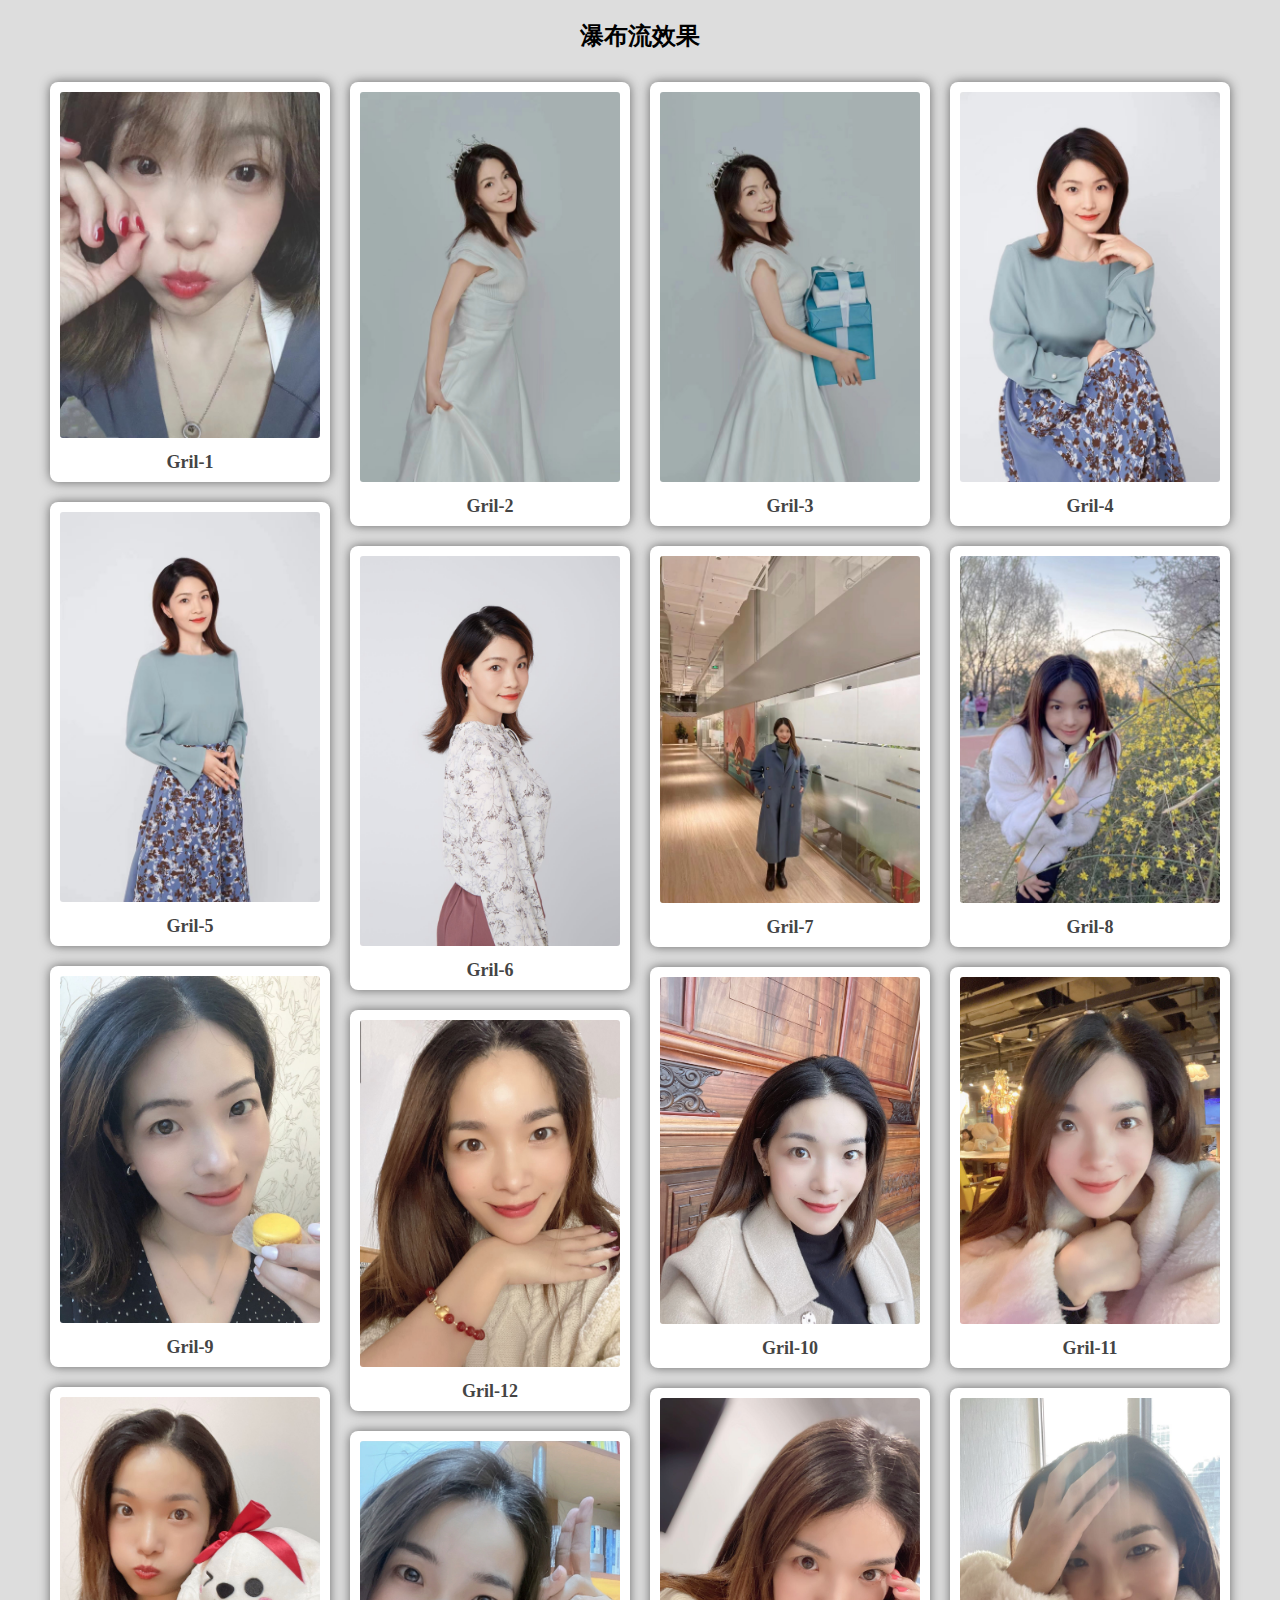
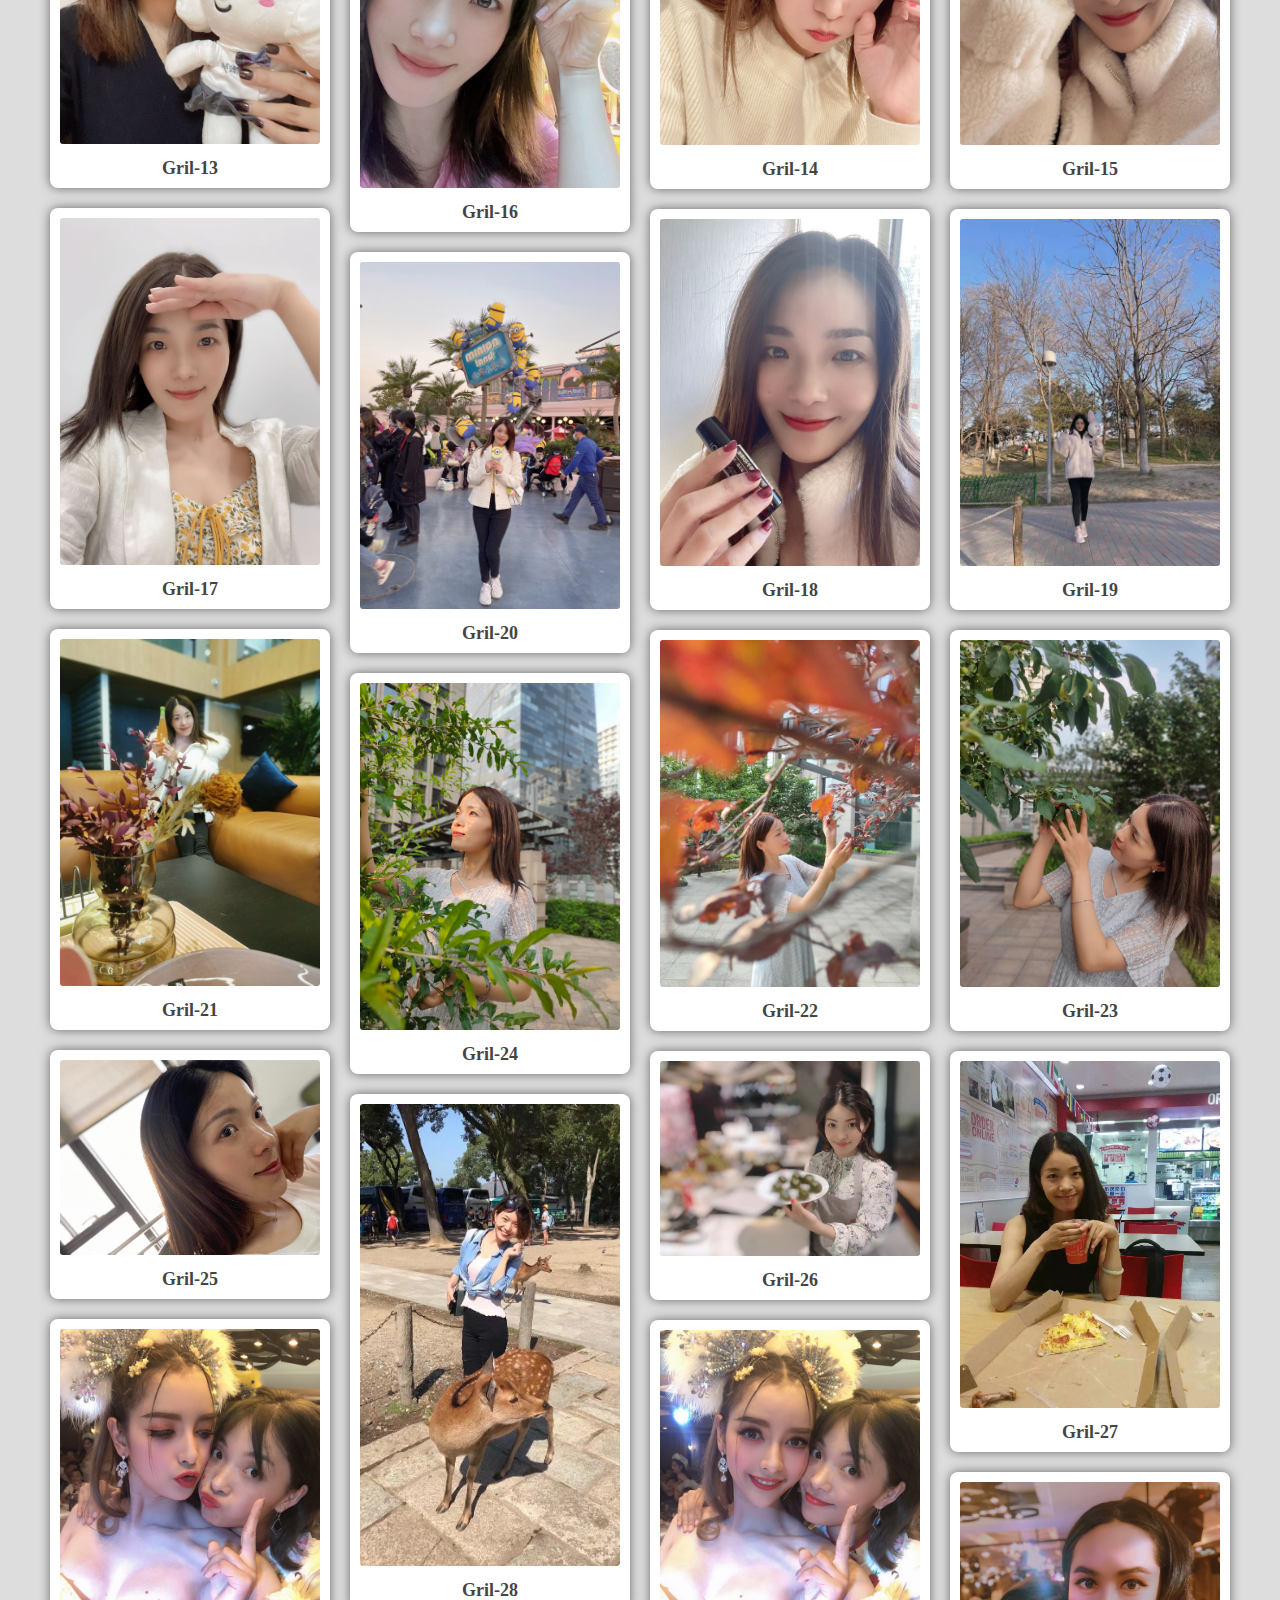
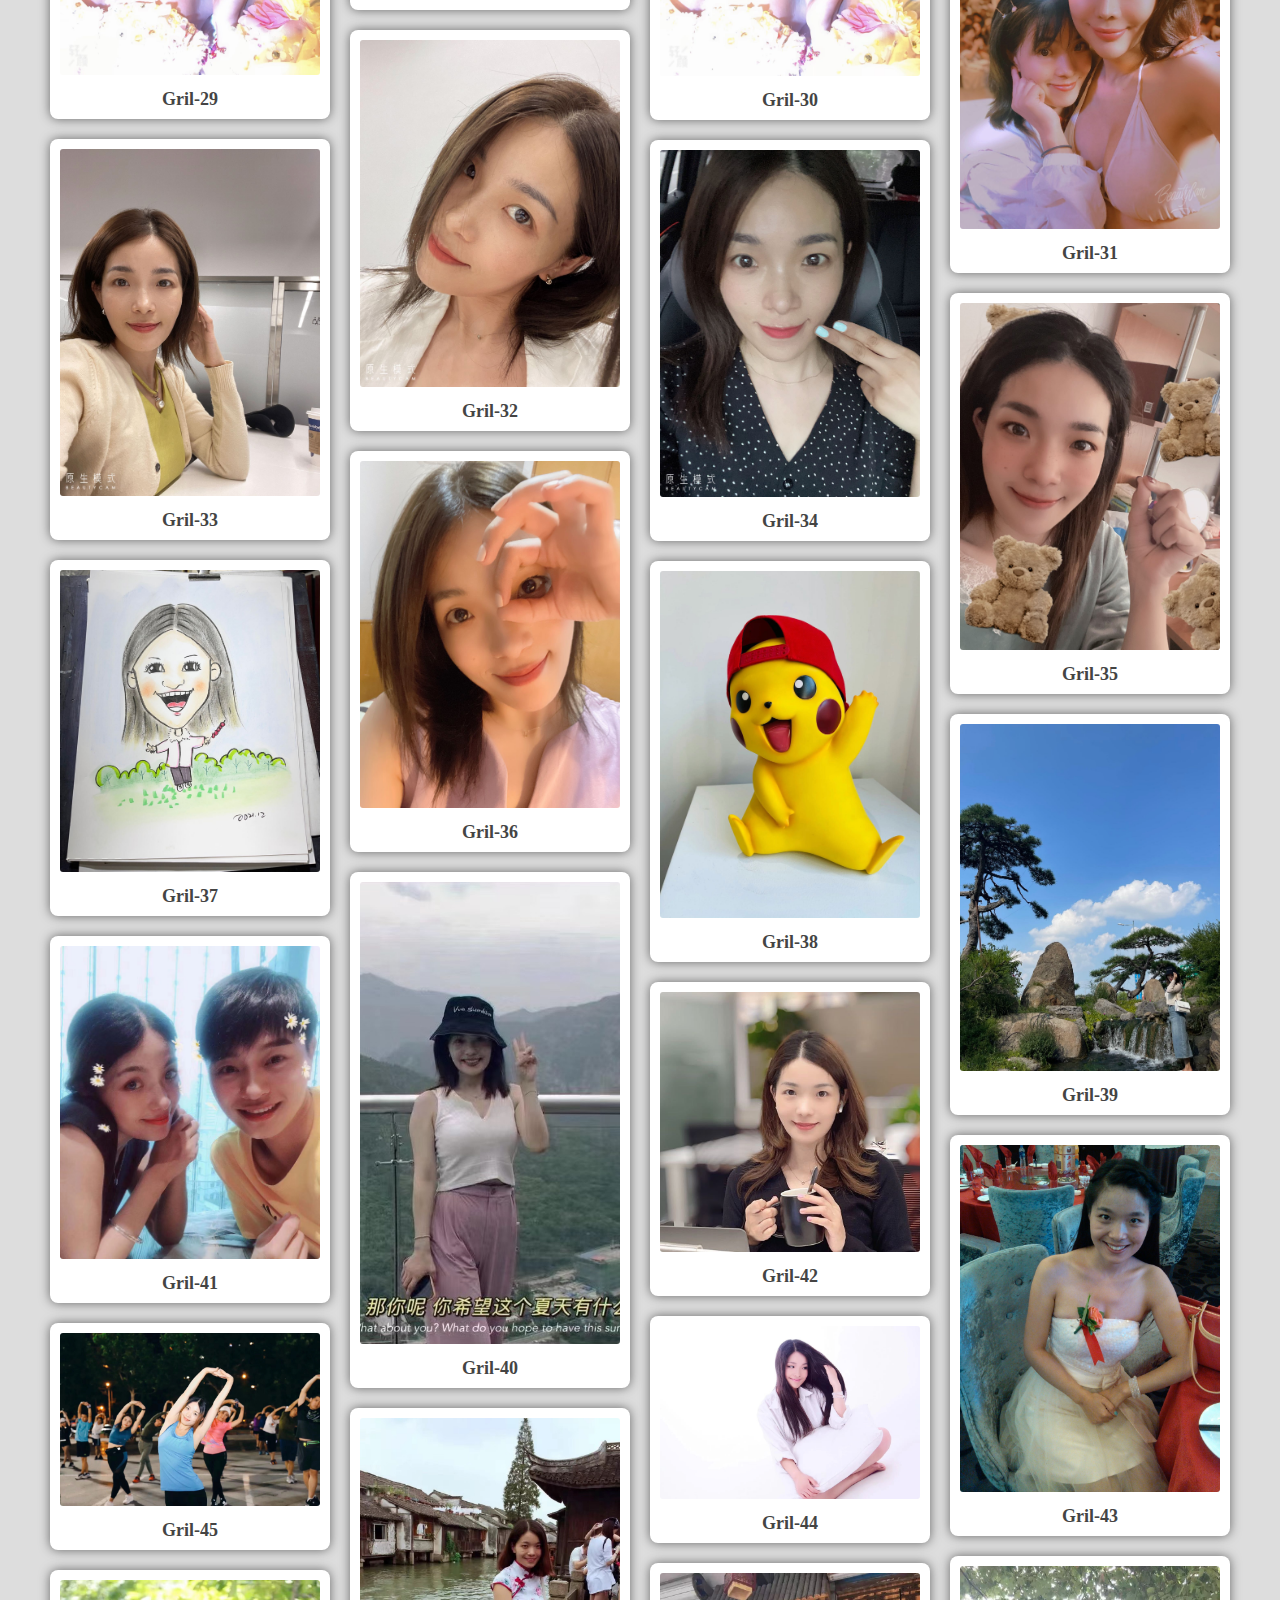
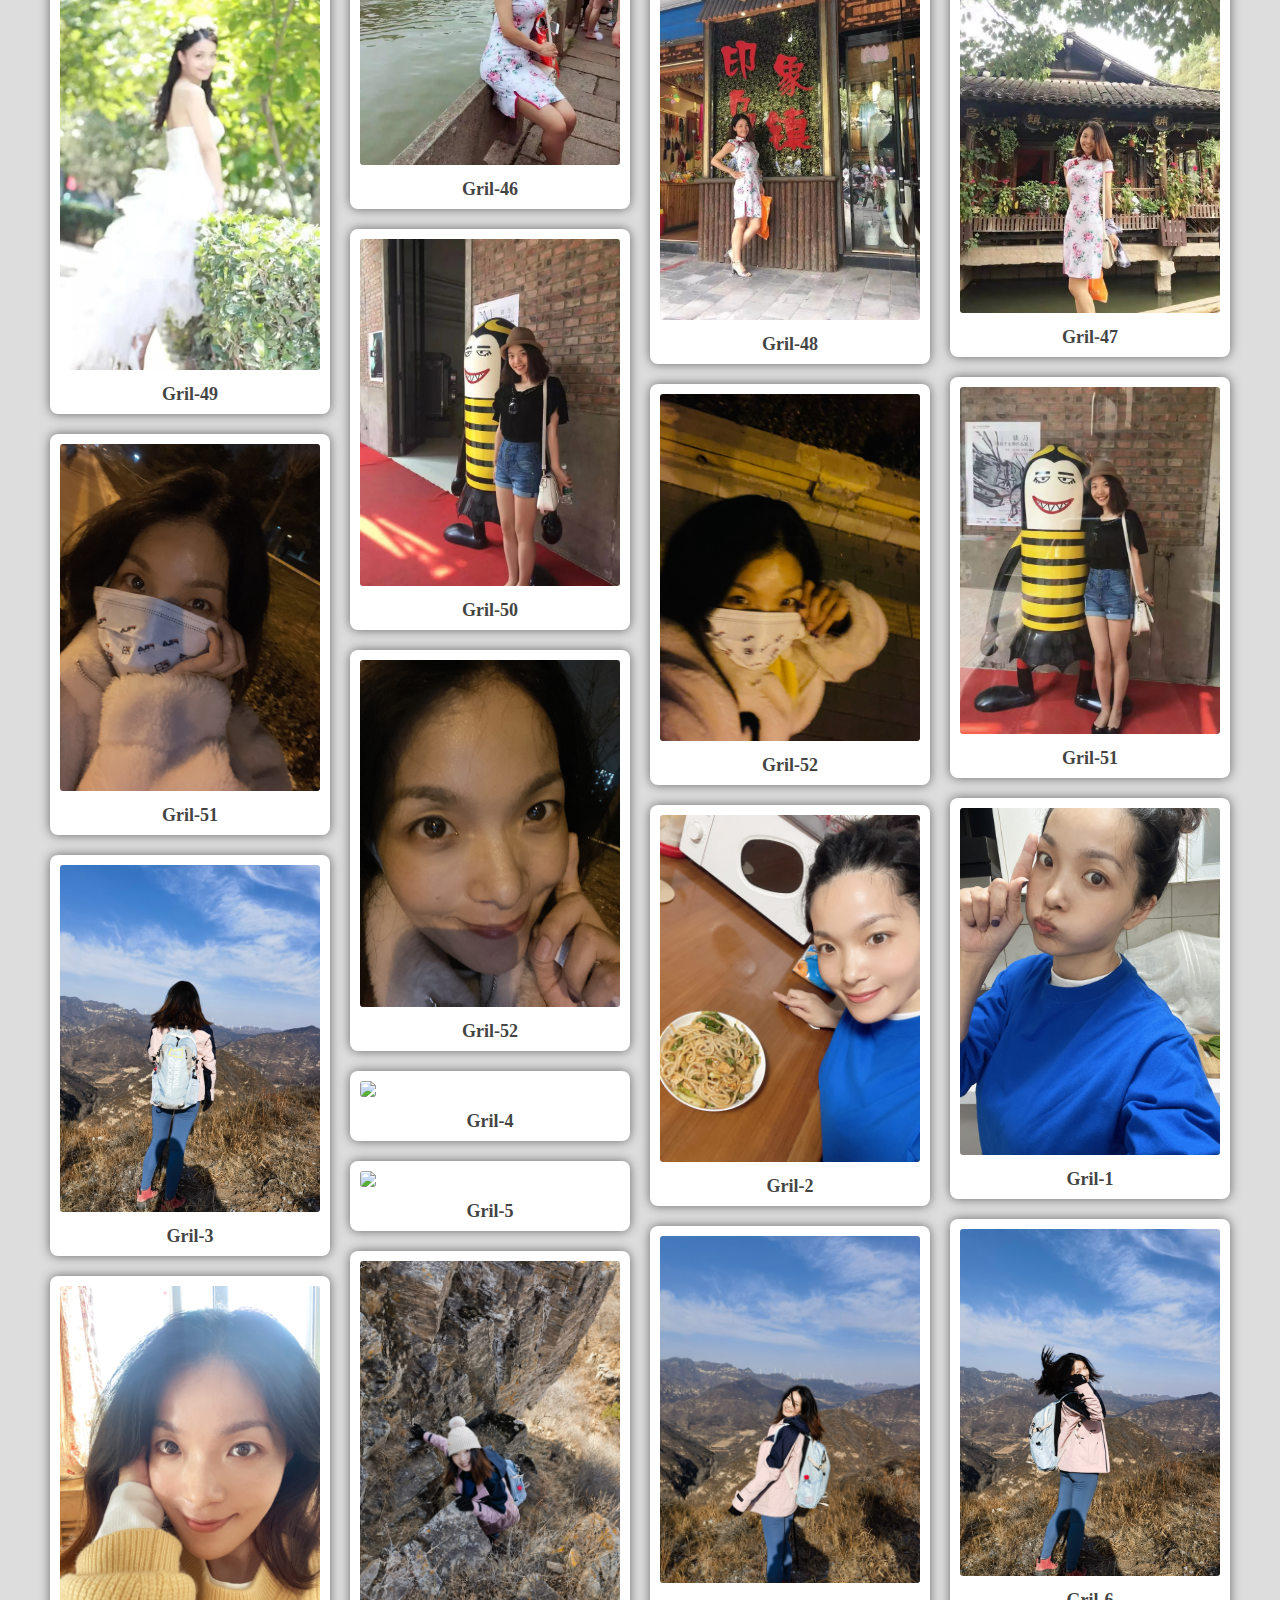
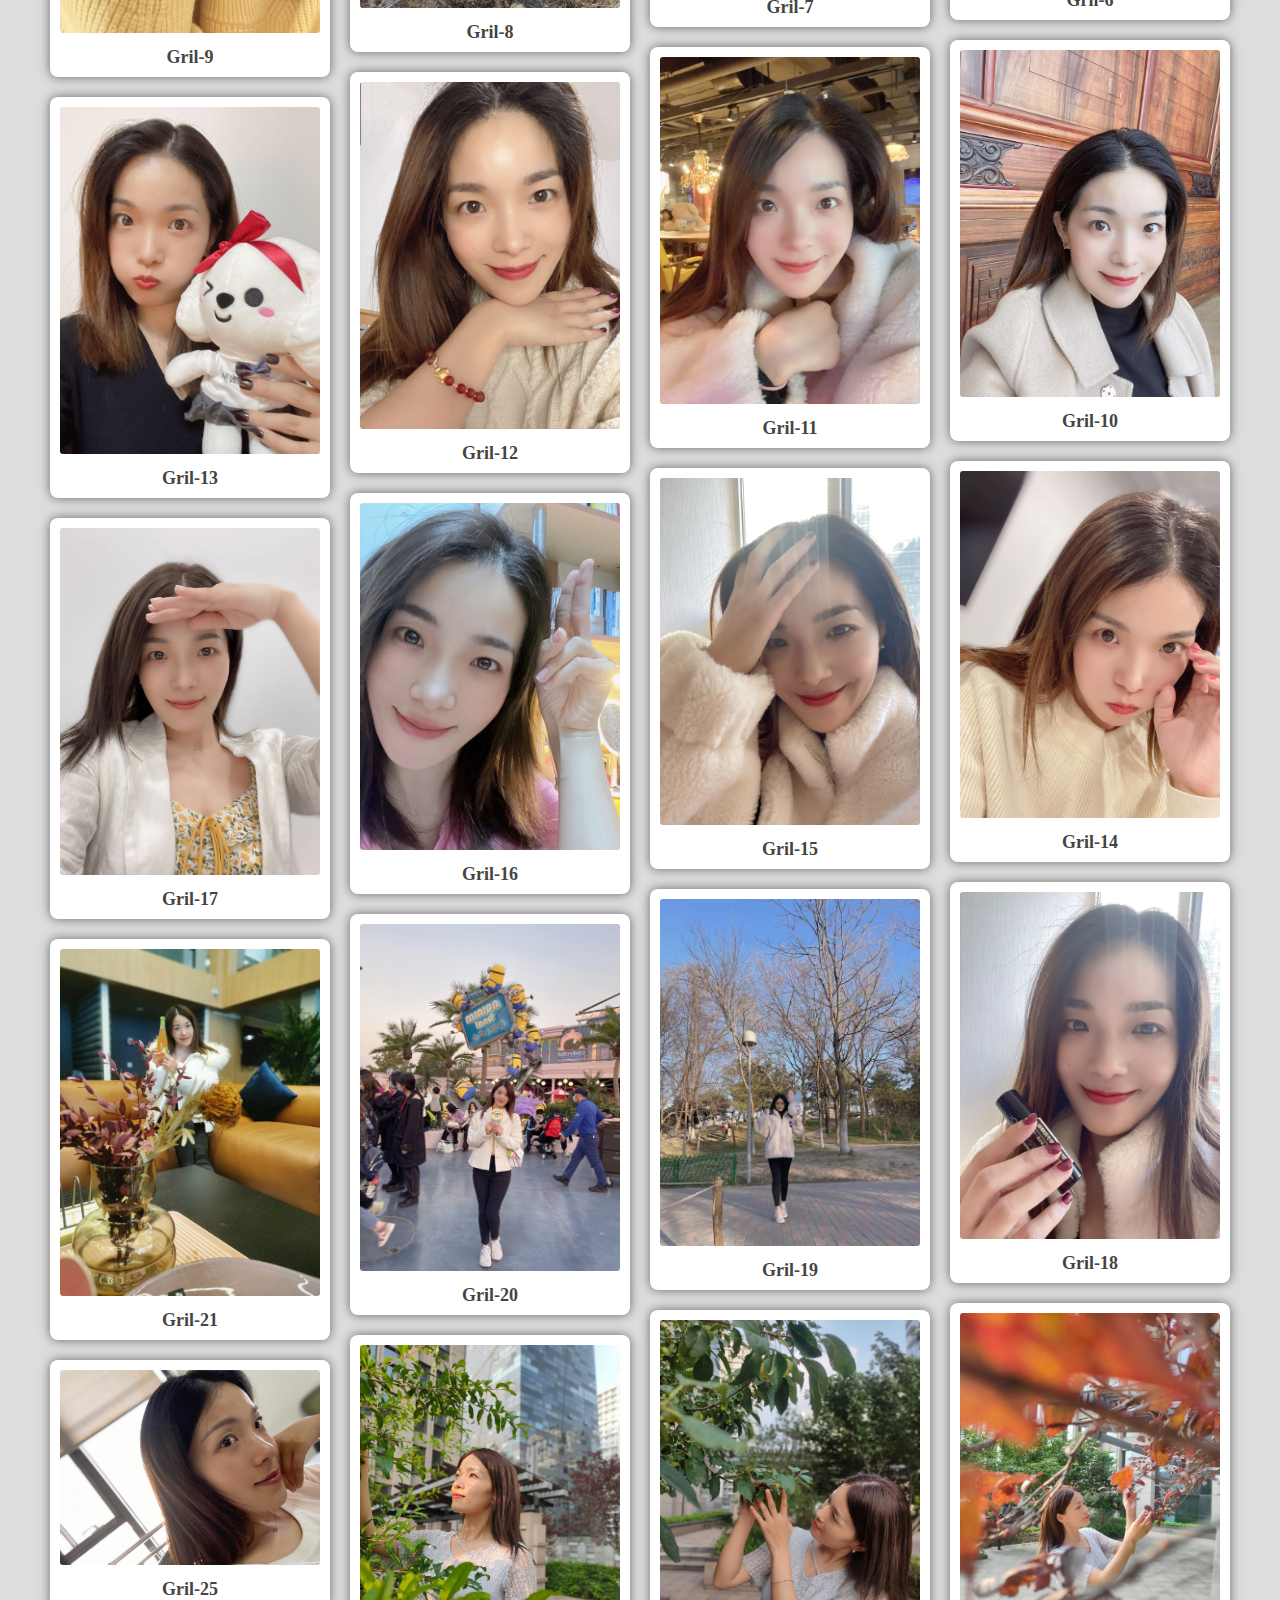
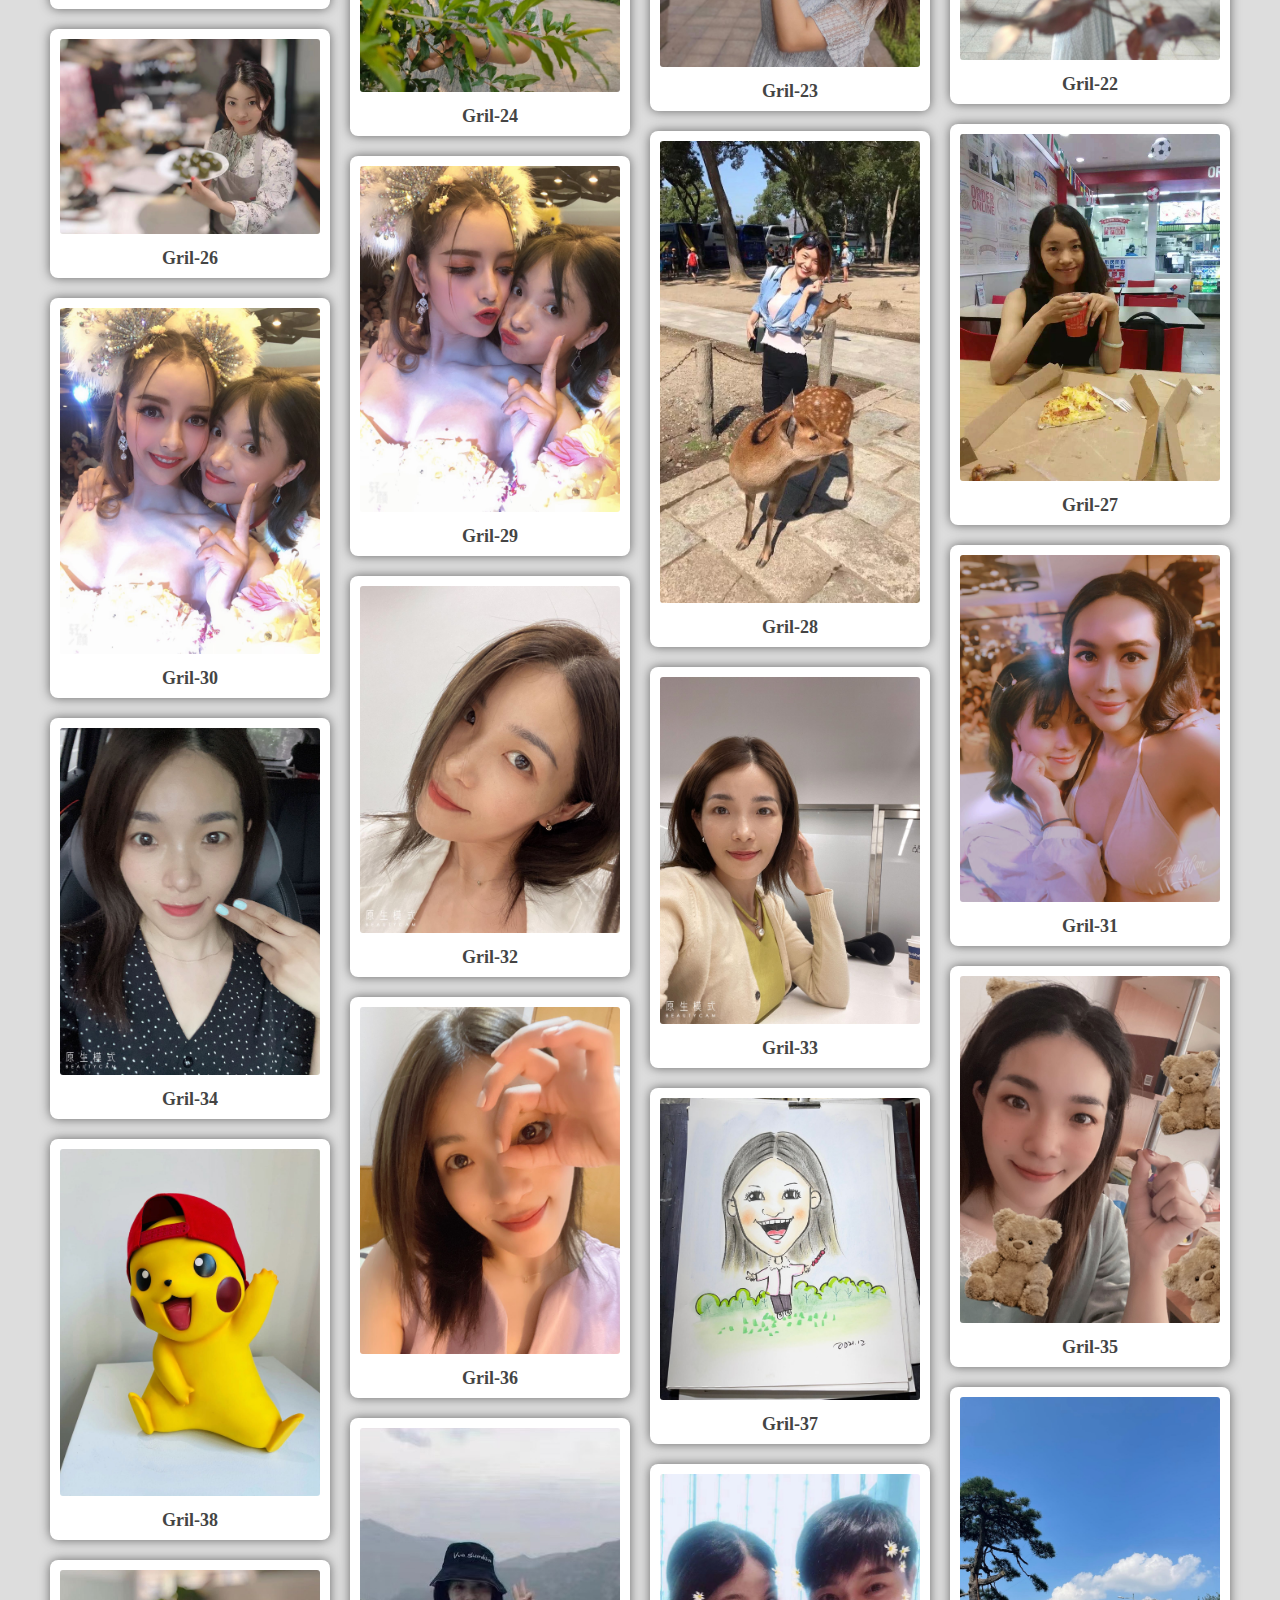
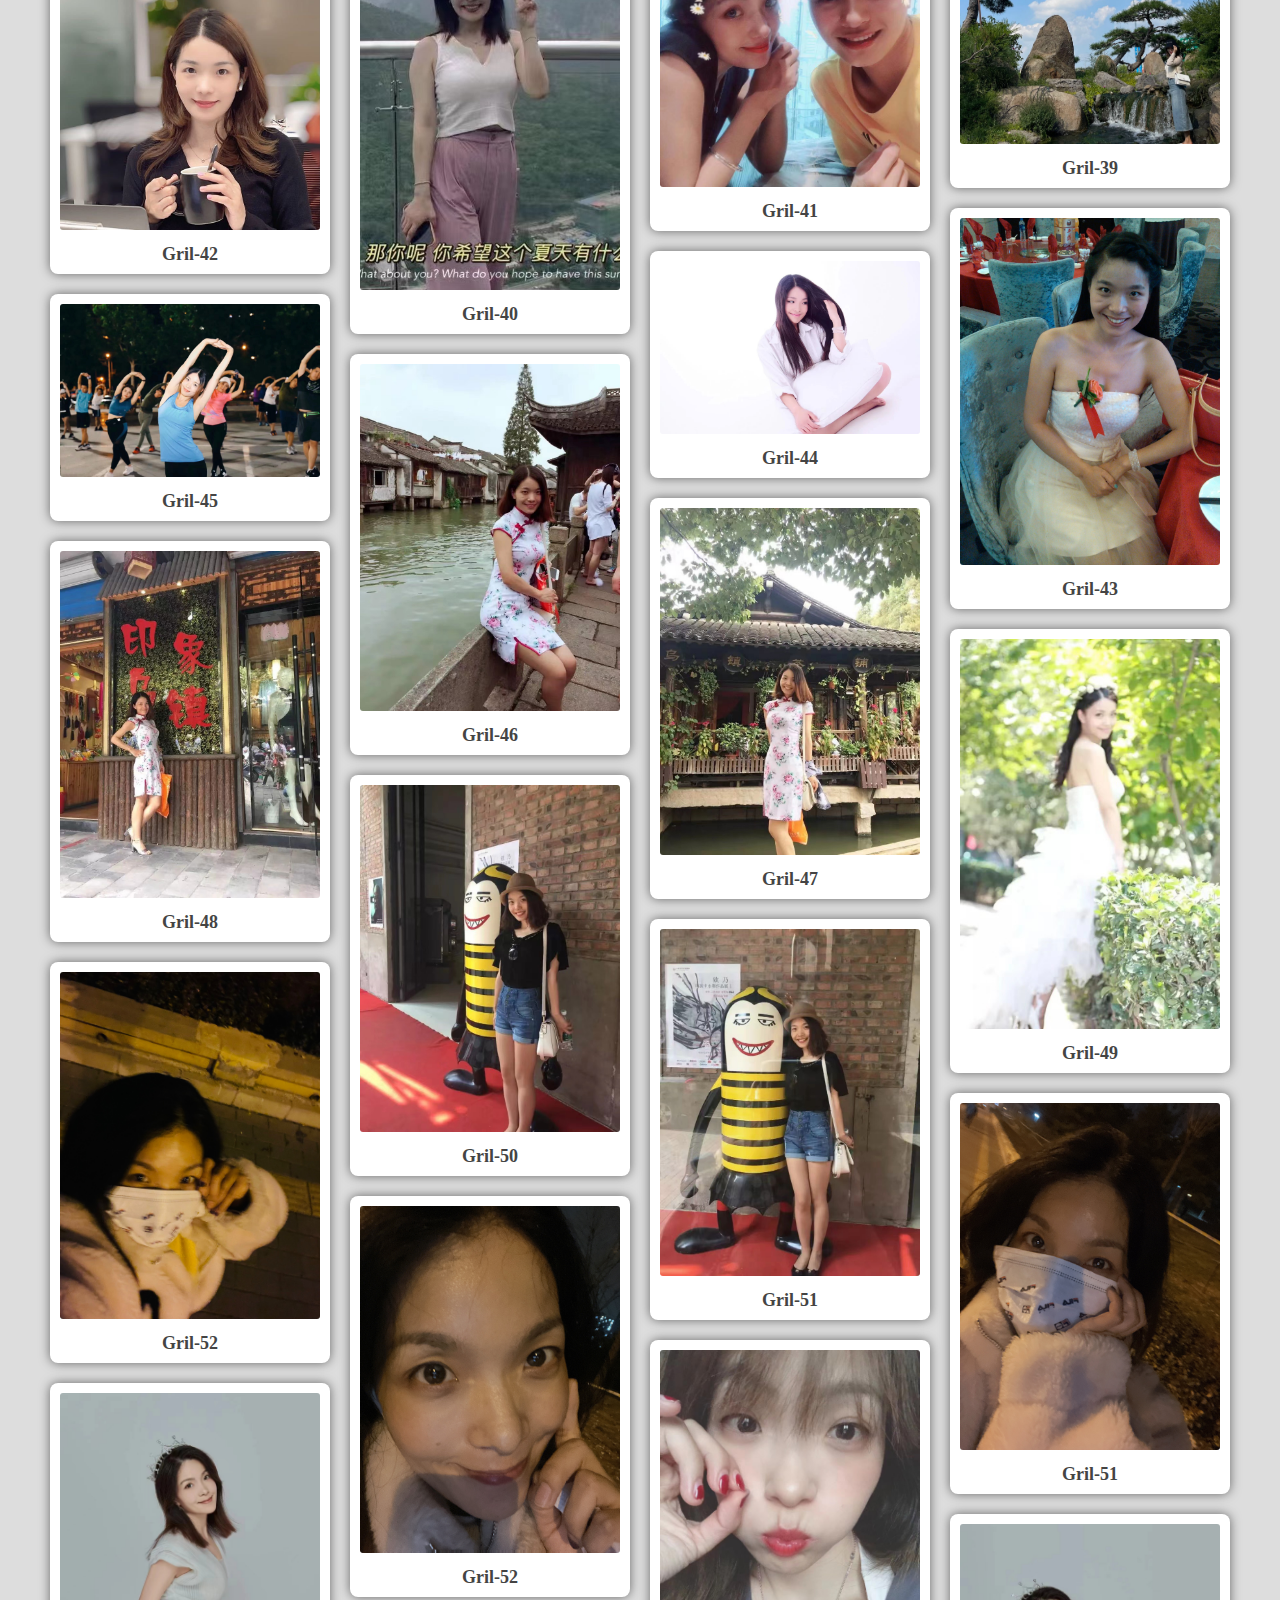
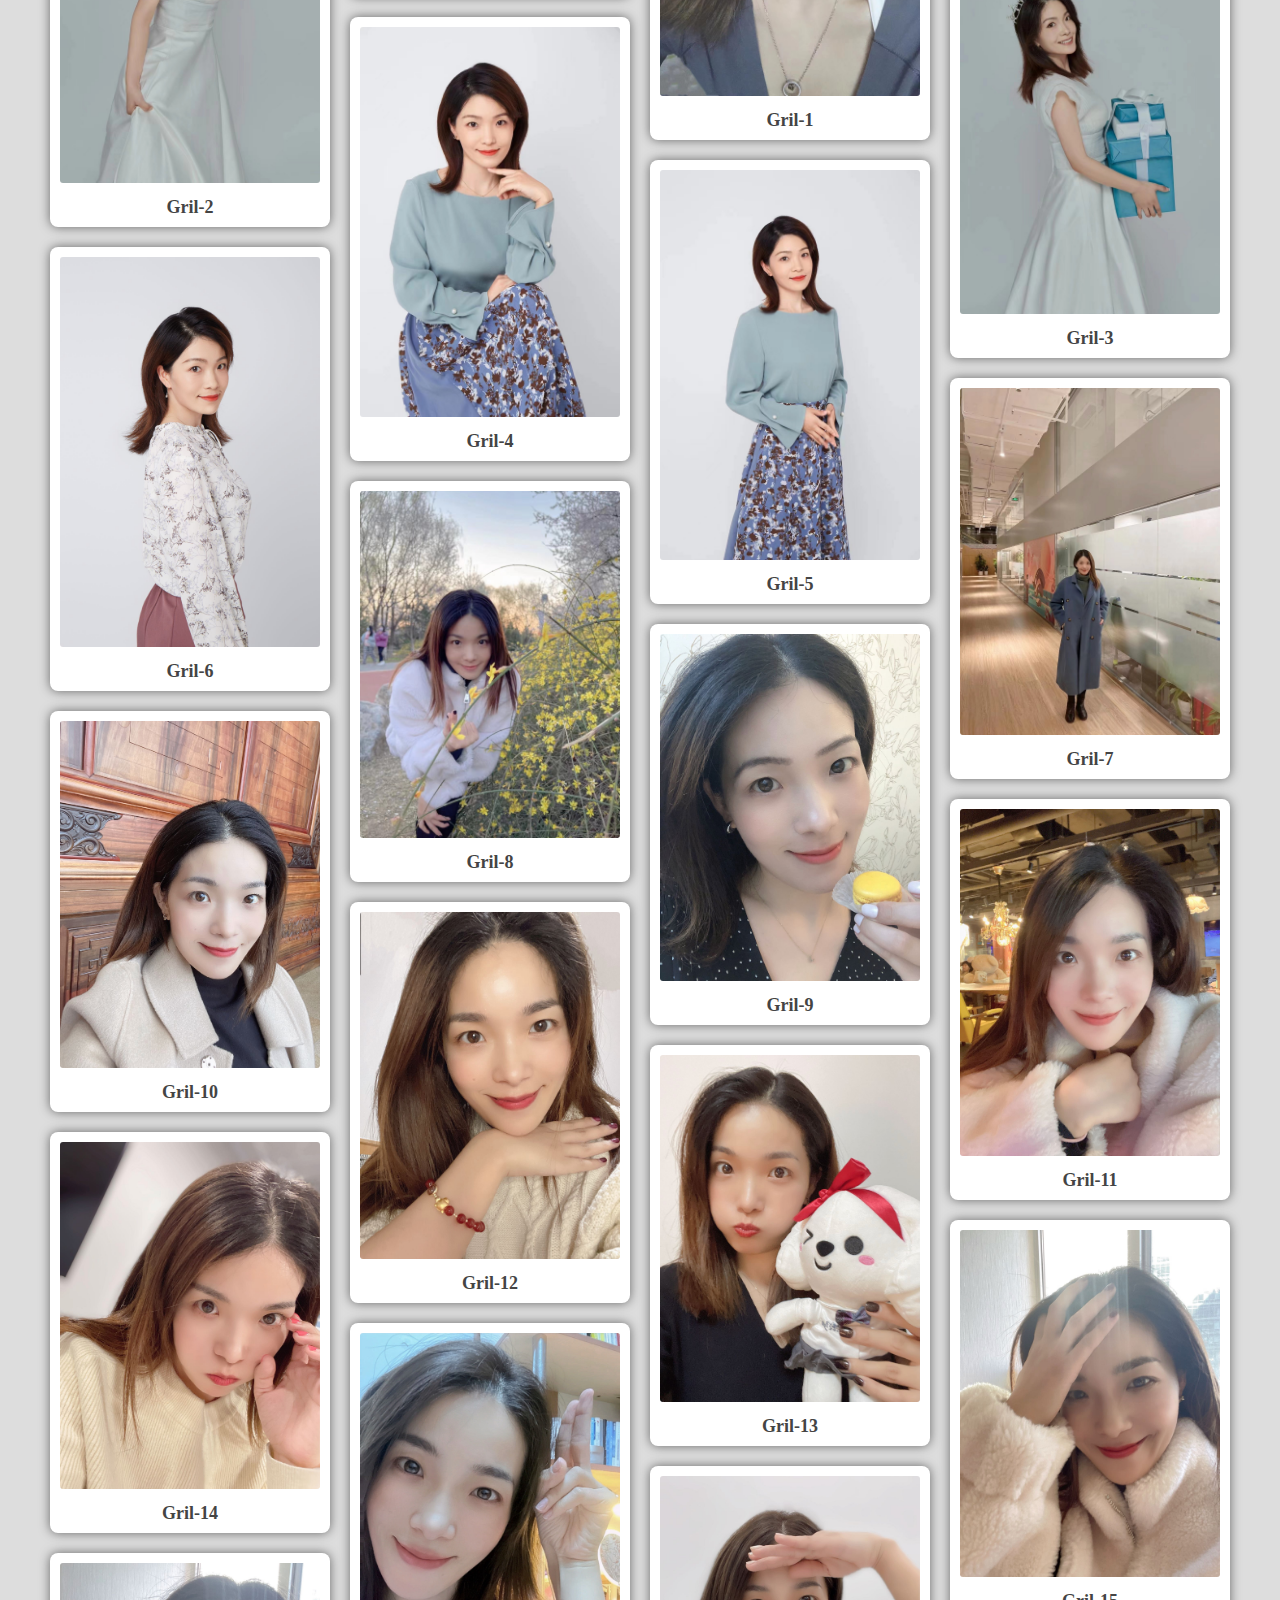
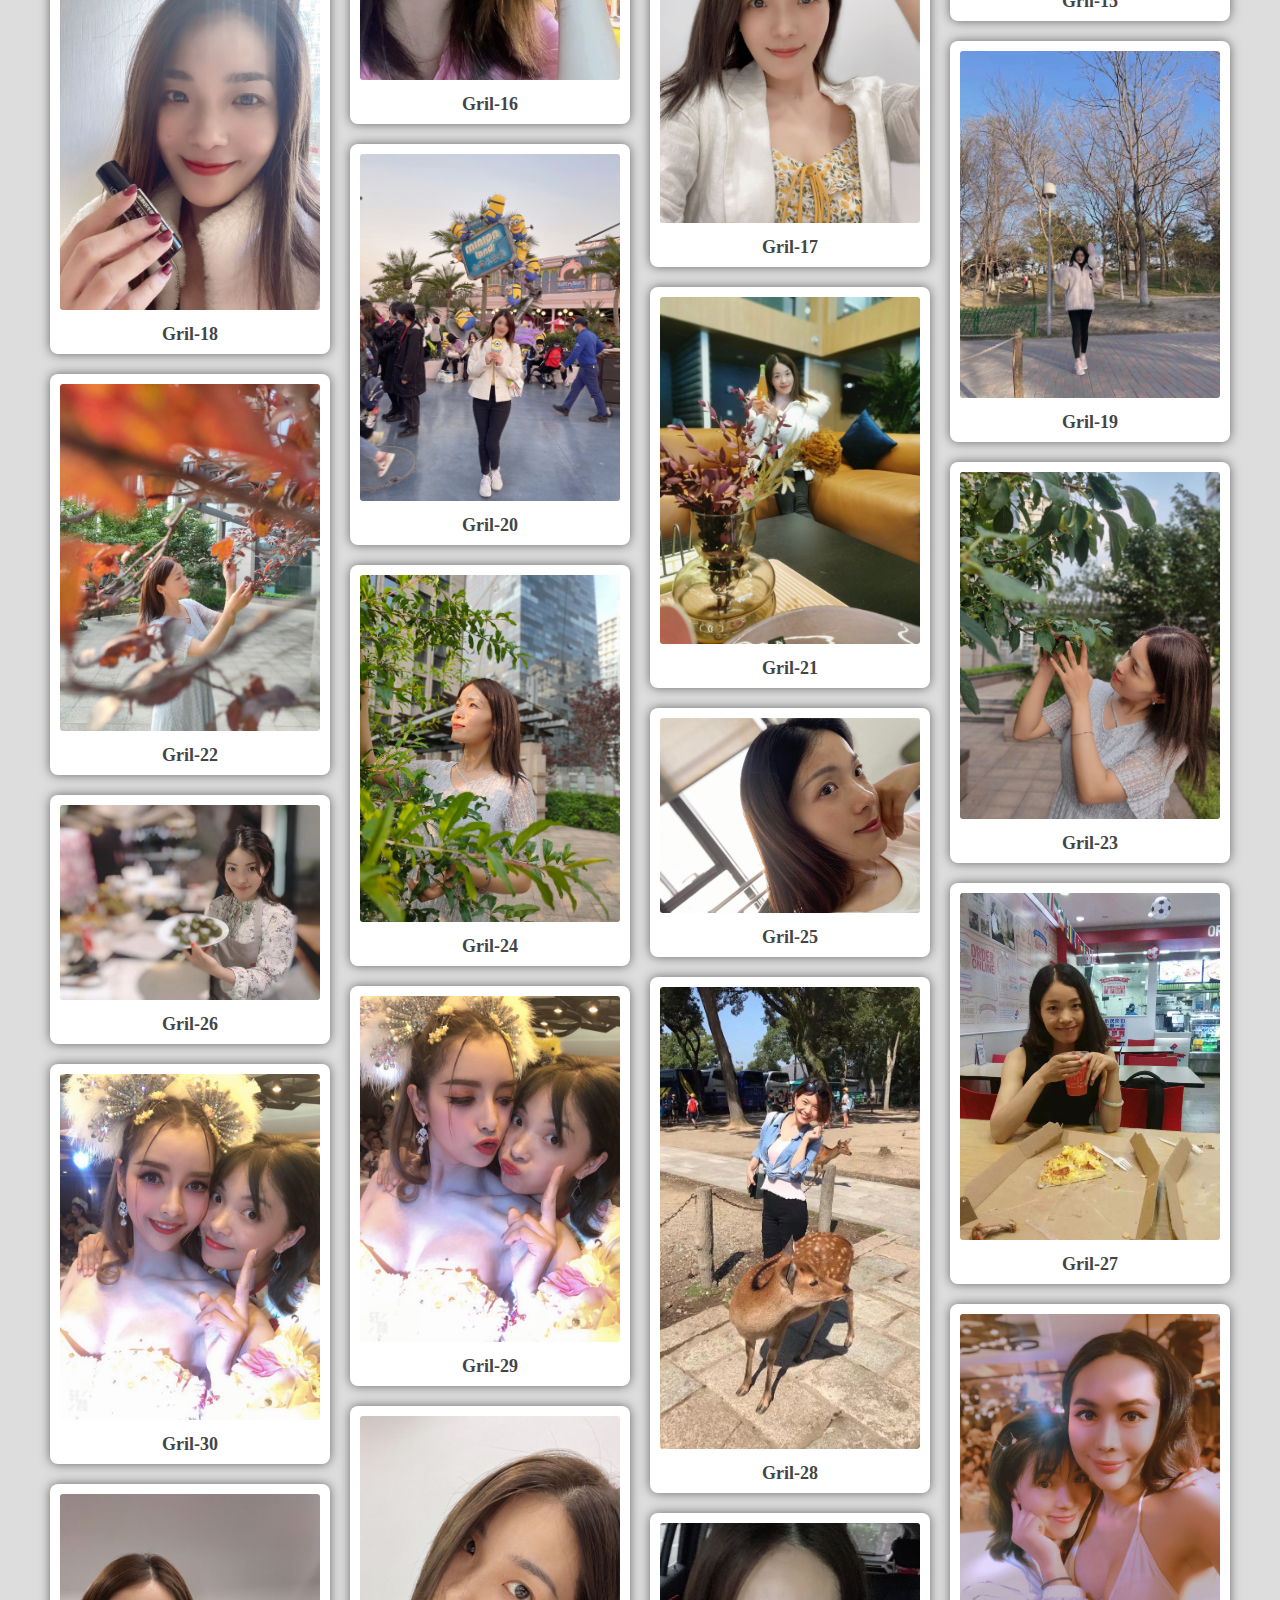
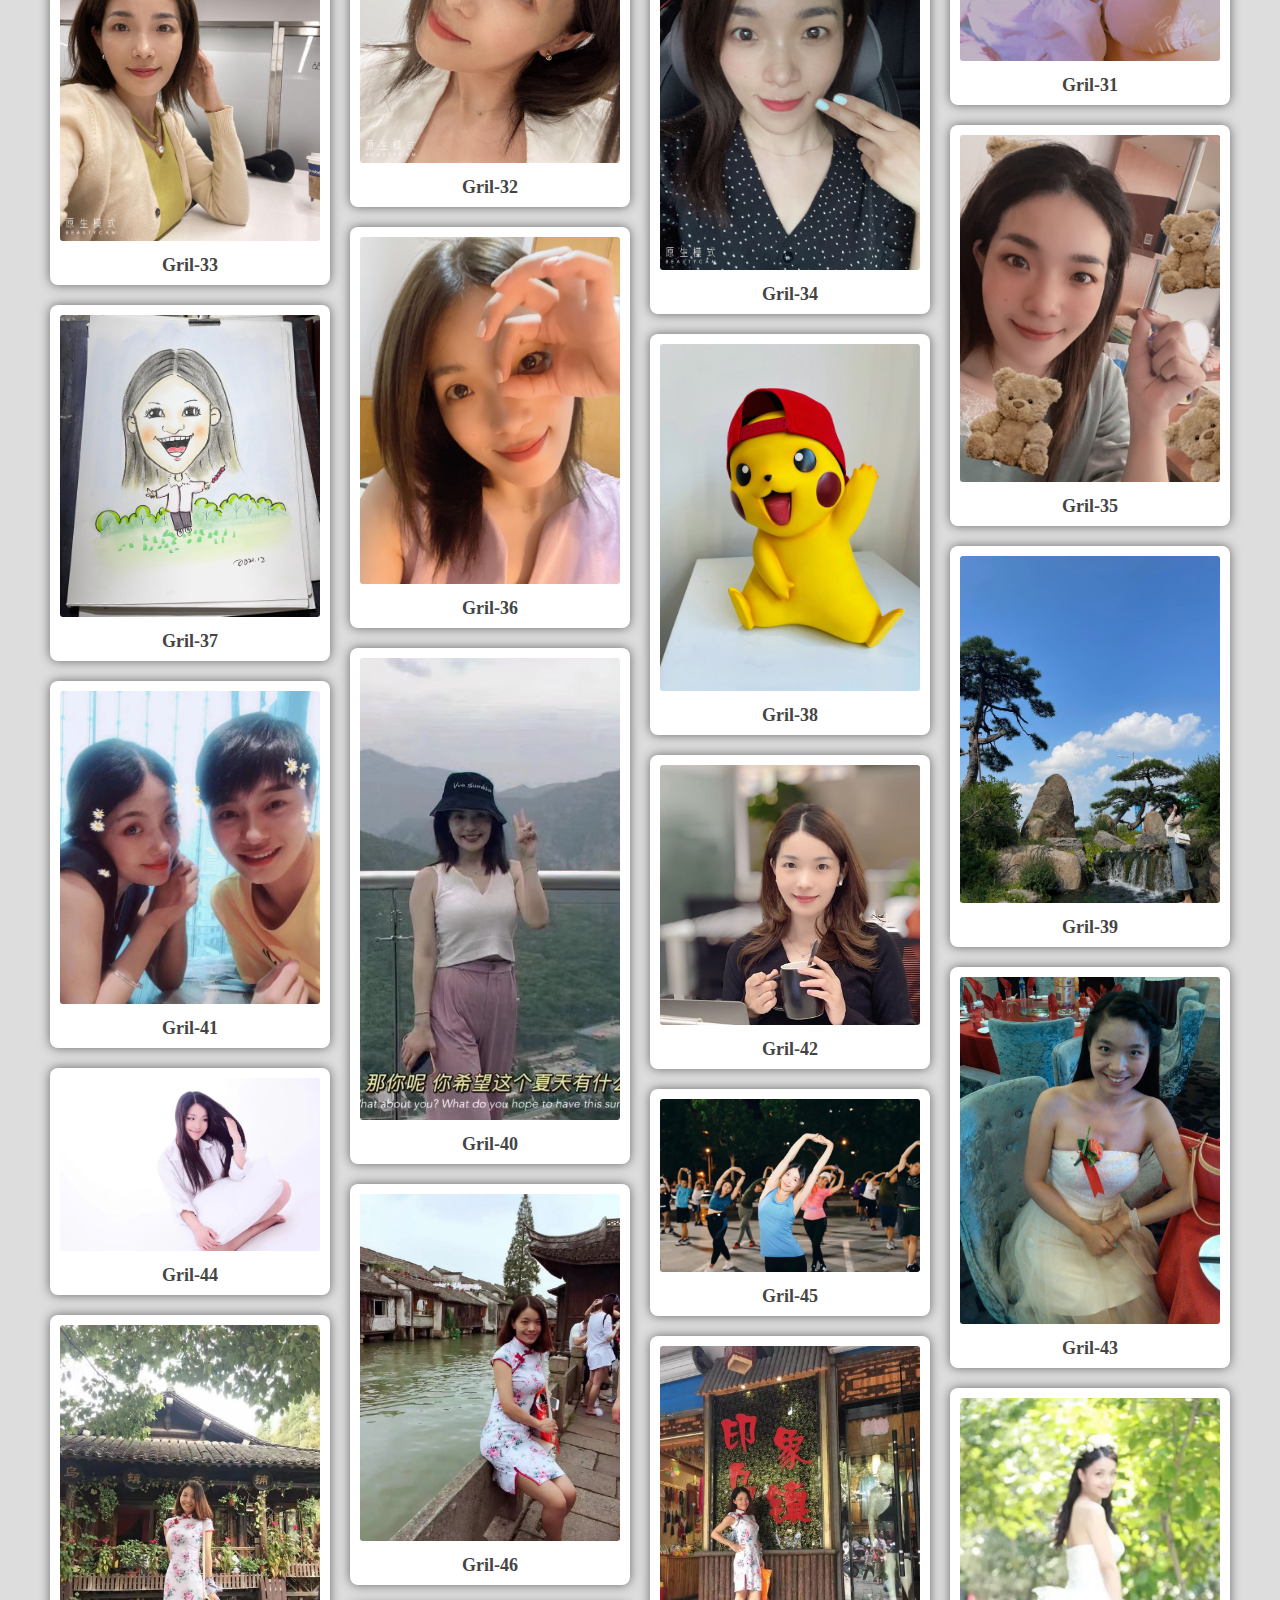
==== index.html @ dc388da3 "Commit" ====
﻿<!DOCTYPE html>
<html xmlns="http://www.w3.org/1999/xhtml">
	<head>
		<meta http-equiv="Content-Type" content="text/html; charset=utf-8" />
		<title>jQuery懒加载图片的瀑布流插件</title>
		<style type="text/css">
			/* 标签重定义 */
            body{padding:0;margin:0;background:#ddd url(images/bg.jpeg) repeat;}
            img{border:none;}
            a{text-decoration:none;color:#444;}
            a:hover{color:#999;}
            #title{width:600px;margin:20px auto;text-align:center;}
            /* 定义关键帧 */
            @-webkit-keyframes shade{
                from{opacity:1;}
                15%{opacity:0.4;}
                to{opacity:1;}
            }
            @-moz-keyframes shade{
                from{opacity:1;}
                15%{opacity:0.4;}
                to{opacity:1;}
            }
            @-ms-keyframes shade{
                from{opacity:1;}
                15%{opacity:0.4;}
                to{opacity:1;}
            }
            @-o-keyframes shade{
                from{opacity:1;}
                15%{opacity:0.4;}
                to{opacity:1;}
            }
            @keyframes shade{
                from{opacity:1;}
                15%{opacity:0.4;}
                to{opacity:1;}
            }
            /* wrap */
            #wrap{width:auto;height:auto;margin:0 auto;position:relative;}
            #wrap .box{width:280px;height:auto;padding:10px;border:none;float:left;}
            #wrap .box .info{width:280px;height:auto;border-radius:8px;box-shadow:0 0 11px #666;background:#fff;}
            #wrap .box .info .pic{width:260px;height:auto;margin:0 auto;padding-top:10px;}
            #wrap .box .info .pic:hover{
                -webkit-animation:shade 3s ease-in-out 1;
                -moz-animation:shade 3s ease-in-out 1;
                -ms-animation:shade 3s ease-in-out 1;
                -o-animation:shade 3s ease-in-out 1;
                animation:shade 3s ease-in-out 1;
            }
            #wrap .box .info .pic img{width:260px;border-radius:3px;}
            #wrap .box .info .title{width:260px;height:40px;margin:0 auto;line-height:40px;text-align:center;color:#666;font-size:18px;font-weight:bold;overflow:hidden;}
		</style>
		<script type="text/javascript" src="js/jquery.js"></script>
		<script type="text/javascript">
			window.onload = function() {
                //运行瀑布流主函数
                PBL('wrap', 'box');
                //模拟数据(本人比较强迫症，为了好看初始给了52张图，10张其实都可以)
                var data = [
                {'src': '1.jpeg', 'title': 'Gril-1'},
                {'src': '2.jpeg', 'title': 'Gril-2'},
                {'src': '3.jpeg', 'title': 'Gril-3'}, 
                {'src': '4.jpeg', 'title': 'Gril-4'},
                {'src': '5.jpeg', 'title': 'Gril-5'},
                {'src': '6.jpeg', 'title': 'Gril-6'}, 
                {'src': '7.jpeg', 'title': 'Gril-7'},
                {'src': '8.jpeg', 'title': 'Gril-8'},
                {'src': '9.jpeg', 'title': 'Gril-9'},
                {'src': '10.jpeg', 'title': 'Gril-10'},
                {'src': '11.jpeg', 'title': 'Gril-11'},
                {'src': '12.jpeg', 'title': 'Gril-12'},
                {'src': '13.jpeg', 'title': 'Gril-13'},
                {'src': '14.jpeg', 'title': 'Gril-14'},
                {'src': '15.jpeg', 'title': 'Gril-15'},
                {'src': '16.jpeg', 'title': 'Gril-16'},
                {'src': '17.jpeg', 'title': 'Gril-17'},
                {'src': '18.jpeg', 'title': 'Gril-18'},
                {'src': '19.jpeg', 'title': 'Gril-19'},
                {'src': '20.jpeg', 'title': 'Gril-20'},
                {'src': '21.jpeg', 'title': 'Gril-21'},
                {'src': '22.jpeg', 'title': 'Gril-22'},
                {'src': '23.jpeg', 'title': 'Gril-23'},
                {'src': '24.jpeg', 'title': 'Gril-24'},
                {'src': '25.jpeg', 'title': 'Gril-25'},
                {'src': '26.jpeg', 'title': 'Gril-26'},
                {'src': '27.jpeg', 'title': 'Gril-27'},
                {'src': '28.jpeg', 'title': 'Gril-28'},
                {'src': '29.jpeg', 'title': 'Gril-29'},
                {'src': '30.jpeg', 'title': 'Gril-30'},
                {'src': '31.jpeg', 'title': 'Gril-31'},
                {'src': '32.jpeg', 'title': 'Gril-32'},
                {'src': '33.jpeg', 'title': 'Gril-33'},
                {'src': '34.jpeg', 'title': 'Gril-34'},
                {'src': '35.jpeg', 'title': 'Gril-35'},
                {'src': '36.jpeg', 'title': 'Gril-36'},
                {'src': '37.jpeg', 'title': 'Gril-37'},
                {'src': '38.jpeg', 'title': 'Gril-38'},
                {'src': '39.jpeg', 'title': 'Gril-39'},
                {'src': '40.jpeg', 'title': 'Gril-40'},
                {'src': '41.jpeg', 'title': 'Gril-41'},
                {'src': '42.jpeg', 'title': 'Gril-42'},
                {'src': '43.jpeg', 'title': 'Gril-43'},
                {'src': '44.jpeg', 'title': 'Gril-44'},
                {'src': '45.jpeg', 'title': 'Gril-45'},
                {'src': '46.jpeg', 'title': 'Gril-46'},
                {'src': '47.jpeg', 'title': 'Gril-47'},
                {'src': '48.jpeg', 'title': 'Gril-48'},
                {'src': '49.jpeg', 'title': 'Gril-49'},
                {'src': '50.jpeg', 'title': 'Gril-50'},
                {'src': '51.jpeg', 'title': 'Gril-51'},
                {'src': '52.jpeg', 'title': 'Gril-52'}
                ];


                //设置滚动加载
                window.onscroll = function() {
                    //校验数据请求
                    if (getCheck()) {
                        var wrap = document.getElementById('wrap');
                        for (i in data) {
                            //创建box
                            var box = document.createElement('div');
                            box.className = 'box';
                            wrap.appendChild(box);
                            //创建info
                            var info = document.createElement('div');
                            info.className = 'info';
                            box.appendChild(info);
                            //创建pic
                            var pic = document.createElement('div');
                            pic.className = 'pic';
                            info.appendChild(pic);
                            //创建img
                            var img = document.createElement('img');
                            img.src = 'images/' + data[i].src;
                            img.style.height = 'auto';
                            pic.appendChild(img);
                            //创建title
                            var title = document.createElement('div');
                            title.className = 'title';
                            info.appendChild(title);
                            //创建a标记
                            var a = document.createElement('a');
                            a.innerHTML = data[i].title;
                            title.appendChild(a);
                        }
                        PBL('wrap', 'box');
                    }
                }
            }
            /**
             * 瀑布流主函数
             * @param  wrap	[Str] 外层元素的ID
             * @param  box 	[Str] 每一个box的类名
             */
            function PBL(wrap, box) {
                //	1.获得外层以及每一个box
                var wrap = document.getElementById(wrap);
                var boxs = getClass(wrap, box);
                //	2.获得屏幕可显示的列数
                var boxW = boxs[0].offsetWidth;
                var colsNum = Math.floor(document.documentElement.clientWidth / boxW);
                wrap.style.width = boxW * colsNum + 'px';//为外层赋值宽度
                //	3.循环出所有的box并按照瀑布流排列
                var everyH = [];//定义一个数组存储每一列的高度
                for (var i = 0; i < boxs.length; i++) {
                    if (i < colsNum) {
                        everyH[i] = boxs[i].offsetHeight;
                    } else {
                        var minH = Math.min.apply(null, everyH);//获得最小的列的高度
                        var minIndex = getIndex(minH, everyH); //获得最小列的索引
                        getStyle(boxs[i], minH, boxs[minIndex].offsetLeft, i);
                        everyH[minIndex] += boxs[i].offsetHeight;//更新最小列的高度
                    }
                }
            }
            /**
             * 获取类元素
             * @param  warp		[Obj] 外层
             * @param  className	[Str] 类名
             */
            function getClass(wrap, className) {
                var obj = wrap.getElementsByTagName('*');
                var arr = [];
                for (var i = 0; i < obj.length; i++) {
                    if (obj[i].className == className) {
                        arr.push(obj[i]);
                    }
                }
                return arr;
            }
            /**
             * 获取最小列的索引
             * @param  minH	 [Num] 最小高度
             * @param  everyH [Arr] 所有列高度的数组
             */
            function getIndex(minH, everyH) {
                for (index in everyH) {
                    if (everyH[index] == minH)
                        return index;
                }
            }
            /**
             * 数据请求检验
             */
            function getCheck() {
                var documentH = document.documentElement.clientHeight;
                var scrollH = document.documentElement.scrollTop || document.body.scrollTop;
                return documentH + scrollH >= getLastH() ? true : false;
            }
            /**
             * 获得最后一个box所在列的高度
             */
            function getLastH() {
                var wrap = document.getElementById('wrap');
                var boxs = getClass(wrap, 'box');
                return boxs[boxs.length - 1].offsetTop + boxs[boxs.length - 1].offsetHeight;
            }
            /**
             * 设置加载样式
             * @param  box 	[obj] 设置的Box
             * @param  top 	[Num] box的top值
             * @param  left 	[Num] box的left值
             * @param  index [Num] box的第几个
             */
            var getStartNum = 0;//设置请求加载的条数的位置
            function getStyle(box, top, left, index) {
                if (getStartNum >= index)
                    return;
                $(box).css({
                    'position': 'absolute',
                    'top': top,
                    "left": left,
                    "opacity": "0"
                });
                $(box).stop().animate({
                    "opacity": "1"
                }, 999);
                getStartNum = index;//更新请求数据的条数位置
            }
		</script>
	</head>
	<body>
		<section id="title">
			<h2>瀑布流效果</h2>
		</section>
		<div id="wrap">
			<div class="box">
				<div class="info">
					<div class="pic"><img src="images/盘子钱-00101.jpeg"></div>
					<div class="title"><a href="#">Gril-1</a></div>
				</div>
			</div>
			<div class="box">
				<div class="info">
					<div class="pic"><img src="images/盘子钱-00102.jpeg"></div>
					<div class="title"><a href="#">Gril-2</a></div>
				</div>
			</div>
			<div class="box">
				<div class="info">
					<div class="pic"><img src="images/盘子钱-00103.jpeg"></div>
					<div class="title"><a href="#">Gril-3</a></div>
				</div>
			</div>
			<div class="box">
				<div class="info">
					<div class="pic"><img src="images/盘子钱-00104.jpeg"></div>
					<div class="title"><a href="#">Gril-4</a></div>
				</div>
			</div>
			<div class="box">
				<div class="info">
					<div class="pic"><img src="images/盘子钱-00105.jpeg"></div>
					<div class="title"><a href="#">Gril-5</a></div>
				</div>
			</div>
			<div class="box">
				<div class="info">
					<div class="pic"><img src="images/盘子钱-00106.jpeg"></div>
					<div class="title"><a href="#">Gril-6</a></div>
				</div>
			</div>
			<div class="box">
				<div class="info">
					<div class="pic"><img src="images/盘子钱-00107.jpeg"></div>
					<div class="title"><a href="#">Gril-7</a></div>
				</div>
			</div>
			<div class="box">
				<div class="info">
					<div class="pic"><img src="images/盘子钱-00108.jpeg"></div>
					<div class="title"><a href="#">Gril-8</a></div>
				</div>
			</div>
			<div class="box">
				<div class="info">
					<div class="pic"><img src="images/盘子钱-00109.jpeg"></div>
					<div class="title"><a href="#">Gril-9</a></div>
				</div>
			</div>
			<div class="box">
				<div class="info">
					<div class="pic"><img src="images/盘子钱-00201.jpeg"></div>
					<div class="title"><a href="#">Gril-10</a></div>
				</div>
			</div>
			<div class="box">
				<div class="info">
					<div class="pic"><img src="images/盘子钱-00202.jpeg"></div>
					<div class="title"><a href="#">Gril-11</a></div>
				</div>
			</div>
			<div class="box">
				<div class="info">
					<div class="pic"><img src="images/盘子钱-00203.jpeg"></div>
					<div class="title"><a href="#">Gril-12</a></div>
				</div>
			</div>
			<div class="box">
				<div class="info">
					<div class="pic"><img src="images/盘子钱-00204.jpeg"></div>
					<div class="title"><a href="#">Gril-13</a></div>
				</div>
			</div>
			<div class="box">
				<div class="info">
					<div class="pic"><img src="images/盘子钱-00205.jpeg"></div>
					<div class="title"><a href="#">Gril-14</a></div>
				</div>
			</div>
			<div class="box">
				<div class="info">
					<div class="pic"><img src="images/盘子钱-00206.jpeg"></div>
					<div class="title"><a href="#">Gril-15</a></div>
				</div>
			</div>
			<div class="box">
				<div class="info">
					<div class="pic"><img src="images/盘子钱-00207.jpeg"></div>
					<div class="title"><a href="#">Gril-16</a></div>
				</div>
			</div>
			<div class="box">
				<div class="info">
					<div class="pic"><img src="images/盘子钱-00208.jpeg"></div>
					<div class="title"><a href="#">Gril-17</a></div>
				</div>
			</div>
			<div class="box">
				<div class="info">
					<div class="pic"><img src="images/盘子钱-00209.jpeg"></div>
					<div class="title"><a href="#">Gril-18</a></div>
				</div>
			</div>
			<div class="box">
				<div class="info">
					<div class="pic"><img src="images/盘子钱-00301.jpeg"></div>
					<div class="title"><a href="#">Gril-19</a></div>
				</div>
			</div>
			<div class="box">
				<div class="info">
					<div class="pic"><img src="images/盘子钱-00302.jpeg"></div>
					<div class="title"><a href="#">Gril-20</a></div>
				</div>
			</div>
			<div class="box">
				<div class="info">
					<div class="pic"><img src="images/盘子钱-00303.jpeg"></div>
					<div class="title"><a href="#">Gril-21</a></div>
				</div>
			</div>
			<div class="box">
				<div class="info">
					<div class="pic"><img src="images/盘子钱-00304.jpeg"></div>
					<div class="title"><a href="#">Gril-22</a></div>
				</div>
			</div>
			<div class="box">
				<div class="info">
					<div class="pic"><img src="images/盘子钱-00305.jpeg"></div>
					<div class="title"><a href="#">Gril-23</a></div>
				</div>
			</div>
			<div class="box">
				<div class="info">
					<div class="pic"><img src="images/盘子钱-00306.jpeg"></div>
					<div class="title"><a href="#">Gril-24</a></div>
				</div>
			</div>
			<div class="box">
				<div class="info">
					<div class="pic"><img src="images/盘子钱-00307.jpeg"></div>
					<div class="title"><a href="#">Gril-25</a></div>
				</div>
			</div>
			<div class="box">
				<div class="info">
					<div class="pic"><img src="images/盘子钱-00308.jpeg"></div>
					<div class="title"><a href="#">Gril-26</a></div>
				</div>
			</div>
			<div class="box">
				<div class="info">
					<div class="pic"><img src="images/盘子钱-00309.jpeg"></div>
					<div class="title"><a href="#">Gril-27</a></div>
				</div>
			</div>
			<div class="box">
				<div class="info">
					<div class="pic"><img src="images/盘子钱-00401.jpeg"></div>
					<div class="title"><a href="#">Gril-28</a></div>
				</div>
			</div>
			<div class="box">
				<div class="info">
					<div class="pic"><img src="images/盘子钱-00402.jpeg"></div>
					<div class="title"><a href="#">Gril-29</a></div>
				</div>
			</div>
			<div class="box">
				<div class="info">
					<div class="pic"><img src="images/盘子钱-00403.jpeg"></div>
					<div class="title"><a href="#">Gril-30</a></div>
				</div>
			</div>
			<div class="box">
				<div class="info">
					<div class="pic"><img src="images/盘子钱-00404.jpeg"></div>
					<div class="title"><a href="#">Gril-31</a></div>
				</div>
			</div>
			<div class="box">
				<div class="info">
					<div class="pic"><img src="images/盘子钱-00405.jpeg"></div>
					<div class="title"><a href="#">Gril-32</a></div>
				</div>
			</div>
			<div class="box">
				<div class="info">
					<div class="pic"><img src="images/盘子钱-00406.jpeg"></div>
					<div class="title"><a href="#">Gril-33</a></div>
				</div>
			</div>
			<div class="box">
				<div class="info">
					<div class="pic"><img src="images/盘子钱-00407.jpeg"></div>
					<div class="title"><a href="#">Gril-34</a></div>
				</div>
			</div>
			<div class="box">
				<div class="info">
					<div class="pic"><img src="images/盘子钱-00408.jpeg"></div>
					<div class="title"><a href="#">Gril-35</a></div>
				</div>
			</div>
			<div class="box">
				<div class="info">
					<div class="pic"><img src="images/盘子钱-00409.jpeg"></div>
					<div class="title"><a href="#">Gril-36</a></div>
				</div>
			</div>
			<div class="box">
				<div class="info">
					<div class="pic"><img src="images/盘子钱-00501.jpeg"></div>
					<div class="title"><a href="#">Gril-37</a></div>
				</div>
			</div>
			<div class="box">
				<div class="info">
					<div class="pic"><img src="images/盘子钱-00502.jpeg"></div>
					<div class="title"><a href="#">Gril-38</a></div>
				</div>
			</div>
			<div class="box">
				<div class="info">
					<div class="pic"><img src="images/盘子钱-00503.jpeg"></div>
					<div class="title"><a href="#">Gril-39</a></div>
				</div>
			</div>
			<div class="box">
				<div class="info">
					<div class="pic"><img src="images/盘子钱-00504.jpeg"></div>
					<div class="title"><a href="#">Gril-40</a></div>
				</div>
			</div>
			<div class="box">
				<div class="info">
					<div class="pic"><img src="images/盘子钱-00505.jpeg"></div>
					<div class="title"><a href="#">Gril-41</a></div>
				</div>
			</div>
			<div class="box">
				<div class="info">
					<div class="pic"><img src="images/盘子钱-00506.jpeg"></div>
					<div class="title"><a href="#">Gril-42</a></div>
				</div>
			</div>
			<div class="box">
				<div class="info">
					<div class="pic"><img src="images/盘子钱-00507.jpeg"></div>
					<div class="title"><a href="#">Gril-43</a></div>
				</div>
			</div>
			<div class="box">
				<div class="info">
					<div class="pic"><img src="images/盘子钱-00508.jpeg"></div>
					<div class="title"><a href="#">Gril-44</a></div>
				</div>
			</div>
			<div class="box">
				<div class="info">
					<div class="pic"><img src="images/盘子钱-00509.jpeg"></div>
					<div class="title"><a href="#">Gril-45</a></div>
				</div>
			</div>
			<div class="box">
				<div class="info">
					<div class="pic"><img src="images/盘子钱-00601.jpeg"></div>
					<div class="title"><a href="#">Gril-46</a></div>
				</div>
			</div>
			<div class="box">
				<div class="info">
					<div class="pic"><img src="images/盘子钱-00602.jpeg"></div>
					<div class="title"><a href="#">Gril-47</a></div>
				</div>
			</div>
			<div class="box">
				<div class="info">
					<div class="pic"><img src="images/盘子钱-00603.jpeg"></div>
					<div class="title"><a href="#">Gril-48</a></div>
				</div>
			</div>
			<div class="box">
				<div class="info">
					<div class="pic"><img src="images/盘子钱-00604.jpeg"></div>
					<div class="title"><a href="#">Gril-49</a></div>
				</div>
			</div>
			<div class="box">
				<div class="info">
					<div class="pic"><img src="images/盘子钱-00605.jpeg"></div>
					<div class="title"><a href="#">Gril-50</a></div>
				</div>
			</div>
			<div class="box">
				<div class="info">
					<div class="pic"><img src="images/盘子钱-00606.jpeg"></div>
					<div class="title"><a href="#">Gril-51</a></div>
				</div>
			</div>
			<div class="box">
				<div class="info">
					<div class="pic"><img src="images/盘子钱-00607.jpeg"></div>
					<div class="title"><a href="#">Gril-52</a></div>
				</div>
			</div>
			<div class="box">
				<div class="info">
					<div class="pic"><img src="images/盘子钱-00608.jpeg"></div>
					<div class="title"><a href="#">Gril-51</a></div>
				</div>
			</div>
			<div class="box">
				<div class="info">
					<div class="pic"><img src="images/盘子钱-00609.jpeg"></div>
					<div class="title"><a href="#">Gril-52</a></div>
				</div>
			</div>
			<div class="box">
				<div class="info">
					<div class="pic"><img src="images/盘子钱-00701.jpeg"></div>
					<div class="title"><a href="#">Gril-1</a></div>
				</div>
			</div>
			<div class="box">
				<div class="info">
					<div class="pic"><img src="images/盘子钱-00702.jpeg"></div>
					<div class="title"><a href="#">Gril-2</a></div>
				</div>
			</div>
			<div class="box">
				<div class="info">
					<div class="pic"><img src="images/盘子钱-00703.jpeg"></div>
					<div class="title"><a href="#">Gril-3</a></div>
				</div>
			</div>
			<div class="box">
				<div class="info">
					<div class="pic"><img src="images/盘子钱-00704.jpeg"></div>
					<div class="title"><a href="#">Gril-4</a></div>
				</div>
			</div>
			<div class="box">
				<div class="info">
					<div class="pic"><img src="images/盘子钱-00705.jpeg"></div>
					<div class="title"><a href="#">Gril-5</a></div>
				</div>
			</div>
			<div class="box">
				<div class="info">
					<div class="pic"><img src="images/盘子钱-00706.jpeg"></div>
					<div class="title"><a href="#">Gril-6</a></div>
				</div>
			</div>
			<div class="box">
				<div class="info">
					<div class="pic"><img src="images/盘子钱-00707.jpeg"></div>
					<div class="title"><a href="#">Gril-7</a></div>
				</div>
			</div>
			<div class="box">
				<div class="info">
					<div class="pic"><img src="images/盘子钱-00708.jpeg"></div>
					<div class="title"><a href="#">Gril-8</a></div>
				</div>
			</div>
			<div class="box">
				<div class="info">
					<div class="pic"><img src="images/盘子钱-00709.jpeg"></div>
					<div class="title"><a href="#">Gril-9</a></div>
				</div>
			</div>
			<div class="box">
				<div class="info">
					<div class="pic"><img src="images/盘子钱-00201.jpeg"></div>
					<div class="title"><a href="#">Gril-10</a></div>
				</div>
			</div>
			<div class="box">
				<div class="info">
					<div class="pic"><img src="images/盘子钱-00202.jpeg"></div>
					<div class="title"><a href="#">Gril-11</a></div>
				</div>
			</div>
			<div class="box">
				<div class="info">
					<div class="pic"><img src="images/盘子钱-00203.jpeg"></div>
					<div class="title"><a href="#">Gril-12</a></div>
				</div>
			</div>
			<div class="box">
				<div class="info">
					<div class="pic"><img src="images/盘子钱-00204.jpeg"></div>
					<div class="title"><a href="#">Gril-13</a></div>
				</div>
			</div>
			<div class="box">
				<div class="info">
					<div class="pic"><img src="images/盘子钱-00205.jpeg"></div>
					<div class="title"><a href="#">Gril-14</a></div>
				</div>
			</div>
			<div class="box">
				<div class="info">
					<div class="pic"><img src="images/盘子钱-00206.jpeg"></div>
					<div class="title"><a href="#">Gril-15</a></div>
				</div>
			</div>
			<div class="box">
				<div class="info">
					<div class="pic"><img src="images/盘子钱-00207.jpeg"></div>
					<div class="title"><a href="#">Gril-16</a></div>
				</div>
			</div>
			<div class="box">
				<div class="info">
					<div class="pic"><img src="images/盘子钱-00208.jpeg"></div>
					<div class="title"><a href="#">Gril-17</a></div>
				</div>
			</div>
			<div class="box">
				<div class="info">
					<div class="pic"><img src="images/盘子钱-00209.jpeg"></div>
					<div class="title"><a href="#">Gril-18</a></div>
				</div>
			</div>
			<div class="box">
				<div class="info">
					<div class="pic"><img src="images/盘子钱-00301.jpeg"></div>
					<div class="title"><a href="#">Gril-19</a></div>
				</div>
			</div>
			<div class="box">
				<div class="info">
					<div class="pic"><img src="images/盘子钱-00302.jpeg"></div>
					<div class="title"><a href="#">Gril-20</a></div>
				</div>
			</div>
			<div class="box">
				<div class="info">
					<div class="pic"><img src="images/盘子钱-00303.jpeg"></div>
					<div class="title"><a href="#">Gril-21</a></div>
				</div>
			</div>
			<div class="box">
				<div class="info">
					<div class="pic"><img src="images/盘子钱-00304.jpeg"></div>
					<div class="title"><a href="#">Gril-22</a></div>
				</div>
			</div>
			<div class="box">
				<div class="info">
					<div class="pic"><img src="images/盘子钱-00305.jpeg"></div>
					<div class="title"><a href="#">Gril-23</a></div>
				</div>
			</div>
			<div class="box">
				<div class="info">
					<div class="pic"><img src="images/盘子钱-00306.jpeg"></div>
					<div class="title"><a href="#">Gril-24</a></div>
				</div>
			</div>
			<div class="box">
				<div class="info">
					<div class="pic"><img src="images/盘子钱-00307.jpeg"></div>
					<div class="title"><a href="#">Gril-25</a></div>
				</div>
			</div>
			<div class="box">
				<div class="info">
					<div class="pic"><img src="images/盘子钱-00308.jpeg"></div>
					<div class="title"><a href="#">Gril-26</a></div>
				</div>
			</div>
			<div class="box">
				<div class="info">
					<div class="pic"><img src="images/盘子钱-00309.jpeg"></div>
					<div class="title"><a href="#">Gril-27</a></div>
				</div>
			</div>
			<div class="box">
				<div class="info">
					<div class="pic"><img src="images/盘子钱-00401.jpeg"></div>
					<div class="title"><a href="#">Gril-28</a></div>
				</div>
			</div>
			<div class="box">
				<div class="info">
					<div class="pic"><img src="images/盘子钱-00402.jpeg"></div>
					<div class="title"><a href="#">Gril-29</a></div>
				</div>
			</div>
			<div class="box">
				<div class="info">
					<div class="pic"><img src="images/盘子钱-00403.jpeg"></div>
					<div class="title"><a href="#">Gril-30</a></div>
				</div>
			</div>
			<div class="box">
				<div class="info">
					<div class="pic"><img src="images/盘子钱-00404.jpeg"></div>
					<div class="title"><a href="#">Gril-31</a></div>
				</div>
			</div>
			<div class="box">
				<div class="info">
					<div class="pic"><img src="images/盘子钱-00405.jpeg"></div>
					<div class="title"><a href="#">Gril-32</a></div>
				</div>
			</div>
			<div class="box">
				<div class="info">
					<div class="pic"><img src="images/盘子钱-00406.jpeg"></div>
					<div class="title"><a href="#">Gril-33</a></div>
				</div>
			</div>
			<div class="box">
				<div class="info">
					<div class="pic"><img src="images/盘子钱-00407.jpeg"></div>
					<div class="title"><a href="#">Gril-34</a></div>
				</div>
			</div>
			<div class="box">
				<div class="info">
					<div class="pic"><img src="images/盘子钱-00408.jpeg"></div>
					<div class="title"><a href="#">Gril-35</a></div>
				</div>
			</div>
			<div class="box">
				<div class="info">
					<div class="pic"><img src="images/盘子钱-00409.jpeg"></div>
					<div class="title"><a href="#">Gril-36</a></div>
				</div>
			</div>
			<div class="box">
				<div class="info">
					<div class="pic"><img src="images/盘子钱-00501.jpeg"></div>
					<div class="title"><a href="#">Gril-37</a></div>
				</div>
			</div>
			<div class="box">
				<div class="info">
					<div class="pic"><img src="images/盘子钱-00502.jpeg"></div>
					<div class="title"><a href="#">Gril-38</a></div>
				</div>
			</div>
			<div class="box">
				<div class="info">
					<div class="pic"><img src="images/盘子钱-00503.jpeg"></div>
					<div class="title"><a href="#">Gril-39</a></div>
				</div>
			</div>
			<div class="box">
				<div class="info">
					<div class="pic"><img src="images/盘子钱-00504.jpeg"></div>
					<div class="title"><a href="#">Gril-40</a></div>
				</div>
			</div>
			<div class="box">
				<div class="info">
					<div class="pic"><img src="images/盘子钱-00505.jpeg"></div>
					<div class="title"><a href="#">Gril-41</a></div>
				</div>
			</div>
			<div class="box">
				<div class="info">
					<div class="pic"><img src="images/盘子钱-00506.jpeg"></div>
					<div class="title"><a href="#">Gril-42</a></div>
				</div>
			</div>
			<div class="box">
				<div class="info">
					<div class="pic"><img src="images/盘子钱-00507.jpeg"></div>
					<div class="title"><a href="#">Gril-43</a></div>
				</div>
			</div>
			<div class="box">
				<div class="info">
					<div class="pic"><img src="images/盘子钱-00508.jpeg"></div>
					<div class="title"><a href="#">Gril-44</a></div>
				</div>
			</div>
			<div class="box">
				<div class="info">
					<div class="pic"><img src="images/盘子钱-00509.jpeg"></div>
					<div class="title"><a href="#">Gril-45</a></div>
				</div>
			</div>
			<div class="box">
				<div class="info">
					<div class="pic"><img src="images/盘子钱-00601.jpeg"></div>
					<div class="title"><a href="#">Gril-46</a></div>
				</div>
			</div>
			<div class="box">
				<div class="info">
					<div class="pic"><img src="images/盘子钱-00602.jpeg"></div>
					<div class="title"><a href="#">Gril-47</a></div>
				</div>
			</div>
			<div class="box">
				<div class="info">
					<div class="pic"><img src="images/盘子钱-00603.jpeg"></div>
					<div class="title"><a href="#">Gril-48</a></div>
				</div>
			</div>
			<div class="box">
				<div class="info">
					<div class="pic"><img src="images/盘子钱-00604.jpeg"></div>
					<div class="title"><a href="#">Gril-49</a></div>
				</div>
			</div>
			<div class="box">
				<div class="info">
					<div class="pic"><img src="images/盘子钱-00605.jpeg"></div>
					<div class="title"><a href="#">Gril-50</a></div>
				</div>
			</div>
			<div class="box">
				<div class="info">
					<div class="pic"><img src="images/盘子钱-00606.jpeg"></div>
					<div class="title"><a href="#">Gril-51</a></div>
				</div>
			</div>
			<div class="box">
				<div class="info">
					<div class="pic"><img src="images/盘子钱-00607.jpeg"></div>
					<div class="title"><a href="#">Gril-52</a></div>
				</div>
			</div>
			<div class="box">
				<div class="info">
					<div class="pic"><img src="images/盘子钱-00608.jpeg"></div>
					<div class="title"><a href="#">Gril-51</a></div>
				</div>
			</div>
			<div class="box">
				<div class="info">
					<div class="pic"><img src="images/盘子钱-00609.jpeg"></div>
					<div class="title"><a href="#">Gril-52</a></div>
				</div>
			</div>
			<div class="box">
				<div class="info">
					<div class="pic"><img src="images/盘子钱-00101.jpeg"></div>
					<div class="title"><a href="#">Gril-1</a></div>
				</div>
			</div>
			<div class="box">
				<div class="info">
					<div class="pic"><img src="images/盘子钱-00102.jpeg"></div>
					<div class="title"><a href="#">Gril-2</a></div>
				</div>
			</div>
			<div class="box">
				<div class="info">
					<div class="pic"><img src="images/盘子钱-00103.jpeg"></div>
					<div class="title"><a href="#">Gril-3</a></div>
				</div>
			</div>
			<div class="box">
				<div class="info">
					<div class="pic"><img src="images/盘子钱-00104.jpeg"></div>
					<div class="title"><a href="#">Gril-4</a></div>
				</div>
			</div>
			<div class="box">
				<div class="info">
					<div class="pic"><img src="images/盘子钱-00105.jpeg"></div>
					<div class="title"><a href="#">Gril-5</a></div>
				</div>
			</div>
			<div class="box">
				<div class="info">
					<div class="pic"><img src="images/盘子钱-00106.jpeg"></div>
					<div class="title"><a href="#">Gril-6</a></div>
				</div>
			</div>
			<div class="box">
				<div class="info">
					<div class="pic"><img src="images/盘子钱-00107.jpeg"></div>
					<div class="title"><a href="#">Gril-7</a></div>
				</div>
			</div>
			<div class="box">
				<div class="info">
					<div class="pic"><img src="images/盘子钱-00108.jpeg"></div>
					<div class="title"><a href="#">Gril-8</a></div>
				</div>
			</div>
			<div class="box">
				<div class="info">
					<div class="pic"><img src="images/盘子钱-00109.jpeg"></div>
					<div class="title"><a href="#">Gril-9</a></div>
				</div>
			</div>
			<div class="box">
				<div class="info">
					<div class="pic"><img src="images/盘子钱-00201.jpeg"></div>
					<div class="title"><a href="#">Gril-10</a></div>
				</div>
			</div>
			<div class="box">
				<div class="info">
					<div class="pic"><img src="images/盘子钱-00202.jpeg"></div>
					<div class="title"><a href="#">Gril-11</a></div>
				</div>
			</div>
			<div class="box">
				<div class="info">
					<div class="pic"><img src="images/盘子钱-00203.jpeg"></div>
					<div class="title"><a href="#">Gril-12</a></div>
				</div>
			</div>
			<div class="box">
				<div class="info">
					<div class="pic"><img src="images/盘子钱-00204.jpeg"></div>
					<div class="title"><a href="#">Gril-13</a></div>
				</div>
			</div>
			<div class="box">
				<div class="info">
					<div class="pic"><img src="images/盘子钱-00205.jpeg"></div>
					<div class="title"><a href="#">Gril-14</a></div>
				</div>
			</div>
			<div class="box">
				<div class="info">
					<div class="pic"><img src="images/盘子钱-00206.jpeg"></div>
					<div class="title"><a href="#">Gril-15</a></div>
				</div>
			</div>
			<div class="box">
				<div class="info">
					<div class="pic"><img src="images/盘子钱-00207.jpeg"></div>
					<div class="title"><a href="#">Gril-16</a></div>
				</div>
			</div>
			<div class="box">
				<div class="info">
					<div class="pic"><img src="images/盘子钱-00208.jpeg"></div>
					<div class="title"><a href="#">Gril-17</a></div>
				</div>
			</div>
			<div class="box">
				<div class="info">
					<div class="pic"><img src="images/盘子钱-00209.jpeg"></div>
					<div class="title"><a href="#">Gril-18</a></div>
				</div>
			</div>
			<div class="box">
				<div class="info">
					<div class="pic"><img src="images/盘子钱-00301.jpeg"></div>
					<div class="title"><a href="#">Gril-19</a></div>
				</div>
			</div>
			<div class="box">
				<div class="info">
					<div class="pic"><img src="images/盘子钱-00302.jpeg"></div>
					<div class="title"><a href="#">Gril-20</a></div>
				</div>
			</div>
			<div class="box">
				<div class="info">
					<div class="pic"><img src="images/盘子钱-00303.jpeg"></div>
					<div class="title"><a href="#">Gril-21</a></div>
				</div>
			</div>
			<div class="box">
				<div class="info">
					<div class="pic"><img src="images/盘子钱-00304.jpeg"></div>
					<div class="title"><a href="#">Gril-22</a></div>
				</div>
			</div>
			<div class="box">
				<div class="info">
					<div class="pic"><img src="images/盘子钱-00305.jpeg"></div>
					<div class="title"><a href="#">Gril-23</a></div>
				</div>
			</div>
			<div class="box">
				<div class="info">
					<div class="pic"><img src="images/盘子钱-00306.jpeg"></div>
					<div class="title"><a href="#">Gril-24</a></div>
				</div>
			</div>
			<div class="box">
				<div class="info">
					<div class="pic"><img src="images/盘子钱-00307.jpeg"></div>
					<div class="title"><a href="#">Gril-25</a></div>
				</div>
			</div>
			<div class="box">
				<div class="info">
					<div class="pic"><img src="images/盘子钱-00308.jpeg"></div>
					<div class="title"><a href="#">Gril-26</a></div>
				</div>
			</div>
			<div class="box">
				<div class="info">
					<div class="pic"><img src="images/盘子钱-00309.jpeg"></div>
					<div class="title"><a href="#">Gril-27</a></div>
				</div>
			</div>
			<div class="box">
				<div class="info">
					<div class="pic"><img src="images/盘子钱-00401.jpeg"></div>
					<div class="title"><a href="#">Gril-28</a></div>
				</div>
			</div>
			<div class="box">
				<div class="info">
					<div class="pic"><img src="images/盘子钱-00402.jpeg"></div>
					<div class="title"><a href="#">Gril-29</a></div>
				</div>
			</div>
			<div class="box">
				<div class="info">
					<div class="pic"><img src="images/盘子钱-00403.jpeg"></div>
					<div class="title"><a href="#">Gril-30</a></div>
				</div>
			</div>
			<div class="box">
				<div class="info">
					<div class="pic"><img src="images/盘子钱-00404.jpeg"></div>
					<div class="title"><a href="#">Gril-31</a></div>
				</div>
			</div>
			<div class="box">
				<div class="info">
					<div class="pic"><img src="images/盘子钱-00405.jpeg"></div>
					<div class="title"><a href="#">Gril-32</a></div>
				</div>
			</div>
			<div class="box">
				<div class="info">
					<div class="pic"><img src="images/盘子钱-00406.jpeg"></div>
					<div class="title"><a href="#">Gril-33</a></div>
				</div>
			</div>
			<div class="box">
				<div class="info">
					<div class="pic"><img src="images/盘子钱-00407.jpeg"></div>
					<div class="title"><a href="#">Gril-34</a></div>
				</div>
			</div>
			<div class="box">
				<div class="info">
					<div class="pic"><img src="images/盘子钱-00408.jpeg"></div>
					<div class="title"><a href="#">Gril-35</a></div>
				</div>
			</div>
			<div class="box">
				<div class="info">
					<div class="pic"><img src="images/盘子钱-00409.jpeg"></div>
					<div class="title"><a href="#">Gril-36</a></div>
				</div>
			</div>
			<div class="box">
				<div class="info">
					<div class="pic"><img src="images/盘子钱-00501.jpeg"></div>
					<div class="title"><a href="#">Gril-37</a></div>
				</div>
			</div>
			<div class="box">
				<div class="info">
					<div class="pic"><img src="images/盘子钱-00502.jpeg"></div>
					<div class="title"><a href="#">Gril-38</a></div>
				</div>
			</div>
			<div class="box">
				<div class="info">
					<div class="pic"><img src="images/盘子钱-00503.jpeg"></div>
					<div class="title"><a href="#">Gril-39</a></div>
				</div>
			</div>
			<div class="box">
				<div class="info">
					<div class="pic"><img src="images/盘子钱-00504.jpeg"></div>
					<div class="title"><a href="#">Gril-40</a></div>
				</div>
			</div>
			<div class="box">
				<div class="info">
					<div class="pic"><img src="images/盘子钱-00505.jpeg"></div>
					<div class="title"><a href="#">Gril-41</a></div>
				</div>
			</div>
			<div class="box">
				<div class="info">
					<div class="pic"><img src="images/盘子钱-00506.jpeg"></div>
					<div class="title"><a href="#">Gril-42</a></div>
				</div>
			</div>
			<div class="box">
				<div class="info">
					<div class="pic"><img src="images/盘子钱-00507.jpeg"></div>
					<div class="title"><a href="#">Gril-43</a></div>
				</div>
			</div>
			<div class="box">
				<div class="info">
					<div class="pic"><img src="images/盘子钱-00508.jpeg"></div>
					<div class="title"><a href="#">Gril-44</a></div>
				</div>
			</div>
			<div class="box">
				<div class="info">
					<div class="pic"><img src="images/盘子钱-00509.jpeg"></div>
					<div class="title"><a href="#">Gril-45</a></div>
				</div>
			</div>
			<div class="box">
				<div class="info">
					<div class="pic"><img src="images/盘子钱-00601.jpeg"></div>
					<div class="title"><a href="#">Gril-46</a></div>
				</div>
			</div>
			<div class="box">
				<div class="info">
					<div class="pic"><img src="images/盘子钱-00602.jpeg"></div>
					<div class="title"><a href="#">Gril-47</a></div>
				</div>
			</div>
			<div class="box">
				<div class="info">
					<div class="pic"><img src="images/盘子钱-00603.jpeg"></div>
					<div class="title"><a href="#">Gril-48</a></div>
				</div>
			</div>
			<div class="box">
				<div class="info">
					<div class="pic"><img src="images/盘子钱-00604.jpeg"></div>
					<div class="title"><a href="#">Gril-49</a></div>
				</div>
			</div>
			<div class="box">
				<div class="info">
					<div class="pic"><img src="images/盘子钱-00605.jpeg"></div>
					<div class="title"><a href="#">Gril-50</a></div>
				</div>
			</div>
			<div class="box">
				<div class="info">
					<div class="pic"><img src="images/盘子钱-00606.jpeg"></div>
					<div class="title"><a href="#">Gril-51</a></div>
				</div>
			</div>
			<div class="box">
				<div class="info">
					<div class="pic"><img src="images/盘子钱-00607.jpeg"></div>
					<div class="title"><a href="#">Gril-52</a></div>
				</div>
			</div>
			<div class="box">
				<div class="info">
					<div class="pic"><img src="images/盘子钱-00608.jpeg"></div>
					<div class="title"><a href="#">Gril-51</a></div>
				</div>
			</div>
			<div class="box">
				<div class="info">
					<div class="pic"><img src="images/盘子钱-00609.jpeg"></div>
					<div class="title"><a href="#">Gril-52</a></div>
				</div>
			</div>
			<div class="box">
				<div class="info">
					<div class="pic"><img src="images/盘子钱-00101.jpeg"></div>
					<div class="title"><a href="#">Gril-1</a></div>
				</div>
			</div>
			<div class="box">
				<div class="info">
					<div class="pic"><img src="images/盘子钱-00102.jpeg"></div>
					<div class="title"><a href="#">Gril-2</a></div>
				</div>
			</div>
			<div class="box">
				<div class="info">
					<div class="pic"><img src="images/盘子钱-00103.jpeg"></div>
					<div class="title"><a href="#">Gril-3</a></div>
				</div>
			</div>
			<div class="box">
				<div class="info">
					<div class="pic"><img src="images/盘子钱-00104.jpeg"></div>
					<div class="title"><a href="#">Gril-4</a></div>
				</div>
			</div>
			<div class="box">
				<div class="info">
					<div class="pic"><img src="images/盘子钱-00105.jpeg"></div>
					<div class="title"><a href="#">Gril-5</a></div>
				</div>
			</div>
			<div class="box">
				<div class="info">
					<div class="pic"><img src="images/盘子钱-00106.jpeg"></div>
					<div class="title"><a href="#">Gril-6</a></div>
				</div>
			</div>
			<div class="box">
				<div class="info">
					<div class="pic"><img src="images/盘子钱-00107.jpeg"></div>
					<div class="title"><a href="#">Gril-7</a></div>
				</div>
			</div>
			<div class="box">
				<div class="info">
					<div class="pic"><img src="images/盘子钱-00108.jpeg"></div>
					<div class="title"><a href="#">Gril-8</a></div>
				</div>
			</div>
			<div class="box">
				<div class="info">
					<div class="pic"><img src="images/盘子钱-00109.jpeg"></div>
					<div class="title"><a href="#">Gril-9</a></div>
				</div>
			</div>
			<div class="box">
				<div class="info">
					<div class="pic"><img src="images/盘子钱-00201.jpeg"></div>
					<div class="title"><a href="#">Gril-10</a></div>
				</div>
			</div>
			<div class="box">
				<div class="info">
					<div class="pic"><img src="images/盘子钱-00202.jpeg"></div>
					<div class="title"><a href="#">Gril-11</a></div>
				</div>
			</div>
			<div class="box">
				<div class="info">
					<div class="pic"><img src="images/盘子钱-00203.jpeg"></div>
					<div class="title"><a href="#">Gril-12</a></div>
				</div>
			</div>
			<div class="box">
				<div class="info">
					<div class="pic"><img src="images/盘子钱-00204.jpeg"></div>
					<div class="title"><a href="#">Gril-13</a></div>
				</div>
			</div>
			<div class="box">
				<div class="info">
					<div class="pic"><img src="images/盘子钱-00205.jpeg"></div>
					<div class="title"><a href="#">Gril-14</a></div>
				</div>
			</div>
			<div class="box">
				<div class="info">
					<div class="pic"><img src="images/盘子钱-00206.jpeg"></div>
					<div class="title"><a href="#">Gril-15</a></div>
				</div>
			</div>
			<div class="box">
				<div class="info">
					<div class="pic"><img src="images/盘子钱-00207.jpeg"></div>
					<div class="title"><a href="#">Gril-16</a></div>
				</div>
			</div>
			<div class="box">
				<div class="info">
					<div class="pic"><img src="images/盘子钱-00208.jpeg"></div>
					<div class="title"><a href="#">Gril-17</a></div>
				</div>
			</div>
			<div class="box">
				<div class="info">
					<div class="pic"><img src="images/盘子钱-00209.jpeg"></div>
					<div class="title"><a href="#">Gril-18</a></div>
				</div>
			</div>
			<div class="box">
				<div class="info">
					<div class="pic"><img src="images/盘子钱-00301.jpeg"></div>
					<div class="title"><a href="#">Gril-19</a></div>
				</div>
			</div>
			<div class="box">
				<div class="info">
					<div class="pic"><img src="images/盘子钱-00302.jpeg"></div>
					<div class="title"><a href="#">Gril-20</a></div>
				</div>
			</div>
			<div class="box">
				<div class="info">
					<div class="pic"><img src="images/盘子钱-00303.jpeg"></div>
					<div class="title"><a href="#">Gril-21</a></div>
				</div>
			</div>
			<div class="box">
				<div class="info">
					<div class="pic"><img src="images/盘子钱-00304.jpeg"></div>
					<div class="title"><a href="#">Gril-22</a></div>
				</div>
			</div>
			<div class="box">
				<div class="info">
					<div class="pic"><img src="images/盘子钱-00305.jpeg"></div>
					<div class="title"><a href="#">Gril-23</a></div>
				</div>
			</div>
			<div class="box">
				<div class="info">
					<div class="pic"><img src="images/盘子钱-00306.jpeg"></div>
					<div class="title"><a href="#">Gril-24</a></div>
				</div>
			</div>
			<div class="box">
				<div class="info">
					<div class="pic"><img src="images/盘子钱-00307.jpeg"></div>
					<div class="title"><a href="#">Gril-25</a></div>
				</div>
			</div>
			<div class="box">
				<div class="info">
					<div class="pic"><img src="images/盘子钱-00308.jpeg"></div>
					<div class="title"><a href="#">Gril-26</a></div>
				</div>
			</div>
			<div class="box">
				<div class="info">
					<div class="pic"><img src="images/盘子钱-00309.jpeg"></div>
					<div class="title"><a href="#">Gril-27</a></div>
				</div>
			</div>
			<div class="box">
				<div class="info">
					<div class="pic"><img src="images/盘子钱-00401.jpeg"></div>
					<div class="title"><a href="#">Gril-28</a></div>
				</div>
			</div>
			<div class="box">
				<div class="info">
					<div class="pic"><img src="images/盘子钱-00402.jpeg"></div>
					<div class="title"><a href="#">Gril-29</a></div>
				</div>
			</div>
			<div class="box">
				<div class="info">
					<div class="pic"><img src="images/盘子钱-00403.jpeg"></div>
					<div class="title"><a href="#">Gril-30</a></div>
				</div>
			</div>
			<div class="box">
				<div class="info">
					<div class="pic"><img src="images/盘子钱-00404.jpeg"></div>
					<div class="title"><a href="#">Gril-31</a></div>
				</div>
			</div>
			<div class="box">
				<div class="info">
					<div class="pic"><img src="images/盘子钱-00405.jpeg"></div>
					<div class="title"><a href="#">Gril-32</a></div>
				</div>
			</div>
			<div class="box">
				<div class="info">
					<div class="pic"><img src="images/盘子钱-00406.jpeg"></div>
					<div class="title"><a href="#">Gril-33</a></div>
				</div>
			</div>
			<div class="box">
				<div class="info">
					<div class="pic"><img src="images/盘子钱-00407.jpeg"></div>
					<div class="title"><a href="#">Gril-34</a></div>
				</div>
			</div>
			<div class="box">
				<div class="info">
					<div class="pic"><img src="images/盘子钱-00408.jpeg"></div>
					<div class="title"><a href="#">Gril-35</a></div>
				</div>
			</div>
			<div class="box">
				<div class="info">
					<div class="pic"><img src="images/盘子钱-00409.jpeg"></div>
					<div class="title"><a href="#">Gril-36</a></div>
				</div>
			</div>
			<div class="box">
				<div class="info">
					<div class="pic"><img src="images/盘子钱-00501.jpeg"></div>
					<div class="title"><a href="#">Gril-37</a></div>
				</div>
			</div>
			<div class="box">
				<div class="info">
					<div class="pic"><img src="images/盘子钱-00502.jpeg"></div>
					<div class="title"><a href="#">Gril-38</a></div>
				</div>
			</div>
			<div class="box">
				<div class="info">
					<div class="pic"><img src="images/盘子钱-00503.jpeg"></div>
					<div class="title"><a href="#">Gril-39</a></div>
				</div>
			</div>
			<div class="box">
				<div class="info">
					<div class="pic"><img src="images/盘子钱-00504.jpeg"></div>
					<div class="title"><a href="#">Gril-40</a></div>
				</div>
			</div>
			<div class="box">
				<div class="info">
					<div class="pic"><img src="images/盘子钱-00505.jpeg"></div>
					<div class="title"><a href="#">Gril-41</a></div>
				</div>
			</div>
			<div class="box">
				<div class="info">
					<div class="pic"><img src="images/盘子钱-00506.jpeg"></div>
					<div class="title"><a href="#">Gril-42</a></div>
				</div>
			</div>
			<div class="box">
				<div class="info">
					<div class="pic"><img src="images/盘子钱-00507.jpeg"></div>
					<div class="title"><a href="#">Gril-43</a></div>
				</div>
			</div>
			<div class="box">
				<div class="info">
					<div class="pic"><img src="images/盘子钱-00508.jpeg"></div>
					<div class="title"><a href="#">Gril-44</a></div>
				</div>
			</div>
			<div class="box">
				<div class="info">
					<div class="pic"><img src="images/盘子钱-00509.jpeg"></div>
					<div class="title"><a href="#">Gril-45</a></div>
				</div>
			</div>
			<div class="box">
				<div class="info">
					<div class="pic"><img src="images/盘子钱-00601.jpeg"></div>
					<div class="title"><a href="#">Gril-46</a></div>
				</div>
			</div>
			<div class="box">
				<div class="info">
					<div class="pic"><img src="images/盘子钱-00602.jpeg"></div>
					<div class="title"><a href="#">Gril-47</a></div>
				</div>
			</div>
			<div class="box">
				<div class="info">
					<div class="pic"><img src="images/盘子钱-00603.jpeg"></div>
					<div class="title"><a href="#">Gril-48</a></div>
				</div>
			</div>
			<div class="box">
				<div class="info">
					<div class="pic"><img src="images/盘子钱-00604.jpeg"></div>
					<div class="title"><a href="#">Gril-49</a></div>
				</div>
			</div>
			<div class="box">
				<div class="info">
					<div class="pic"><img src="images/盘子钱-00605.jpeg"></div>
					<div class="title"><a href="#">Gril-50</a></div>
				</div>
			</div>
			<div class="box">
				<div class="info">
					<div class="pic"><img src="images/盘子钱-00606.jpeg"></div>
					<div class="title"><a href="#">Gril-51</a></div>
				</div>
			</div>
			<div class="box">
				<div class="info">
					<div class="pic"><img src="images/盘子钱-00607.jpeg"></div>
					<div class="title"><a href="#">Gril-52</a></div>
				</div>
			</div>
			<div class="box">
				<div class="info">
					<div class="pic"><img src="images/盘子钱-00608.jpeg"></div>
					<div class="title"><a href="#">Gril-51</a></div>
				</div>
			</div>
			<div class="box">
				<div class="info">
					<div class="pic"><img src="images/盘子钱-00609.jpeg"></div>
					<div class="title"><a href="#">Gril-52</a></div>
				</div>
			</div>
		</div>
	</body>
</html>
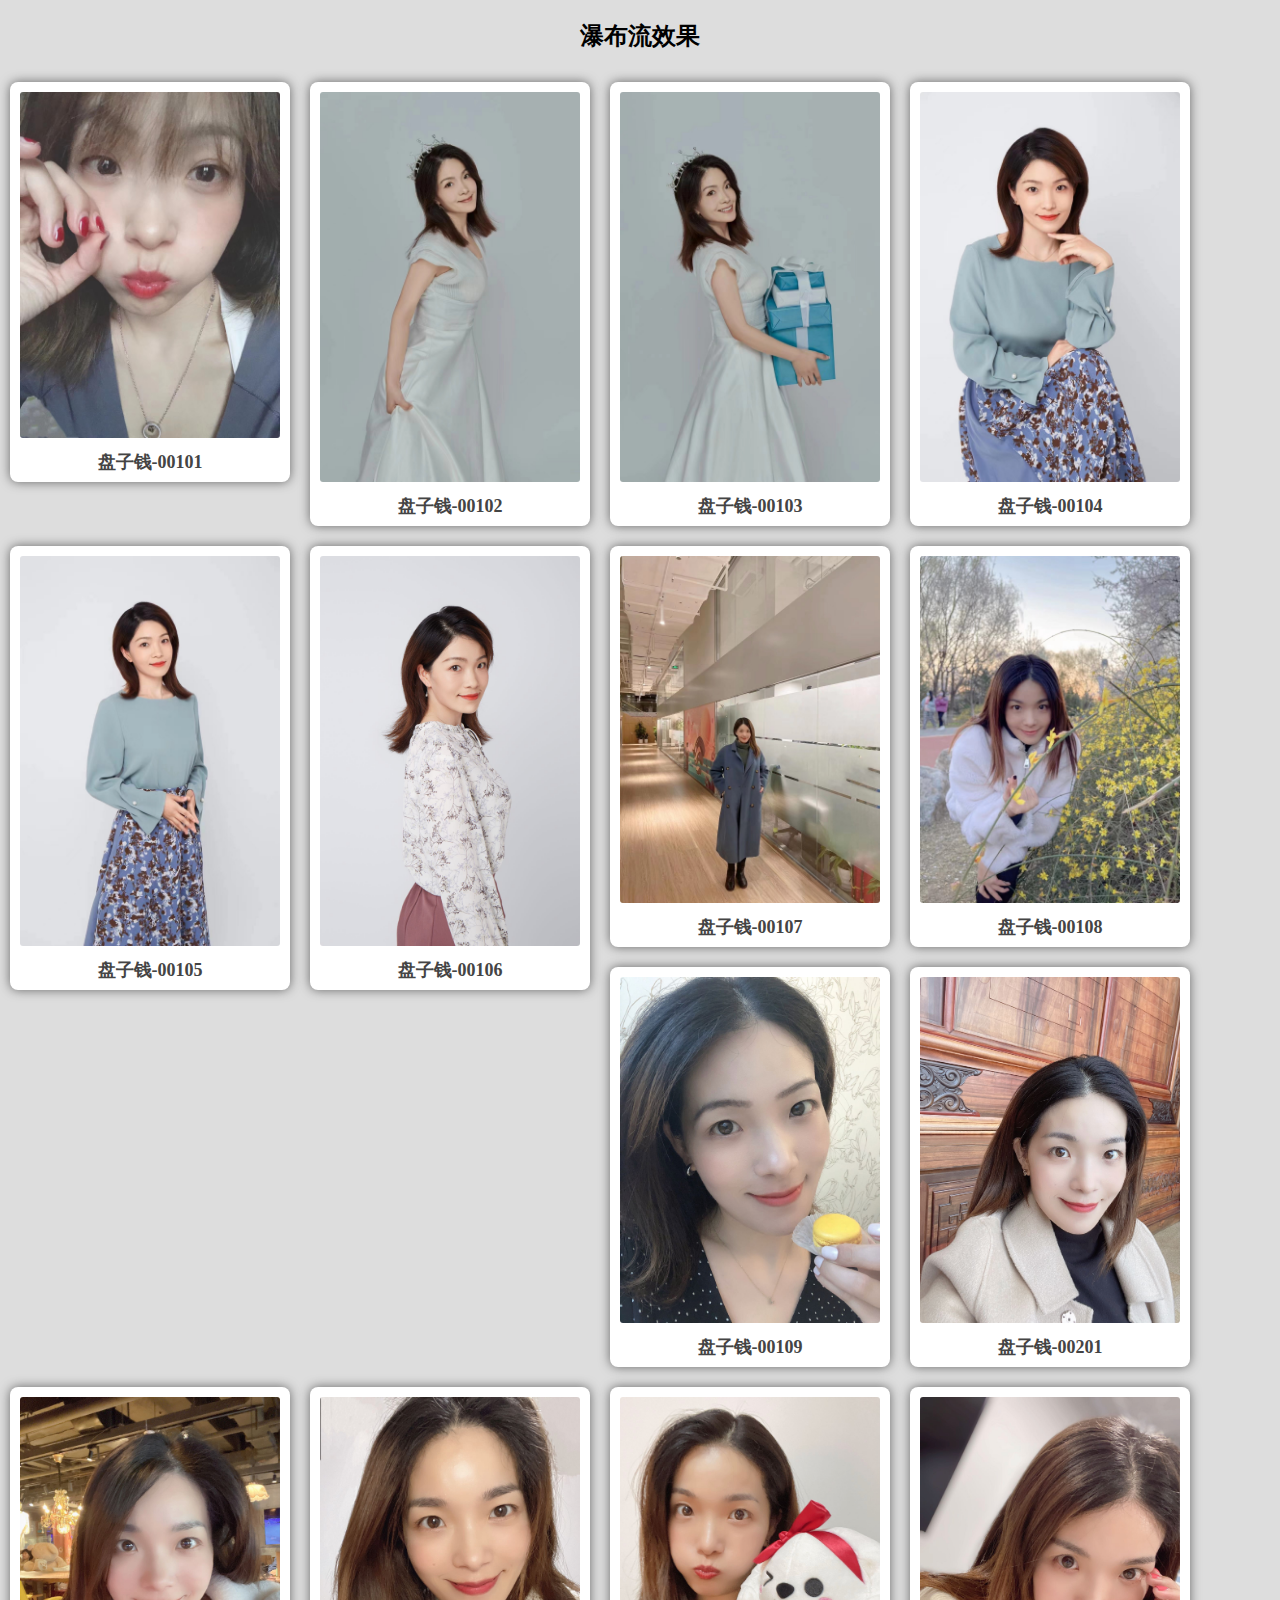
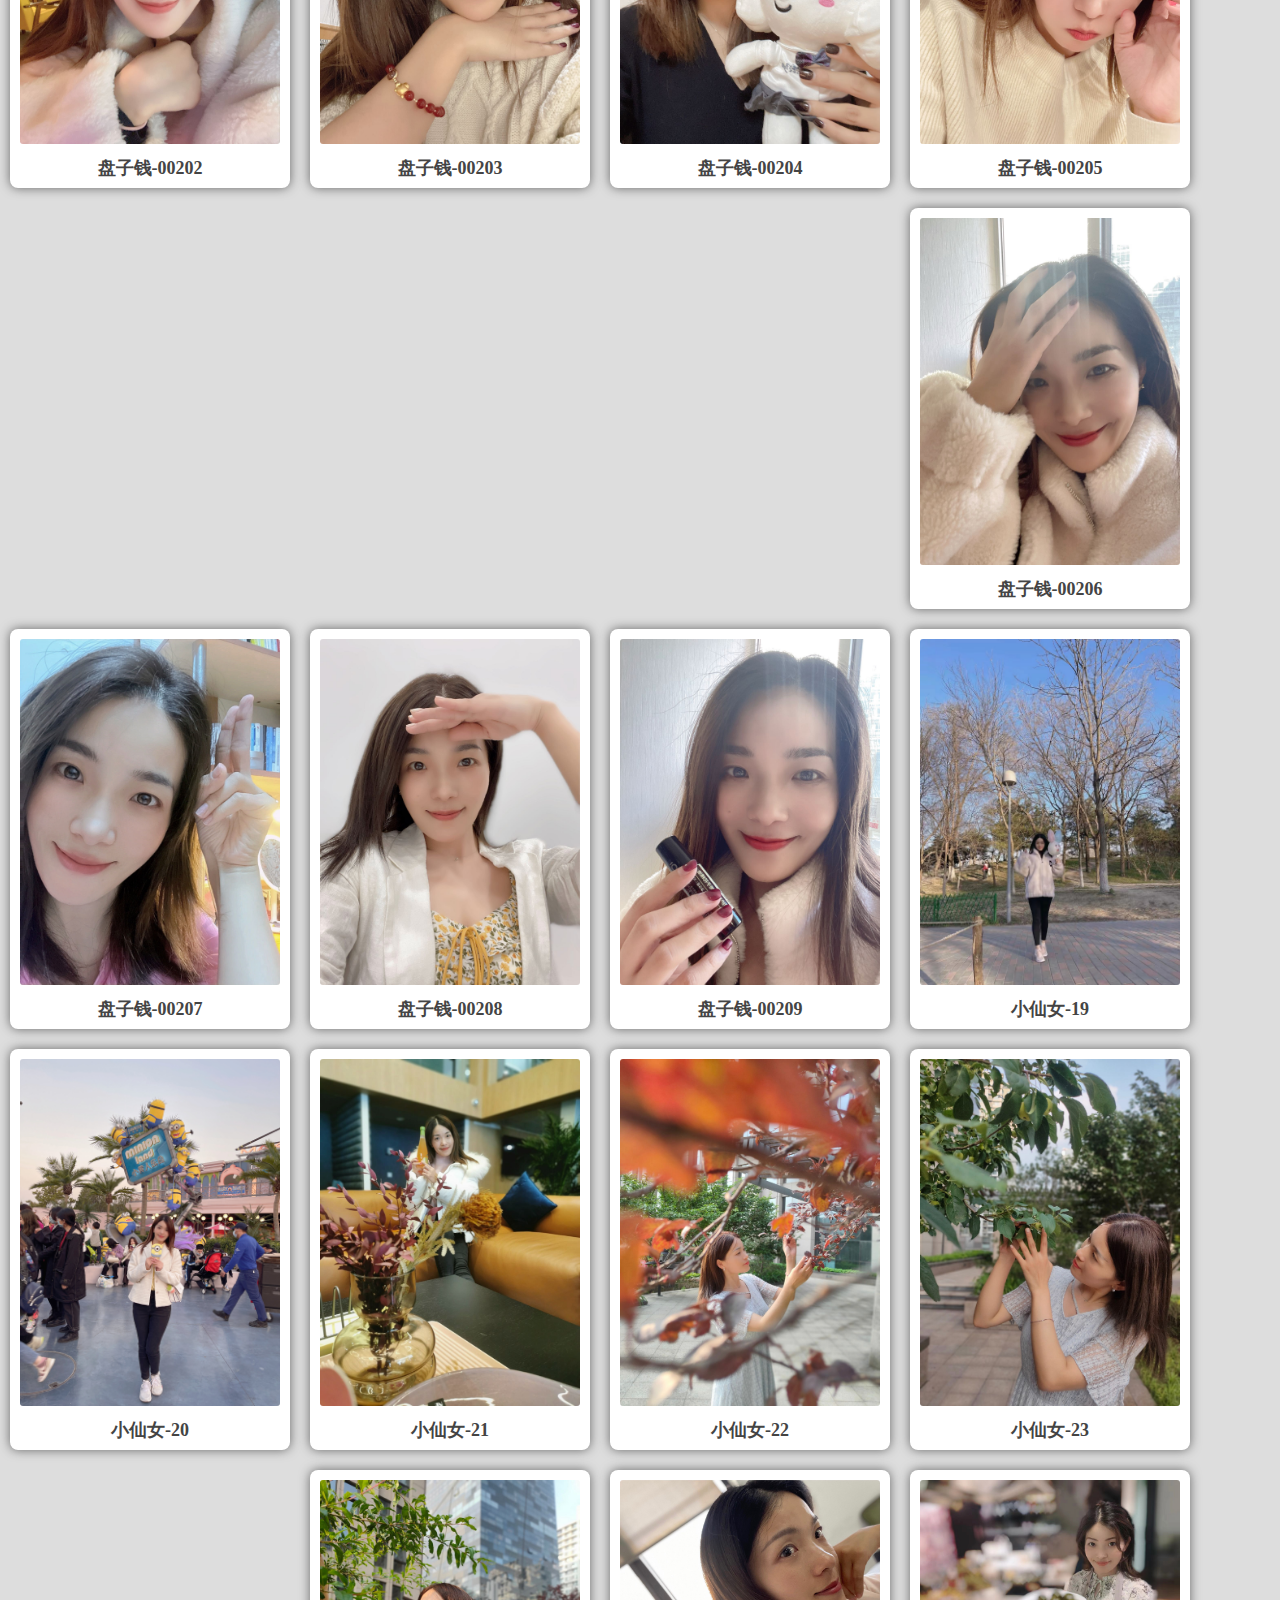
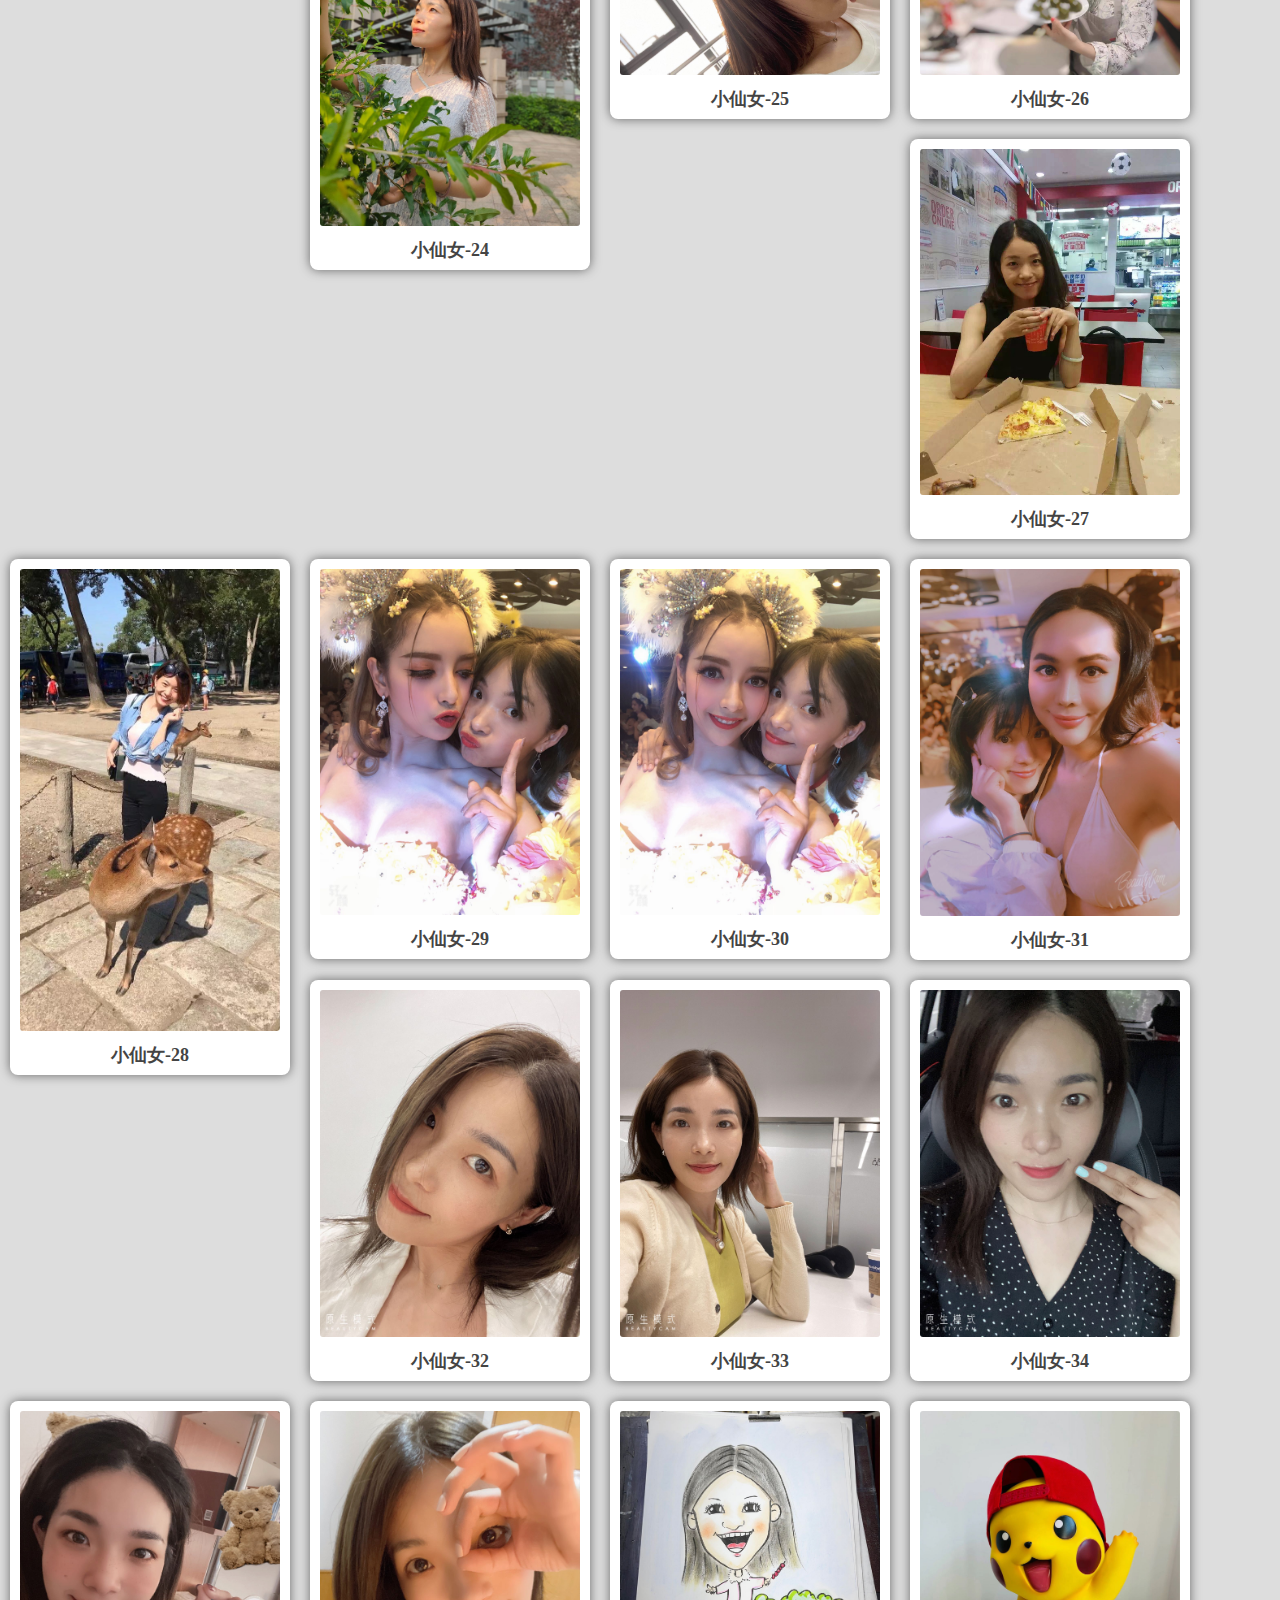
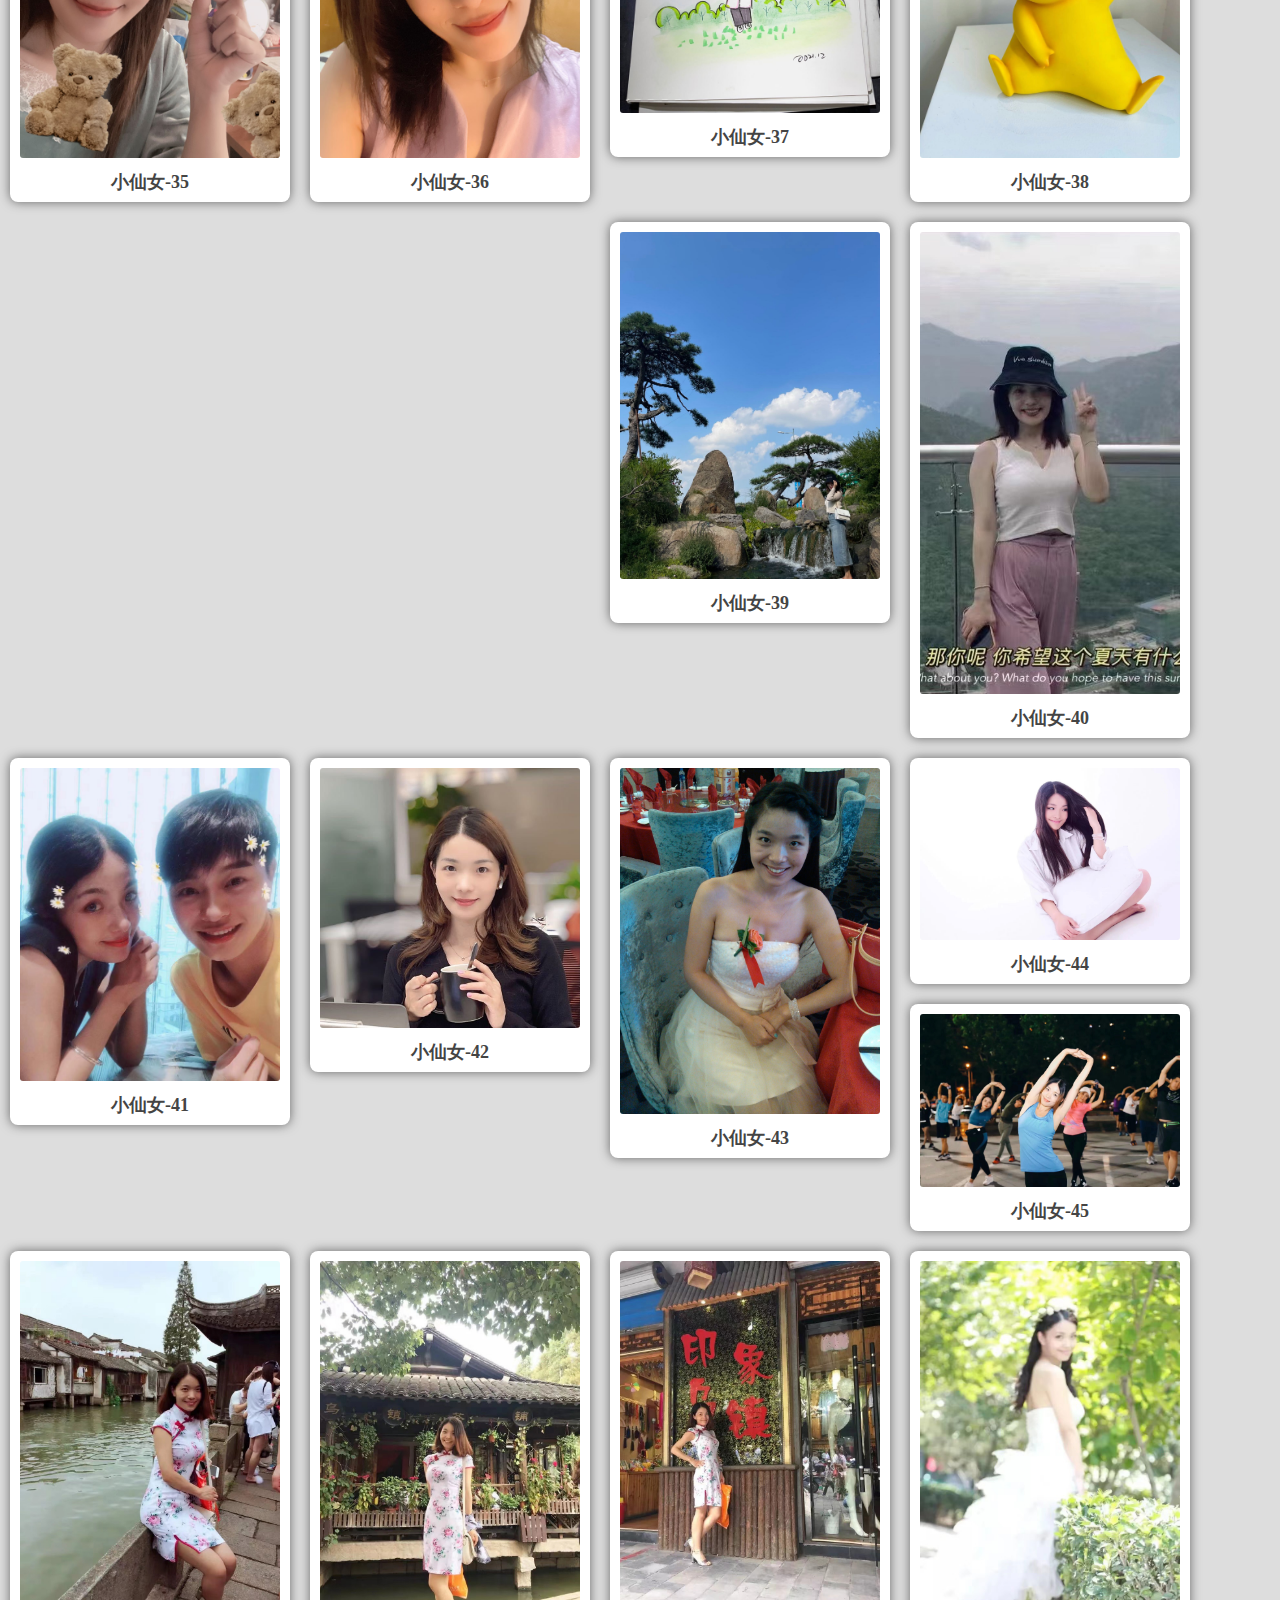
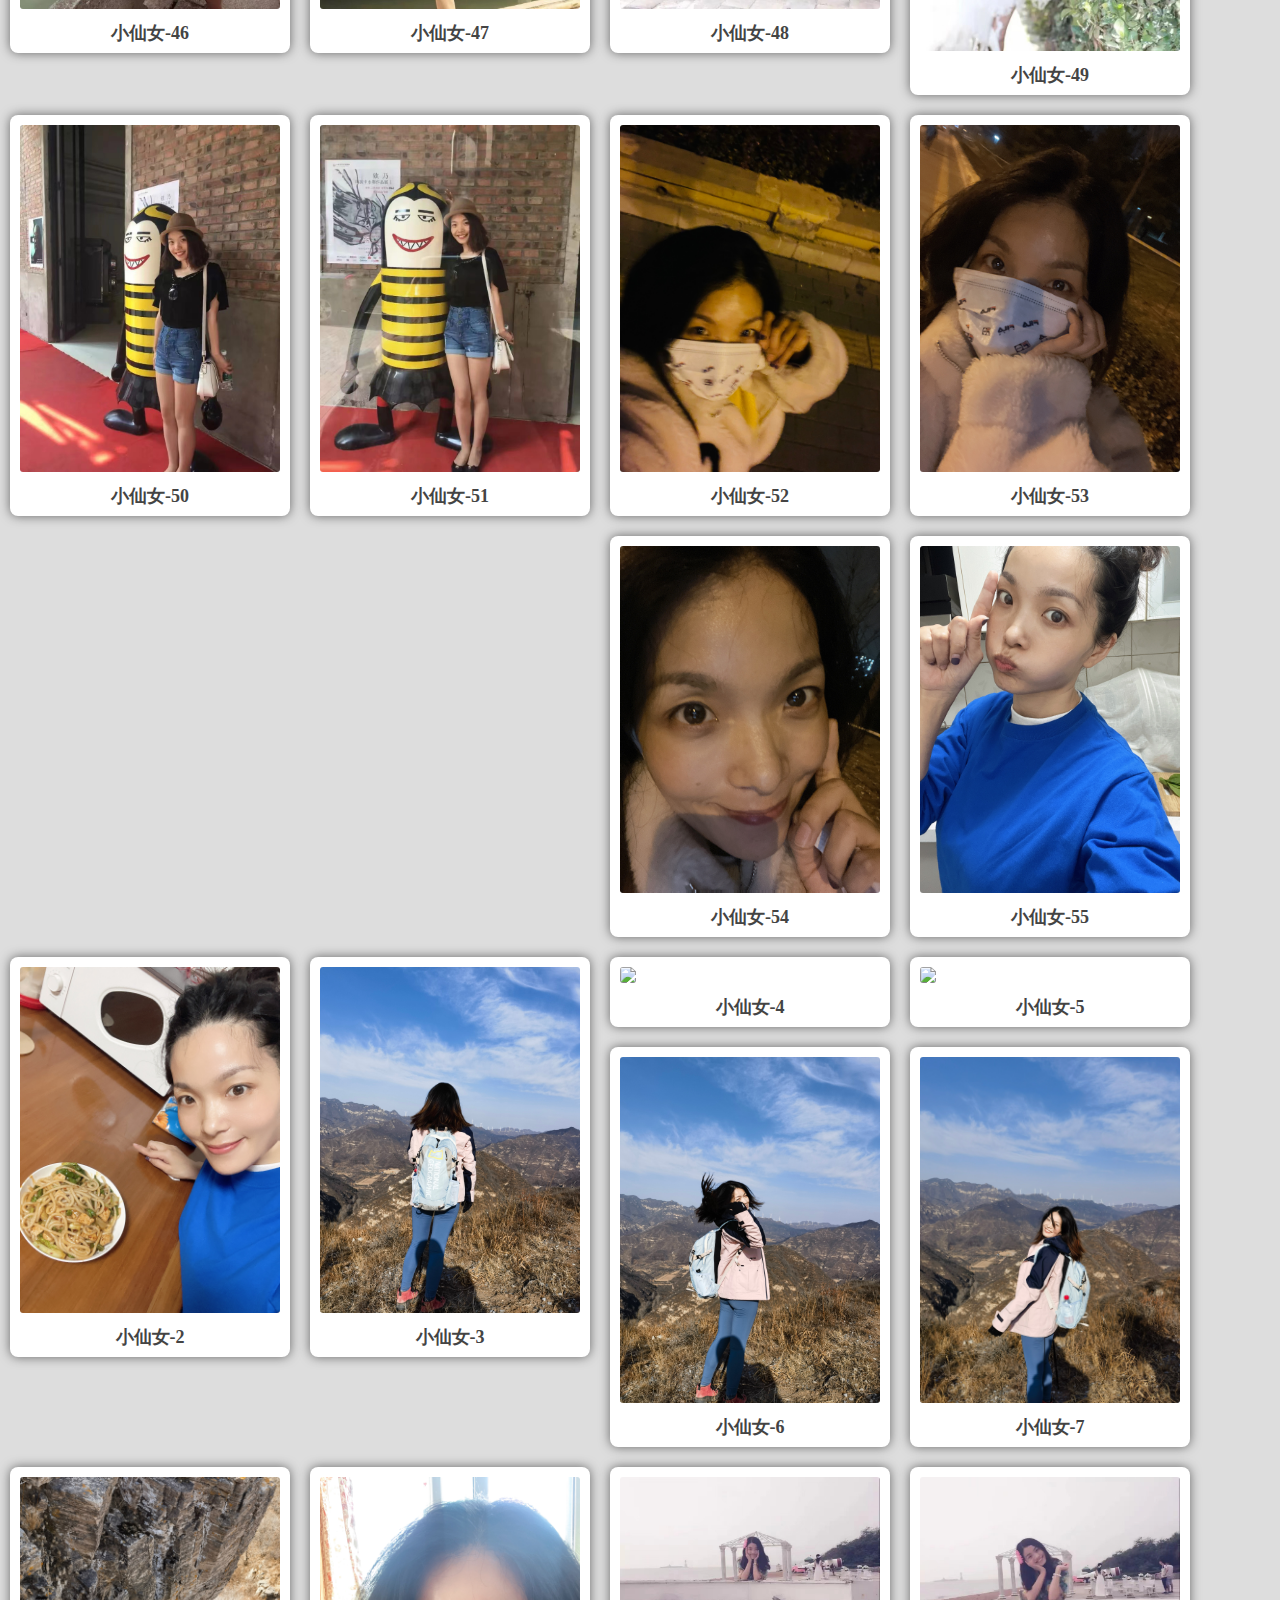
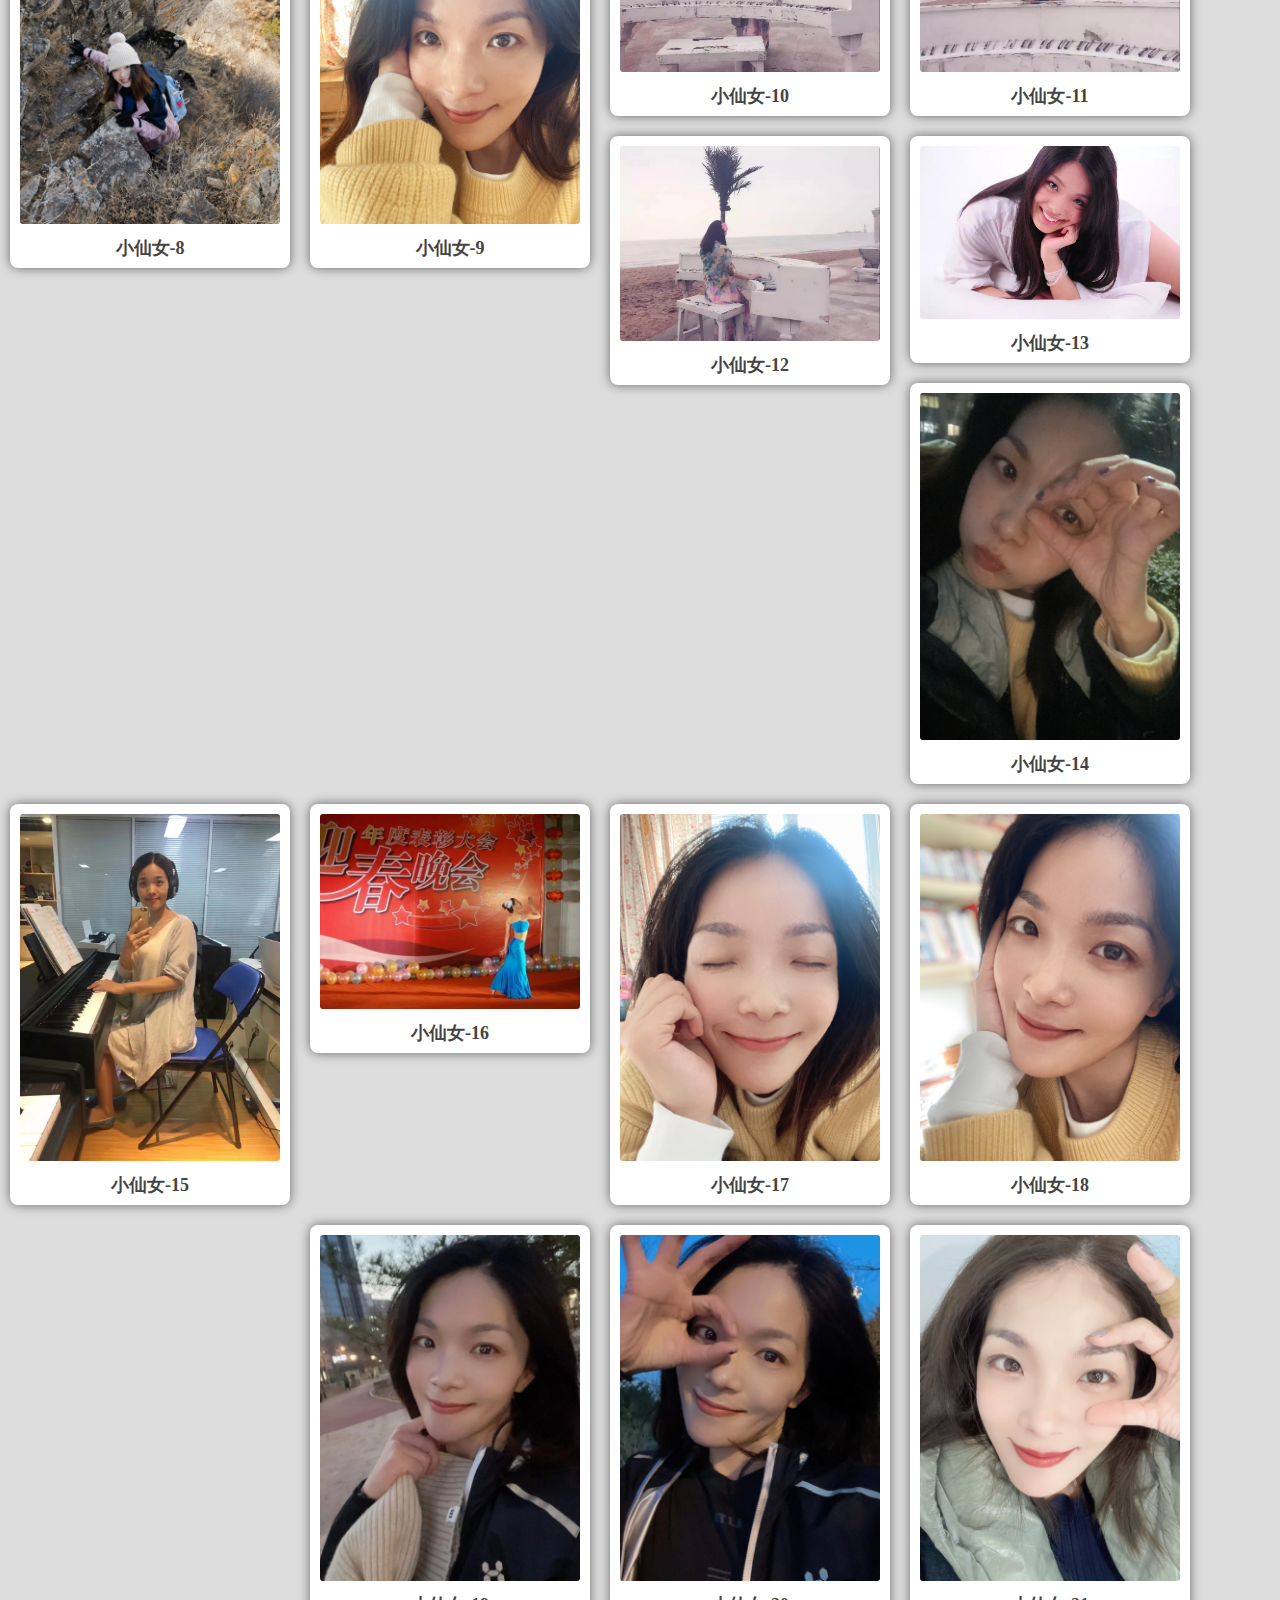
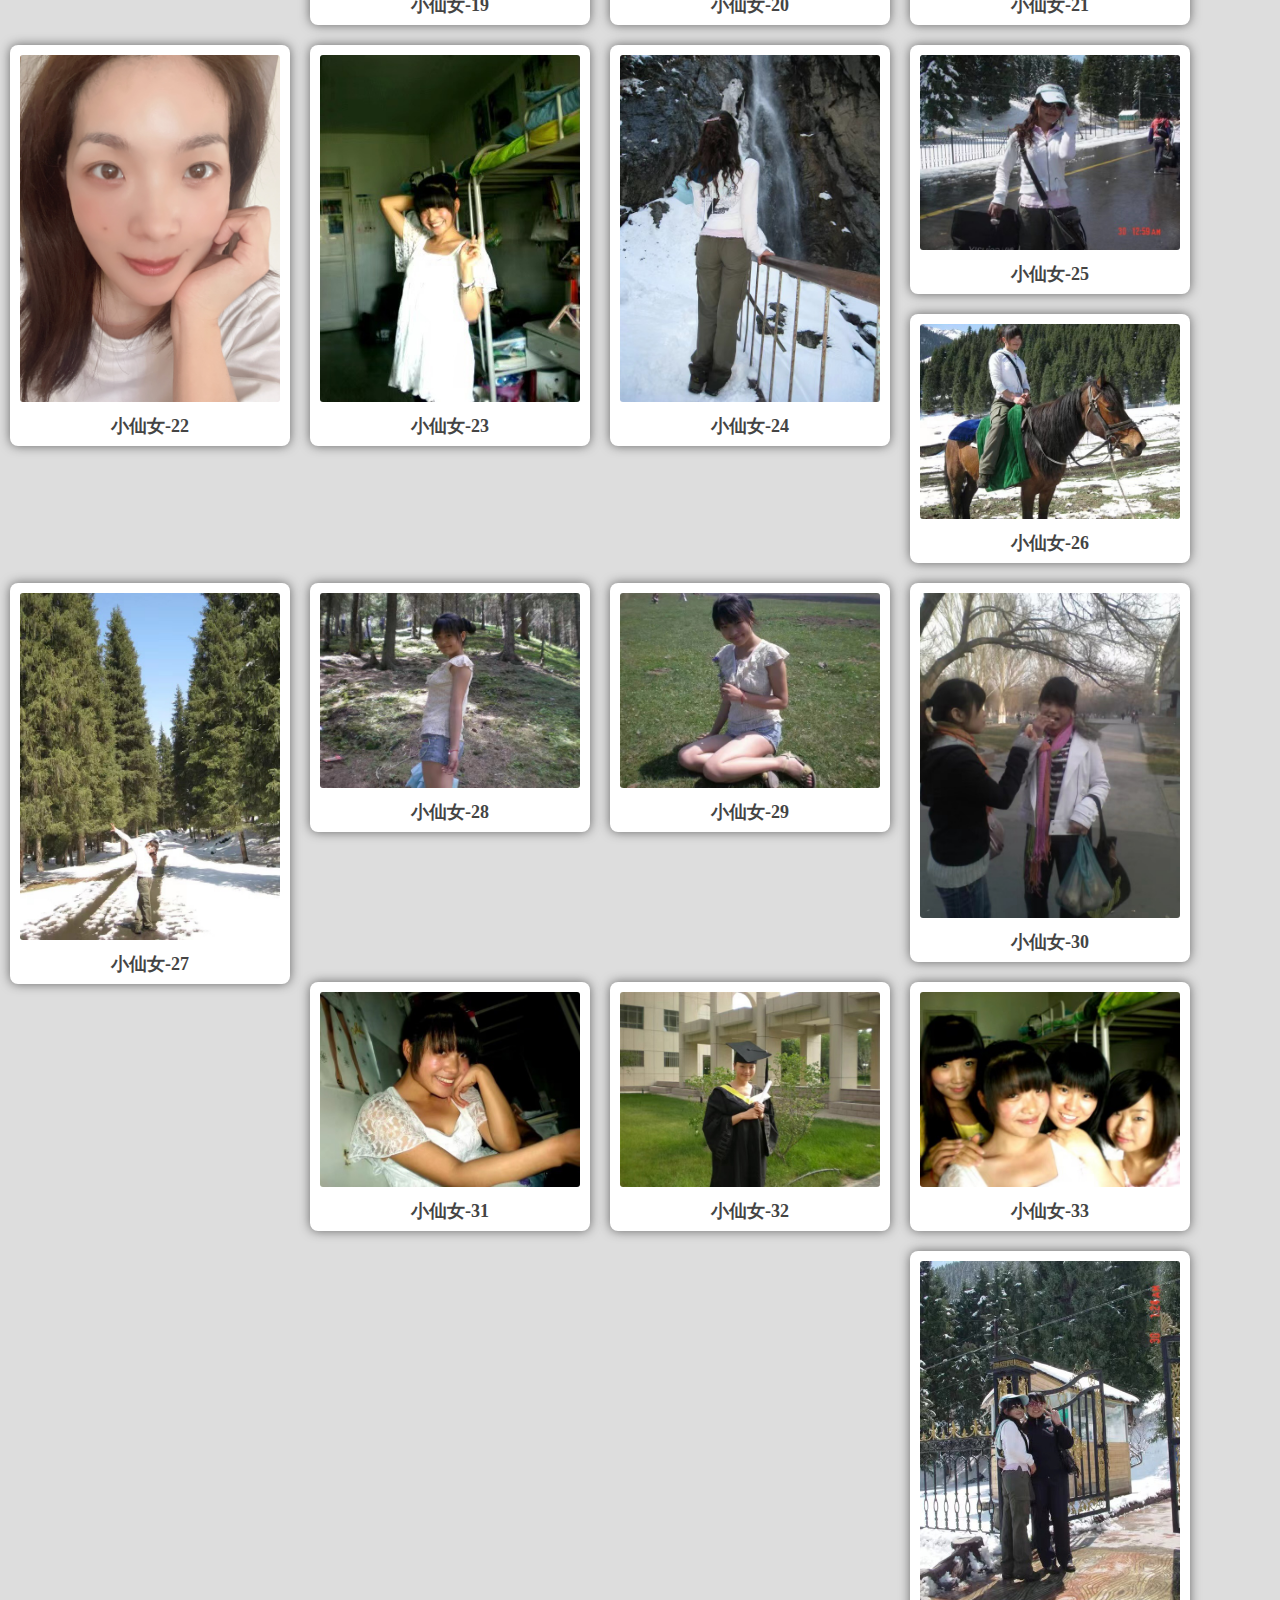
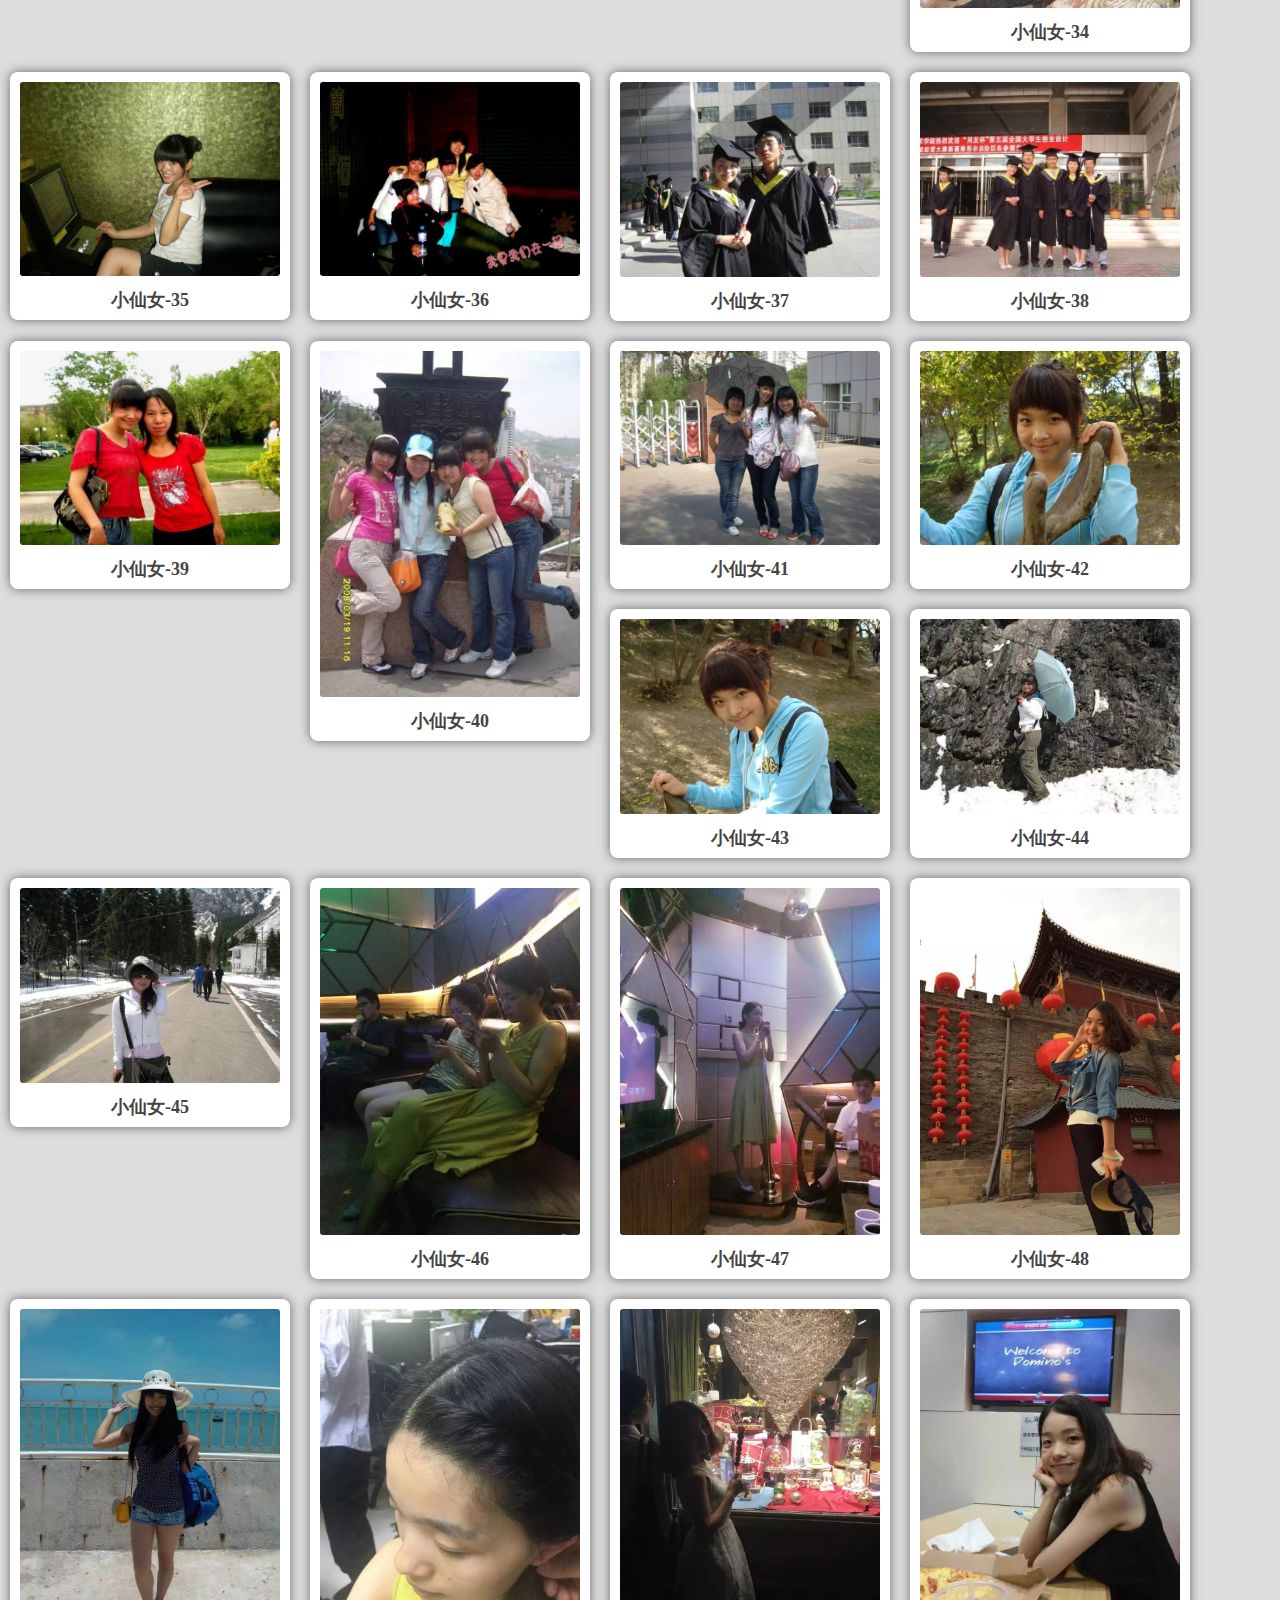
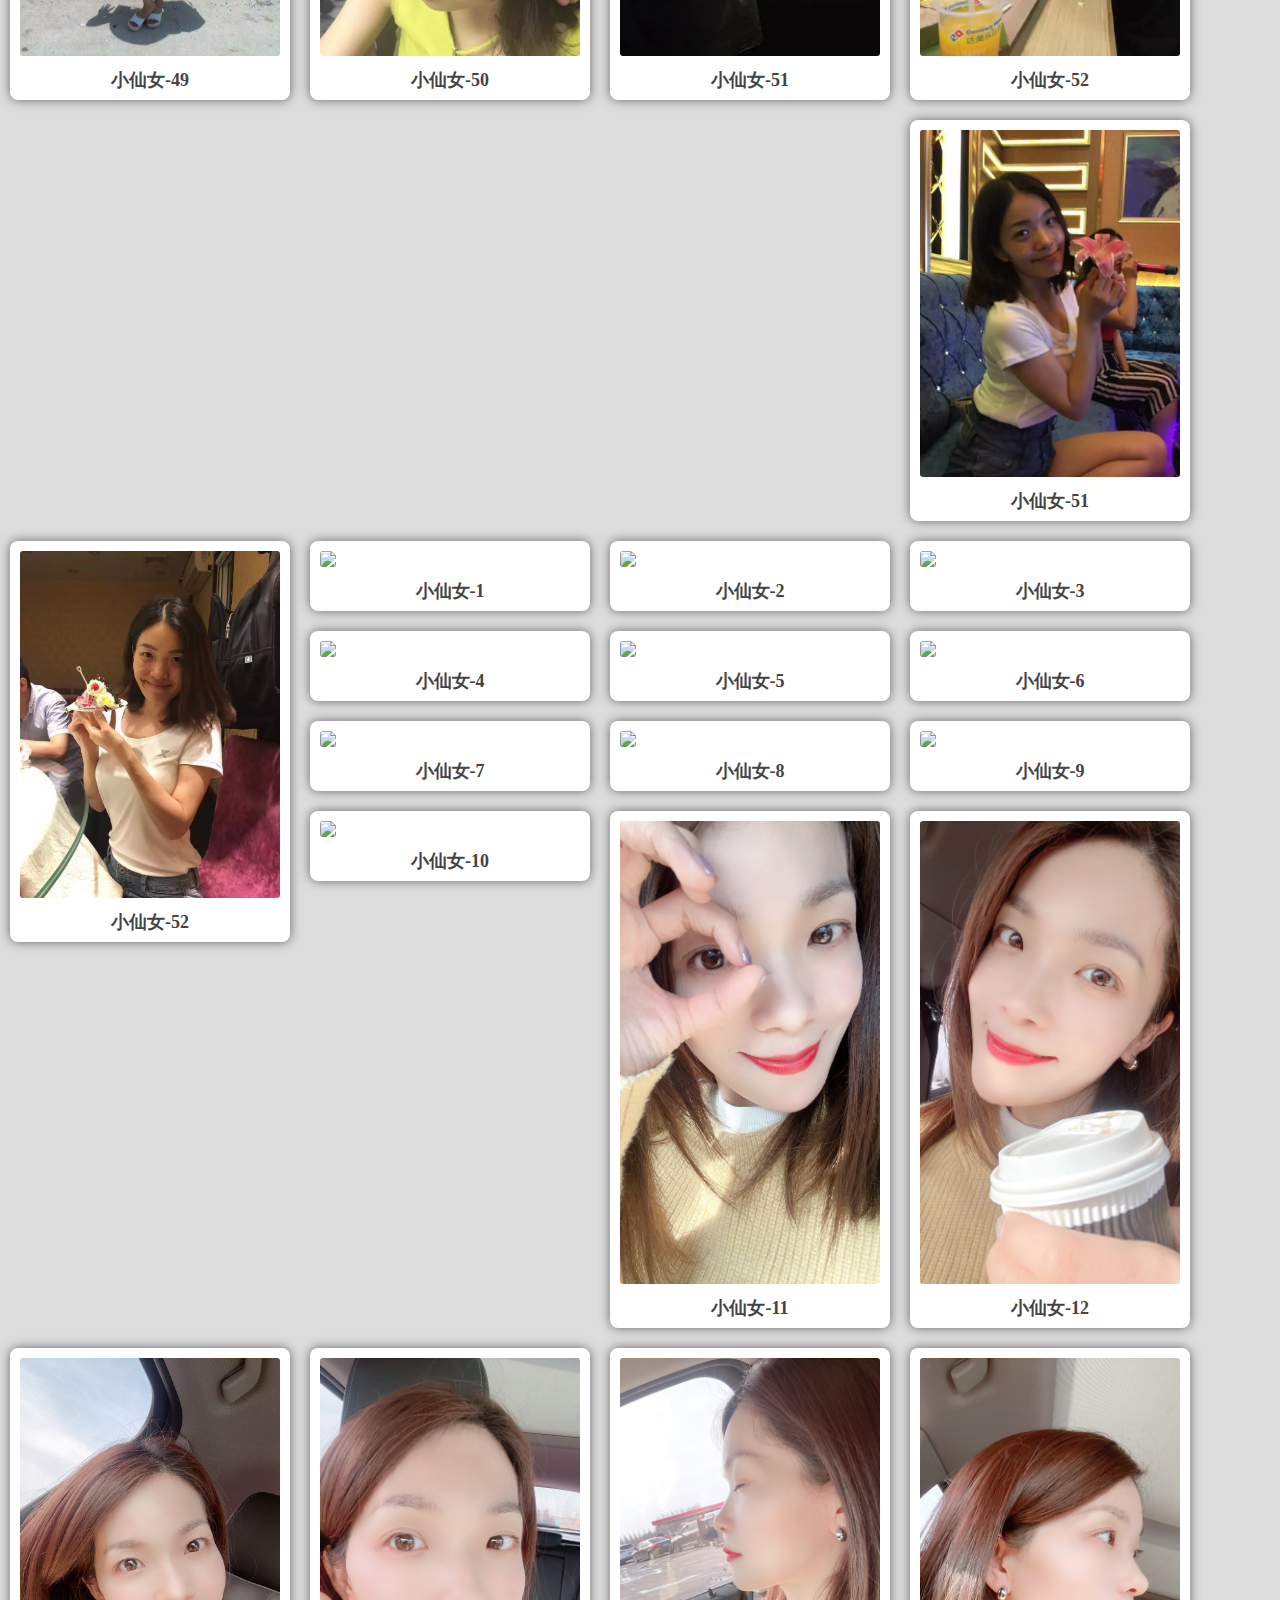
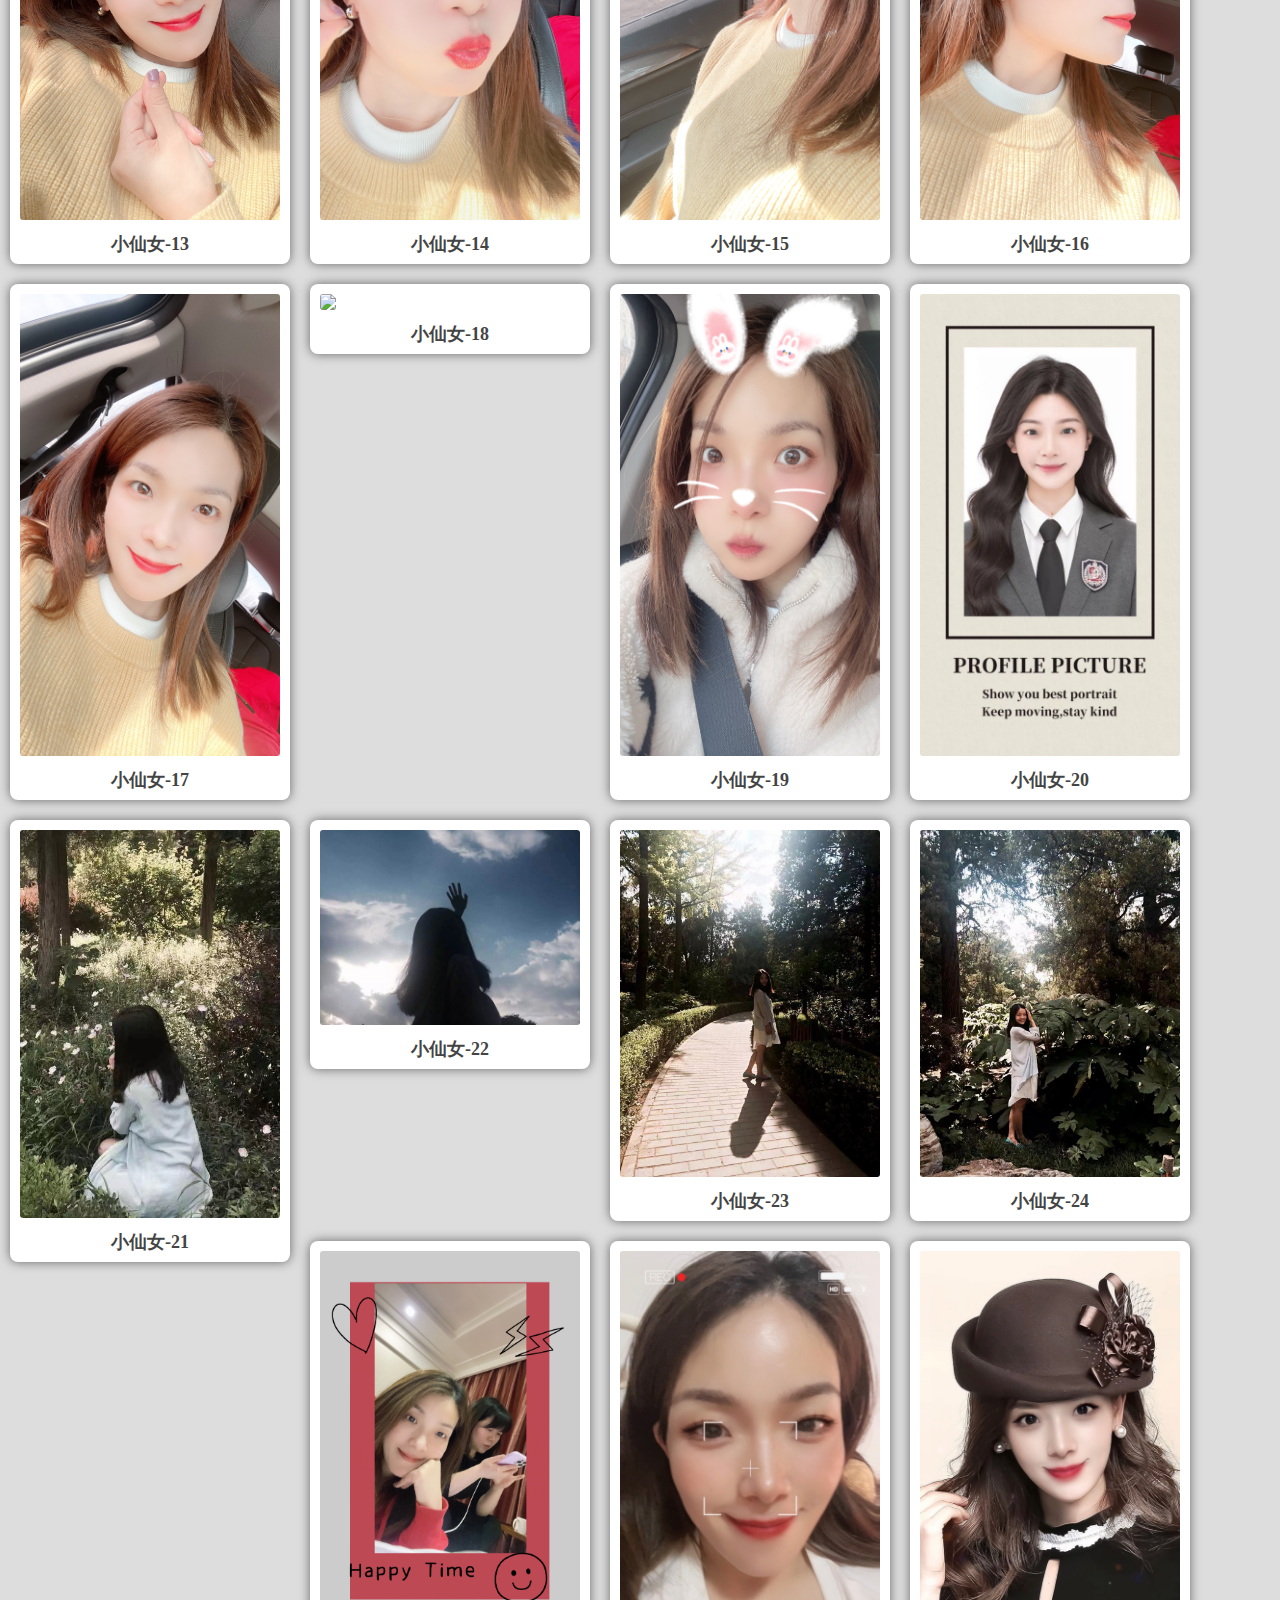
==== commit 70df138d: "Commit" ====
--- a/index.html
+++ b/index.html
@@ -58,58 +58,155 @@
                 PBL('wrap', 'box');
                 //模拟数据(本人比较强迫症，为了好看初始给了52张图，10张其实都可以)
                 var data = [
-                {'src': '1.jpeg', 'title': 'Gril-1'},
-                {'src': '2.jpeg', 'title': 'Gril-2'},
-                {'src': '3.jpeg', 'title': 'Gril-3'}, 
-                {'src': '4.jpeg', 'title': 'Gril-4'},
-                {'src': '5.jpeg', 'title': 'Gril-5'},
-                {'src': '6.jpeg', 'title': 'Gril-6'}, 
-                {'src': '7.jpeg', 'title': 'Gril-7'},
-                {'src': '8.jpeg', 'title': 'Gril-8'},
-                {'src': '9.jpeg', 'title': 'Gril-9'},
-                {'src': '10.jpeg', 'title': 'Gril-10'},
-                {'src': '11.jpeg', 'title': 'Gril-11'},
-                {'src': '12.jpeg', 'title': 'Gril-12'},
-                {'src': '13.jpeg', 'title': 'Gril-13'},
-                {'src': '14.jpeg', 'title': 'Gril-14'},
-                {'src': '15.jpeg', 'title': 'Gril-15'},
-                {'src': '16.jpeg', 'title': 'Gril-16'},
-                {'src': '17.jpeg', 'title': 'Gril-17'},
-                {'src': '18.jpeg', 'title': 'Gril-18'},
-                {'src': '19.jpeg', 'title': 'Gril-19'},
-                {'src': '20.jpeg', 'title': 'Gril-20'},
-                {'src': '21.jpeg', 'title': 'Gril-21'},
-                {'src': '22.jpeg', 'title': 'Gril-22'},
-                {'src': '23.jpeg', 'title': 'Gril-23'},
-                {'src': '24.jpeg', 'title': 'Gril-24'},
-                {'src': '25.jpeg', 'title': 'Gril-25'},
-                {'src': '26.jpeg', 'title': 'Gril-26'},
-                {'src': '27.jpeg', 'title': 'Gril-27'},
-                {'src': '28.jpeg', 'title': 'Gril-28'},
-                {'src': '29.jpeg', 'title': 'Gril-29'},
-                {'src': '30.jpeg', 'title': 'Gril-30'},
-                {'src': '31.jpeg', 'title': 'Gril-31'},
-                {'src': '32.jpeg', 'title': 'Gril-32'},
-                {'src': '33.jpeg', 'title': 'Gril-33'},
-                {'src': '34.jpeg', 'title': 'Gril-34'},
-                {'src': '35.jpeg', 'title': 'Gril-35'},
-                {'src': '36.jpeg', 'title': 'Gril-36'},
-                {'src': '37.jpeg', 'title': 'Gril-37'},
-                {'src': '38.jpeg', 'title': 'Gril-38'},
-                {'src': '39.jpeg', 'title': 'Gril-39'},
-                {'src': '40.jpeg', 'title': 'Gril-40'},
-                {'src': '41.jpeg', 'title': 'Gril-41'},
-                {'src': '42.jpeg', 'title': 'Gril-42'},
-                {'src': '43.jpeg', 'title': 'Gril-43'},
-                {'src': '44.jpeg', 'title': 'Gril-44'},
-                {'src': '45.jpeg', 'title': 'Gril-45'},
-                {'src': '46.jpeg', 'title': 'Gril-46'},
-                {'src': '47.jpeg', 'title': 'Gril-47'},
-                {'src': '48.jpeg', 'title': 'Gril-48'},
-                {'src': '49.jpeg', 'title': 'Gril-49'},
-                {'src': '50.jpeg', 'title': 'Gril-50'},
-                {'src': '51.jpeg', 'title': 'Gril-51'},
-                {'src': '52.jpeg', 'title': 'Gril-52'}
+                {'src': '盘子钱-00101.jpeg', 'title': '盘子钱-00101'},
+                {'src': '盘子钱-00102.jpeg', 'title': '盘子钱-00102'},
+                {'src': '盘子钱-00103.jpeg', 'title': '盘子钱-00103'}, 
+                {'src': '盘子钱-00104.jpeg', 'title': '盘子钱-00104'},
+                {'src': '盘子钱-00105.jpeg', 'title': '盘子钱-00105'},
+                {'src': '盘子钱-00106.jpeg', 'title': '盘子钱-00106'}, 
+                {'src': '盘子钱-00107.jpeg', 'title': '盘子钱-00107'},
+                {'src': '盘子钱-00108.jpeg', 'title': '盘子钱-00108'},
+                {'src': '盘子钱-00109.jpeg', 'title': '盘子钱-00109'},
+                {'src': '盘子钱-00201.jpeg', 'title': '盘子钱-00201'},
+                {'src': '盘子钱-00202.jpeg', 'title': '盘子钱-00202'},
+                {'src': '盘子钱-00203.jpeg', 'title': '盘子钱-00203'},
+                {'src': '盘子钱-00204.jpeg', 'title': '盘子钱-00204'},
+                {'src': '盘子钱-00205.jpeg', 'title': '盘子钱-00205'},
+                {'src': '盘子钱-00206.jpeg', 'title': '盘子钱-00206'},
+                {'src': '盘子钱-00207.jpeg', 'title': '盘子钱-00207'},
+                {'src': '盘子钱-00208.jpeg', 'title': '盘子钱-00208'},
+                {'src': '盘子钱-00209.jpeg', 'title': '盘子钱-00209'},
+                {'src': '20.jpeg', 'title': '小仙女-20'},
+                {'src': '21.jpeg', 'title': '小仙女-21'},
+                {'src': '22.jpeg', 'title': '小仙女-22'},
+                {'src': '23.jpeg', 'title': '小仙女-23'},
+                {'src': '24.jpeg', 'title': '小仙女-24'},
+                {'src': '25.jpeg', 'title': '小仙女-25'},
+                {'src': '26.jpeg', 'title': '小仙女-26'},
+                {'src': '27.jpeg', 'title': '小仙女-27'},
+                {'src': '28.jpeg', 'title': '小仙女-28'},
+                {'src': '29.jpeg', 'title': '小仙女-29'},
+                {'src': '30.jpeg', 'title': '小仙女-30'},
+                {'src': '31.jpeg', 'title': '小仙女-31'},
+                {'src': '32.jpeg', 'title': '小仙女-32'},
+                {'src': '33.jpeg', 'title': '小仙女-33'},
+                {'src': '34.jpeg', 'title': '小仙女-34'},
+                {'src': '35.jpeg', 'title': '小仙女-35'},
+                {'src': '36.jpeg', 'title': '小仙女-36'},
+                {'src': '37.jpeg', 'title': '小仙女-37'},
+                {'src': '38.jpeg', 'title': '小仙女-38'},
+                {'src': '39.jpeg', 'title': '小仙女-39'},
+                {'src': '40.jpeg', 'title': '小仙女-40'},
+                {'src': '41.jpeg', 'title': '小仙女-41'},
+                {'src': '42.jpeg', 'title': '小仙女-42'},
+                {'src': '43.jpeg', 'title': '小仙女-43'},
+                {'src': '44.jpeg', 'title': '小仙女-44'},
+                {'src': '45.jpeg', 'title': '小仙女-45'},
+                {'src': '46.jpeg', 'title': '小仙女-46'},
+                {'src': '47.jpeg', 'title': '小仙女-47'},
+                {'src': '48.jpeg', 'title': '小仙女-48'},
+                {'src': '49.jpeg', 'title': '小仙女-49'},
+                {'src': '50.jpeg', 'title': '小仙女-50'},
+                {'src': '51.jpeg', 'title': '小仙女-51'},
+                {'src': '52.jpeg', 'title': '小仙女-52'}
+                {'src': '53.jpeg', 'title': '小仙女-53'}
+                {'src': '54.jpeg', 'title': '小仙女-54'},
+                {'src': '55.jpeg', 'title': '小仙女-55'},
+                {'src': '56.jpeg', 'title': '小仙女-56'}, 
+                {'src': '57.jpeg', 'title': '小仙女-57'},
+                {'src': '58.jpeg', 'title': '小仙女-58'},
+                {'src': '59.jpeg', 'title': '小仙女-59'},
+                {'src': '60.jpeg', 'title': '小仙女-60'},
+                {'src': '61.jpeg', 'title': '小仙女-11'},
+                {'src': '62.jpeg', 'title': '小仙女-12'},
+                {'src': '63.jpeg', 'title': '小仙女-13'},
+                {'src': '64.jpeg', 'title': '小仙女-14'},
+                {'src': '65.jpeg', 'title': '小仙女-15'},
+                {'src': '66.jpeg', 'title': '小仙女-16'},
+                {'src': '67.jpeg', 'title': '小仙女-17'},
+                {'src': '68.jpeg', 'title': '小仙女-18'},
+                {'src': '69.jpeg', 'title': '小仙女-19'},
+                {'src': '70.jpeg', 'title': '小仙女-1'},
+               	{'src': '71.jpeg', 'title': '小仙女-1'},
+                {'src': '72.jpeg', 'title': '小仙女-2'},
+                {'src': '73.jpeg', 'title': '小仙女-3'}, 
+                {'src': '74.jpeg', 'title': '小仙女-4'},
+                {'src': '75.jpeg', 'title': '小仙女-5'},
+                {'src': '76.jpeg', 'title': '小仙女-6'}, 
+                {'src': '77.jpeg', 'title': '小仙女-7'},
+                {'src': '78.jpeg', 'title': '小仙女-8'},
+                {'src': '79.jpeg', 'title': '小仙女-9'},
+                {'src': '80.jpeg', 'title': '小仙女-1'},
+                {'src': '81.jpeg', 'title': '小仙女-1'},
+                {'src': '82.jpeg', 'title': '小仙女-2'},
+                {'src': '83.jpeg', 'title': '小仙女-3'}, 
+                {'src': '84.jpeg', 'title': '小仙女-4'},
+                {'src': '85.jpeg', 'title': '小仙女-5'},
+                {'src': '86.jpeg', 'title': '小仙女-6'}, 
+                {'src': '87.jpeg', 'title': '小仙女-7'},
+                {'src': '88.jpeg', 'title': '小仙女-8'},
+                {'src': '89.jpeg', 'title': '小仙女-9'},
+                {'src': '90.jpeg', 'title': '小仙女-1'},
+                {'src': '91.jpeg', 'title': '小仙女-1'},
+                {'src': '92.jpeg', 'title': '小仙女-2'},
+                {'src': '93.jpeg', 'title': '小仙女-3'}, 
+                {'src': '94.jpeg', 'title': '小仙女-4'},
+                {'src': '95.jpeg', 'title': '小仙女-5'},
+                {'src': '96.jpeg', 'title': '小仙女-6'}, 
+                {'src': '97.jpeg', 'title': '小仙女-7'},
+                {'src': '98.jpeg', 'title': '小仙女-8'},
+                {'src': '99.jpeg', 'title': '小仙女-9'},
+                {'src': '100.jpeg', 'title': '小仙女-1'},
+                {'src': '101.jpeg', 'title': '小仙女-2'},
+                {'src': '102.jpeg', 'title': '小仙女-3'}, 
+                {'src': '103.jpeg', 'title': '小仙女-4'},
+                {'src': '104.jpeg', 'title': '小仙女-4'},
+                {'src': '105.jpeg', 'title': '小仙女-5'},
+                {'src': '106.jpeg', 'title': '小仙女-6'}, 
+                {'src': '107.jpeg', 'title': '小仙女-7'},
+                {'src': '108.jpeg', 'title': '小仙女-8'},
+                {'src': '109.jpeg', 'title': '小仙女-9'},
+                {'src': '110.jpeg', 'title': '小仙女-1'},
+                {'src': '111.jpeg', 'title': '小仙女-1'},
+                {'src': '112.jpeg', 'title': '小仙女-2'},
+                {'src': '113.jpeg', 'title': '小仙女-3'}, 
+                {'src': '114.jpeg', 'title': '小仙女-4'},
+                {'src': '115.jpeg', 'title': '小仙女-5'},
+                {'src': '116.jpeg', 'title': '小仙女-6'}, 
+                {'src': '117.jpeg', 'title': '小仙女-7'},
+                {'src': '118.jpeg', 'title': '小仙女-8'},
+                {'src': '119.jpeg', 'title': '小仙女-9'},
+                {'src': '120.jpeg', 'title': '小仙女-1'},
+                {'src': '121.jpeg', 'title': '小仙女-1'},
+                {'src': '122.jpeg', 'title': '小仙女-2'},
+                {'src': '123.jpeg', 'title': '小仙女-3'}, 
+                {'src': '124.jpeg', 'title': '小仙女-4'},
+                {'src': '125.jpeg', 'title': '小仙女-5'},
+                {'src': '126.jpeg', 'title': '小仙女-6'}, 
+                {'src': '127.jpeg', 'title': '小仙女-7'},
+                {'src': '128.jpeg', 'title': '小仙女-8'},
+                {'src': '129.jpeg', 'title': '小仙女-9'},
+                {'src': '130.jpeg', 'title': '小仙女-1'},
+                {'src': '131.jpeg', 'title': '小仙女-1'},
+                {'src': '132.jpeg', 'title': '小仙女-2'},
+                {'src': '133.jpeg', 'title': '小仙女-3'}, 
+                {'src': '134.jpeg', 'title': '小仙女-4'},
+                {'src': '135.jpeg', 'title': '小仙女-5'},
+                {'src': '136.jpeg', 'title': '小仙女-6'}, 
+                {'src': '137.jpeg', 'title': '小仙女-7'},
+                {'src': '138.jpeg', 'title': '小仙女-8'},
+                {'src': '139.jpeg', 'title': '小仙女-9'},
+                {'src': '140.jpeg', 'title': '小仙女-1'},
+                {'src': '141.jpeg', 'title': '小仙女-1'},
+                {'src': '142.jpeg', 'title': '小仙女-2'},
+                {'src': '143.jpeg', 'title': '小仙女-3'}, 
+                {'src': '144.jpeg', 'title': '小仙女-4'},
+                {'src': '145.jpeg', 'title': '小仙女-5'},
+                {'src': '146.jpeg', 'title': '小仙女-6'}, 
+                {'src': '147.jpeg', 'title': '小仙女-7'},
+                {'src': '148.jpeg', 'title': '小仙女-8'},
+                {'src': '149.jpeg', 'title': '小仙女-9'},
+                {'src': '150.jpeg', 'title': '小仙女-9'}
                 ];
 
 
@@ -249,1297 +346,1405 @@
 			<div class="box">
 				<div class="info">
 					<div class="pic"><img src="images/盘子钱-00101.jpeg"></div>
-					<div class="title"><a href="#">Gril-1</a></div>
+					<div class="title"><a href="#">盘子钱-00101</a></div>
 				</div>
 			</div>
 			<div class="box">
 				<div class="info">
 					<div class="pic"><img src="images/盘子钱-00102.jpeg"></div>
-					<div class="title"><a href="#">Gril-2</a></div>
+					<div class="title"><a href="#">盘子钱-00102</a></div>
 				</div>
 			</div>
 			<div class="box">
 				<div class="info">
 					<div class="pic"><img src="images/盘子钱-00103.jpeg"></div>
-					<div class="title"><a href="#">Gril-3</a></div>
+					<div class="title"><a href="#">盘子钱-00103</a></div>
 				</div>
 			</div>
 			<div class="box">
 				<div class="info">
 					<div class="pic"><img src="images/盘子钱-00104.jpeg"></div>
-					<div class="title"><a href="#">Gril-4</a></div>
+					<div class="title"><a href="#">盘子钱-00104</a></div>
 				</div>
 			</div>
 			<div class="box">
 				<div class="info">
 					<div class="pic"><img src="images/盘子钱-00105.jpeg"></div>
-					<div class="title"><a href="#">Gril-5</a></div>
+					<div class="title"><a href="#">盘子钱-00105</a></div>
 				</div>
 			</div>
 			<div class="box">
 				<div class="info">
 					<div class="pic"><img src="images/盘子钱-00106.jpeg"></div>
-					<div class="title"><a href="#">Gril-6</a></div>
+					<div class="title"><a href="#">盘子钱-00106</a></div>
 				</div>
 			</div>
 			<div class="box">
 				<div class="info">
 					<div class="pic"><img src="images/盘子钱-00107.jpeg"></div>
-					<div class="title"><a href="#">Gril-7</a></div>
+					<div class="title"><a href="#">盘子钱-00107</a></div>
 				</div>
 			</div>
 			<div class="box">
 				<div class="info">
 					<div class="pic"><img src="images/盘子钱-00108.jpeg"></div>
-					<div class="title"><a href="#">Gril-8</a></div>
+					<div class="title"><a href="#">盘子钱-00108</a></div>
 				</div>
 			</div>
 			<div class="box">
 				<div class="info">
 					<div class="pic"><img src="images/盘子钱-00109.jpeg"></div>
-					<div class="title"><a href="#">Gril-9</a></div>
+					<div class="title"><a href="#">盘子钱-00109</a></div>
 				</div>
 			</div>
 			<div class="box">
 				<div class="info">
 					<div class="pic"><img src="images/盘子钱-00201.jpeg"></div>
-					<div class="title"><a href="#">Gril-10</a></div>
+					<div class="title"><a href="#">盘子钱-00201</a></div>
 				</div>
 			</div>
 			<div class="box">
 				<div class="info">
 					<div class="pic"><img src="images/盘子钱-00202.jpeg"></div>
-					<div class="title"><a href="#">Gril-11</a></div>
+					<div class="title"><a href="#">盘子钱-00202</a></div>
 				</div>
 			</div>
 			<div class="box">
 				<div class="info">
 					<div class="pic"><img src="images/盘子钱-00203.jpeg"></div>
-					<div class="title"><a href="#">Gril-12</a></div>
+					<div class="title"><a href="#">盘子钱-00203</a></div>
 				</div>
 			</div>
 			<div class="box">
 				<div class="info">
 					<div class="pic"><img src="images/盘子钱-00204.jpeg"></div>
-					<div class="title"><a href="#">Gril-13</a></div>
+					<div class="title"><a href="#">盘子钱-00204</a></div>
 				</div>
 			</div>
 			<div class="box">
 				<div class="info">
 					<div class="pic"><img src="images/盘子钱-00205.jpeg"></div>
-					<div class="title"><a href="#">Gril-14</a></div>
+					<div class="title"><a href="#">盘子钱-00205</a></div>
 				</div>
 			</div>
 			<div class="box">
 				<div class="info">
 					<div class="pic"><img src="images/盘子钱-00206.jpeg"></div>
-					<div class="title"><a href="#">Gril-15</a></div>
+					<div class="title"><a href="#">盘子钱-00206</a></div>
 				</div>
 			</div>
 			<div class="box">
 				<div class="info">
 					<div class="pic"><img src="images/盘子钱-00207.jpeg"></div>
-					<div class="title"><a href="#">Gril-16</a></div>
+					<div class="title"><a href="#">盘子钱-00207</a></div>
 				</div>
 			</div>
 			<div class="box">
 				<div class="info">
 					<div class="pic"><img src="images/盘子钱-00208.jpeg"></div>
-					<div class="title"><a href="#">Gril-17</a></div>
+					<div class="title"><a href="#">盘子钱-00208</a></div>
 				</div>
 			</div>
 			<div class="box">
 				<div class="info">
 					<div class="pic"><img src="images/盘子钱-00209.jpeg"></div>
-					<div class="title"><a href="#">Gril-18</a></div>
+					<div class="title"><a href="#">盘子钱-00209</a></div>
 				</div>
 			</div>
 			<div class="box">
 				<div class="info">
 					<div class="pic"><img src="images/盘子钱-00301.jpeg"></div>
-					<div class="title"><a href="#">Gril-19</a></div>
+					<div class="title"><a href="#">小仙女-19</a></div>
 				</div>
 			</div>
 			<div class="box">
 				<div class="info">
 					<div class="pic"><img src="images/盘子钱-00302.jpeg"></div>
-					<div class="title"><a href="#">Gril-20</a></div>
+					<div class="title"><a href="#">小仙女-20</a></div>
 				</div>
 			</div>
 			<div class="box">
 				<div class="info">
 					<div class="pic"><img src="images/盘子钱-00303.jpeg"></div>
-					<div class="title"><a href="#">Gril-21</a></div>
+					<div class="title"><a href="#">小仙女-21</a></div>
 				</div>
 			</div>
 			<div class="box">
 				<div class="info">
 					<div class="pic"><img src="images/盘子钱-00304.jpeg"></div>
-					<div class="title"><a href="#">Gril-22</a></div>
+					<div class="title"><a href="#">小仙女-22</a></div>
 				</div>
 			</div>
 			<div class="box">
 				<div class="info">
 					<div class="pic"><img src="images/盘子钱-00305.jpeg"></div>
-					<div class="title"><a href="#">Gril-23</a></div>
+					<div class="title"><a href="#">小仙女-23</a></div>
 				</div>
 			</div>
 			<div class="box">
 				<div class="info">
 					<div class="pic"><img src="images/盘子钱-00306.jpeg"></div>
-					<div class="title"><a href="#">Gril-24</a></div>
+					<div class="title"><a href="#">小仙女-24</a></div>
 				</div>
 			</div>
 			<div class="box">
 				<div class="info">
 					<div class="pic"><img src="images/盘子钱-00307.jpeg"></div>
-					<div class="title"><a href="#">Gril-25</a></div>
+					<div class="title"><a href="#">小仙女-25</a></div>
 				</div>
 			</div>
 			<div class="box">
 				<div class="info">
 					<div class="pic"><img src="images/盘子钱-00308.jpeg"></div>
-					<div class="title"><a href="#">Gril-26</a></div>
+					<div class="title"><a href="#">小仙女-26</a></div>
 				</div>
 			</div>
 			<div class="box">
 				<div class="info">
 					<div class="pic"><img src="images/盘子钱-00309.jpeg"></div>
-					<div class="title"><a href="#">Gril-27</a></div>
+					<div class="title"><a href="#">小仙女-27</a></div>
 				</div>
 			</div>
 			<div class="box">
 				<div class="info">
 					<div class="pic"><img src="images/盘子钱-00401.jpeg"></div>
-					<div class="title"><a href="#">Gril-28</a></div>
+					<div class="title"><a href="#">小仙女-28</a></div>
 				</div>
 			</div>
 			<div class="box">
 				<div class="info">
 					<div class="pic"><img src="images/盘子钱-00402.jpeg"></div>
-					<div class="title"><a href="#">Gril-29</a></div>
+					<div class="title"><a href="#">小仙女-29</a></div>
 				</div>
 			</div>
 			<div class="box">
 				<div class="info">
 					<div class="pic"><img src="images/盘子钱-00403.jpeg"></div>
-					<div class="title"><a href="#">Gril-30</a></div>
+					<div class="title"><a href="#">小仙女-30</a></div>
 				</div>
 			</div>
 			<div class="box">
 				<div class="info">
 					<div class="pic"><img src="images/盘子钱-00404.jpeg"></div>
-					<div class="title"><a href="#">Gril-31</a></div>
+					<div class="title"><a href="#">小仙女-31</a></div>
 				</div>
 			</div>
 			<div class="box">
 				<div class="info">
 					<div class="pic"><img src="images/盘子钱-00405.jpeg"></div>
-					<div class="title"><a href="#">Gril-32</a></div>
+					<div class="title"><a href="#">小仙女-32</a></div>
 				</div>
 			</div>
 			<div class="box">
 				<div class="info">
 					<div class="pic"><img src="images/盘子钱-00406.jpeg"></div>
-					<div class="title"><a href="#">Gril-33</a></div>
+					<div class="title"><a href="#">小仙女-33</a></div>
 				</div>
 			</div>
 			<div class="box">
 				<div class="info">
 					<div class="pic"><img src="images/盘子钱-00407.jpeg"></div>
-					<div class="title"><a href="#">Gril-34</a></div>
+					<div class="title"><a href="#">小仙女-34</a></div>
 				</div>
 			</div>
 			<div class="box">
 				<div class="info">
 					<div class="pic"><img src="images/盘子钱-00408.jpeg"></div>
-					<div class="title"><a href="#">Gril-35</a></div>
+					<div class="title"><a href="#">小仙女-35</a></div>
 				</div>
 			</div>
 			<div class="box">
 				<div class="info">
 					<div class="pic"><img src="images/盘子钱-00409.jpeg"></div>
-					<div class="title"><a href="#">Gril-36</a></div>
+					<div class="title"><a href="#">小仙女-36</a></div>
 				</div>
 			</div>
 			<div class="box">
 				<div class="info">
 					<div class="pic"><img src="images/盘子钱-00501.jpeg"></div>
-					<div class="title"><a href="#">Gril-37</a></div>
+					<div class="title"><a href="#">小仙女-37</a></div>
 				</div>
 			</div>
 			<div class="box">
 				<div class="info">
 					<div class="pic"><img src="images/盘子钱-00502.jpeg"></div>
-					<div class="title"><a href="#">Gril-38</a></div>
+					<div class="title"><a href="#">小仙女-38</a></div>
 				</div>
 			</div>
 			<div class="box">
 				<div class="info">
 					<div class="pic"><img src="images/盘子钱-00503.jpeg"></div>
-					<div class="title"><a href="#">Gril-39</a></div>
+					<div class="title"><a href="#">小仙女-39</a></div>
 				</div>
 			</div>
 			<div class="box">
 				<div class="info">
 					<div class="pic"><img src="images/盘子钱-00504.jpeg"></div>
-					<div class="title"><a href="#">Gril-40</a></div>
+					<div class="title"><a href="#">小仙女-40</a></div>
 				</div>
 			</div>
 			<div class="box">
 				<div class="info">
 					<div class="pic"><img src="images/盘子钱-00505.jpeg"></div>
-					<div class="title"><a href="#">Gril-41</a></div>
+					<div class="title"><a href="#">小仙女-41</a></div>
 				</div>
 			</div>
 			<div class="box">
 				<div class="info">
 					<div class="pic"><img src="images/盘子钱-00506.jpeg"></div>
-					<div class="title"><a href="#">Gril-42</a></div>
+					<div class="title"><a href="#">小仙女-42</a></div>
 				</div>
 			</div>
 			<div class="box">
 				<div class="info">
 					<div class="pic"><img src="images/盘子钱-00507.jpeg"></div>
-					<div class="title"><a href="#">Gril-43</a></div>
+					<div class="title"><a href="#">小仙女-43</a></div>
 				</div>
 			</div>
 			<div class="box">
 				<div class="info">
 					<div class="pic"><img src="images/盘子钱-00508.jpeg"></div>
-					<div class="title"><a href="#">Gril-44</a></div>
+					<div class="title"><a href="#">小仙女-44</a></div>
 				</div>
 			</div>
 			<div class="box">
 				<div class="info">
 					<div class="pic"><img src="images/盘子钱-00509.jpeg"></div>
-					<div class="title"><a href="#">Gril-45</a></div>
+					<div class="title"><a href="#">小仙女-45</a></div>
 				</div>
 			</div>
 			<div class="box">
 				<div class="info">
 					<div class="pic"><img src="images/盘子钱-00601.jpeg"></div>
-					<div class="title"><a href="#">Gril-46</a></div>
+					<div class="title"><a href="#">小仙女-46</a></div>
 				</div>
 			</div>
 			<div class="box">
 				<div class="info">
 					<div class="pic"><img src="images/盘子钱-00602.jpeg"></div>
-					<div class="title"><a href="#">Gril-47</a></div>
+					<div class="title"><a href="#">小仙女-47</a></div>
 				</div>
 			</div>
 			<div class="box">
 				<div class="info">
 					<div class="pic"><img src="images/盘子钱-00603.jpeg"></div>
-					<div class="title"><a href="#">Gril-48</a></div>
+					<div class="title"><a href="#">小仙女-48</a></div>
 				</div>
 			</div>
 			<div class="box">
 				<div class="info">
 					<div class="pic"><img src="images/盘子钱-00604.jpeg"></div>
-					<div class="title"><a href="#">Gril-49</a></div>
+					<div class="title"><a href="#">小仙女-49</a></div>
 				</div>
 			</div>
 			<div class="box">
 				<div class="info">
 					<div class="pic"><img src="images/盘子钱-00605.jpeg"></div>
-					<div class="title"><a href="#">Gril-50</a></div>
+					<div class="title"><a href="#">小仙女-50</a></div>
 				</div>
 			</div>
 			<div class="box">
 				<div class="info">
 					<div class="pic"><img src="images/盘子钱-00606.jpeg"></div>
-					<div class="title"><a href="#">Gril-51</a></div>
+					<div class="title"><a href="#">小仙女-51</a></div>
 				</div>
 			</div>
 			<div class="box">
 				<div class="info">
 					<div class="pic"><img src="images/盘子钱-00607.jpeg"></div>
-					<div class="title"><a href="#">Gril-52</a></div>
+					<div class="title"><a href="#">小仙女-52</a></div>
 				</div>
 			</div>
 			<div class="box">
 				<div class="info">
 					<div class="pic"><img src="images/盘子钱-00608.jpeg"></div>
-					<div class="title"><a href="#">Gril-51</a></div>
+					<div class="title"><a href="#">小仙女-53</a></div>
 				</div>
 			</div>
 			<div class="box">
 				<div class="info">
 					<div class="pic"><img src="images/盘子钱-00609.jpeg"></div>
-					<div class="title"><a href="#">Gril-52</a></div>
+					<div class="title"><a href="#">小仙女-54</a></div>
 				</div>
 			</div>
 			<div class="box">
 				<div class="info">
 					<div class="pic"><img src="images/盘子钱-00701.jpeg"></div>
-					<div class="title"><a href="#">Gril-1</a></div>
+					<div class="title"><a href="#">小仙女-55</a></div>
 				</div>
 			</div>
 			<div class="box">
 				<div class="info">
 					<div class="pic"><img src="images/盘子钱-00702.jpeg"></div>
-					<div class="title"><a href="#">Gril-2</a></div>
+					<div class="title"><a href="#">小仙女-2</a></div>
 				</div>
 			</div>
 			<div class="box">
 				<div class="info">
 					<div class="pic"><img src="images/盘子钱-00703.jpeg"></div>
-					<div class="title"><a href="#">Gril-3</a></div>
+					<div class="title"><a href="#">小仙女-3</a></div>
 				</div>
 			</div>
 			<div class="box">
 				<div class="info">
 					<div class="pic"><img src="images/盘子钱-00704.jpeg"></div>
-					<div class="title"><a href="#">Gril-4</a></div>
+					<div class="title"><a href="#">小仙女-4</a></div>
 				</div>
 			</div>
 			<div class="box">
 				<div class="info">
 					<div class="pic"><img src="images/盘子钱-00705.jpeg"></div>
-					<div class="title"><a href="#">Gril-5</a></div>
+					<div class="title"><a href="#">小仙女-5</a></div>
 				</div>
 			</div>
 			<div class="box">
 				<div class="info">
 					<div class="pic"><img src="images/盘子钱-00706.jpeg"></div>
-					<div class="title"><a href="#">Gril-6</a></div>
+					<div class="title"><a href="#">小仙女-6</a></div>
 				</div>
 			</div>
 			<div class="box">
 				<div class="info">
 					<div class="pic"><img src="images/盘子钱-00707.jpeg"></div>
-					<div class="title"><a href="#">Gril-7</a></div>
+					<div class="title"><a href="#">小仙女-7</a></div>
 				</div>
 			</div>
 			<div class="box">
 				<div class="info">
 					<div class="pic"><img src="images/盘子钱-00708.jpeg"></div>
-					<div class="title"><a href="#">Gril-8</a></div>
+					<div class="title"><a href="#">小仙女-8</a></div>
 				</div>
 			</div>
 			<div class="box">
 				<div class="info">
 					<div class="pic"><img src="images/盘子钱-00709.jpeg"></div>
-					<div class="title"><a href="#">Gril-9</a></div>
-				</div>
-			</div>
-			<div class="box">
-				<div class="info">
-					<div class="pic"><img src="images/盘子钱-00201.jpeg"></div>
-					<div class="title"><a href="#">Gril-10</a></div>
-				</div>
-			</div>
-			<div class="box">
-				<div class="info">
-					<div class="pic"><img src="images/盘子钱-00202.jpeg"></div>
-					<div class="title"><a href="#">Gril-11</a></div>
-				</div>
-			</div>
-			<div class="box">
-				<div class="info">
-					<div class="pic"><img src="images/盘子钱-00203.jpeg"></div>
-					<div class="title"><a href="#">Gril-12</a></div>
-				</div>
-			</div>
-			<div class="box">
-				<div class="info">
-					<div class="pic"><img src="images/盘子钱-00204.jpeg"></div>
-					<div class="title"><a href="#">Gril-13</a></div>
-				</div>
-			</div>
-			<div class="box">
-				<div class="info">
-					<div class="pic"><img src="images/盘子钱-00205.jpeg"></div>
-					<div class="title"><a href="#">Gril-14</a></div>
-				</div>
-			</div>
-			<div class="box">
-				<div class="info">
-					<div class="pic"><img src="images/盘子钱-00206.jpeg"></div>
-					<div class="title"><a href="#">Gril-15</a></div>
-				</div>
-			</div>
-			<div class="box">
-				<div class="info">
-					<div class="pic"><img src="images/盘子钱-00207.jpeg"></div>
-					<div class="title"><a href="#">Gril-16</a></div>
-				</div>
-			</div>
-			<div class="box">
-				<div class="info">
-					<div class="pic"><img src="images/盘子钱-00208.jpeg"></div>
-					<div class="title"><a href="#">Gril-17</a></div>
-				</div>
-			</div>
-			<div class="box">
-				<div class="info">
-					<div class="pic"><img src="images/盘子钱-00209.jpeg"></div>
-					<div class="title"><a href="#">Gril-18</a></div>
-				</div>
-			</div>
-			<div class="box">
-				<div class="info">
-					<div class="pic"><img src="images/盘子钱-00301.jpeg"></div>
-					<div class="title"><a href="#">Gril-19</a></div>
-				</div>
-			</div>
-			<div class="box">
-				<div class="info">
-					<div class="pic"><img src="images/盘子钱-00302.jpeg"></div>
-					<div class="title"><a href="#">Gril-20</a></div>
-				</div>
-			</div>
-			<div class="box">
-				<div class="info">
-					<div class="pic"><img src="images/盘子钱-00303.jpeg"></div>
-					<div class="title"><a href="#">Gril-21</a></div>
-				</div>
-			</div>
-			<div class="box">
-				<div class="info">
-					<div class="pic"><img src="images/盘子钱-00304.jpeg"></div>
-					<div class="title"><a href="#">Gril-22</a></div>
-				</div>
-			</div>
-			<div class="box">
-				<div class="info">
-					<div class="pic"><img src="images/盘子钱-00305.jpeg"></div>
-					<div class="title"><a href="#">Gril-23</a></div>
-				</div>
-			</div>
-			<div class="box">
-				<div class="info">
-					<div class="pic"><img src="images/盘子钱-00306.jpeg"></div>
-					<div class="title"><a href="#">Gril-24</a></div>
-				</div>
-			</div>
-			<div class="box">
-				<div class="info">
-					<div class="pic"><img src="images/盘子钱-00307.jpeg"></div>
-					<div class="title"><a href="#">Gril-25</a></div>
-				</div>
-			</div>
-			<div class="box">
-				<div class="info">
-					<div class="pic"><img src="images/盘子钱-00308.jpeg"></div>
-					<div class="title"><a href="#">Gril-26</a></div>
-				</div>
-			</div>
-			<div class="box">
-				<div class="info">
-					<div class="pic"><img src="images/盘子钱-00309.jpeg"></div>
-					<div class="title"><a href="#">Gril-27</a></div>
-				</div>
-			</div>
-			<div class="box">
-				<div class="info">
-					<div class="pic"><img src="images/盘子钱-00401.jpeg"></div>
-					<div class="title"><a href="#">Gril-28</a></div>
-				</div>
-			</div>
-			<div class="box">
-				<div class="info">
-					<div class="pic"><img src="images/盘子钱-00402.jpeg"></div>
-					<div class="title"><a href="#">Gril-29</a></div>
-				</div>
-			</div>
-			<div class="box">
-				<div class="info">
-					<div class="pic"><img src="images/盘子钱-00403.jpeg"></div>
-					<div class="title"><a href="#">Gril-30</a></div>
-				</div>
-			</div>
-			<div class="box">
-				<div class="info">
-					<div class="pic"><img src="images/盘子钱-00404.jpeg"></div>
-					<div class="title"><a href="#">Gril-31</a></div>
-				</div>
-			</div>
-			<div class="box">
-				<div class="info">
-					<div class="pic"><img src="images/盘子钱-00405.jpeg"></div>
-					<div class="title"><a href="#">Gril-32</a></div>
-				</div>
-			</div>
-			<div class="box">
-				<div class="info">
-					<div class="pic"><img src="images/盘子钱-00406.jpeg"></div>
-					<div class="title"><a href="#">Gril-33</a></div>
-				</div>
-			</div>
-			<div class="box">
-				<div class="info">
-					<div class="pic"><img src="images/盘子钱-00407.jpeg"></div>
-					<div class="title"><a href="#">Gril-34</a></div>
-				</div>
-			</div>
-			<div class="box">
-				<div class="info">
-					<div class="pic"><img src="images/盘子钱-00408.jpeg"></div>
-					<div class="title"><a href="#">Gril-35</a></div>
-				</div>
-			</div>
-			<div class="box">
-				<div class="info">
-					<div class="pic"><img src="images/盘子钱-00409.jpeg"></div>
-					<div class="title"><a href="#">Gril-36</a></div>
-				</div>
-			</div>
-			<div class="box">
-				<div class="info">
-					<div class="pic"><img src="images/盘子钱-00501.jpeg"></div>
-					<div class="title"><a href="#">Gril-37</a></div>
-				</div>
-			</div>
-			<div class="box">
-				<div class="info">
-					<div class="pic"><img src="images/盘子钱-00502.jpeg"></div>
-					<div class="title"><a href="#">Gril-38</a></div>
-				</div>
-			</div>
-			<div class="box">
-				<div class="info">
-					<div class="pic"><img src="images/盘子钱-00503.jpeg"></div>
-					<div class="title"><a href="#">Gril-39</a></div>
-				</div>
-			</div>
-			<div class="box">
-				<div class="info">
-					<div class="pic"><img src="images/盘子钱-00504.jpeg"></div>
-					<div class="title"><a href="#">Gril-40</a></div>
-				</div>
-			</div>
-			<div class="box">
-				<div class="info">
-					<div class="pic"><img src="images/盘子钱-00505.jpeg"></div>
-					<div class="title"><a href="#">Gril-41</a></div>
-				</div>
-			</div>
-			<div class="box">
-				<div class="info">
-					<div class="pic"><img src="images/盘子钱-00506.jpeg"></div>
-					<div class="title"><a href="#">Gril-42</a></div>
-				</div>
-			</div>
-			<div class="box">
-				<div class="info">
-					<div class="pic"><img src="images/盘子钱-00507.jpeg"></div>
-					<div class="title"><a href="#">Gril-43</a></div>
-				</div>
-			</div>
-			<div class="box">
-				<div class="info">
-					<div class="pic"><img src="images/盘子钱-00508.jpeg"></div>
-					<div class="title"><a href="#">Gril-44</a></div>
-				</div>
-			</div>
-			<div class="box">
-				<div class="info">
-					<div class="pic"><img src="images/盘子钱-00509.jpeg"></div>
-					<div class="title"><a href="#">Gril-45</a></div>
-				</div>
-			</div>
-			<div class="box">
-				<div class="info">
-					<div class="pic"><img src="images/盘子钱-00601.jpeg"></div>
-					<div class="title"><a href="#">Gril-46</a></div>
-				</div>
-			</div>
-			<div class="box">
-				<div class="info">
-					<div class="pic"><img src="images/盘子钱-00602.jpeg"></div>
-					<div class="title"><a href="#">Gril-47</a></div>
-				</div>
-			</div>
-			<div class="box">
-				<div class="info">
-					<div class="pic"><img src="images/盘子钱-00603.jpeg"></div>
-					<div class="title"><a href="#">Gril-48</a></div>
-				</div>
-			</div>
-			<div class="box">
-				<div class="info">
-					<div class="pic"><img src="images/盘子钱-00604.jpeg"></div>
-					<div class="title"><a href="#">Gril-49</a></div>
-				</div>
-			</div>
-			<div class="box">
-				<div class="info">
-					<div class="pic"><img src="images/盘子钱-00605.jpeg"></div>
-					<div class="title"><a href="#">Gril-50</a></div>
-				</div>
-			</div>
-			<div class="box">
-				<div class="info">
-					<div class="pic"><img src="images/盘子钱-00606.jpeg"></div>
-					<div class="title"><a href="#">Gril-51</a></div>
-				</div>
-			</div>
-			<div class="box">
-				<div class="info">
-					<div class="pic"><img src="images/盘子钱-00607.jpeg"></div>
-					<div class="title"><a href="#">Gril-52</a></div>
-				</div>
-			</div>
-			<div class="box">
-				<div class="info">
-					<div class="pic"><img src="images/盘子钱-00608.jpeg"></div>
-					<div class="title"><a href="#">Gril-51</a></div>
-				</div>
-			</div>
-			<div class="box">
-				<div class="info">
-					<div class="pic"><img src="images/盘子钱-00609.jpeg"></div>
-					<div class="title"><a href="#">Gril-52</a></div>
-				</div>
-			</div>
-			<div class="box">
-				<div class="info">
-					<div class="pic"><img src="images/盘子钱-00101.jpeg"></div>
-					<div class="title"><a href="#">Gril-1</a></div>
-				</div>
-			</div>
-			<div class="box">
-				<div class="info">
-					<div class="pic"><img src="images/盘子钱-00102.jpeg"></div>
-					<div class="title"><a href="#">Gril-2</a></div>
-				</div>
-			</div>
-			<div class="box">
-				<div class="info">
-					<div class="pic"><img src="images/盘子钱-00103.jpeg"></div>
-					<div class="title"><a href="#">Gril-3</a></div>
-				</div>
-			</div>
-			<div class="box">
-				<div class="info">
-					<div class="pic"><img src="images/盘子钱-00104.jpeg"></div>
-					<div class="title"><a href="#">Gril-4</a></div>
-				</div>
-			</div>
-			<div class="box">
-				<div class="info">
-					<div class="pic"><img src="images/盘子钱-00105.jpeg"></div>
-					<div class="title"><a href="#">Gril-5</a></div>
-				</div>
-			</div>
-			<div class="box">
-				<div class="info">
-					<div class="pic"><img src="images/盘子钱-00106.jpeg"></div>
-					<div class="title"><a href="#">Gril-6</a></div>
-				</div>
-			</div>
-			<div class="box">
-				<div class="info">
-					<div class="pic"><img src="images/盘子钱-00107.jpeg"></div>
-					<div class="title"><a href="#">Gril-7</a></div>
-				</div>
-			</div>
-			<div class="box">
-				<div class="info">
-					<div class="pic"><img src="images/盘子钱-00108.jpeg"></div>
-					<div class="title"><a href="#">Gril-8</a></div>
-				</div>
-			</div>
-			<div class="box">
-				<div class="info">
-					<div class="pic"><img src="images/盘子钱-00109.jpeg"></div>
-					<div class="title"><a href="#">Gril-9</a></div>
-				</div>
-			</div>
-			<div class="box">
-				<div class="info">
-					<div class="pic"><img src="images/盘子钱-00201.jpeg"></div>
-					<div class="title"><a href="#">Gril-10</a></div>
-				</div>
-			</div>
-			<div class="box">
-				<div class="info">
-					<div class="pic"><img src="images/盘子钱-00202.jpeg"></div>
-					<div class="title"><a href="#">Gril-11</a></div>
-				</div>
-			</div>
-			<div class="box">
-				<div class="info">
-					<div class="pic"><img src="images/盘子钱-00203.jpeg"></div>
-					<div class="title"><a href="#">Gril-12</a></div>
-				</div>
-			</div>
-			<div class="box">
-				<div class="info">
-					<div class="pic"><img src="images/盘子钱-00204.jpeg"></div>
-					<div class="title"><a href="#">Gril-13</a></div>
-				</div>
-			</div>
-			<div class="box">
-				<div class="info">
-					<div class="pic"><img src="images/盘子钱-00205.jpeg"></div>
-					<div class="title"><a href="#">Gril-14</a></div>
-				</div>
-			</div>
-			<div class="box">
-				<div class="info">
-					<div class="pic"><img src="images/盘子钱-00206.jpeg"></div>
-					<div class="title"><a href="#">Gril-15</a></div>
-				</div>
-			</div>
-			<div class="box">
-				<div class="info">
-					<div class="pic"><img src="images/盘子钱-00207.jpeg"></div>
-					<div class="title"><a href="#">Gril-16</a></div>
-				</div>
-			</div>
-			<div class="box">
-				<div class="info">
-					<div class="pic"><img src="images/盘子钱-00208.jpeg"></div>
-					<div class="title"><a href="#">Gril-17</a></div>
-				</div>
-			</div>
-			<div class="box">
-				<div class="info">
-					<div class="pic"><img src="images/盘子钱-00209.jpeg"></div>
-					<div class="title"><a href="#">Gril-18</a></div>
-				</div>
-			</div>
-			<div class="box">
-				<div class="info">
-					<div class="pic"><img src="images/盘子钱-00301.jpeg"></div>
-					<div class="title"><a href="#">Gril-19</a></div>
-				</div>
-			</div>
-			<div class="box">
-				<div class="info">
-					<div class="pic"><img src="images/盘子钱-00302.jpeg"></div>
-					<div class="title"><a href="#">Gril-20</a></div>
-				</div>
-			</div>
-			<div class="box">
-				<div class="info">
-					<div class="pic"><img src="images/盘子钱-00303.jpeg"></div>
-					<div class="title"><a href="#">Gril-21</a></div>
-				</div>
-			</div>
-			<div class="box">
-				<div class="info">
-					<div class="pic"><img src="images/盘子钱-00304.jpeg"></div>
-					<div class="title"><a href="#">Gril-22</a></div>
-				</div>
-			</div>
-			<div class="box">
-				<div class="info">
-					<div class="pic"><img src="images/盘子钱-00305.jpeg"></div>
-					<div class="title"><a href="#">Gril-23</a></div>
-				</div>
-			</div>
-			<div class="box">
-				<div class="info">
-					<div class="pic"><img src="images/盘子钱-00306.jpeg"></div>
-					<div class="title"><a href="#">Gril-24</a></div>
-				</div>
-			</div>
-			<div class="box">
-				<div class="info">
-					<div class="pic"><img src="images/盘子钱-00307.jpeg"></div>
-					<div class="title"><a href="#">Gril-25</a></div>
-				</div>
-			</div>
-			<div class="box">
-				<div class="info">
-					<div class="pic"><img src="images/盘子钱-00308.jpeg"></div>
-					<div class="title"><a href="#">Gril-26</a></div>
-				</div>
-			</div>
-			<div class="box">
-				<div class="info">
-					<div class="pic"><img src="images/盘子钱-00309.jpeg"></div>
-					<div class="title"><a href="#">Gril-27</a></div>
-				</div>
-			</div>
-			<div class="box">
-				<div class="info">
-					<div class="pic"><img src="images/盘子钱-00401.jpeg"></div>
-					<div class="title"><a href="#">Gril-28</a></div>
-				</div>
-			</div>
-			<div class="box">
-				<div class="info">
-					<div class="pic"><img src="images/盘子钱-00402.jpeg"></div>
-					<div class="title"><a href="#">Gril-29</a></div>
-				</div>
-			</div>
-			<div class="box">
-				<div class="info">
-					<div class="pic"><img src="images/盘子钱-00403.jpeg"></div>
-					<div class="title"><a href="#">Gril-30</a></div>
-				</div>
-			</div>
-			<div class="box">
-				<div class="info">
-					<div class="pic"><img src="images/盘子钱-00404.jpeg"></div>
-					<div class="title"><a href="#">Gril-31</a></div>
-				</div>
-			</div>
-			<div class="box">
-				<div class="info">
-					<div class="pic"><img src="images/盘子钱-00405.jpeg"></div>
-					<div class="title"><a href="#">Gril-32</a></div>
-				</div>
-			</div>
-			<div class="box">
-				<div class="info">
-					<div class="pic"><img src="images/盘子钱-00406.jpeg"></div>
-					<div class="title"><a href="#">Gril-33</a></div>
-				</div>
-			</div>
-			<div class="box">
-				<div class="info">
-					<div class="pic"><img src="images/盘子钱-00407.jpeg"></div>
-					<div class="title"><a href="#">Gril-34</a></div>
-				</div>
-			</div>
-			<div class="box">
-				<div class="info">
-					<div class="pic"><img src="images/盘子钱-00408.jpeg"></div>
-					<div class="title"><a href="#">Gril-35</a></div>
-				</div>
-			</div>
-			<div class="box">
-				<div class="info">
-					<div class="pic"><img src="images/盘子钱-00409.jpeg"></div>
-					<div class="title"><a href="#">Gril-36</a></div>
-				</div>
-			</div>
-			<div class="box">
-				<div class="info">
-					<div class="pic"><img src="images/盘子钱-00501.jpeg"></div>
-					<div class="title"><a href="#">Gril-37</a></div>
-				</div>
-			</div>
-			<div class="box">
-				<div class="info">
-					<div class="pic"><img src="images/盘子钱-00502.jpeg"></div>
-					<div class="title"><a href="#">Gril-38</a></div>
-				</div>
-			</div>
-			<div class="box">
-				<div class="info">
-					<div class="pic"><img src="images/盘子钱-00503.jpeg"></div>
-					<div class="title"><a href="#">Gril-39</a></div>
-				</div>
-			</div>
-			<div class="box">
-				<div class="info">
-					<div class="pic"><img src="images/盘子钱-00504.jpeg"></div>
-					<div class="title"><a href="#">Gril-40</a></div>
-				</div>
-			</div>
-			<div class="box">
-				<div class="info">
-					<div class="pic"><img src="images/盘子钱-00505.jpeg"></div>
-					<div class="title"><a href="#">Gril-41</a></div>
-				</div>
-			</div>
-			<div class="box">
-				<div class="info">
-					<div class="pic"><img src="images/盘子钱-00506.jpeg"></div>
-					<div class="title"><a href="#">Gril-42</a></div>
-				</div>
-			</div>
-			<div class="box">
-				<div class="info">
-					<div class="pic"><img src="images/盘子钱-00507.jpeg"></div>
-					<div class="title"><a href="#">Gril-43</a></div>
-				</div>
-			</div>
-			<div class="box">
-				<div class="info">
-					<div class="pic"><img src="images/盘子钱-00508.jpeg"></div>
-					<div class="title"><a href="#">Gril-44</a></div>
-				</div>
-			</div>
-			<div class="box">
-				<div class="info">
-					<div class="pic"><img src="images/盘子钱-00509.jpeg"></div>
-					<div class="title"><a href="#">Gril-45</a></div>
-				</div>
-			</div>
-			<div class="box">
-				<div class="info">
-					<div class="pic"><img src="images/盘子钱-00601.jpeg"></div>
-					<div class="title"><a href="#">Gril-46</a></div>
-				</div>
-			</div>
-			<div class="box">
-				<div class="info">
-					<div class="pic"><img src="images/盘子钱-00602.jpeg"></div>
-					<div class="title"><a href="#">Gril-47</a></div>
-				</div>
-			</div>
-			<div class="box">
-				<div class="info">
-					<div class="pic"><img src="images/盘子钱-00603.jpeg"></div>
-					<div class="title"><a href="#">Gril-48</a></div>
-				</div>
-			</div>
-			<div class="box">
-				<div class="info">
-					<div class="pic"><img src="images/盘子钱-00604.jpeg"></div>
-					<div class="title"><a href="#">Gril-49</a></div>
-				</div>
-			</div>
-			<div class="box">
-				<div class="info">
-					<div class="pic"><img src="images/盘子钱-00605.jpeg"></div>
-					<div class="title"><a href="#">Gril-50</a></div>
-				</div>
-			</div>
-			<div class="box">
-				<div class="info">
-					<div class="pic"><img src="images/盘子钱-00606.jpeg"></div>
-					<div class="title"><a href="#">Gril-51</a></div>
-				</div>
-			</div>
-			<div class="box">
-				<div class="info">
-					<div class="pic"><img src="images/盘子钱-00607.jpeg"></div>
-					<div class="title"><a href="#">Gril-52</a></div>
-				</div>
-			</div>
-			<div class="box">
-				<div class="info">
-					<div class="pic"><img src="images/盘子钱-00608.jpeg"></div>
-					<div class="title"><a href="#">Gril-51</a></div>
-				</div>
-			</div>
-			<div class="box">
-				<div class="info">
-					<div class="pic"><img src="images/盘子钱-00609.jpeg"></div>
-					<div class="title"><a href="#">Gril-52</a></div>
-				</div>
-			</div>
-			<div class="box">
-				<div class="info">
-					<div class="pic"><img src="images/盘子钱-00101.jpeg"></div>
-					<div class="title"><a href="#">Gril-1</a></div>
-				</div>
-			</div>
-			<div class="box">
-				<div class="info">
-					<div class="pic"><img src="images/盘子钱-00102.jpeg"></div>
-					<div class="title"><a href="#">Gril-2</a></div>
-				</div>
-			</div>
-			<div class="box">
-				<div class="info">
-					<div class="pic"><img src="images/盘子钱-00103.jpeg"></div>
-					<div class="title"><a href="#">Gril-3</a></div>
-				</div>
-			</div>
-			<div class="box">
-				<div class="info">
-					<div class="pic"><img src="images/盘子钱-00104.jpeg"></div>
-					<div class="title"><a href="#">Gril-4</a></div>
-				</div>
-			</div>
-			<div class="box">
-				<div class="info">
-					<div class="pic"><img src="images/盘子钱-00105.jpeg"></div>
-					<div class="title"><a href="#">Gril-5</a></div>
-				</div>
-			</div>
-			<div class="box">
-				<div class="info">
-					<div class="pic"><img src="images/盘子钱-00106.jpeg"></div>
-					<div class="title"><a href="#">Gril-6</a></div>
-				</div>
-			</div>
-			<div class="box">
-				<div class="info">
-					<div class="pic"><img src="images/盘子钱-00107.jpeg"></div>
-					<div class="title"><a href="#">Gril-7</a></div>
-				</div>
-			</div>
-			<div class="box">
-				<div class="info">
-					<div class="pic"><img src="images/盘子钱-00108.jpeg"></div>
-					<div class="title"><a href="#">Gril-8</a></div>
-				</div>
-			</div>
-			<div class="box">
-				<div class="info">
-					<div class="pic"><img src="images/盘子钱-00109.jpeg"></div>
-					<div class="title"><a href="#">Gril-9</a></div>
-				</div>
-			</div>
-			<div class="box">
-				<div class="info">
-					<div class="pic"><img src="images/盘子钱-00201.jpeg"></div>
-					<div class="title"><a href="#">Gril-10</a></div>
-				</div>
-			</div>
-			<div class="box">
-				<div class="info">
-					<div class="pic"><img src="images/盘子钱-00202.jpeg"></div>
-					<div class="title"><a href="#">Gril-11</a></div>
-				</div>
-			</div>
-			<div class="box">
-				<div class="info">
-					<div class="pic"><img src="images/盘子钱-00203.jpeg"></div>
-					<div class="title"><a href="#">Gril-12</a></div>
-				</div>
-			</div>
-			<div class="box">
-				<div class="info">
-					<div class="pic"><img src="images/盘子钱-00204.jpeg"></div>
-					<div class="title"><a href="#">Gril-13</a></div>
-				</div>
-			</div>
-			<div class="box">
-				<div class="info">
-					<div class="pic"><img src="images/盘子钱-00205.jpeg"></div>
-					<div class="title"><a href="#">Gril-14</a></div>
-				</div>
-			</div>
-			<div class="box">
-				<div class="info">
-					<div class="pic"><img src="images/盘子钱-00206.jpeg"></div>
-					<div class="title"><a href="#">Gril-15</a></div>
-				</div>
-			</div>
-			<div class="box">
-				<div class="info">
-					<div class="pic"><img src="images/盘子钱-00207.jpeg"></div>
-					<div class="title"><a href="#">Gril-16</a></div>
-				</div>
-			</div>
-			<div class="box">
-				<div class="info">
-					<div class="pic"><img src="images/盘子钱-00208.jpeg"></div>
-					<div class="title"><a href="#">Gril-17</a></div>
-				</div>
-			</div>
-			<div class="box">
-				<div class="info">
-					<div class="pic"><img src="images/盘子钱-00209.jpeg"></div>
-					<div class="title"><a href="#">Gril-18</a></div>
-				</div>
-			</div>
-			<div class="box">
-				<div class="info">
-					<div class="pic"><img src="images/盘子钱-00301.jpeg"></div>
-					<div class="title"><a href="#">Gril-19</a></div>
-				</div>
-			</div>
-			<div class="box">
-				<div class="info">
-					<div class="pic"><img src="images/盘子钱-00302.jpeg"></div>
-					<div class="title"><a href="#">Gril-20</a></div>
-				</div>
-			</div>
-			<div class="box">
-				<div class="info">
-					<div class="pic"><img src="images/盘子钱-00303.jpeg"></div>
-					<div class="title"><a href="#">Gril-21</a></div>
-				</div>
-			</div>
-			<div class="box">
-				<div class="info">
-					<div class="pic"><img src="images/盘子钱-00304.jpeg"></div>
-					<div class="title"><a href="#">Gril-22</a></div>
-				</div>
-			</div>
-			<div class="box">
-				<div class="info">
-					<div class="pic"><img src="images/盘子钱-00305.jpeg"></div>
-					<div class="title"><a href="#">Gril-23</a></div>
-				</div>
-			</div>
-			<div class="box">
-				<div class="info">
-					<div class="pic"><img src="images/盘子钱-00306.jpeg"></div>
-					<div class="title"><a href="#">Gril-24</a></div>
-				</div>
-			</div>
-			<div class="box">
-				<div class="info">
-					<div class="pic"><img src="images/盘子钱-00307.jpeg"></div>
-					<div class="title"><a href="#">Gril-25</a></div>
-				</div>
-			</div>
-			<div class="box">
-				<div class="info">
-					<div class="pic"><img src="images/盘子钱-00308.jpeg"></div>
-					<div class="title"><a href="#">Gril-26</a></div>
-				</div>
-			</div>
-			<div class="box">
-				<div class="info">
-					<div class="pic"><img src="images/盘子钱-00309.jpeg"></div>
-					<div class="title"><a href="#">Gril-27</a></div>
-				</div>
-			</div>
-			<div class="box">
-				<div class="info">
-					<div class="pic"><img src="images/盘子钱-00401.jpeg"></div>
-					<div class="title"><a href="#">Gril-28</a></div>
-				</div>
-			</div>
-			<div class="box">
-				<div class="info">
-					<div class="pic"><img src="images/盘子钱-00402.jpeg"></div>
-					<div class="title"><a href="#">Gril-29</a></div>
-				</div>
-			</div>
-			<div class="box">
-				<div class="info">
-					<div class="pic"><img src="images/盘子钱-00403.jpeg"></div>
-					<div class="title"><a href="#">Gril-30</a></div>
-				</div>
-			</div>
-			<div class="box">
-				<div class="info">
-					<div class="pic"><img src="images/盘子钱-00404.jpeg"></div>
-					<div class="title"><a href="#">Gril-31</a></div>
-				</div>
-			</div>
-			<div class="box">
-				<div class="info">
-					<div class="pic"><img src="images/盘子钱-00405.jpeg"></div>
-					<div class="title"><a href="#">Gril-32</a></div>
-				</div>
-			</div>
-			<div class="box">
-				<div class="info">
-					<div class="pic"><img src="images/盘子钱-00406.jpeg"></div>
-					<div class="title"><a href="#">Gril-33</a></div>
-				</div>
-			</div>
-			<div class="box">
-				<div class="info">
-					<div class="pic"><img src="images/盘子钱-00407.jpeg"></div>
-					<div class="title"><a href="#">Gril-34</a></div>
-				</div>
-			</div>
-			<div class="box">
-				<div class="info">
-					<div class="pic"><img src="images/盘子钱-00408.jpeg"></div>
-					<div class="title"><a href="#">Gril-35</a></div>
-				</div>
-			</div>
-			<div class="box">
-				<div class="info">
-					<div class="pic"><img src="images/盘子钱-00409.jpeg"></div>
-					<div class="title"><a href="#">Gril-36</a></div>
-				</div>
-			</div>
-			<div class="box">
-				<div class="info">
-					<div class="pic"><img src="images/盘子钱-00501.jpeg"></div>
-					<div class="title"><a href="#">Gril-37</a></div>
-				</div>
-			</div>
-			<div class="box">
-				<div class="info">
-					<div class="pic"><img src="images/盘子钱-00502.jpeg"></div>
-					<div class="title"><a href="#">Gril-38</a></div>
-				</div>
-			</div>
-			<div class="box">
-				<div class="info">
-					<div class="pic"><img src="images/盘子钱-00503.jpeg"></div>
-					<div class="title"><a href="#">Gril-39</a></div>
-				</div>
-			</div>
-			<div class="box">
-				<div class="info">
-					<div class="pic"><img src="images/盘子钱-00504.jpeg"></div>
-					<div class="title"><a href="#">Gril-40</a></div>
-				</div>
-			</div>
-			<div class="box">
-				<div class="info">
-					<div class="pic"><img src="images/盘子钱-00505.jpeg"></div>
-					<div class="title"><a href="#">Gril-41</a></div>
-				</div>
-			</div>
-			<div class="box">
-				<div class="info">
-					<div class="pic"><img src="images/盘子钱-00506.jpeg"></div>
-					<div class="title"><a href="#">Gril-42</a></div>
-				</div>
-			</div>
-			<div class="box">
-				<div class="info">
-					<div class="pic"><img src="images/盘子钱-00507.jpeg"></div>
-					<div class="title"><a href="#">Gril-43</a></div>
-				</div>
-			</div>
-			<div class="box">
-				<div class="info">
-					<div class="pic"><img src="images/盘子钱-00508.jpeg"></div>
-					<div class="title"><a href="#">Gril-44</a></div>
-				</div>
-			</div>
-			<div class="box">
-				<div class="info">
-					<div class="pic"><img src="images/盘子钱-00509.jpeg"></div>
-					<div class="title"><a href="#">Gril-45</a></div>
-				</div>
-			</div>
-			<div class="box">
-				<div class="info">
-					<div class="pic"><img src="images/盘子钱-00601.jpeg"></div>
-					<div class="title"><a href="#">Gril-46</a></div>
-				</div>
-			</div>
-			<div class="box">
-				<div class="info">
-					<div class="pic"><img src="images/盘子钱-00602.jpeg"></div>
-					<div class="title"><a href="#">Gril-47</a></div>
-				</div>
-			</div>
-			<div class="box">
-				<div class="info">
-					<div class="pic"><img src="images/盘子钱-00603.jpeg"></div>
-					<div class="title"><a href="#">Gril-48</a></div>
-				</div>
-			</div>
-			<div class="box">
-				<div class="info">
-					<div class="pic"><img src="images/盘子钱-00604.jpeg"></div>
-					<div class="title"><a href="#">Gril-49</a></div>
-				</div>
-			</div>
-			<div class="box">
-				<div class="info">
-					<div class="pic"><img src="images/盘子钱-00605.jpeg"></div>
-					<div class="title"><a href="#">Gril-50</a></div>
-				</div>
-			</div>
-			<div class="box">
-				<div class="info">
-					<div class="pic"><img src="images/盘子钱-00606.jpeg"></div>
-					<div class="title"><a href="#">Gril-51</a></div>
-				</div>
-			</div>
-			<div class="box">
-				<div class="info">
-					<div class="pic"><img src="images/盘子钱-00607.jpeg"></div>
-					<div class="title"><a href="#">Gril-52</a></div>
-				</div>
-			</div>
-			<div class="box">
-				<div class="info">
-					<div class="pic"><img src="images/盘子钱-00608.jpeg"></div>
-					<div class="title"><a href="#">Gril-51</a></div>
-				</div>
-			</div>
-			<div class="box">
-				<div class="info">
-					<div class="pic"><img src="images/盘子钱-00609.jpeg"></div>
-					<div class="title"><a href="#">Gril-52</a></div>
+					<div class="title"><a href="#">小仙女-9</a></div>
+				</div>
+			</div>
+			<div class="box">
+				<div class="info">
+					<div class="pic"><img src="images/盘子钱-00801.jpeg"></div>
+					<div class="title"><a href="#">小仙女-10</a></div>
+				</div>
+			</div>
+			<div class="box">
+				<div class="info">
+					<div class="pic"><img src="images/盘子钱-00802.jpeg"></div>
+					<div class="title"><a href="#">小仙女-11</a></div>
+				</div>
+			</div>
+			<div class="box">
+				<div class="info">
+					<div class="pic"><img src="images/盘子钱-00803.jpeg"></div>
+					<div class="title"><a href="#">小仙女-12</a></div>
+				</div>
+			</div>
+			<div class="box">
+				<div class="info">
+					<div class="pic"><img src="images/盘子钱-00804.jpeg"></div>
+					<div class="title"><a href="#">小仙女-13</a></div>
+				</div>
+			</div>
+			<div class="box">
+				<div class="info">
+					<div class="pic"><img src="images/盘子钱-00805.jpeg"></div>
+					<div class="title"><a href="#">小仙女-14</a></div>
+				</div>
+			</div>
+			<div class="box">
+				<div class="info">
+					<div class="pic"><img src="images/盘子钱-00806.jpeg"></div>
+					<div class="title"><a href="#">小仙女-15</a></div>
+				</div>
+			</div>
+			<div class="box">
+				<div class="info">
+					<div class="pic"><img src="images/盘子钱-00807.jpeg"></div>
+					<div class="title"><a href="#">小仙女-16</a></div>
+				</div>
+			</div>
+			<div class="box">
+				<div class="info">
+					<div class="pic"><img src="images/盘子钱-00808.jpeg"></div>
+					<div class="title"><a href="#">小仙女-17</a></div>
+				</div>
+			</div>
+			<div class="box">
+				<div class="info">
+					<div class="pic"><img src="images/盘子钱-00809.jpeg"></div>
+					<div class="title"><a href="#">小仙女-18</a></div>
+				</div>
+			</div>
+			<div class="box">
+				<div class="info">
+					<div class="pic"><img src="images/盘子钱-00901.jpeg"></div>
+					<div class="title"><a href="#">小仙女-19</a></div>
+				</div>
+			</div>
+			<div class="box">
+				<div class="info">
+					<div class="pic"><img src="images/盘子钱-00902.jpeg"></div>
+					<div class="title"><a href="#">小仙女-20</a></div>
+				</div>
+			</div>
+			<div class="box">
+				<div class="info">
+					<div class="pic"><img src="images/盘子钱-00903.jpeg"></div>
+					<div class="title"><a href="#">小仙女-21</a></div>
+				</div>
+			</div>
+			<div class="box">
+				<div class="info">
+					<div class="pic"><img src="images/盘子钱-00904.jpeg"></div>
+					<div class="title"><a href="#">小仙女-22</a></div>
+				</div>
+			</div>
+			<div class="box">
+				<div class="info">
+					<div class="pic"><img src="images/盘子钱-00905.jpeg"></div>
+					<div class="title"><a href="#">小仙女-23</a></div>
+				</div>
+			</div>
+			<div class="box">
+				<div class="info">
+					<div class="pic"><img src="images/盘子钱-00906.jpeg"></div>
+					<div class="title"><a href="#">小仙女-24</a></div>
+				</div>
+			</div>
+			<div class="box">
+				<div class="info">
+					<div class="pic"><img src="images/盘子钱-00907.jpeg"></div>
+					<div class="title"><a href="#">小仙女-25</a></div>
+				</div>
+			</div>
+			<div class="box">
+				<div class="info">
+					<div class="pic"><img src="images/盘子钱-00908.jpeg"></div>
+					<div class="title"><a href="#">小仙女-26</a></div>
+				</div>
+			</div>
+			<div class="box">
+				<div class="info">
+					<div class="pic"><img src="images/盘子钱-00909.jpeg"></div>
+					<div class="title"><a href="#">小仙女-27</a></div>
+				</div>
+			</div>
+			<div class="box">
+				<div class="info">
+					<div class="pic"><img src="images/盘子钱-01001.jpeg"></div>
+					<div class="title"><a href="#">小仙女-28</a></div>
+				</div>
+			</div>
+			<div class="box">
+				<div class="info">
+					<div class="pic"><img src="images/盘子钱-01002.jpeg"></div>
+					<div class="title"><a href="#">小仙女-29</a></div>
+				</div>
+			</div>
+			<div class="box">
+				<div class="info">
+					<div class="pic"><img src="images/盘子钱-01003.jpeg"></div>
+					<div class="title"><a href="#">小仙女-30</a></div>
+				</div>
+			</div>
+			<div class="box">
+				<div class="info">
+					<div class="pic"><img src="images/盘子钱-01004.jpeg"></div>
+					<div class="title"><a href="#">小仙女-31</a></div>
+				</div>
+			</div>
+			<div class="box">
+				<div class="info">
+					<div class="pic"><img src="images/盘子钱-01005.jpeg"></div>
+					<div class="title"><a href="#">小仙女-32</a></div>
+				</div>
+			</div>
+			<div class="box">
+				<div class="info">
+					<div class="pic"><img src="images/盘子钱-01006.jpeg"></div>
+					<div class="title"><a href="#">小仙女-33</a></div>
+				</div>
+			</div>
+			<div class="box">
+				<div class="info">
+					<div class="pic"><img src="images/盘子钱-01007.jpeg"></div>
+					<div class="title"><a href="#">小仙女-34</a></div>
+				</div>
+			</div>
+			<div class="box">
+				<div class="info">
+					<div class="pic"><img src="images/盘子钱-01008.jpeg"></div>
+					<div class="title"><a href="#">小仙女-35</a></div>
+				</div>
+			</div>
+			<div class="box">
+				<div class="info">
+					<div class="pic"><img src="images/盘子钱-01009.jpeg"></div>
+					<div class="title"><a href="#">小仙女-36</a></div>
+				</div>
+			</div>
+			<div class="box">
+				<div class="info">
+					<div class="pic"><img src="images/盘子钱-01101.jpeg"></div>
+					<div class="title"><a href="#">小仙女-37</a></div>
+				</div>
+			</div>
+			<div class="box">
+				<div class="info">
+					<div class="pic"><img src="images/盘子钱-01102.jpeg"></div>
+					<div class="title"><a href="#">小仙女-38</a></div>
+				</div>
+			</div>
+			<div class="box">
+				<div class="info">
+					<div class="pic"><img src="images/盘子钱-01103.jpeg"></div>
+					<div class="title"><a href="#">小仙女-39</a></div>
+				</div>
+			</div>
+			<div class="box">
+				<div class="info">
+					<div class="pic"><img src="images/盘子钱-01104.jpeg"></div>
+					<div class="title"><a href="#">小仙女-40</a></div>
+				</div>
+			</div>
+			<div class="box">
+				<div class="info">
+					<div class="pic"><img src="images/盘子钱-01105.jpeg"></div>
+					<div class="title"><a href="#">小仙女-41</a></div>
+				</div>
+			</div>
+			<div class="box">
+				<div class="info">
+					<div class="pic"><img src="images/盘子钱-01106.jpeg"></div>
+					<div class="title"><a href="#">小仙女-42</a></div>
+				</div>
+			</div>
+			<div class="box">
+				<div class="info">
+					<div class="pic"><img src="images/盘子钱-01107.jpeg"></div>
+					<div class="title"><a href="#">小仙女-43</a></div>
+				</div>
+			</div>
+			<div class="box">
+				<div class="info">
+					<div class="pic"><img src="images/盘子钱-01108.jpeg"></div>
+					<div class="title"><a href="#">小仙女-44</a></div>
+				</div>
+			</div>
+			<div class="box">
+				<div class="info">
+					<div class="pic"><img src="images/盘子钱-01109.jpeg"></div>
+					<div class="title"><a href="#">小仙女-45</a></div>
+				</div>
+			</div>
+			<div class="box">
+				<div class="info">
+					<div class="pic"><img src="images/盘子钱-01201.jpeg"></div>
+					<div class="title"><a href="#">小仙女-46</a></div>
+				</div>
+			</div>
+			<div class="box">
+				<div class="info">
+					<div class="pic"><img src="images/盘子钱-01202.jpeg"></div>
+					<div class="title"><a href="#">小仙女-47</a></div>
+				</div>
+			</div>
+			<div class="box">
+				<div class="info">
+					<div class="pic"><img src="images/盘子钱-01203.jpeg"></div>
+					<div class="title"><a href="#">小仙女-48</a></div>
+				</div>
+			</div>
+			<div class="box">
+				<div class="info">
+					<div class="pic"><img src="images/盘子钱-01204.jpeg"></div>
+					<div class="title"><a href="#">小仙女-49</a></div>
+				</div>
+			</div>
+			<div class="box">
+				<div class="info">
+					<div class="pic"><img src="images/盘子钱-01205.jpeg"></div>
+					<div class="title"><a href="#">小仙女-50</a></div>
+				</div>
+			</div>
+			<div class="box">
+				<div class="info">
+					<div class="pic"><img src="images/盘子钱-01206.jpeg"></div>
+					<div class="title"><a href="#">小仙女-51</a></div>
+				</div>
+			</div>
+			<div class="box">
+				<div class="info">
+					<div class="pic"><img src="images/盘子钱-01207.jpeg"></div>
+					<div class="title"><a href="#">小仙女-52</a></div>
+				</div>
+			</div>
+			<div class="box">
+				<div class="info">
+					<div class="pic"><img src="images/盘子钱-01208.jpeg"></div>
+					<div class="title"><a href="#">小仙女-51</a></div>
+				</div>
+			</div>
+			<div class="box">
+				<div class="info">
+					<div class="pic"><img src="images/盘子钱-01209.jpeg"></div>
+					<div class="title"><a href="#">小仙女-52</a></div>
+				</div>
+			</div>
+			<div class="box">
+				<div class="info">
+					<div class="pic"><img src="images/盘子钱-01301.jpeg"></div>
+					<div class="title"><a href="#">小仙女-1</a></div>
+				</div>
+			</div>
+			<div class="box">
+				<div class="info">
+					<div class="pic"><img src="images/盘子钱-01302.jpeg"></div>
+					<div class="title"><a href="#">小仙女-2</a></div>
+				</div>
+			</div>
+			<div class="box">
+				<div class="info">
+					<div class="pic"><img src="images/盘子钱-01303.jpeg"></div>
+					<div class="title"><a href="#">小仙女-3</a></div>
+				</div>
+			</div>
+			<div class="box">
+				<div class="info">
+					<div class="pic"><img src="images/盘子钱-01304.jpeg"></div>
+					<div class="title"><a href="#">小仙女-4</a></div>
+				</div>
+			</div>
+			<div class="box">
+				<div class="info">
+					<div class="pic"><img src="images/盘子钱-01305.jpeg"></div>
+					<div class="title"><a href="#">小仙女-5</a></div>
+				</div>
+			</div>
+			<div class="box">
+				<div class="info">
+					<div class="pic"><img src="images/盘子钱-01306.jpeg"></div>
+					<div class="title"><a href="#">小仙女-6</a></div>
+				</div>
+			</div>
+			<div class="box">
+				<div class="info">
+					<div class="pic"><img src="images/盘子钱-01307.jpeg"></div>
+					<div class="title"><a href="#">小仙女-7</a></div>
+				</div>
+			</div>
+			<div class="box">
+				<div class="info">
+					<div class="pic"><img src="images/盘子钱-01308.jpeg"></div>
+					<div class="title"><a href="#">小仙女-8</a></div>
+				</div>
+			</div>
+			<div class="box">
+				<div class="info">
+					<div class="pic"><img src="images/盘子钱-01309.jpeg"></div>
+					<div class="title"><a href="#">小仙女-9</a></div>
+				</div>
+			</div>
+			<div class="box">
+				<div class="info">
+					<div class="pic"><img src="images/盘子钱-01401.jpeg"></div>
+					<div class="title"><a href="#">小仙女-10</a></div>
+				</div>
+			</div>
+			<div class="box">
+				<div class="info">
+					<div class="pic"><img src="images/盘子钱-01402.jpeg"></div>
+					<div class="title"><a href="#">小仙女-11</a></div>
+				</div>
+			</div>
+			<div class="box">
+				<div class="info">
+					<div class="pic"><img src="images/盘子钱-01403.jpeg"></div>
+					<div class="title"><a href="#">小仙女-12</a></div>
+				</div>
+			</div>
+			<div class="box">
+				<div class="info">
+					<div class="pic"><img src="images/盘子钱-01404.jpeg"></div>
+					<div class="title"><a href="#">小仙女-13</a></div>
+				</div>
+			</div>
+			<div class="box">
+				<div class="info">
+					<div class="pic"><img src="images/盘子钱-01405.jpeg"></div>
+					<div class="title"><a href="#">小仙女-14</a></div>
+				</div>
+			</div>
+			<div class="box">
+				<div class="info">
+					<div class="pic"><img src="images/盘子钱-01406.jpeg"></div>
+					<div class="title"><a href="#">小仙女-15</a></div>
+				</div>
+			</div>
+			<div class="box">
+				<div class="info">
+					<div class="pic"><img src="images/盘子钱-01407.jpeg"></div>
+					<div class="title"><a href="#">小仙女-16</a></div>
+				</div>
+			</div>
+			<div class="box">
+				<div class="info">
+					<div class="pic"><img src="images/盘子钱-01408.jpeg"></div>
+					<div class="title"><a href="#">小仙女-17</a></div>
+				</div>
+			</div>
+			<div class="box">
+				<div class="info">
+					<div class="pic"><img src="images/盘子钱-01409.jpeg"></div>
+					<div class="title"><a href="#">小仙女-18</a></div>
+				</div>
+			</div>
+			<div class="box">
+				<div class="info">
+					<div class="pic"><img src="images/盘子钱-01501.jpeg"></div>
+					<div class="title"><a href="#">小仙女-19</a></div>
+				</div>
+			</div>
+			<div class="box">
+				<div class="info">
+					<div class="pic"><img src="images/盘子钱-01502.jpeg"></div>
+					<div class="title"><a href="#">小仙女-20</a></div>
+				</div>
+			</div>
+			<div class="box">
+				<div class="info">
+					<div class="pic"><img src="images/盘子钱-01503.jpeg"></div>
+					<div class="title"><a href="#">小仙女-21</a></div>
+				</div>
+			</div>
+			<div class="box">
+				<div class="info">
+					<div class="pic"><img src="images/盘子钱-01504.jpeg"></div>
+					<div class="title"><a href="#">小仙女-22</a></div>
+				</div>
+			</div>
+			<div class="box">
+				<div class="info">
+					<div class="pic"><img src="images/盘子钱-01505.jpeg"></div>
+					<div class="title"><a href="#">小仙女-23</a></div>
+				</div>
+			</div>
+			<div class="box">
+				<div class="info">
+					<div class="pic"><img src="images/盘子钱-01506.jpeg"></div>
+					<div class="title"><a href="#">小仙女-24</a></div>
+				</div>
+			</div>
+			<div class="box">
+				<div class="info">
+					<div class="pic"><img src="images/盘子钱-01507.jpeg"></div>
+					<div class="title"><a href="#">小仙女-25</a></div>
+				</div>
+			</div>
+			<div class="box">
+				<div class="info">
+					<div class="pic"><img src="images/盘子钱-01508.jpeg"></div>
+					<div class="title"><a href="#">小仙女-26</a></div>
+				</div>
+			</div>
+			<div class="box">
+				<div class="info">
+					<div class="pic"><img src="images/盘子钱-01509.jpeg"></div>
+					<div class="title"><a href="#">小仙女-27</a></div>
+				</div>
+			</div>
+			<div class="box">
+				<div class="info">
+					<div class="pic"><img src="images/盘子钱-01601.jpeg"></div>
+					<div class="title"><a href="#">小仙女-28</a></div>
+				</div>
+			</div>
+			<div class="box">
+				<div class="info">
+					<div class="pic"><img src="images/盘子钱-01602.jpeg"></div>
+					<div class="title"><a href="#">小仙女-29</a></div>
+				</div>
+			</div>
+			<div class="box">
+				<div class="info">
+					<div class="pic"><img src="images/盘子钱-01603.jpeg"></div>
+					<div class="title"><a href="#">小仙女-30</a></div>
+				</div>
+			</div>
+			<div class="box">
+				<div class="info">
+					<div class="pic"><img src="images/盘子钱-01604.jpeg"></div>
+					<div class="title"><a href="#">小仙女-31</a></div>
+				</div>
+			</div>
+			<div class="box">
+				<div class="info">
+					<div class="pic"><img src="images/盘子钱-01605.jpeg"></div>
+					<div class="title"><a href="#">小仙女-32</a></div>
+				</div>
+			</div>
+			<div class="box">
+				<div class="info">
+					<div class="pic"><img src="images/盘子钱-01606.jpeg"></div>
+					<div class="title"><a href="#">小仙女-33</a></div>
+				</div>
+			</div>
+			<div class="box">
+				<div class="info">
+					<div class="pic"><img src="images/盘子钱-01607.jpeg"></div>
+					<div class="title"><a href="#">小仙女-34</a></div>
+				</div>
+			</div>
+			<div class="box">
+				<div class="info">
+					<div class="pic"><img src="images/盘子钱-01608.jpeg"></div>
+					<div class="title"><a href="#">小仙女-35</a></div>
+				</div>
+			</div>
+			<div class="box">
+				<div class="info">
+					<div class="pic"><img src="images/盘子钱-01609.jpeg"></div>
+					<div class="title"><a href="#">小仙女-36</a></div>
+				</div>
+			</div>
+			<div class="box">
+				<div class="info">
+					<div class="pic"><img src="images/盘子钱-01701.jpeg"></div>
+					<div class="title"><a href="#">小仙女-37</a></div>
+				</div>
+			</div>
+			<div class="box">
+				<div class="info">
+					<div class="pic"><img src="images/盘子钱-01702.jpeg"></div>
+					<div class="title"><a href="#">小仙女-38</a></div>
+				</div>
+			</div>
+			<div class="box">
+				<div class="info">
+					<div class="pic"><img src="images/盘子钱-01703.jpeg"></div>
+					<div class="title"><a href="#">小仙女-39</a></div>
+				</div>
+			</div>
+			<div class="box">
+				<div class="info">
+					<div class="pic"><img src="images/盘子钱-01704.jpeg"></div>
+					<div class="title"><a href="#">小仙女-40</a></div>
+				</div>
+			</div>
+			<div class="box">
+				<div class="info">
+					<div class="pic"><img src="images/盘子钱-01705.jpeg"></div>
+					<div class="title"><a href="#">小仙女-41</a></div>
+				</div>
+			</div>
+			<div class="box">
+				<div class="info">
+					<div class="pic"><img src="images/盘子钱-01706.jpeg"></div>
+					<div class="title"><a href="#">小仙女-42</a></div>
+				</div>
+			</div>
+			<div class="box">
+				<div class="info">
+					<div class="pic"><img src="images/盘子钱-01707.jpeg"></div>
+					<div class="title"><a href="#">小仙女-43</a></div>
+				</div>
+			</div>
+			<div class="box">
+				<div class="info">
+					<div class="pic"><img src="images/盘子钱-01708.jpeg"></div>
+					<div class="title"><a href="#">小仙女-44</a></div>
+				</div>
+			</div>
+			<div class="box">
+				<div class="info">
+					<div class="pic"><img src="images/盘子钱-01709.jpeg"></div>
+					<div class="title"><a href="#">小仙女-45</a></div>
+				</div>
+			</div>
+			<div class="box">
+				<div class="info">
+					<div class="pic"><img src="images/盘子钱-01801.jpeg"></div>
+					<div class="title"><a href="#">小仙女-46</a></div>
+				</div>
+			</div>
+			<div class="box">
+				<div class="info">
+					<div class="pic"><img src="images/盘子钱-01802.jpeg"></div>
+					<div class="title"><a href="#">小仙女-47</a></div>
+				</div>
+			</div>
+			<div class="box">
+				<div class="info">
+					<div class="pic"><img src="images/盘子钱-01803.jpeg"></div>
+					<div class="title"><a href="#">小仙女-48</a></div>
+				</div>
+			</div>
+			<div class="box">
+				<div class="info">
+					<div class="pic"><img src="images/盘子钱-01804.jpeg"></div>
+					<div class="title"><a href="#">小仙女-49</a></div>
+				</div>
+			</div>
+			<div class="box">
+				<div class="info">
+					<div class="pic"><img src="images/盘子钱-01805.jpeg"></div>
+					<div class="title"><a href="#">小仙女-50</a></div>
+				</div>
+			</div>
+			<div class="box">
+				<div class="info">
+					<div class="pic"><img src="images/盘子钱-01806.jpeg"></div>
+					<div class="title"><a href="#">小仙女-51</a></div>
+				</div>
+			</div>
+			<div class="box">
+				<div class="info">
+					<div class="pic"><img src="images/盘子钱-01807.jpeg"></div>
+					<div class="title"><a href="#">小仙女-52</a></div>
+				</div>
+			</div>
+			<div class="box">
+				<div class="info">
+					<div class="pic"><img src="images/盘子钱-01808.jpeg"></div>
+					<div class="title"><a href="#">小仙女-51</a></div>
+				</div>
+			</div>
+			<div class="box">
+				<div class="info">
+					<div class="pic"><img src="images/盘子钱-01809.jpeg"></div>
+					<div class="title"><a href="#">小仙女-52</a></div>
+				</div>
+			</div>
+			<div class="box">
+				<div class="info">
+					<div class="pic"><img src="images/盘子钱-01901.jpeg"></div>
+					<div class="title"><a href="#">小仙女-1</a></div>
+				</div>
+			</div>
+			<div class="box">
+				<div class="info">
+					<div class="pic"><img src="images/盘子钱-01902.jpeg"></div>
+					<div class="title"><a href="#">小仙女-2</a></div>
+				</div>
+			</div>
+			<div class="box">
+				<div class="info">
+					<div class="pic"><img src="images/盘子钱-01903.jpeg"></div>
+					<div class="title"><a href="#">小仙女-3</a></div>
+				</div>
+			</div>
+			<div class="box">
+				<div class="info">
+					<div class="pic"><img src="images/盘子钱-01904.jpeg"></div>
+					<div class="title"><a href="#">小仙女-4</a></div>
+				</div>
+			</div>
+			<div class="box">
+				<div class="info">
+					<div class="pic"><img src="images/盘子钱-01905.jpeg"></div>
+					<div class="title"><a href="#">小仙女-5</a></div>
+				</div>
+			</div>
+			<div class="box">
+				<div class="info">
+					<div class="pic"><img src="images/盘子钱-01906.jpeg"></div>
+					<div class="title"><a href="#">小仙女-6</a></div>
+				</div>
+			</div>
+			<div class="box">
+				<div class="info">
+					<div class="pic"><img src="images/盘子钱-01907.jpeg"></div>
+					<div class="title"><a href="#">小仙女-7</a></div>
+				</div>
+			</div>
+			<div class="box">
+				<div class="info">
+					<div class="pic"><img src="images/盘子钱-01908.jpeg"></div>
+					<div class="title"><a href="#">小仙女-8</a></div>
+				</div>
+			</div>
+			<div class="box">
+				<div class="info">
+					<div class="pic"><img src="images/盘子钱-01909.jpeg"></div>
+					<div class="title"><a href="#">小仙女-9</a></div>
+				</div>
+			</div>
+			<div class="box">
+				<div class="info">
+					<div class="pic"><img src="images/盘子钱-02001.jpeg"></div>
+					<div class="title"><a href="#">小仙女-10</a></div>
+				</div>
+			</div>
+			<div class="box">
+				<div class="info">
+					<div class="pic"><img src="images/盘子钱-02002.jpeg"></div>
+					<div class="title"><a href="#">小仙女-11</a></div>
+				</div>
+			</div>
+			<div class="box">
+				<div class="info">
+					<div class="pic"><img src="images/盘子钱-02003.jpeg"></div>
+					<div class="title"><a href="#">小仙女-12</a></div>
+				</div>
+			</div>
+			<div class="box">
+				<div class="info">
+					<div class="pic"><img src="images/盘子钱-02004.jpeg"></div>
+					<div class="title"><a href="#">小仙女-13</a></div>
+				</div>
+			</div>
+			<div class="box">
+				<div class="info">
+					<div class="pic"><img src="images/盘子钱-02005.jpeg"></div>
+					<div class="title"><a href="#">小仙女-14</a></div>
+				</div>
+			</div>
+			<div class="box">
+				<div class="info">
+					<div class="pic"><img src="images/盘子钱-02006.jpeg"></div>
+					<div class="title"><a href="#">小仙女-15</a></div>
+				</div>
+			</div>
+			<div class="box">
+				<div class="info">
+					<div class="pic"><img src="images/盘子钱-02007.jpeg"></div>
+					<div class="title"><a href="#">小仙女-16</a></div>
+				</div>
+			</div>
+			<div class="box">
+				<div class="info">
+					<div class="pic"><img src="images/盘子钱-02008.jpeg"></div>
+					<div class="title"><a href="#">小仙女-17</a></div>
+				</div>
+			</div>
+			<div class="box">
+				<div class="info">
+					<div class="pic"><img src="images/盘子钱-02009.jpeg"></div>
+					<div class="title"><a href="#">小仙女-18</a></div>
+				</div>
+			</div>
+			<div class="box">
+				<div class="info">
+					<div class="pic"><img src="images/盘子钱-02101.jpeg"></div>
+					<div class="title"><a href="#">小仙女-19</a></div>
+				</div>
+			</div>
+			<div class="box">
+				<div class="info">
+					<div class="pic"><img src="images/盘子钱-02102.jpeg"></div>
+					<div class="title"><a href="#">小仙女-20</a></div>
+				</div>
+			</div>
+			<div class="box">
+				<div class="info">
+					<div class="pic"><img src="images/盘子钱-02103.jpeg"></div>
+					<div class="title"><a href="#">小仙女-21</a></div>
+				</div>
+			</div>
+			<div class="box">
+				<div class="info">
+					<div class="pic"><img src="images/盘子钱-02104.jpeg"></div>
+					<div class="title"><a href="#">小仙女-22</a></div>
+				</div>
+			</div>
+			<div class="box">
+				<div class="info">
+					<div class="pic"><img src="images/盘子钱-02105.jpeg"></div>
+					<div class="title"><a href="#">小仙女-23</a></div>
+				</div>
+			</div>
+			<div class="box">
+				<div class="info">
+					<div class="pic"><img src="images/盘子钱-02106.jpeg"></div>
+					<div class="title"><a href="#">小仙女-24</a></div>
+				</div>
+			</div>
+			<div class="box">
+				<div class="info">
+					<div class="pic"><img src="images/盘子钱-02107.jpeg"></div>
+					<div class="title"><a href="#">小仙女-25</a></div>
+				</div>
+			</div>
+			<div class="box">
+				<div class="info">
+					<div class="pic"><img src="images/盘子钱-02108.jpeg"></div>
+					<div class="title"><a href="#">小仙女-26</a></div>
+				</div>
+			</div>
+			<div class="box">
+				<div class="info">
+					<div class="pic"><img src="images/盘子钱-02109.jpeg"></div>
+					<div class="title"><a href="#">小仙女-27</a></div>
+				</div>
+			</div>
+			<div class="box">
+				<div class="info">
+					<div class="pic"><img src="images/盘子钱-02201.jpeg"></div>
+					<div class="title"><a href="#">小仙女-28</a></div>
+				</div>
+			</div>
+			<div class="box">
+				<div class="info">
+					<div class="pic"><img src="images/盘子钱-02202.jpeg"></div>
+					<div class="title"><a href="#">小仙女-29</a></div>
+				</div>
+			</div>
+			<div class="box">
+				<div class="info">
+					<div class="pic"><img src="images/盘子钱-02203.jpeg"></div>
+					<div class="title"><a href="#">小仙女-30</a></div>
+				</div>
+			</div>
+			<div class="box">
+				<div class="info">
+					<div class="pic"><img src="images/盘子钱-02204.jpeg"></div>
+					<div class="title"><a href="#">小仙女-31</a></div>
+				</div>
+			</div>
+			<div class="box">
+				<div class="info">
+					<div class="pic"><img src="images/盘子钱-02205.jpeg"></div>
+					<div class="title"><a href="#">小仙女-32</a></div>
+				</div>
+			</div>
+			<div class="box">
+				<div class="info">
+					<div class="pic"><img src="images/盘子钱-02206.jpeg"></div>
+					<div class="title"><a href="#">小仙女-33</a></div>
+				</div>
+			</div>
+			<div class="box">
+				<div class="info">
+					<div class="pic"><img src="images/盘子钱-02207.jpeg"></div>
+					<div class="title"><a href="#">小仙女-34</a></div>
+				</div>
+			</div>
+			<div class="box">
+				<div class="info">
+					<div class="pic"><img src="images/盘子钱-02208.jpeg"></div>
+					<div class="title"><a href="#">小仙女-35</a></div>
+				</div>
+			</div>
+			<div class="box">
+				<div class="info">
+					<div class="pic"><img src="images/盘子钱-02209.jpeg"></div>
+					<div class="title"><a href="#">小仙女-36</a></div>
+				</div>
+			</div>
+			<div class="box">
+				<div class="info">
+					<div class="pic"><img src="images/盘子钱-02301.jpeg"></div>
+					<div class="title"><a href="#">小仙女-37</a></div>
+				</div>
+			</div>
+			<div class="box">
+				<div class="info">
+					<div class="pic"><img src="images/盘子钱-02302.jpeg"></div>
+					<div class="title"><a href="#">小仙女-38</a></div>
+				</div>
+			</div>
+			<div class="box">
+				<div class="info">
+					<div class="pic"><img src="images/盘子钱-02303.jpeg"></div>
+					<div class="title"><a href="#">小仙女-39</a></div>
+				</div>
+			</div>
+			<div class="box">
+				<div class="info">
+					<div class="pic"><img src="images/盘子钱-02304.jpeg"></div>
+					<div class="title"><a href="#">小仙女-40</a></div>
+				</div>
+			</div>
+			<div class="box">
+				<div class="info">
+					<div class="pic"><img src="images/盘子钱-02305.jpeg"></div>
+					<div class="title"><a href="#">小仙女-41</a></div>
+				</div>
+			</div>
+			<div class="box">
+				<div class="info">
+					<div class="pic"><img src="images/盘子钱-02306.jpeg"></div>
+					<div class="title"><a href="#">小仙女-42</a></div>
+				</div>
+			</div>
+			<div class="box">
+				<div class="info">
+					<div class="pic"><img src="images/盘子钱-02307.jpeg"></div>
+					<div class="title"><a href="#">小仙女-43</a></div>
+				</div>
+			</div>
+			<div class="box">
+				<div class="info">
+					<div class="pic"><img src="images/盘子钱-02308.jpeg"></div>
+					<div class="title"><a href="#">小仙女-44</a></div>
+				</div>
+			</div>
+			<div class="box">
+				<div class="info">
+					<div class="pic"><img src="images/盘子钱-02309.jpeg"></div>
+					<div class="title"><a href="#">小仙女-45</a></div>
+				</div>
+			</div>
+			<div class="box">
+				<div class="info">
+					<div class="pic"><img src="images/盘子钱-02401.jpeg"></div>
+					<div class="title"><a href="#">小仙女-46</a></div>
+				</div>
+			</div>
+			<div class="box">
+				<div class="info">
+					<div class="pic"><img src="images/盘子钱-02402.jpeg"></div>
+					<div class="title"><a href="#">小仙女-47</a></div>
+				</div>
+			</div>
+			<div class="box">
+				<div class="info">
+					<div class="pic"><img src="images/盘子钱-02403.jpeg"></div>
+					<div class="title"><a href="#">小仙女-48</a></div>
+				</div>
+			</div>
+			<div class="box">
+				<div class="info">
+					<div class="pic"><img src="images/盘子钱-02404.jpeg"></div>
+					<div class="title"><a href="#">小仙女-49</a></div>
+				</div>
+			</div>
+			<div class="box">
+				<div class="info">
+					<div class="pic"><img src="images/盘子钱-02405.jpeg"></div>
+					<div class="title"><a href="#">小仙女-50</a></div>
+				</div>
+			</div>
+			<div class="box">
+				<div class="info">
+					<div class="pic"><img src="images/盘子钱-02406.jpeg"></div>
+					<div class="title"><a href="#">小仙女-51</a></div>
+				</div>
+			</div>
+			<div class="box">
+				<div class="info">
+					<div class="pic"><img src="images/盘子钱-02407.jpeg"></div>
+					<div class="title"><a href="#">小仙女-52</a></div>
+				</div>
+			</div>
+			<div class="box">
+				<div class="info">
+					<div class="pic"><img src="images/盘子钱-02408.jpeg"></div>
+					<div class="title"><a href="#">小仙女-51</a></div>
+				</div>
+			</div>
+			<div class="box">
+				<div class="info">
+					<div class="pic"><img src="images/盘子钱-02409.jpeg"></div>
+					<div class="title"><a href="#">小仙女-52</a></div>
+				</div>
+			</div>
+			<div class="box">
+				<div class="info">
+					<div class="pic"><img src="images/盘子钱-02501.jpeg"></div>
+					<div class="title"><a href="#">小仙女-46</a></div>
+				</div>
+			</div>
+			<div class="box">
+				<div class="info">
+					<div class="pic"><img src="images/盘子钱-02502.jpeg"></div>
+					<div class="title"><a href="#">小仙女-47</a></div>
+				</div>
+			</div>
+			<div class="box">
+				<div class="info">
+					<div class="pic"><img src="images/盘子钱-02503.jpeg"></div>
+					<div class="title"><a href="#">小仙女-48</a></div>
+				</div>
+			</div>
+			<div class="box">
+				<div class="info">
+					<div class="pic"><img src="images/盘子钱-02504.jpeg"></div>
+					<div class="title"><a href="#">小仙女-49</a></div>
+				</div>
+			</div>
+			<div class="box">
+				<div class="info">
+					<div class="pic"><img src="images/盘子钱-02505.jpeg"></div>
+					<div class="title"><a href="#">小仙女-50</a></div>
+				</div>
+			</div>
+			<div class="box">
+				<div class="info">
+					<div class="pic"><img src="images/盘子钱-02506.jpeg"></div>
+					<div class="title"><a href="#">小仙女-51</a></div>
+				</div>
+			</div>
+			<div class="box">
+				<div class="info">
+					<div class="pic"><img src="images/盘子钱-02507.jpeg"></div>
+					<div class="title"><a href="#">小仙女-52</a></div>
+				</div>
+			</div>
+			<div class="box">
+				<div class="info">
+					<div class="pic"><img src="images/盘子钱-02508.jpeg"></div>
+					<div class="title"><a href="#">小仙女-51</a></div>
+				</div>
+			</div>
+			<div class="box">
+				<div class="info">
+					<div class="pic"><img src="images/盘子钱-02509.jpeg"></div>
+					<div class="title"><a href="#">小仙女-52</a></div>
+				</div>
+			</div>
+			<div class="box">
+				<div class="info">
+					<div class="pic"><img src="images/盘子钱-02601.jpeg"></div>
+					<div class="title"><a href="#">小仙女-46</a></div>
+				</div>
+			</div>
+			<div class="box">
+				<div class="info">
+					<div class="pic"><img src="images/盘子钱-02602.jpeg"></div>
+					<div class="title"><a href="#">小仙女-47</a></div>
+				</div>
+			</div>
+			<div class="box">
+				<div class="info">
+					<div class="pic"><img src="images/盘子钱-02603.jpeg"></div>
+					<div class="title"><a href="#">小仙女-48</a></div>
+				</div>
+			</div>
+			<div class="box">
+				<div class="info">
+					<div class="pic"><img src="images/盘子钱-02604.jpeg"></div>
+					<div class="title"><a href="#">小仙女-49</a></div>
+				</div>
+			</div>
+			<div class="box">
+				<div class="info">
+					<div class="pic"><img src="images/盘子钱-02605.jpeg"></div>
+					<div class="title"><a href="#">小仙女-50</a></div>
+				</div>
+			</div>
+			<div class="box">
+				<div class="info">
+					<div class="pic"><img src="images/盘子钱-02606.jpeg"></div>
+					<div class="title"><a href="#">小仙女-51</a></div>
+				</div>
+			</div>
+			<div class="box">
+				<div class="info">
+					<div class="pic"><img src="images/盘子钱-02607.jpeg"></div>
+					<div class="title"><a href="#">小仙女-52</a></div>
+				</div>
+			</div>
+			<div class="box">
+				<div class="info">
+					<div class="pic"><img src="images/盘子钱-02608.jpeg"></div>
+					<div class="title"><a href="#">小仙女-51</a></div>
+				</div>
+			</div>
+			<div class="box">
+				<div class="info">
+					<div class="pic"><img src="images/盘子钱-02609.jpeg"></div>
+					<div class="title"><a href="#">小仙女-52</a></div>
 				</div>
 			</div>
 		</div>
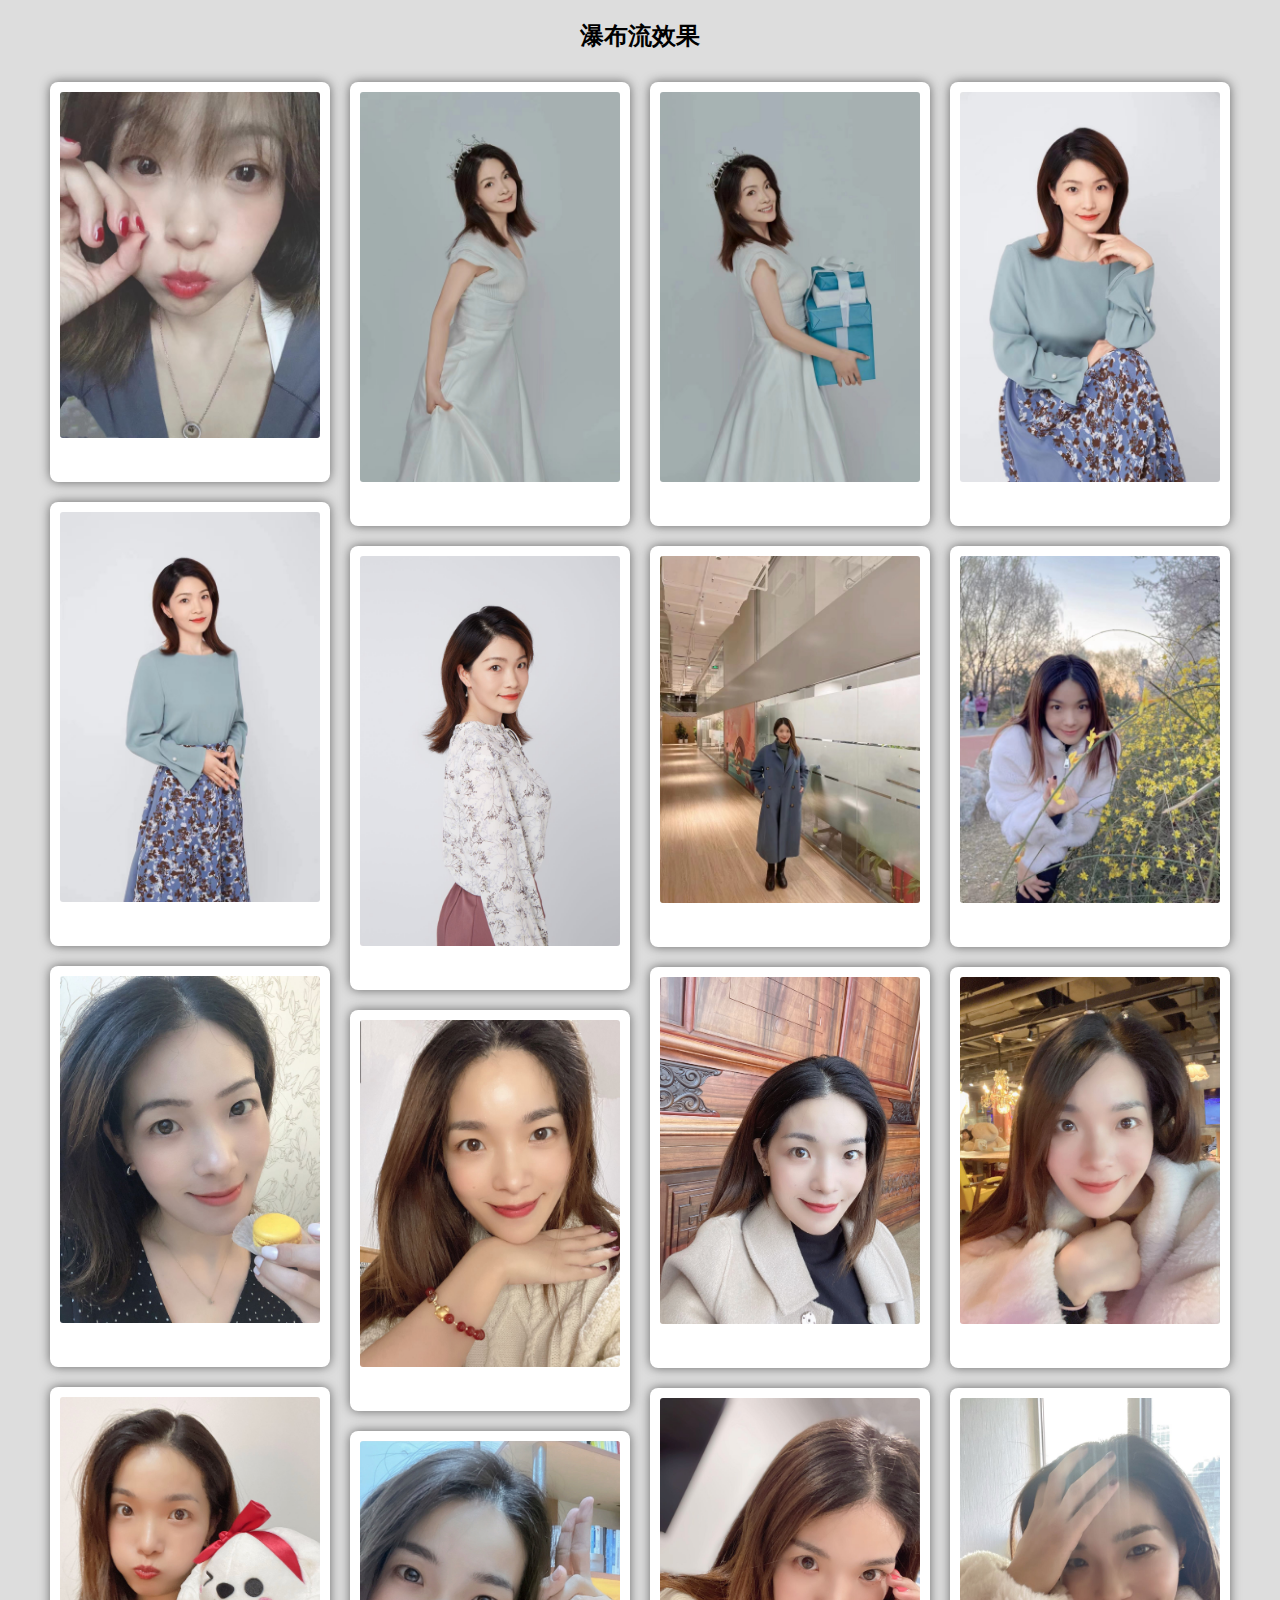
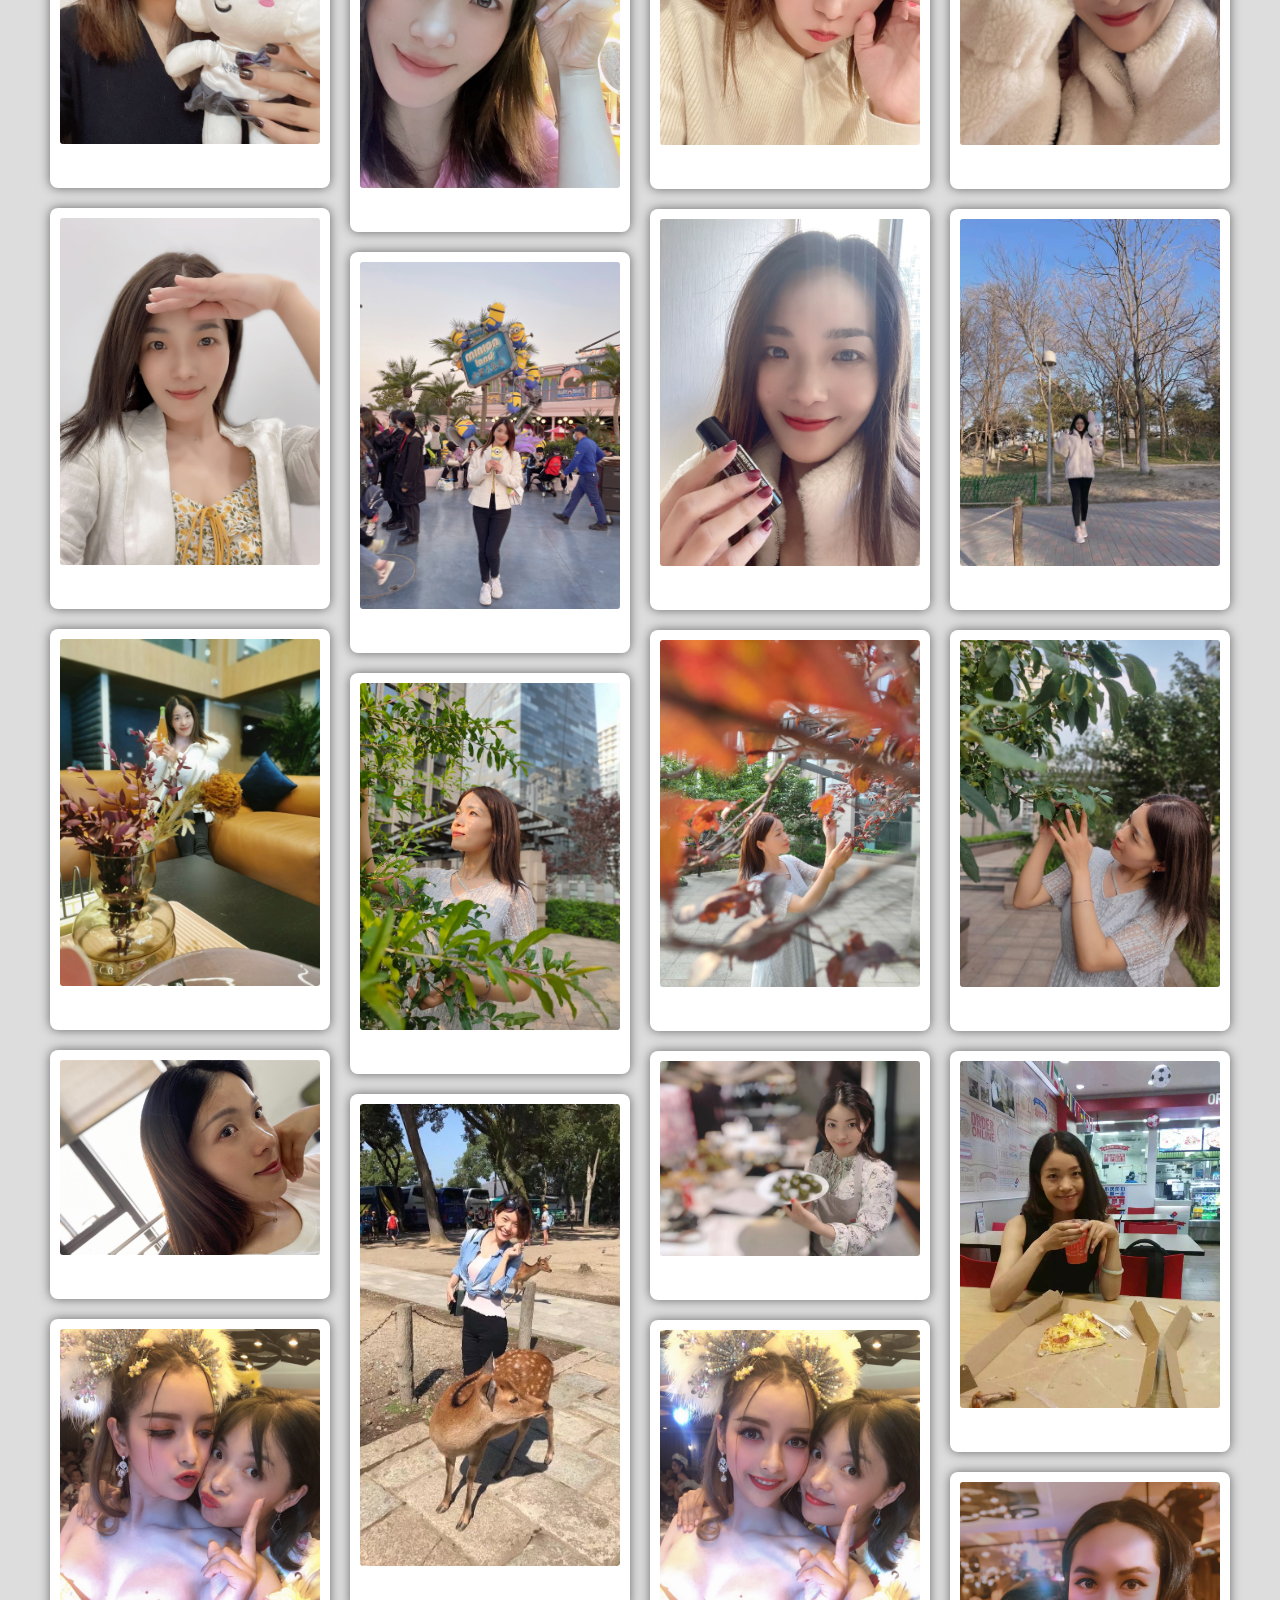
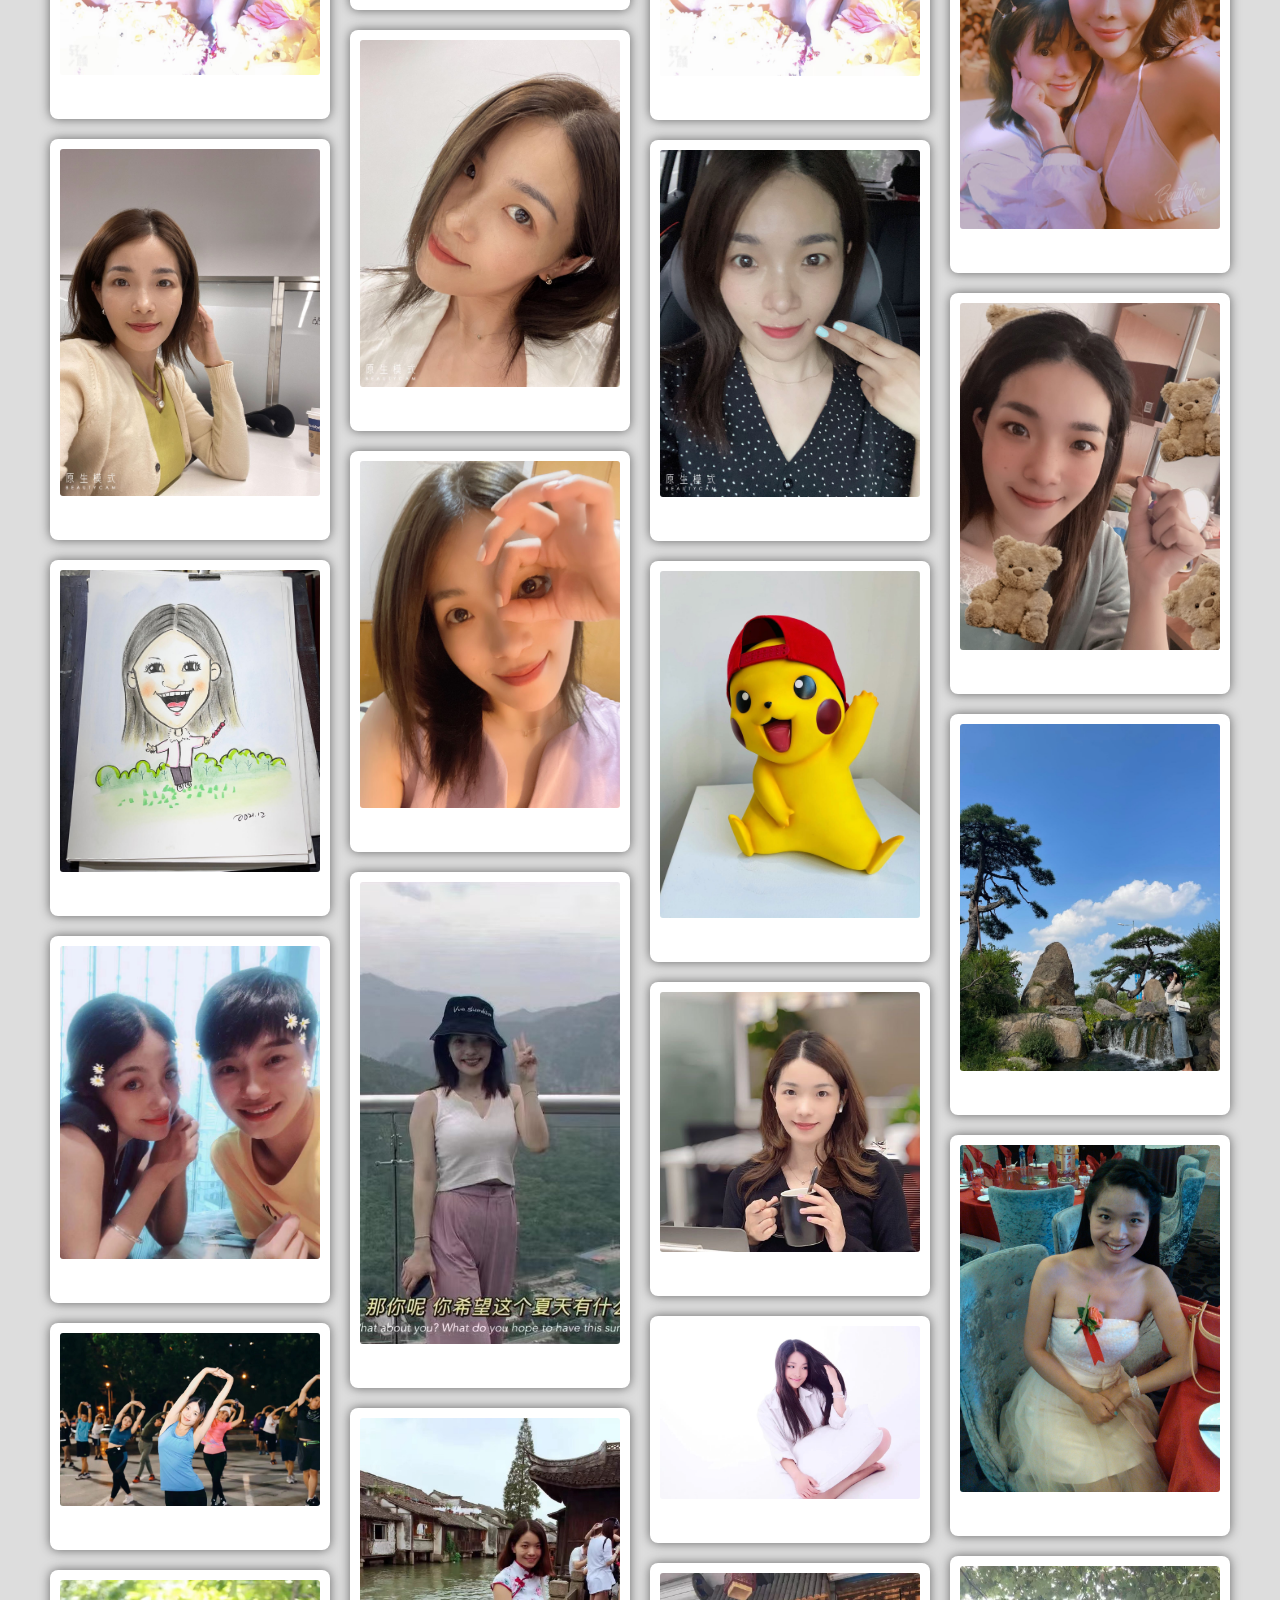
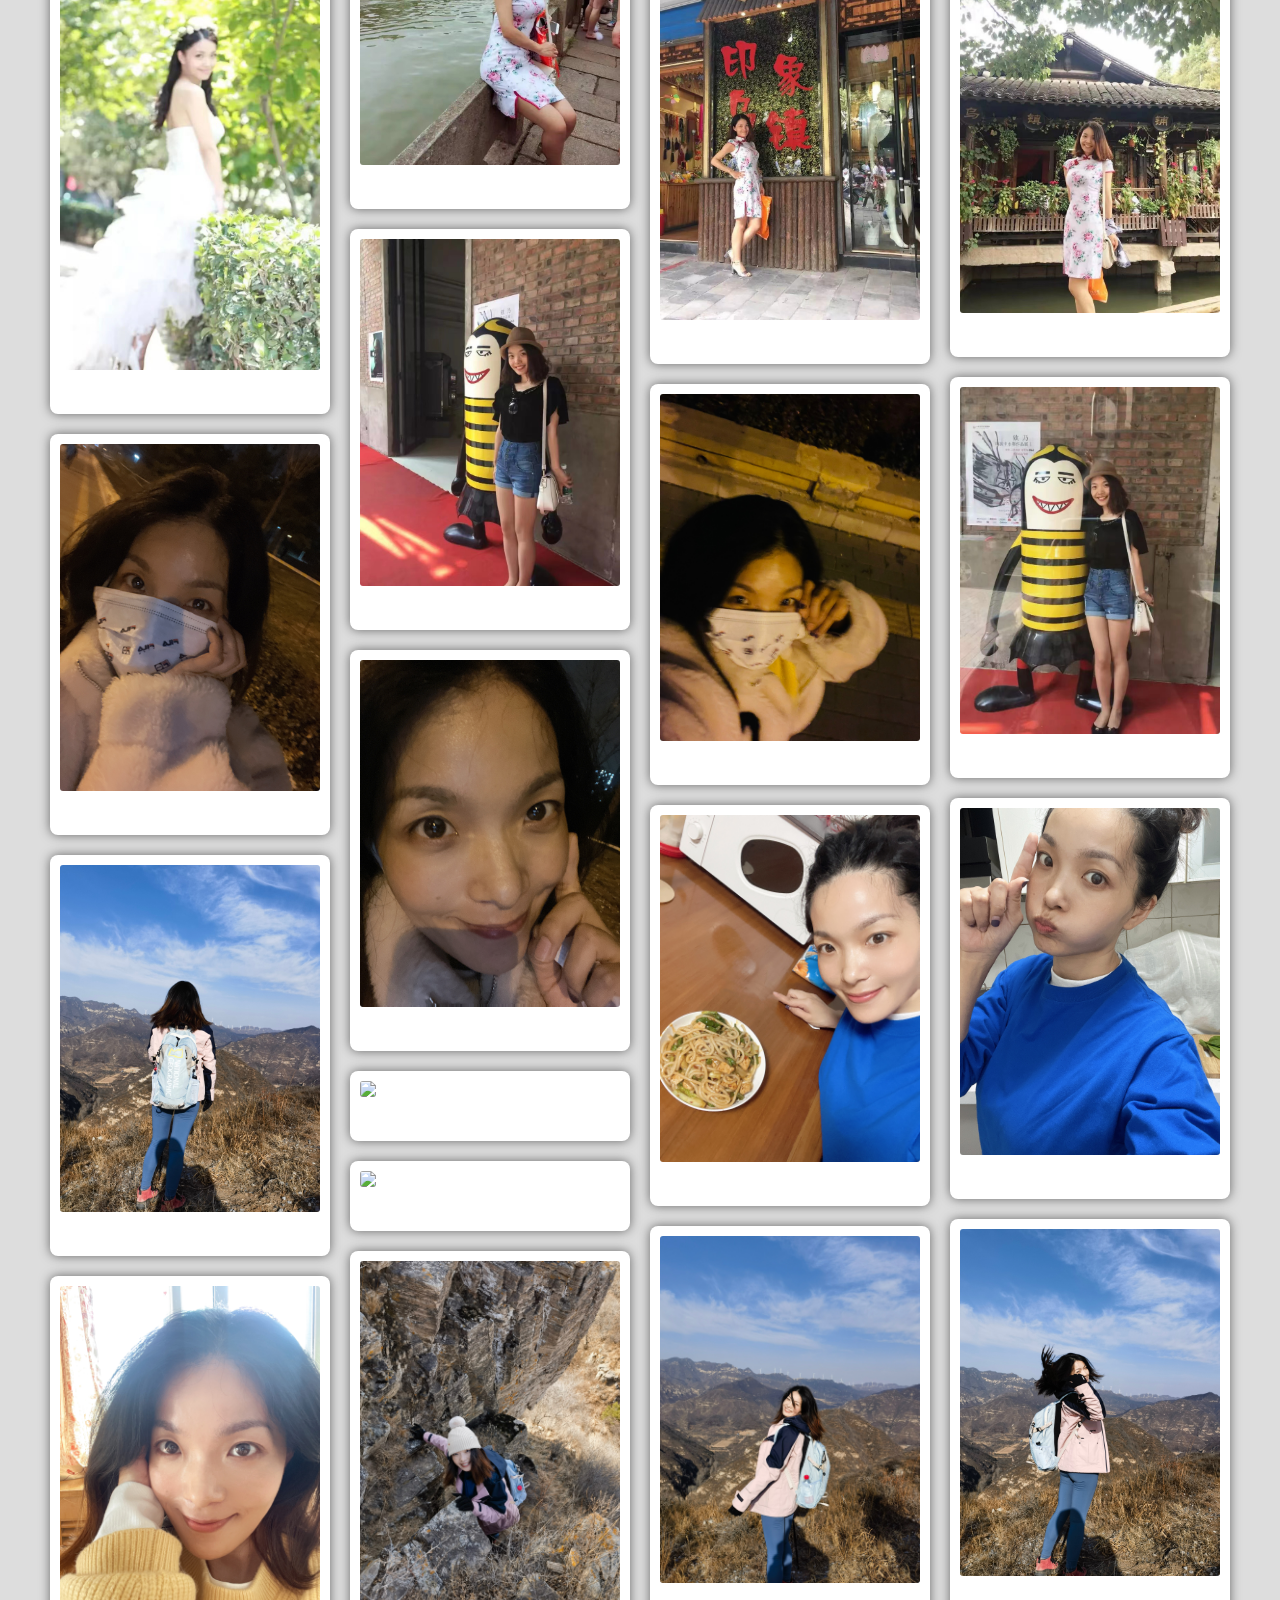
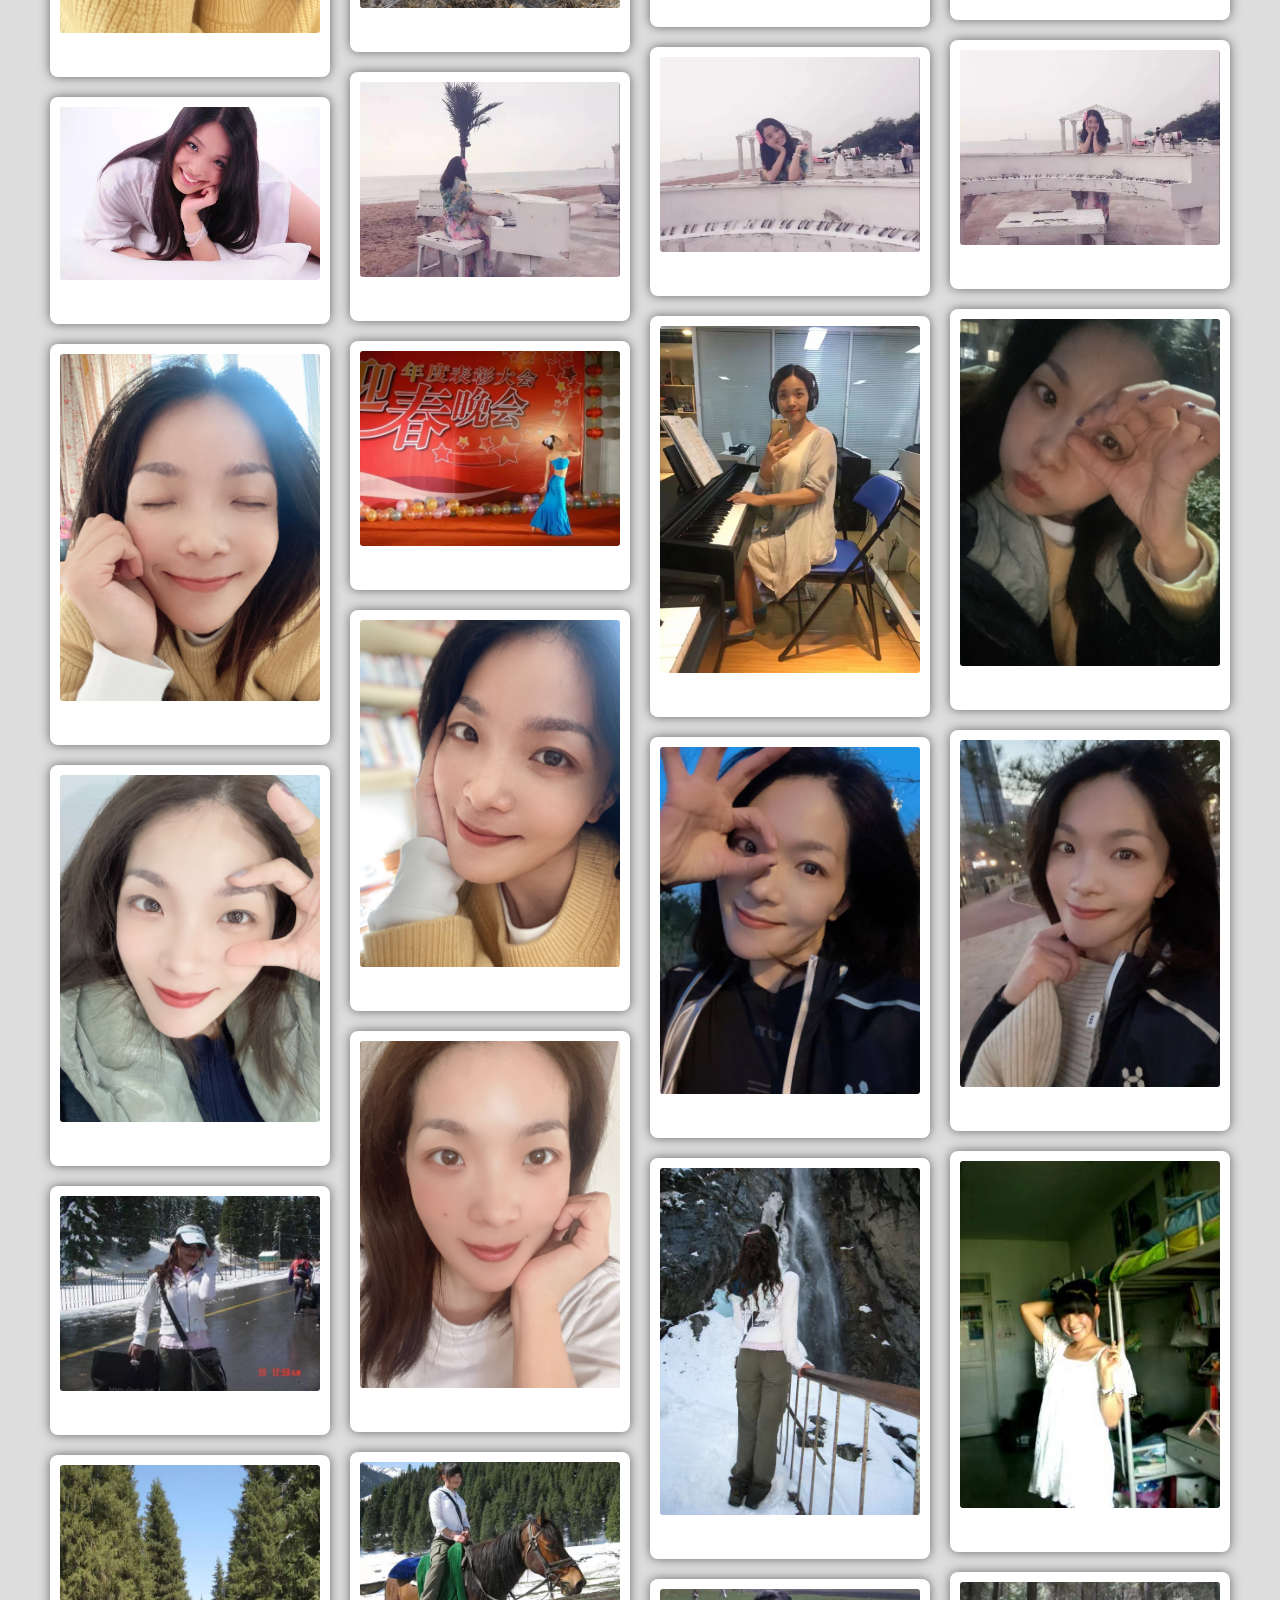
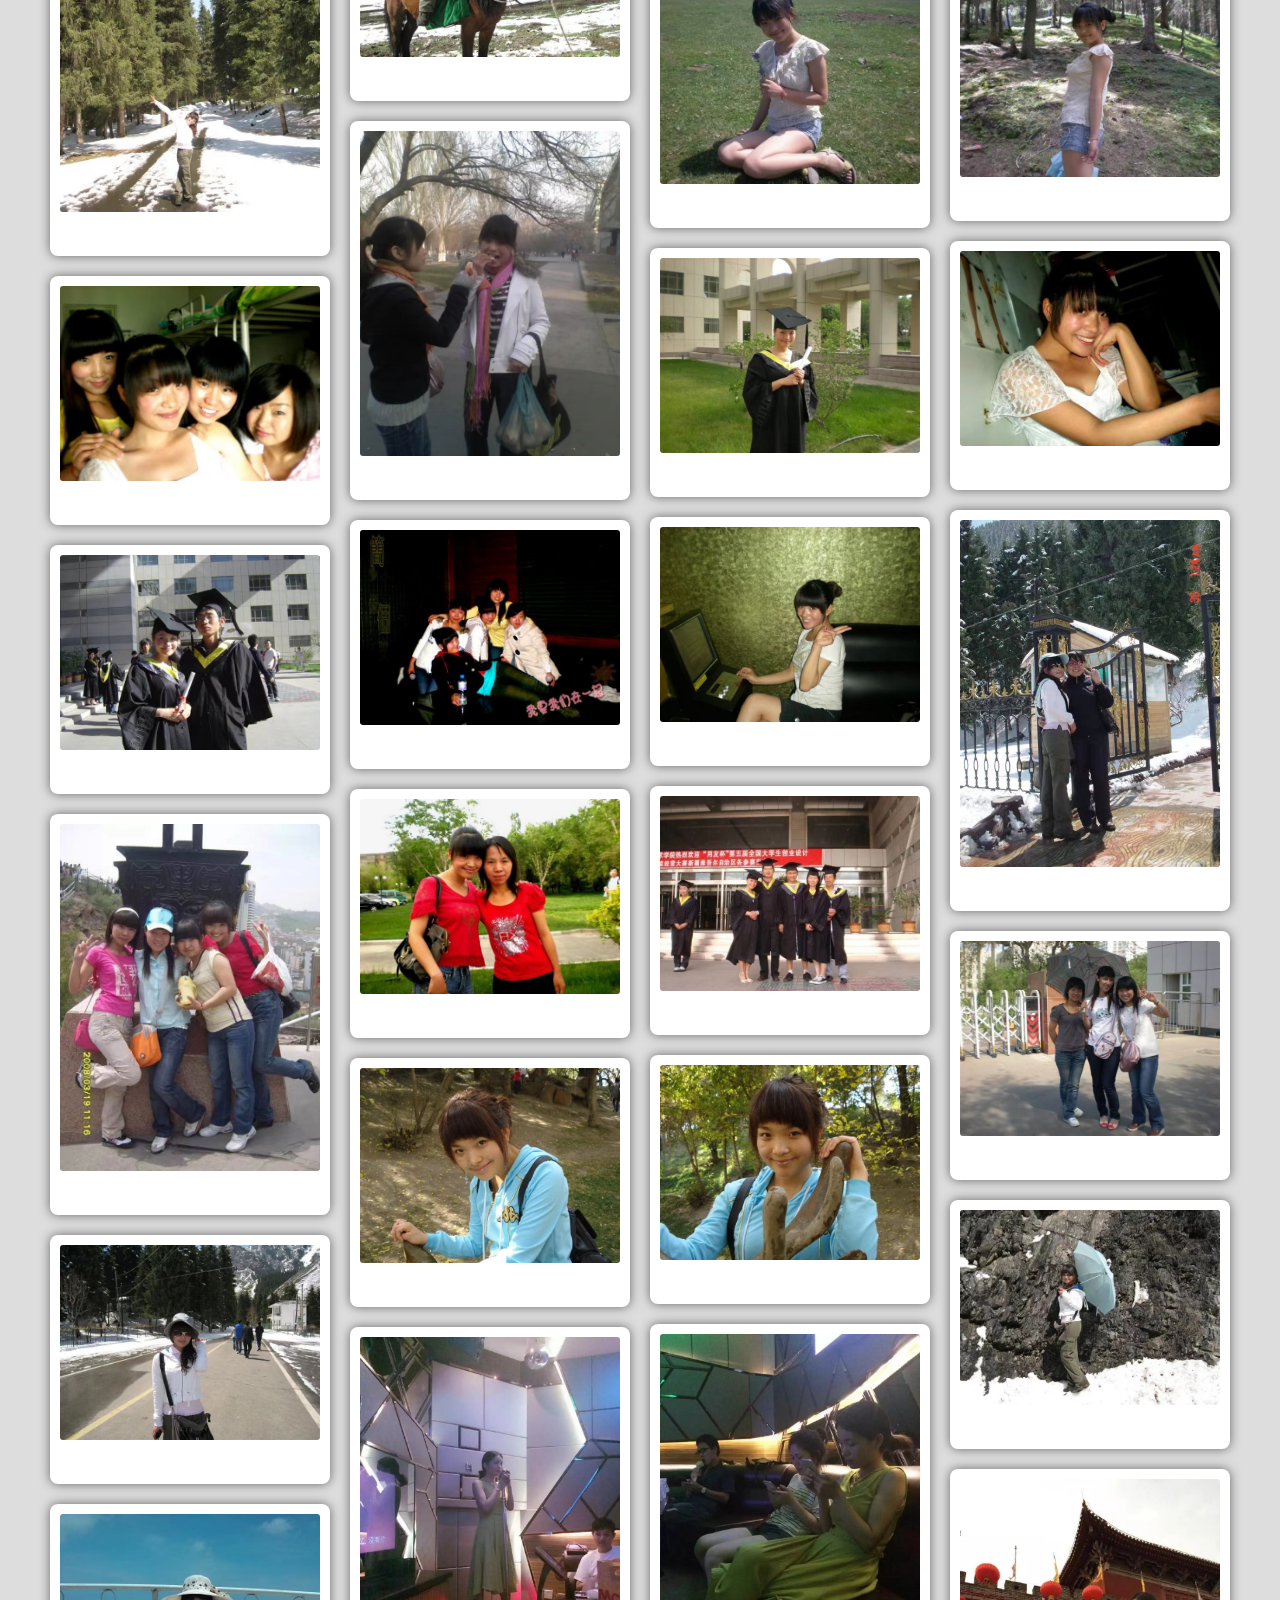
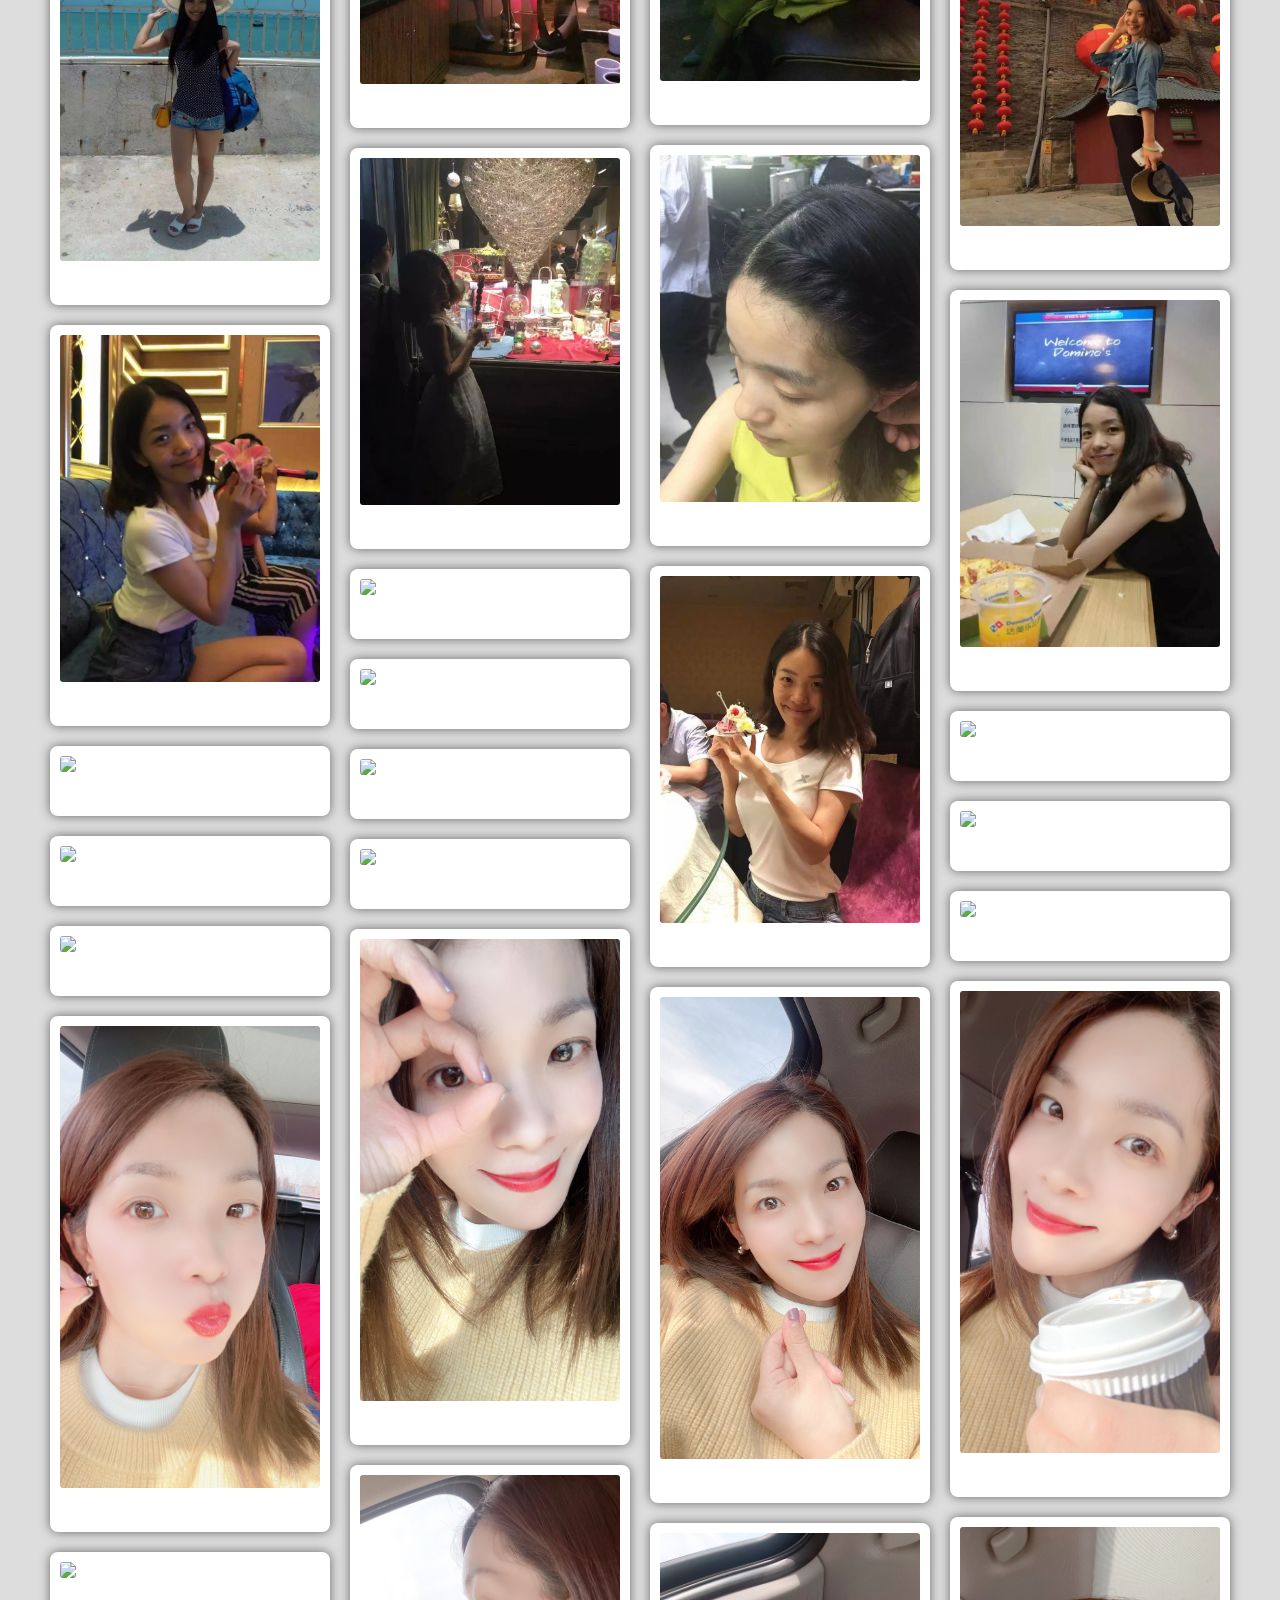
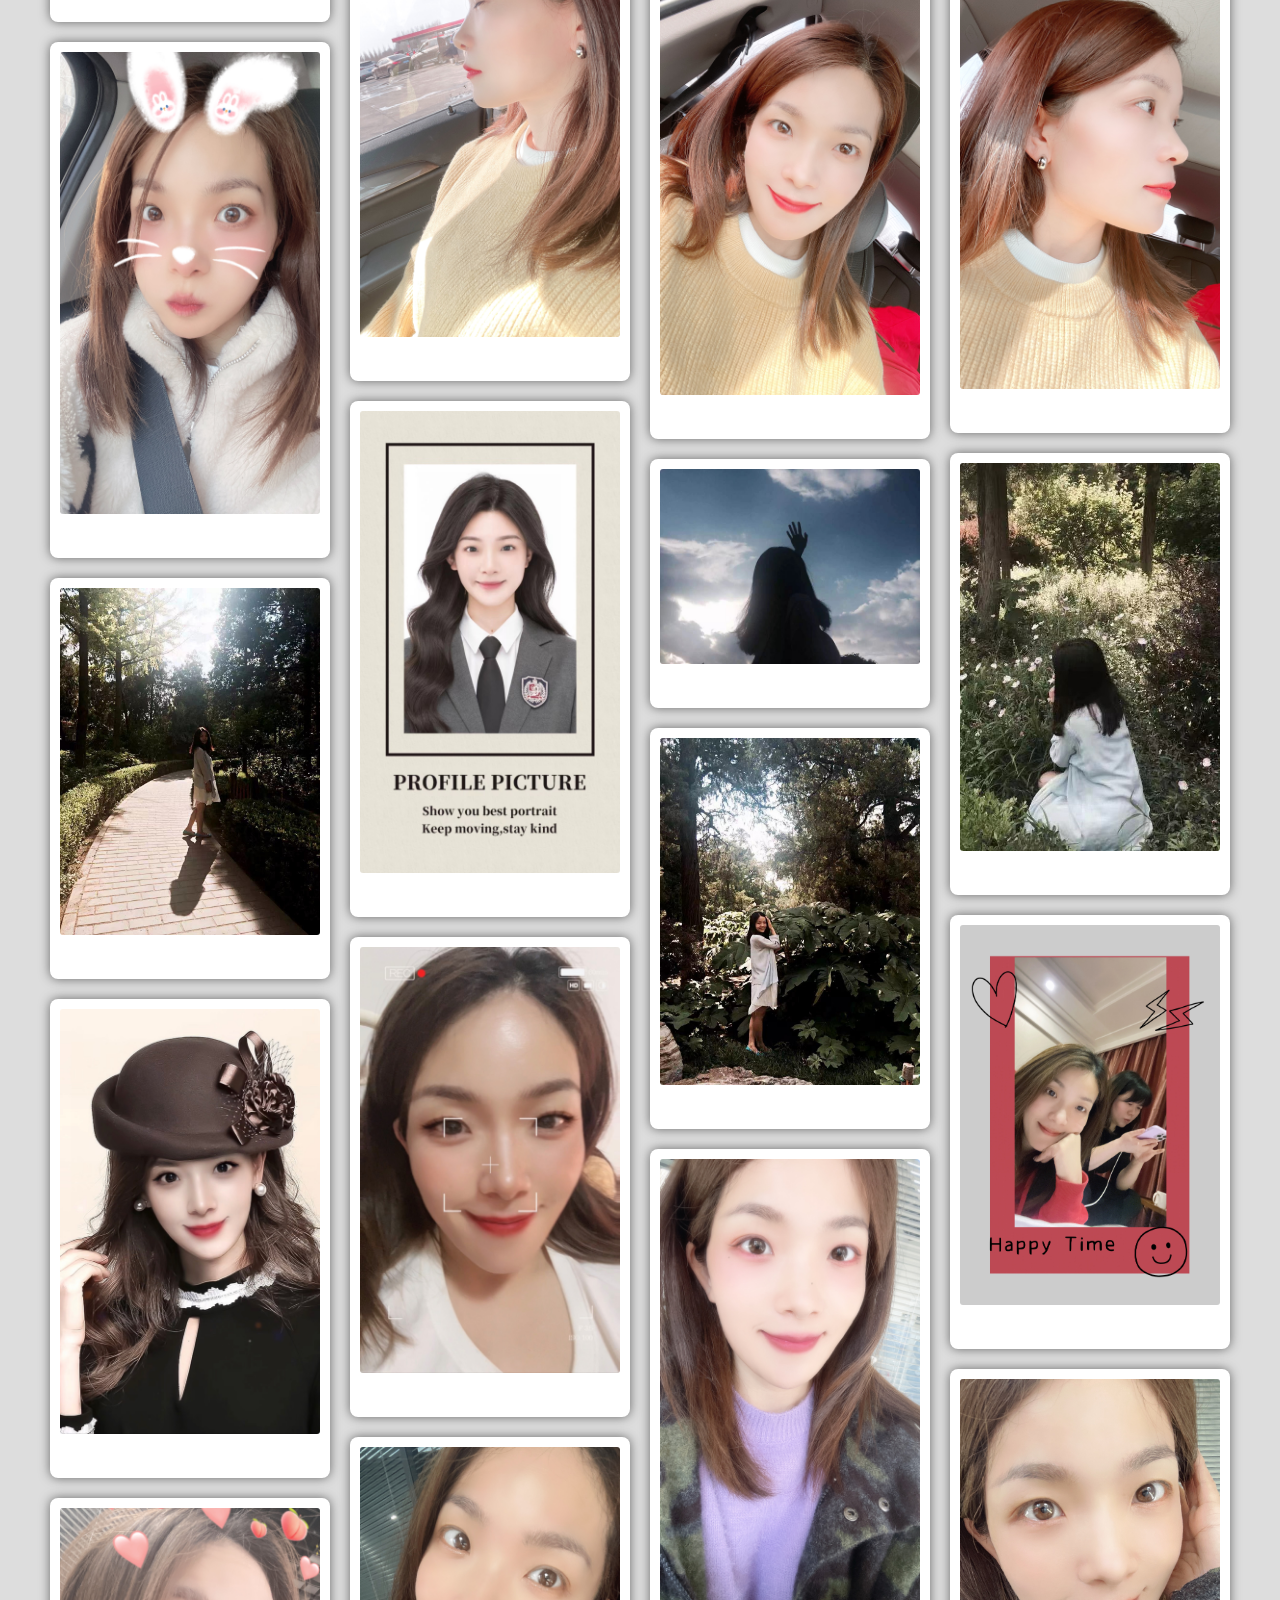
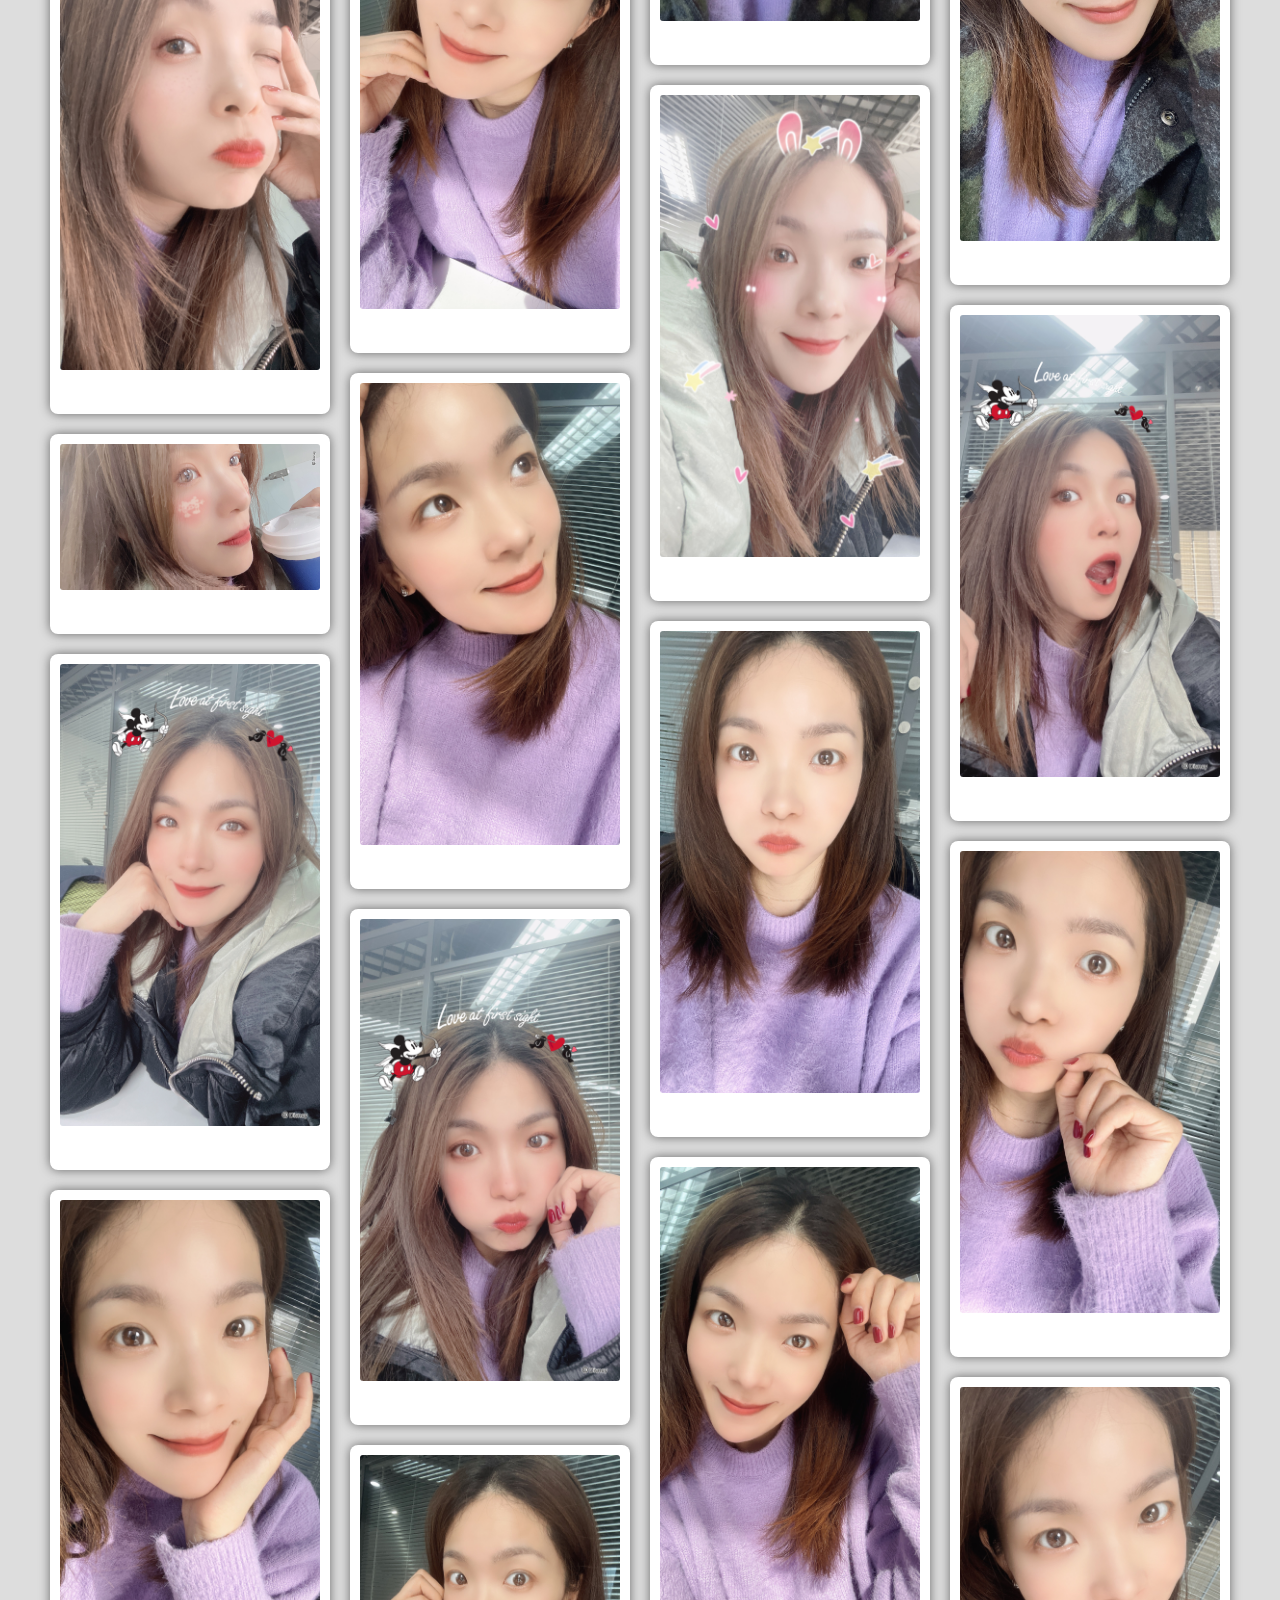
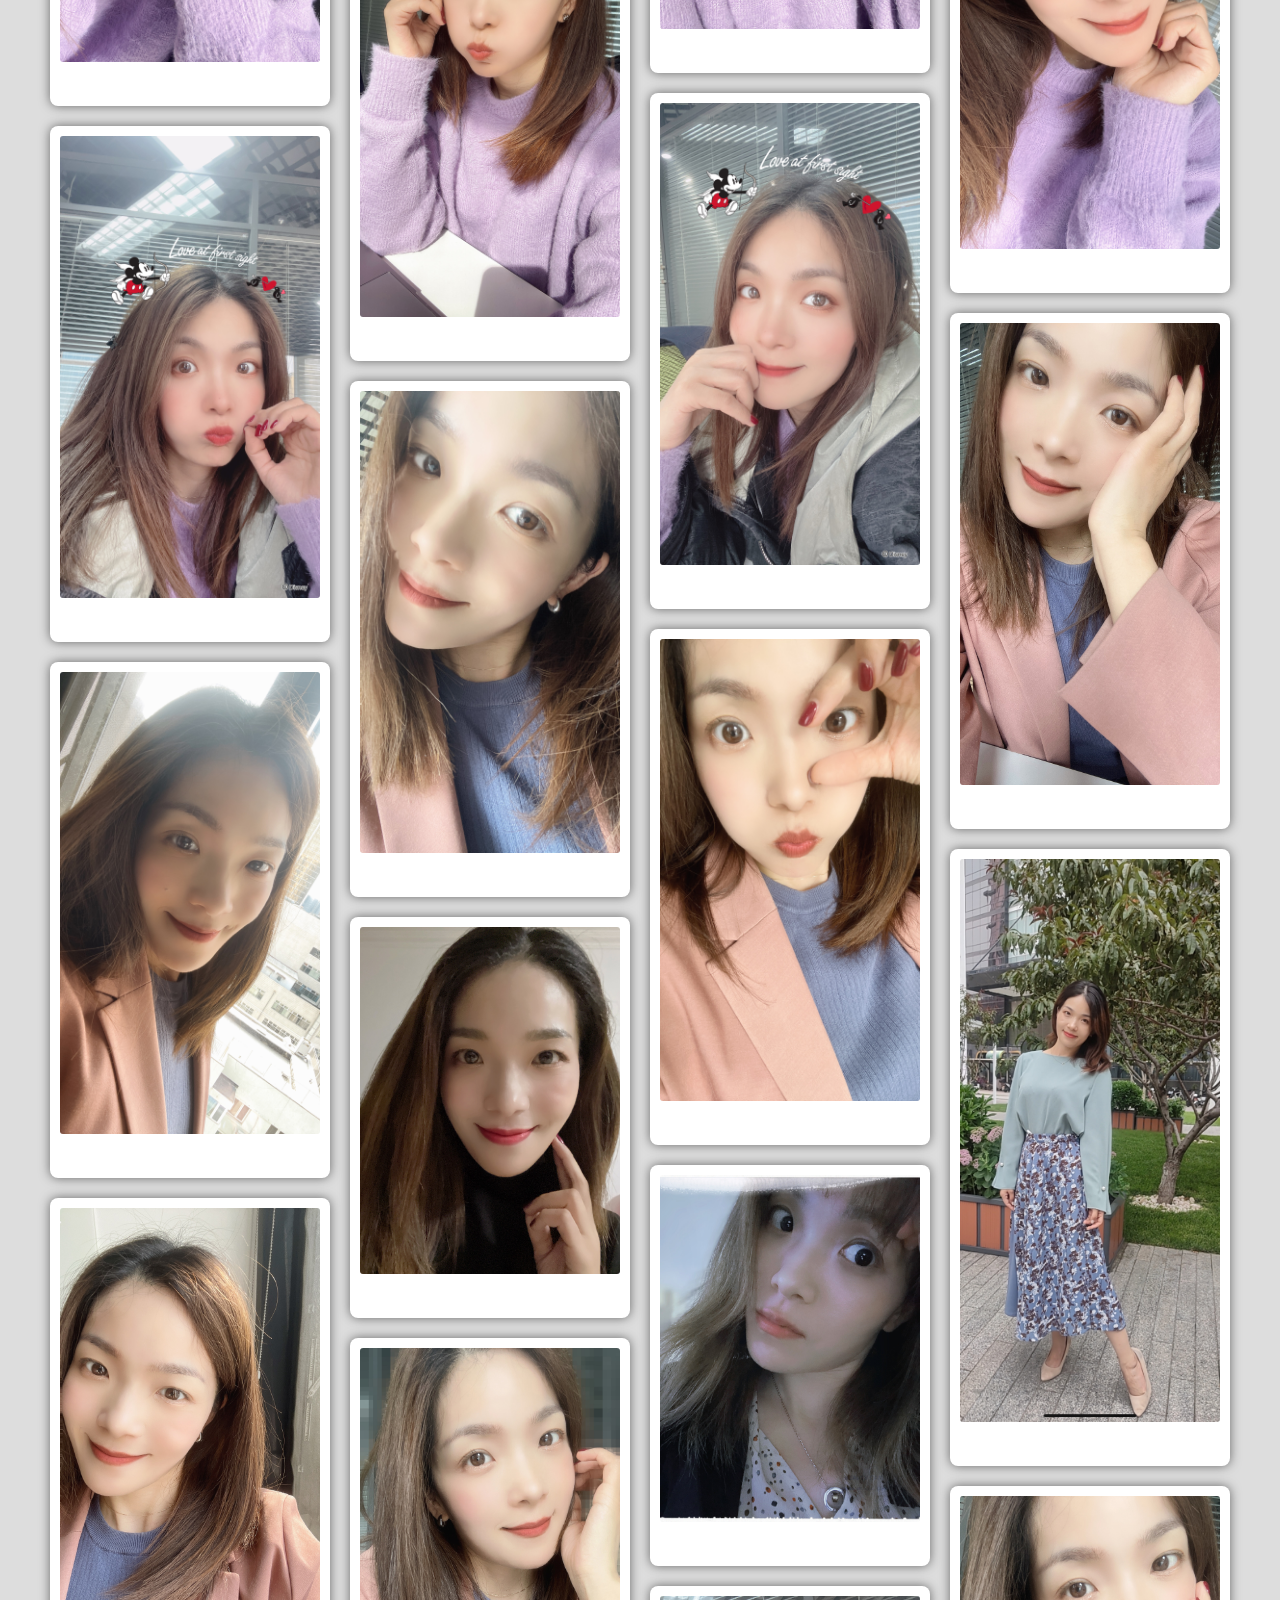
==== commit a908a6ec: "Commit" ====
--- a/index.html
+++ b/index.html
@@ -58,155 +58,240 @@
                 PBL('wrap', 'box');
                 //模拟数据(本人比较强迫症，为了好看初始给了52张图，10张其实都可以)
                 var data = [
-                {'src': '盘子钱-00101.jpeg', 'title': '盘子钱-00101'},
-                {'src': '盘子钱-00102.jpeg', 'title': '盘子钱-00102'},
-                {'src': '盘子钱-00103.jpeg', 'title': '盘子钱-00103'}, 
-                {'src': '盘子钱-00104.jpeg', 'title': '盘子钱-00104'},
-                {'src': '盘子钱-00105.jpeg', 'title': '盘子钱-00105'},
-                {'src': '盘子钱-00106.jpeg', 'title': '盘子钱-00106'}, 
-                {'src': '盘子钱-00107.jpeg', 'title': '盘子钱-00107'},
-                {'src': '盘子钱-00108.jpeg', 'title': '盘子钱-00108'},
-                {'src': '盘子钱-00109.jpeg', 'title': '盘子钱-00109'},
-                {'src': '盘子钱-00201.jpeg', 'title': '盘子钱-00201'},
-                {'src': '盘子钱-00202.jpeg', 'title': '盘子钱-00202'},
-                {'src': '盘子钱-00203.jpeg', 'title': '盘子钱-00203'},
-                {'src': '盘子钱-00204.jpeg', 'title': '盘子钱-00204'},
-                {'src': '盘子钱-00205.jpeg', 'title': '盘子钱-00205'},
-                {'src': '盘子钱-00206.jpeg', 'title': '盘子钱-00206'},
-                {'src': '盘子钱-00207.jpeg', 'title': '盘子钱-00207'},
-                {'src': '盘子钱-00208.jpeg', 'title': '盘子钱-00208'},
-                {'src': '盘子钱-00209.jpeg', 'title': '盘子钱-00209'},
-                {'src': '20.jpeg', 'title': '小仙女-20'},
-                {'src': '21.jpeg', 'title': '小仙女-21'},
-                {'src': '22.jpeg', 'title': '小仙女-22'},
-                {'src': '23.jpeg', 'title': '小仙女-23'},
-                {'src': '24.jpeg', 'title': '小仙女-24'},
-                {'src': '25.jpeg', 'title': '小仙女-25'},
-                {'src': '26.jpeg', 'title': '小仙女-26'},
-                {'src': '27.jpeg', 'title': '小仙女-27'},
-                {'src': '28.jpeg', 'title': '小仙女-28'},
-                {'src': '29.jpeg', 'title': '小仙女-29'},
-                {'src': '30.jpeg', 'title': '小仙女-30'},
-                {'src': '31.jpeg', 'title': '小仙女-31'},
-                {'src': '32.jpeg', 'title': '小仙女-32'},
-                {'src': '33.jpeg', 'title': '小仙女-33'},
-                {'src': '34.jpeg', 'title': '小仙女-34'},
-                {'src': '35.jpeg', 'title': '小仙女-35'},
-                {'src': '36.jpeg', 'title': '小仙女-36'},
-                {'src': '37.jpeg', 'title': '小仙女-37'},
-                {'src': '38.jpeg', 'title': '小仙女-38'},
-                {'src': '39.jpeg', 'title': '小仙女-39'},
-                {'src': '40.jpeg', 'title': '小仙女-40'},
-                {'src': '41.jpeg', 'title': '小仙女-41'},
-                {'src': '42.jpeg', 'title': '小仙女-42'},
-                {'src': '43.jpeg', 'title': '小仙女-43'},
-                {'src': '44.jpeg', 'title': '小仙女-44'},
-                {'src': '45.jpeg', 'title': '小仙女-45'},
-                {'src': '46.jpeg', 'title': '小仙女-46'},
-                {'src': '47.jpeg', 'title': '小仙女-47'},
-                {'src': '48.jpeg', 'title': '小仙女-48'},
-                {'src': '49.jpeg', 'title': '小仙女-49'},
-                {'src': '50.jpeg', 'title': '小仙女-50'},
-                {'src': '51.jpeg', 'title': '小仙女-51'},
-                {'src': '52.jpeg', 'title': '小仙女-52'}
-                {'src': '53.jpeg', 'title': '小仙女-53'}
-                {'src': '54.jpeg', 'title': '小仙女-54'},
-                {'src': '55.jpeg', 'title': '小仙女-55'},
-                {'src': '56.jpeg', 'title': '小仙女-56'}, 
-                {'src': '57.jpeg', 'title': '小仙女-57'},
-                {'src': '58.jpeg', 'title': '小仙女-58'},
-                {'src': '59.jpeg', 'title': '小仙女-59'},
-                {'src': '60.jpeg', 'title': '小仙女-60'},
-                {'src': '61.jpeg', 'title': '小仙女-11'},
-                {'src': '62.jpeg', 'title': '小仙女-12'},
-                {'src': '63.jpeg', 'title': '小仙女-13'},
-                {'src': '64.jpeg', 'title': '小仙女-14'},
-                {'src': '65.jpeg', 'title': '小仙女-15'},
-                {'src': '66.jpeg', 'title': '小仙女-16'},
-                {'src': '67.jpeg', 'title': '小仙女-17'},
-                {'src': '68.jpeg', 'title': '小仙女-18'},
-                {'src': '69.jpeg', 'title': '小仙女-19'},
-                {'src': '70.jpeg', 'title': '小仙女-1'},
-               	{'src': '71.jpeg', 'title': '小仙女-1'},
-                {'src': '72.jpeg', 'title': '小仙女-2'},
-                {'src': '73.jpeg', 'title': '小仙女-3'}, 
-                {'src': '74.jpeg', 'title': '小仙女-4'},
-                {'src': '75.jpeg', 'title': '小仙女-5'},
-                {'src': '76.jpeg', 'title': '小仙女-6'}, 
-                {'src': '77.jpeg', 'title': '小仙女-7'},
-                {'src': '78.jpeg', 'title': '小仙女-8'},
-                {'src': '79.jpeg', 'title': '小仙女-9'},
-                {'src': '80.jpeg', 'title': '小仙女-1'},
-                {'src': '81.jpeg', 'title': '小仙女-1'},
-                {'src': '82.jpeg', 'title': '小仙女-2'},
-                {'src': '83.jpeg', 'title': '小仙女-3'}, 
-                {'src': '84.jpeg', 'title': '小仙女-4'},
-                {'src': '85.jpeg', 'title': '小仙女-5'},
-                {'src': '86.jpeg', 'title': '小仙女-6'}, 
-                {'src': '87.jpeg', 'title': '小仙女-7'},
-                {'src': '88.jpeg', 'title': '小仙女-8'},
-                {'src': '89.jpeg', 'title': '小仙女-9'},
-                {'src': '90.jpeg', 'title': '小仙女-1'},
-                {'src': '91.jpeg', 'title': '小仙女-1'},
-                {'src': '92.jpeg', 'title': '小仙女-2'},
-                {'src': '93.jpeg', 'title': '小仙女-3'}, 
-                {'src': '94.jpeg', 'title': '小仙女-4'},
-                {'src': '95.jpeg', 'title': '小仙女-5'},
-                {'src': '96.jpeg', 'title': '小仙女-6'}, 
-                {'src': '97.jpeg', 'title': '小仙女-7'},
-                {'src': '98.jpeg', 'title': '小仙女-8'},
-                {'src': '99.jpeg', 'title': '小仙女-9'},
-                {'src': '100.jpeg', 'title': '小仙女-1'},
-                {'src': '101.jpeg', 'title': '小仙女-2'},
-                {'src': '102.jpeg', 'title': '小仙女-3'}, 
-                {'src': '103.jpeg', 'title': '小仙女-4'},
-                {'src': '104.jpeg', 'title': '小仙女-4'},
-                {'src': '105.jpeg', 'title': '小仙女-5'},
-                {'src': '106.jpeg', 'title': '小仙女-6'}, 
-                {'src': '107.jpeg', 'title': '小仙女-7'},
-                {'src': '108.jpeg', 'title': '小仙女-8'},
-                {'src': '109.jpeg', 'title': '小仙女-9'},
-                {'src': '110.jpeg', 'title': '小仙女-1'},
-                {'src': '111.jpeg', 'title': '小仙女-1'},
-                {'src': '112.jpeg', 'title': '小仙女-2'},
-                {'src': '113.jpeg', 'title': '小仙女-3'}, 
-                {'src': '114.jpeg', 'title': '小仙女-4'},
-                {'src': '115.jpeg', 'title': '小仙女-5'},
-                {'src': '116.jpeg', 'title': '小仙女-6'}, 
-                {'src': '117.jpeg', 'title': '小仙女-7'},
-                {'src': '118.jpeg', 'title': '小仙女-8'},
-                {'src': '119.jpeg', 'title': '小仙女-9'},
-                {'src': '120.jpeg', 'title': '小仙女-1'},
-                {'src': '121.jpeg', 'title': '小仙女-1'},
-                {'src': '122.jpeg', 'title': '小仙女-2'},
-                {'src': '123.jpeg', 'title': '小仙女-3'}, 
-                {'src': '124.jpeg', 'title': '小仙女-4'},
-                {'src': '125.jpeg', 'title': '小仙女-5'},
-                {'src': '126.jpeg', 'title': '小仙女-6'}, 
-                {'src': '127.jpeg', 'title': '小仙女-7'},
-                {'src': '128.jpeg', 'title': '小仙女-8'},
-                {'src': '129.jpeg', 'title': '小仙女-9'},
-                {'src': '130.jpeg', 'title': '小仙女-1'},
-                {'src': '131.jpeg', 'title': '小仙女-1'},
-                {'src': '132.jpeg', 'title': '小仙女-2'},
-                {'src': '133.jpeg', 'title': '小仙女-3'}, 
-                {'src': '134.jpeg', 'title': '小仙女-4'},
-                {'src': '135.jpeg', 'title': '小仙女-5'},
-                {'src': '136.jpeg', 'title': '小仙女-6'}, 
-                {'src': '137.jpeg', 'title': '小仙女-7'},
-                {'src': '138.jpeg', 'title': '小仙女-8'},
-                {'src': '139.jpeg', 'title': '小仙女-9'},
-                {'src': '140.jpeg', 'title': '小仙女-1'},
-                {'src': '141.jpeg', 'title': '小仙女-1'},
-                {'src': '142.jpeg', 'title': '小仙女-2'},
-                {'src': '143.jpeg', 'title': '小仙女-3'}, 
-                {'src': '144.jpeg', 'title': '小仙女-4'},
-                {'src': '145.jpeg', 'title': '小仙女-5'},
-                {'src': '146.jpeg', 'title': '小仙女-6'}, 
-                {'src': '147.jpeg', 'title': '小仙女-7'},
-                {'src': '148.jpeg', 'title': '小仙女-8'},
-                {'src': '149.jpeg', 'title': '小仙女-9'},
-                {'src': '150.jpeg', 'title': '小仙女-9'}
+                {'src': '盘子钱-00101.jpeg', 'title': ''},
+                {'src': '盘子钱-00102.jpeg', 'title': ''},
+                {'src': '盘子钱-00103.jpeg', 'title': ''}, 
+                {'src': '盘子钱-00104.jpeg', 'title': ''},
+                {'src': '盘子钱-00105.jpeg', 'title': ''},
+                {'src': '盘子钱-00106.jpeg', 'title': ''}, 
+                {'src': '盘子钱-00107.jpeg', 'title': ''},
+                {'src': '盘子钱-00108.jpeg', 'title': ''},
+                {'src': '盘子钱-00109.jpeg', 'title': ''},
+                {'src': '盘子钱-00201.jpeg', 'title': ''},
+                {'src': '盘子钱-00202.jpeg', 'title': ''},
+                {'src': '盘子钱-00203.jpeg', 'title': ''},
+                {'src': '盘子钱-00204.jpeg', 'title': ''},
+                {'src': '盘子钱-00205.jpeg', 'title': ''},
+                {'src': '盘子钱-00206.jpeg', 'title': ''},
+                {'src': '盘子钱-00207.jpeg', 'title': ''},
+                {'src': '盘子钱-00208.jpeg', 'title': ''},
+                {'src': '盘子钱-00209.jpeg', 'title': ''},
+                {'src': '盘子钱-00301.jpeg', 'title': ''},
+                {'src': '盘子钱-00302.jpeg', 'title': ''},
+                {'src': '盘子钱-00303.jpeg', 'title': ''},
+                {'src': '盘子钱-00304.jpeg', 'title': ''},
+                {'src': '盘子钱-00305.jpeg', 'title': ''},
+                {'src': '盘子钱-00306.jpeg', 'title': ''},
+                {'src': '盘子钱-00307.jpeg', 'title': ''},
+                {'src': '盘子钱-00308.jpeg', 'title': ''},
+                {'src': '盘子钱-00309.jpeg', 'title': ''},
+                {'src': '盘子钱-00401.jpeg', 'title': ''},
+                {'src': '盘子钱-00402.jpeg', 'title': ''},
+                {'src': '盘子钱-00403.jpeg', 'title': ''},
+                {'src': '盘子钱-00404.jpeg', 'title': ''},
+                {'src': '盘子钱-00405.jpeg', 'title': ''},
+                {'src': '盘子钱-00406.jpeg', 'title': ''},
+                {'src': '盘子钱-00407.jpeg', 'title': ''},
+                {'src': '盘子钱-00408.jpeg', 'title': ''},
+                {'src': '盘子钱-00409.jpeg', 'title': ''},
+                {'src': '盘子钱-00501.jpeg', 'title': ''},
+                {'src': '盘子钱-00502.jpeg', 'title': ''},
+                {'src': '盘子钱-00503.jpeg', 'title': ''}, 
+                {'src': '盘子钱-00504.jpeg', 'title': ''},
+                {'src': '盘子钱-00505.jpeg', 'title': ''},
+                {'src': '盘子钱-00506.jpeg', 'title': ''}, 
+                {'src': '盘子钱-00507.jpeg', 'title': ''},
+                {'src': '盘子钱-00508.jpeg', 'title': ''},
+                {'src': '盘子钱-00509.jpeg', 'title': ''},
+                {'src': '盘子钱-00601.jpeg', 'title': ''},
+                {'src': '盘子钱-00602.jpeg', 'title': ''},
+                {'src': '盘子钱-00603.jpeg', 'title': ''},
+                {'src': '盘子钱-00604.jpeg', 'title': ''},
+                {'src': '盘子钱-00605.jpeg', 'title': ''},
+                {'src': '盘子钱-00606.jpeg', 'title': ''},
+                {'src': '盘子钱-00607.jpeg', 'title': ''},
+                {'src': '盘子钱-00608.jpeg', 'title': ''},
+                {'src': '盘子钱-00609.jpeg', 'title': ''},
+                {'src': '盘子钱-00701.jpeg', 'title': ''},
+                {'src': '盘子钱-00702.jpeg', 'title': ''},
+                {'src': '盘子钱-00703.jpeg', 'title': ''},
+                {'src': '盘子钱-00704.jpeg', 'title': ''},
+                {'src': '盘子钱-00705.jpeg', 'title': ''},
+                {'src': '盘子钱-00706.jpeg', 'title': ''},
+                {'src': '盘子钱-00707.jpeg', 'title': ''},
+                {'src': '盘子钱-00708.jpeg', 'title': ''},
+                {'src': '盘子钱-00709.jpeg', 'title': ''},
+                {'src': '盘子钱-00801.jpeg', 'title': ''},
+                {'src': '盘子钱-00802.jpeg', 'title': ''},
+                {'src': '盘子钱-00803.jpeg', 'title': ''},
+                {'src': '盘子钱-00804.jpeg', 'title': ''},
+                {'src': '盘子钱-00805.jpeg', 'title': ''},
+                {'src': '盘子钱-00806.jpeg', 'title': ''},
+                {'src': '盘子钱-00807.jpeg', 'title': ''},
+                {'src': '盘子钱-00808.jpeg', 'title': ''},
+                {'src': '盘子钱-00809.jpeg', 'title': ''},
+                {'src': '盘子钱-00901.jpeg', 'title': ''},
+                {'src': '盘子钱-00902.jpeg', 'title': ''},
+                {'src': '盘子钱-00903.jpeg', 'title': ''}, 
+                {'src': '盘子钱-00904.jpeg', 'title': ''},
+                {'src': '盘子钱-00905.jpeg', 'title': ''},
+                {'src': '盘子钱-00906.jpeg', 'title': ''}, 
+                {'src': '盘子钱-00907.jpeg', 'title': ''},
+                {'src': '盘子钱-00908.jpeg', 'title': ''},
+                {'src': '盘子钱-00909.jpeg', 'title': ''},
+                {'src': '盘子钱-01001.jpeg', 'title': ''},
+                {'src': '盘子钱-01002.jpeg', 'title': ''},
+                {'src': '盘子钱-01003.jpeg', 'title': ''},
+                {'src': '盘子钱-01004.jpeg', 'title': ''},
+                {'src': '盘子钱-01005.jpeg', 'title': ''},
+                {'src': '盘子钱-01006.jpeg', 'title': ''},
+                {'src': '盘子钱-01007.jpeg', 'title': ''},
+                {'src': '盘子钱-01008.jpeg', 'title': ''},
+                {'src': '盘子钱-01009.jpeg', 'title': ''},
+                {'src': '盘子钱-01101.jpeg', 'title': ''},
+                {'src': '盘子钱-01102.jpeg', 'title': ''},
+                {'src': '盘子钱-01103.jpeg', 'title': ''}, 
+                {'src': '盘子钱-01104.jpeg', 'title': ''},
+                {'src': '盘子钱-01105.jpeg', 'title': ''},
+                {'src': '盘子钱-01106.jpeg', 'title': ''}, 
+                {'src': '盘子钱-01107.jpeg', 'title': ''},
+                {'src': '盘子钱-01108.jpeg', 'title': ''},
+                {'src': '盘子钱-01109.jpeg', 'title': ''},
+                {'src': '盘子钱-01201.jpeg', 'title': ''},
+                {'src': '盘子钱-01202.jpeg', 'title': ''},
+                {'src': '盘子钱-01203.jpeg', 'title': ''},
+                {'src': '盘子钱-01204.jpeg', 'title': ''},
+                {'src': '盘子钱-01205.jpeg', 'title': ''},
+                {'src': '盘子钱-01206.jpeg', 'title': ''},
+                {'src': '盘子钱-01207.jpeg', 'title': ''},
+                {'src': '盘子钱-01208.jpeg', 'title': ''},
+                {'src': '盘子钱-01209.jpeg', 'title': ''},
+                {'src': '盘子钱-01301.jpeg', 'title': ''},
+                {'src': '盘子钱-01302.jpeg', 'title': ''},
+                {'src': '盘子钱-01303.jpeg', 'title': ''},
+                {'src': '盘子钱-01304.jpeg', 'title': ''},
+                {'src': '盘子钱-01305.jpeg', 'title': ''},
+                {'src': '盘子钱-01306.jpeg', 'title': ''},
+                {'src': '盘子钱-01307.jpeg', 'title': ''},
+                {'src': '盘子钱-01308.jpeg', 'title': ''},
+                {'src': '盘子钱-01309.jpeg', 'title': ''},
+                {'src': '盘子钱-01401.jpeg', 'title': ''},
+                {'src': '盘子钱-01402.jpeg', 'title': ''},
+                {'src': '盘子钱-01403.jpeg', 'title': ''},
+                {'src': '盘子钱-01404.jpeg', 'title': ''},
+                {'src': '盘子钱-01405.jpeg', 'title': ''},
+                {'src': '盘子钱-01406.jpeg', 'title': ''},
+                {'src': '盘子钱-01407.jpeg', 'title': ''},
+                {'src': '盘子钱-01408.jpeg', 'title': ''},
+                {'src': '盘子钱-01409.jpeg', 'title': ''},
+                {'src': '盘子钱-01501.jpeg', 'title': ''},
+                {'src': '盘子钱-01502.jpeg', 'title': ''},
+                {'src': '盘子钱-01503.jpeg', 'title': ''}, 
+                {'src': '盘子钱-01504.jpeg', 'title': ''},
+                {'src': '盘子钱-01505.jpeg', 'title': ''},
+                {'src': '盘子钱-01506.jpeg', 'title': ''}, 
+                {'src': '盘子钱-01507.jpeg', 'title': ''},
+                {'src': '盘子钱-01508.jpeg', 'title': ''},
+                {'src': '盘子钱-01509.jpeg', 'title': ''},
+                {'src': '盘子钱-01601.jpeg', 'title': ''},
+                {'src': '盘子钱-01602.jpeg', 'title': ''},
+                {'src': '盘子钱-01603.jpeg', 'title': ''},
+                {'src': '盘子钱-01604.jpeg', 'title': ''},
+                {'src': '盘子钱-01605.jpeg', 'title': ''},
+                {'src': '盘子钱-01606.jpeg', 'title': ''},
+                {'src': '盘子钱-01607.jpeg', 'title': ''},
+                {'src': '盘子钱-01608.jpeg', 'title': ''},
+                {'src': '盘子钱-01609.jpeg', 'title': ''},
+                {'src': '盘子钱-01701.jpeg', 'title': ''},
+                {'src': '盘子钱-01702.jpeg', 'title': ''},
+                {'src': '盘子钱-01703.jpeg', 'title': ''},
+                {'src': '盘子钱-01704.jpeg', 'title': ''},
+                {'src': '盘子钱-01705.jpeg', 'title': ''},
+                {'src': '盘子钱-01706.jpeg', 'title': ''},
+                {'src': '盘子钱-01707.jpeg', 'title': ''},
+                {'src': '盘子钱-01708.jpeg', 'title': ''},
+                {'src': '盘子钱-01709.jpeg', 'title': ''},
+                {'src': '盘子钱-01801.jpeg', 'title': ''},
+                {'src': '盘子钱-01802.jpeg', 'title': ''},
+                {'src': '盘子钱-01803.jpeg', 'title': ''},
+                {'src': '盘子钱-01804.jpeg', 'title': ''},
+                {'src': '盘子钱-01805.jpeg', 'title': ''},
+                {'src': '盘子钱-01806.jpeg', 'title': ''},
+                {'src': '盘子钱-01807.jpeg', 'title': ''},
+                {'src': '盘子钱-01808.jpeg', 'title': ''},
+                {'src': '盘子钱-01809.jpeg', 'title': ''},
+                {'src': '盘子钱-01901.jpeg', 'title': ''},
+                {'src': '盘子钱-01902.jpeg', 'title': ''},
+                {'src': '盘子钱-01903.jpeg', 'title': ''}, 
+                {'src': '盘子钱-01904.jpeg', 'title': ''},
+                {'src': '盘子钱-01905.jpeg', 'title': ''},
+                {'src': '盘子钱-01906.jpeg', 'title': ''}, 
+                {'src': '盘子钱-01907.jpeg', 'title': ''},
+                {'src': '盘子钱-01908.jpeg', 'title': ''},
+                {'src': '盘子钱-01909.jpeg', 'title': ''},
+                {'src': '盘子钱-02001.jpeg', 'title': ''},
+                {'src': '盘子钱-02002.jpeg', 'title': ''},
+                {'src': '盘子钱-02003.jpeg', 'title': ''},
+                {'src': '盘子钱-02004.jpeg', 'title': ''},
+                {'src': '盘子钱-02005.jpeg', 'title': ''},
+                {'src': '盘子钱-02006.jpeg', 'title': ''},
+                {'src': '盘子钱-02007.jpeg', 'title': ''},
+                {'src': '盘子钱-02008.jpeg', 'title': ''},
+                {'src': '盘子钱-02009.jpeg', 'title': ''},
+                {'src': '盘子钱-02101.jpeg', 'title': ''},
+                {'src': '盘子钱-02102.jpeg', 'title': ''},
+                {'src': '盘子钱-02103.jpeg', 'title': ''}, 
+                {'src': '盘子钱-02104.jpeg', 'title': ''},
+                {'src': '盘子钱-02105.jpeg', 'title': ''},
+                {'src': '盘子钱-02106.jpeg', 'title': ''}, 
+                {'src': '盘子钱-02107.jpeg', 'title': ''},
+                {'src': '盘子钱-02108.jpeg', 'title': ''},
+                {'src': '盘子钱-02109.jpeg', 'title': ''},
+                {'src': '盘子钱-02201.jpeg', 'title': ''},
+                {'src': '盘子钱-02202.jpeg', 'title': ''},
+                {'src': '盘子钱-02203.jpeg', 'title': ''},
+                {'src': '盘子钱-02204.jpeg', 'title': ''},
+                {'src': '盘子钱-02205.jpeg', 'title': ''},
+                {'src': '盘子钱-02206.jpeg', 'title': ''},
+                {'src': '盘子钱-02207.jpeg', 'title': ''},
+                {'src': '盘子钱-02208.jpeg', 'title': ''},
+                {'src': '盘子钱-02209.jpeg', 'title': ''},
+                {'src': '盘子钱-02301.jpeg', 'title': ''},
+                {'src': '盘子钱-02302.jpeg', 'title': ''},
+                {'src': '盘子钱-02303.jpeg', 'title': ''},
+                {'src': '盘子钱-02304.jpeg', 'title': ''},
+                {'src': '盘子钱-02305.jpeg', 'title': ''},
+                {'src': '盘子钱-02306.jpeg', 'title': ''},
+                {'src': '盘子钱-02307.jpeg', 'title': ''},
+                {'src': '盘子钱-02308.jpeg', 'title': ''},
+                {'src': '盘子钱-02309.jpeg', 'title': ''},
+                {'src': '盘子钱-02401.jpeg', 'title': ''},
+                {'src': '盘子钱-02402.jpeg', 'title': ''},
+                {'src': '盘子钱-02403.jpeg', 'title': ''},
+                {'src': '盘子钱-02404.jpeg', 'title': ''},
+                {'src': '盘子钱-02405.jpeg', 'title': ''},
+                {'src': '盘子钱-02406.jpeg', 'title': ''},
+                {'src': '盘子钱-02407.jpeg', 'title': ''},
+                {'src': '盘子钱-02408.jpeg', 'title': ''},
+                {'src': '盘子钱-02409.jpeg', 'title': ''},
+                {'src': '盘子钱-02501.jpeg', 'title': ''},
+                {'src': '盘子钱-02502.jpeg', 'title': ''},
+                {'src': '盘子钱-02503.jpeg', 'title': ''}, 
+                {'src': '盘子钱-02504.jpeg', 'title': ''},
+                {'src': '盘子钱-02505.jpeg', 'title': ''},
+                {'src': '盘子钱-02506.jpeg', 'title': ''}, 
+                {'src': '盘子钱-02507.jpeg', 'title': ''},
+                {'src': '盘子钱-02508.jpeg', 'title': ''},
+                {'src': '盘子钱-02509.jpeg', 'title': ''},
+                {'src': '盘子钱-02601.jpeg', 'title': ''},
+                {'src': '盘子钱-02602.jpeg', 'title': ''},
+                {'src': '盘子钱-02603.jpeg', 'title': ''},
+                {'src': '盘子钱-02604.jpeg', 'title': ''},
+                {'src': '盘子钱-02605.jpeg', 'title': ''},
+                {'src': '盘子钱-02606.jpeg', 'title': ''},
+                {'src': '盘子钱-02607.jpeg', 'title': ''},
+                {'src': '盘子钱-02608.jpeg', 'title': ''},
+                {'src': '盘子钱-02609.jpeg', 'title': ''}
                 ];
 
 
@@ -346,1405 +431,1405 @@
 			<div class="box">
 				<div class="info">
 					<div class="pic"><img src="images/盘子钱-00101.jpeg"></div>
-					<div class="title"><a href="#">盘子钱-00101</a></div>
+					<div class="title"><a href="#"></a></div>
 				</div>
 			</div>
 			<div class="box">
 				<div class="info">
 					<div class="pic"><img src="images/盘子钱-00102.jpeg"></div>
-					<div class="title"><a href="#">盘子钱-00102</a></div>
+					<div class="title"><a href="#"></a></div>
 				</div>
 			</div>
 			<div class="box">
 				<div class="info">
 					<div class="pic"><img src="images/盘子钱-00103.jpeg"></div>
-					<div class="title"><a href="#">盘子钱-00103</a></div>
+					<div class="title"><a href="#"></a></div>
 				</div>
 			</div>
 			<div class="box">
 				<div class="info">
 					<div class="pic"><img src="images/盘子钱-00104.jpeg"></div>
-					<div class="title"><a href="#">盘子钱-00104</a></div>
+					<div class="title"><a href="#"></a></div>
 				</div>
 			</div>
 			<div class="box">
 				<div class="info">
 					<div class="pic"><img src="images/盘子钱-00105.jpeg"></div>
-					<div class="title"><a href="#">盘子钱-00105</a></div>
+					<div class="title"><a href="#"></a></div>
 				</div>
 			</div>
 			<div class="box">
 				<div class="info">
 					<div class="pic"><img src="images/盘子钱-00106.jpeg"></div>
-					<div class="title"><a href="#">盘子钱-00106</a></div>
+					<div class="title"><a href="#"></a></div>
 				</div>
 			</div>
 			<div class="box">
 				<div class="info">
 					<div class="pic"><img src="images/盘子钱-00107.jpeg"></div>
-					<div class="title"><a href="#">盘子钱-00107</a></div>
+					<div class="title"><a href="#"></a></div>
 				</div>
 			</div>
 			<div class="box">
 				<div class="info">
 					<div class="pic"><img src="images/盘子钱-00108.jpeg"></div>
-					<div class="title"><a href="#">盘子钱-00108</a></div>
+					<div class="title"><a href="#"></a></div>
 				</div>
 			</div>
 			<div class="box">
 				<div class="info">
 					<div class="pic"><img src="images/盘子钱-00109.jpeg"></div>
-					<div class="title"><a href="#">盘子钱-00109</a></div>
+					<div class="title"><a href="#"></a></div>
 				</div>
 			</div>
 			<div class="box">
 				<div class="info">
 					<div class="pic"><img src="images/盘子钱-00201.jpeg"></div>
-					<div class="title"><a href="#">盘子钱-00201</a></div>
+					<div class="title"><a href="#"></a></div>
 				</div>
 			</div>
 			<div class="box">
 				<div class="info">
 					<div class="pic"><img src="images/盘子钱-00202.jpeg"></div>
-					<div class="title"><a href="#">盘子钱-00202</a></div>
+					<div class="title"><a href="#"></a></div>
 				</div>
 			</div>
 			<div class="box">
 				<div class="info">
 					<div class="pic"><img src="images/盘子钱-00203.jpeg"></div>
-					<div class="title"><a href="#">盘子钱-00203</a></div>
+					<div class="title"><a href="#"></a></div>
 				</div>
 			</div>
 			<div class="box">
 				<div class="info">
 					<div class="pic"><img src="images/盘子钱-00204.jpeg"></div>
-					<div class="title"><a href="#">盘子钱-00204</a></div>
+					<div class="title"><a href="#"></a></div>
 				</div>
 			</div>
 			<div class="box">
 				<div class="info">
 					<div class="pic"><img src="images/盘子钱-00205.jpeg"></div>
-					<div class="title"><a href="#">盘子钱-00205</a></div>
+					<div class="title"><a href="#"></a></div>
 				</div>
 			</div>
 			<div class="box">
 				<div class="info">
 					<div class="pic"><img src="images/盘子钱-00206.jpeg"></div>
-					<div class="title"><a href="#">盘子钱-00206</a></div>
+					<div class="title"><a href="#"></a></div>
 				</div>
 			</div>
 			<div class="box">
 				<div class="info">
 					<div class="pic"><img src="images/盘子钱-00207.jpeg"></div>
-					<div class="title"><a href="#">盘子钱-00207</a></div>
+					<div class="title"><a href="#"></a></div>
 				</div>
 			</div>
 			<div class="box">
 				<div class="info">
 					<div class="pic"><img src="images/盘子钱-00208.jpeg"></div>
-					<div class="title"><a href="#">盘子钱-00208</a></div>
+					<div class="title"><a href="#"></a></div>
 				</div>
 			</div>
 			<div class="box">
 				<div class="info">
 					<div class="pic"><img src="images/盘子钱-00209.jpeg"></div>
-					<div class="title"><a href="#">盘子钱-00209</a></div>
+					<div class="title"><a href="#"></a></div>
 				</div>
 			</div>
 			<div class="box">
 				<div class="info">
 					<div class="pic"><img src="images/盘子钱-00301.jpeg"></div>
-					<div class="title"><a href="#">小仙女-19</a></div>
+					<div class="title"><a href="#"></a></div>
 				</div>
 			</div>
 			<div class="box">
 				<div class="info">
 					<div class="pic"><img src="images/盘子钱-00302.jpeg"></div>
-					<div class="title"><a href="#">小仙女-20</a></div>
+					<div class="title"><a href="#"></a></div>
 				</div>
 			</div>
 			<div class="box">
 				<div class="info">
 					<div class="pic"><img src="images/盘子钱-00303.jpeg"></div>
-					<div class="title"><a href="#">小仙女-21</a></div>
+					<div class="title"><a href="#"></a></div>
 				</div>
 			</div>
 			<div class="box">
 				<div class="info">
 					<div class="pic"><img src="images/盘子钱-00304.jpeg"></div>
-					<div class="title"><a href="#">小仙女-22</a></div>
+					<div class="title"><a href="#"></a></div>
 				</div>
 			</div>
 			<div class="box">
 				<div class="info">
 					<div class="pic"><img src="images/盘子钱-00305.jpeg"></div>
-					<div class="title"><a href="#">小仙女-23</a></div>
+					<div class="title"><a href="#"></a></div>
 				</div>
 			</div>
 			<div class="box">
 				<div class="info">
 					<div class="pic"><img src="images/盘子钱-00306.jpeg"></div>
-					<div class="title"><a href="#">小仙女-24</a></div>
+					<div class="title"><a href="#"></a></div>
 				</div>
 			</div>
 			<div class="box">
 				<div class="info">
 					<div class="pic"><img src="images/盘子钱-00307.jpeg"></div>
-					<div class="title"><a href="#">小仙女-25</a></div>
+					<div class="title"><a href="#"></a></div>
 				</div>
 			</div>
 			<div class="box">
 				<div class="info">
 					<div class="pic"><img src="images/盘子钱-00308.jpeg"></div>
-					<div class="title"><a href="#">小仙女-26</a></div>
+					<div class="title"><a href="#"></a></div>
 				</div>
 			</div>
 			<div class="box">
 				<div class="info">
 					<div class="pic"><img src="images/盘子钱-00309.jpeg"></div>
-					<div class="title"><a href="#">小仙女-27</a></div>
+					<div class="title"><a href="#"></a></div>
 				</div>
 			</div>
 			<div class="box">
 				<div class="info">
 					<div class="pic"><img src="images/盘子钱-00401.jpeg"></div>
-					<div class="title"><a href="#">小仙女-28</a></div>
+					<div class="title"><a href="#"></a></div>
 				</div>
 			</div>
 			<div class="box">
 				<div class="info">
 					<div class="pic"><img src="images/盘子钱-00402.jpeg"></div>
-					<div class="title"><a href="#">小仙女-29</a></div>
+					<div class="title"><a href="#"></a></div>
 				</div>
 			</div>
 			<div class="box">
 				<div class="info">
 					<div class="pic"><img src="images/盘子钱-00403.jpeg"></div>
-					<div class="title"><a href="#">小仙女-30</a></div>
+					<div class="title"><a href="#"></a></div>
 				</div>
 			</div>
 			<div class="box">
 				<div class="info">
 					<div class="pic"><img src="images/盘子钱-00404.jpeg"></div>
-					<div class="title"><a href="#">小仙女-31</a></div>
+					<div class="title"><a href="#"></a></div>
 				</div>
 			</div>
 			<div class="box">
 				<div class="info">
 					<div class="pic"><img src="images/盘子钱-00405.jpeg"></div>
-					<div class="title"><a href="#">小仙女-32</a></div>
+					<div class="title"><a href="#"></a></div>
 				</div>
 			</div>
 			<div class="box">
 				<div class="info">
 					<div class="pic"><img src="images/盘子钱-00406.jpeg"></div>
-					<div class="title"><a href="#">小仙女-33</a></div>
+					<div class="title"><a href="#"></a></div>
 				</div>
 			</div>
 			<div class="box">
 				<div class="info">
 					<div class="pic"><img src="images/盘子钱-00407.jpeg"></div>
-					<div class="title"><a href="#">小仙女-34</a></div>
+					<div class="title"><a href="#"></a></div>
 				</div>
 			</div>
 			<div class="box">
 				<div class="info">
 					<div class="pic"><img src="images/盘子钱-00408.jpeg"></div>
-					<div class="title"><a href="#">小仙女-35</a></div>
+					<div class="title"><a href="#"></a></div>
 				</div>
 			</div>
 			<div class="box">
 				<div class="info">
 					<div class="pic"><img src="images/盘子钱-00409.jpeg"></div>
-					<div class="title"><a href="#">小仙女-36</a></div>
+					<div class="title"><a href="#"></a></div>
 				</div>
 			</div>
 			<div class="box">
 				<div class="info">
 					<div class="pic"><img src="images/盘子钱-00501.jpeg"></div>
-					<div class="title"><a href="#">小仙女-37</a></div>
+					<div class="title"><a href="#"></a></div>
 				</div>
 			</div>
 			<div class="box">
 				<div class="info">
 					<div class="pic"><img src="images/盘子钱-00502.jpeg"></div>
-					<div class="title"><a href="#">小仙女-38</a></div>
+					<div class="title"><a href="#"></a></div>
 				</div>
 			</div>
 			<div class="box">
 				<div class="info">
 					<div class="pic"><img src="images/盘子钱-00503.jpeg"></div>
-					<div class="title"><a href="#">小仙女-39</a></div>
+					<div class="title"><a href="#"></a></div>
 				</div>
 			</div>
 			<div class="box">
 				<div class="info">
 					<div class="pic"><img src="images/盘子钱-00504.jpeg"></div>
-					<div class="title"><a href="#">小仙女-40</a></div>
+					<div class="title"><a href="#"></a></div>
 				</div>
 			</div>
 			<div class="box">
 				<div class="info">
 					<div class="pic"><img src="images/盘子钱-00505.jpeg"></div>
-					<div class="title"><a href="#">小仙女-41</a></div>
+					<div class="title"><a href="#"></a></div>
 				</div>
 			</div>
 			<div class="box">
 				<div class="info">
 					<div class="pic"><img src="images/盘子钱-00506.jpeg"></div>
-					<div class="title"><a href="#">小仙女-42</a></div>
+					<div class="title"><a href="#"></a></div>
 				</div>
 			</div>
 			<div class="box">
 				<div class="info">
 					<div class="pic"><img src="images/盘子钱-00507.jpeg"></div>
-					<div class="title"><a href="#">小仙女-43</a></div>
+					<div class="title"><a href="#"></a></div>
 				</div>
 			</div>
 			<div class="box">
 				<div class="info">
 					<div class="pic"><img src="images/盘子钱-00508.jpeg"></div>
-					<div class="title"><a href="#">小仙女-44</a></div>
+					<div class="title"><a href="#"></a></div>
 				</div>
 			</div>
 			<div class="box">
 				<div class="info">
 					<div class="pic"><img src="images/盘子钱-00509.jpeg"></div>
-					<div class="title"><a href="#">小仙女-45</a></div>
+					<div class="title"><a href="#"></a></div>
 				</div>
 			</div>
 			<div class="box">
 				<div class="info">
 					<div class="pic"><img src="images/盘子钱-00601.jpeg"></div>
-					<div class="title"><a href="#">小仙女-46</a></div>
+					<div class="title"><a href="#"></a></div>
 				</div>
 			</div>
 			<div class="box">
 				<div class="info">
 					<div class="pic"><img src="images/盘子钱-00602.jpeg"></div>
-					<div class="title"><a href="#">小仙女-47</a></div>
+					<div class="title"><a href="#"></a></div>
 				</div>
 			</div>
 			<div class="box">
 				<div class="info">
 					<div class="pic"><img src="images/盘子钱-00603.jpeg"></div>
-					<div class="title"><a href="#">小仙女-48</a></div>
+					<div class="title"><a href="#"></a></div>
 				</div>
 			</div>
 			<div class="box">
 				<div class="info">
 					<div class="pic"><img src="images/盘子钱-00604.jpeg"></div>
-					<div class="title"><a href="#">小仙女-49</a></div>
+					<div class="title"><a href="#"></a></div>
 				</div>
 			</div>
 			<div class="box">
 				<div class="info">
 					<div class="pic"><img src="images/盘子钱-00605.jpeg"></div>
-					<div class="title"><a href="#">小仙女-50</a></div>
+					<div class="title"><a href="#"></a></div>
 				</div>
 			</div>
 			<div class="box">
 				<div class="info">
 					<div class="pic"><img src="images/盘子钱-00606.jpeg"></div>
-					<div class="title"><a href="#">小仙女-51</a></div>
+					<div class="title"><a href="#"></a></div>
 				</div>
 			</div>
 			<div class="box">
 				<div class="info">
 					<div class="pic"><img src="images/盘子钱-00607.jpeg"></div>
-					<div class="title"><a href="#">小仙女-52</a></div>
+					<div class="title"><a href="#"></a></div>
 				</div>
 			</div>
 			<div class="box">
 				<div class="info">
 					<div class="pic"><img src="images/盘子钱-00608.jpeg"></div>
-					<div class="title"><a href="#">小仙女-53</a></div>
+					<div class="title"><a href="#"></a></div>
 				</div>
 			</div>
 			<div class="box">
 				<div class="info">
 					<div class="pic"><img src="images/盘子钱-00609.jpeg"></div>
-					<div class="title"><a href="#">小仙女-54</a></div>
+					<div class="title"><a href="#"></a></div>
 				</div>
 			</div>
 			<div class="box">
 				<div class="info">
 					<div class="pic"><img src="images/盘子钱-00701.jpeg"></div>
-					<div class="title"><a href="#">小仙女-55</a></div>
+					<div class="title"><a href="#"></a></div>
 				</div>
 			</div>
 			<div class="box">
 				<div class="info">
 					<div class="pic"><img src="images/盘子钱-00702.jpeg"></div>
-					<div class="title"><a href="#">小仙女-2</a></div>
+					<div class="title"><a href="#"></a></div>
 				</div>
 			</div>
 			<div class="box">
 				<div class="info">
 					<div class="pic"><img src="images/盘子钱-00703.jpeg"></div>
-					<div class="title"><a href="#">小仙女-3</a></div>
+					<div class="title"><a href="#"></a></div>
 				</div>
 			</div>
 			<div class="box">
 				<div class="info">
 					<div class="pic"><img src="images/盘子钱-00704.jpeg"></div>
-					<div class="title"><a href="#">小仙女-4</a></div>
+					<div class="title"><a href="#"></a></div>
 				</div>
 			</div>
 			<div class="box">
 				<div class="info">
 					<div class="pic"><img src="images/盘子钱-00705.jpeg"></div>
-					<div class="title"><a href="#">小仙女-5</a></div>
+					<div class="title"><a href="#"></a></div>
 				</div>
 			</div>
 			<div class="box">
 				<div class="info">
 					<div class="pic"><img src="images/盘子钱-00706.jpeg"></div>
-					<div class="title"><a href="#">小仙女-6</a></div>
+					<div class="title"><a href="#"></a></div>
 				</div>
 			</div>
 			<div class="box">
 				<div class="info">
 					<div class="pic"><img src="images/盘子钱-00707.jpeg"></div>
-					<div class="title"><a href="#">小仙女-7</a></div>
+					<div class="title"><a href="#"></a></div>
 				</div>
 			</div>
 			<div class="box">
 				<div class="info">
 					<div class="pic"><img src="images/盘子钱-00708.jpeg"></div>
-					<div class="title"><a href="#">小仙女-8</a></div>
+					<div class="title"><a href="#"></a></div>
 				</div>
 			</div>
 			<div class="box">
 				<div class="info">
 					<div class="pic"><img src="images/盘子钱-00709.jpeg"></div>
-					<div class="title"><a href="#">小仙女-9</a></div>
+					<div class="title"><a href="#"></a></div>
 				</div>
 			</div>
 			<div class="box">
 				<div class="info">
 					<div class="pic"><img src="images/盘子钱-00801.jpeg"></div>
-					<div class="title"><a href="#">小仙女-10</a></div>
+					<div class="title"><a href="#"></a></div>
 				</div>
 			</div>
 			<div class="box">
 				<div class="info">
 					<div class="pic"><img src="images/盘子钱-00802.jpeg"></div>
-					<div class="title"><a href="#">小仙女-11</a></div>
+					<div class="title"><a href="#"></a></div>
 				</div>
 			</div>
 			<div class="box">
 				<div class="info">
 					<div class="pic"><img src="images/盘子钱-00803.jpeg"></div>
-					<div class="title"><a href="#">小仙女-12</a></div>
+					<div class="title"><a href="#"></a></div>
 				</div>
 			</div>
 			<div class="box">
 				<div class="info">
 					<div class="pic"><img src="images/盘子钱-00804.jpeg"></div>
-					<div class="title"><a href="#">小仙女-13</a></div>
+					<div class="title"><a href="#"></a></div>
 				</div>
 			</div>
 			<div class="box">
 				<div class="info">
 					<div class="pic"><img src="images/盘子钱-00805.jpeg"></div>
-					<div class="title"><a href="#">小仙女-14</a></div>
+					<div class="title"><a href="#"></a></div>
 				</div>
 			</div>
 			<div class="box">
 				<div class="info">
 					<div class="pic"><img src="images/盘子钱-00806.jpeg"></div>
-					<div class="title"><a href="#">小仙女-15</a></div>
+					<div class="title"><a href="#"></a></div>
 				</div>
 			</div>
 			<div class="box">
 				<div class="info">
 					<div class="pic"><img src="images/盘子钱-00807.jpeg"></div>
-					<div class="title"><a href="#">小仙女-16</a></div>
+					<div class="title"><a href="#"></a></div>
 				</div>
 			</div>
 			<div class="box">
 				<div class="info">
 					<div class="pic"><img src="images/盘子钱-00808.jpeg"></div>
-					<div class="title"><a href="#">小仙女-17</a></div>
+					<div class="title"><a href="#"></a></div>
 				</div>
 			</div>
 			<div class="box">
 				<div class="info">
 					<div class="pic"><img src="images/盘子钱-00809.jpeg"></div>
-					<div class="title"><a href="#">小仙女-18</a></div>
+					<div class="title"><a href="#"></a></div>
 				</div>
 			</div>
 			<div class="box">
 				<div class="info">
 					<div class="pic"><img src="images/盘子钱-00901.jpeg"></div>
-					<div class="title"><a href="#">小仙女-19</a></div>
+					<div class="title"><a href="#"></a></div>
 				</div>
 			</div>
 			<div class="box">
 				<div class="info">
 					<div class="pic"><img src="images/盘子钱-00902.jpeg"></div>
-					<div class="title"><a href="#">小仙女-20</a></div>
+					<div class="title"><a href="#"></a></div>
 				</div>
 			</div>
 			<div class="box">
 				<div class="info">
 					<div class="pic"><img src="images/盘子钱-00903.jpeg"></div>
-					<div class="title"><a href="#">小仙女-21</a></div>
+					<div class="title"><a href="#"></a></div>
 				</div>
 			</div>
 			<div class="box">
 				<div class="info">
 					<div class="pic"><img src="images/盘子钱-00904.jpeg"></div>
-					<div class="title"><a href="#">小仙女-22</a></div>
+					<div class="title"><a href="#"></a></div>
 				</div>
 			</div>
 			<div class="box">
 				<div class="info">
 					<div class="pic"><img src="images/盘子钱-00905.jpeg"></div>
-					<div class="title"><a href="#">小仙女-23</a></div>
+					<div class="title"><a href="#"></a></div>
 				</div>
 			</div>
 			<div class="box">
 				<div class="info">
 					<div class="pic"><img src="images/盘子钱-00906.jpeg"></div>
-					<div class="title"><a href="#">小仙女-24</a></div>
+					<div class="title"><a href="#"></a></div>
 				</div>
 			</div>
 			<div class="box">
 				<div class="info">
 					<div class="pic"><img src="images/盘子钱-00907.jpeg"></div>
-					<div class="title"><a href="#">小仙女-25</a></div>
+					<div class="title"><a href="#"></a></div>
 				</div>
 			</div>
 			<div class="box">
 				<div class="info">
 					<div class="pic"><img src="images/盘子钱-00908.jpeg"></div>
-					<div class="title"><a href="#">小仙女-26</a></div>
+					<div class="title"><a href="#"></a></div>
 				</div>
 			</div>
 			<div class="box">
 				<div class="info">
 					<div class="pic"><img src="images/盘子钱-00909.jpeg"></div>
-					<div class="title"><a href="#">小仙女-27</a></div>
+					<div class="title"><a href="#"></a></div>
 				</div>
 			</div>
 			<div class="box">
 				<div class="info">
 					<div class="pic"><img src="images/盘子钱-01001.jpeg"></div>
-					<div class="title"><a href="#">小仙女-28</a></div>
+					<div class="title"><a href="#"></a></div>
 				</div>
 			</div>
 			<div class="box">
 				<div class="info">
 					<div class="pic"><img src="images/盘子钱-01002.jpeg"></div>
-					<div class="title"><a href="#">小仙女-29</a></div>
+					<div class="title"><a href="#"></a></div>
 				</div>
 			</div>
 			<div class="box">
 				<div class="info">
 					<div class="pic"><img src="images/盘子钱-01003.jpeg"></div>
-					<div class="title"><a href="#">小仙女-30</a></div>
+					<div class="title"><a href="#"></a></div>
 				</div>
 			</div>
 			<div class="box">
 				<div class="info">
 					<div class="pic"><img src="images/盘子钱-01004.jpeg"></div>
-					<div class="title"><a href="#">小仙女-31</a></div>
+					<div class="title"><a href="#"></a></div>
 				</div>
 			</div>
 			<div class="box">
 				<div class="info">
 					<div class="pic"><img src="images/盘子钱-01005.jpeg"></div>
-					<div class="title"><a href="#">小仙女-32</a></div>
+					<div class="title"><a href="#"></a></div>
 				</div>
 			</div>
 			<div class="box">
 				<div class="info">
 					<div class="pic"><img src="images/盘子钱-01006.jpeg"></div>
-					<div class="title"><a href="#">小仙女-33</a></div>
+					<div class="title"><a href="#"></a></div>
 				</div>
 			</div>
 			<div class="box">
 				<div class="info">
 					<div class="pic"><img src="images/盘子钱-01007.jpeg"></div>
-					<div class="title"><a href="#">小仙女-34</a></div>
+					<div class="title"><a href="#"></a></div>
 				</div>
 			</div>
 			<div class="box">
 				<div class="info">
 					<div class="pic"><img src="images/盘子钱-01008.jpeg"></div>
-					<div class="title"><a href="#">小仙女-35</a></div>
+					<div class="title"><a href="#"></a></div>
 				</div>
 			</div>
 			<div class="box">
 				<div class="info">
 					<div class="pic"><img src="images/盘子钱-01009.jpeg"></div>
-					<div class="title"><a href="#">小仙女-36</a></div>
+					<div class="title"><a href="#"></a></div>
 				</div>
 			</div>
 			<div class="box">
 				<div class="info">
 					<div class="pic"><img src="images/盘子钱-01101.jpeg"></div>
-					<div class="title"><a href="#">小仙女-37</a></div>
+					<div class="title"><a href="#"></a></div>
 				</div>
 			</div>
 			<div class="box">
 				<div class="info">
 					<div class="pic"><img src="images/盘子钱-01102.jpeg"></div>
-					<div class="title"><a href="#">小仙女-38</a></div>
+					<div class="title"><a href="#"></a></div>
 				</div>
 			</div>
 			<div class="box">
 				<div class="info">
 					<div class="pic"><img src="images/盘子钱-01103.jpeg"></div>
-					<div class="title"><a href="#">小仙女-39</a></div>
+					<div class="title"><a href="#"></a></div>
 				</div>
 			</div>
 			<div class="box">
 				<div class="info">
 					<div class="pic"><img src="images/盘子钱-01104.jpeg"></div>
-					<div class="title"><a href="#">小仙女-40</a></div>
+					<div class="title"><a href="#"></a></div>
 				</div>
 			</div>
 			<div class="box">
 				<div class="info">
 					<div class="pic"><img src="images/盘子钱-01105.jpeg"></div>
-					<div class="title"><a href="#">小仙女-41</a></div>
+					<div class="title"><a href="#"></a></div>
 				</div>
 			</div>
 			<div class="box">
 				<div class="info">
 					<div class="pic"><img src="images/盘子钱-01106.jpeg"></div>
-					<div class="title"><a href="#">小仙女-42</a></div>
+					<div class="title"><a href="#"></a></div>
 				</div>
 			</div>
 			<div class="box">
 				<div class="info">
 					<div class="pic"><img src="images/盘子钱-01107.jpeg"></div>
-					<div class="title"><a href="#">小仙女-43</a></div>
+					<div class="title"><a href="#"></a></div>
 				</div>
 			</div>
 			<div class="box">
 				<div class="info">
 					<div class="pic"><img src="images/盘子钱-01108.jpeg"></div>
-					<div class="title"><a href="#">小仙女-44</a></div>
+					<div class="title"><a href="#"></a></div>
 				</div>
 			</div>
 			<div class="box">
 				<div class="info">
 					<div class="pic"><img src="images/盘子钱-01109.jpeg"></div>
-					<div class="title"><a href="#">小仙女-45</a></div>
+					<div class="title"><a href="#"></a></div>
 				</div>
 			</div>
 			<div class="box">
 				<div class="info">
 					<div class="pic"><img src="images/盘子钱-01201.jpeg"></div>
-					<div class="title"><a href="#">小仙女-46</a></div>
+					<div class="title"><a href="#"></a></div>
 				</div>
 			</div>
 			<div class="box">
 				<div class="info">
 					<div class="pic"><img src="images/盘子钱-01202.jpeg"></div>
-					<div class="title"><a href="#">小仙女-47</a></div>
+					<div class="title"><a href="#"></a></div>
 				</div>
 			</div>
 			<div class="box">
 				<div class="info">
 					<div class="pic"><img src="images/盘子钱-01203.jpeg"></div>
-					<div class="title"><a href="#">小仙女-48</a></div>
+					<div class="title"><a href="#"></a></div>
 				</div>
 			</div>
 			<div class="box">
 				<div class="info">
 					<div class="pic"><img src="images/盘子钱-01204.jpeg"></div>
-					<div class="title"><a href="#">小仙女-49</a></div>
+					<div class="title"><a href="#"></a></div>
 				</div>
 			</div>
 			<div class="box">
 				<div class="info">
 					<div class="pic"><img src="images/盘子钱-01205.jpeg"></div>
-					<div class="title"><a href="#">小仙女-50</a></div>
+					<div class="title"><a href="#"></a></div>
 				</div>
 			</div>
 			<div class="box">
 				<div class="info">
 					<div class="pic"><img src="images/盘子钱-01206.jpeg"></div>
-					<div class="title"><a href="#">小仙女-51</a></div>
+					<div class="title"><a href="#"></a></div>
 				</div>
 			</div>
 			<div class="box">
 				<div class="info">
 					<div class="pic"><img src="images/盘子钱-01207.jpeg"></div>
-					<div class="title"><a href="#">小仙女-52</a></div>
+					<div class="title"><a href="#"></a></div>
 				</div>
 			</div>
 			<div class="box">
 				<div class="info">
 					<div class="pic"><img src="images/盘子钱-01208.jpeg"></div>
-					<div class="title"><a href="#">小仙女-51</a></div>
+					<div class="title"><a href="#"></a></div>
 				</div>
 			</div>
 			<div class="box">
 				<div class="info">
 					<div class="pic"><img src="images/盘子钱-01209.jpeg"></div>
-					<div class="title"><a href="#">小仙女-52</a></div>
+					<div class="title"><a href="#"></a></div>
 				</div>
 			</div>
 			<div class="box">
 				<div class="info">
 					<div class="pic"><img src="images/盘子钱-01301.jpeg"></div>
-					<div class="title"><a href="#">小仙女-1</a></div>
+					<div class="title"><a href="#"></a></div>
 				</div>
 			</div>
 			<div class="box">
 				<div class="info">
 					<div class="pic"><img src="images/盘子钱-01302.jpeg"></div>
-					<div class="title"><a href="#">小仙女-2</a></div>
+					<div class="title"><a href="#"></a></div>
 				</div>
 			</div>
 			<div class="box">
 				<div class="info">
 					<div class="pic"><img src="images/盘子钱-01303.jpeg"></div>
-					<div class="title"><a href="#">小仙女-3</a></div>
+					<div class="title"><a href="#"></a></div>
 				</div>
 			</div>
 			<div class="box">
 				<div class="info">
 					<div class="pic"><img src="images/盘子钱-01304.jpeg"></div>
-					<div class="title"><a href="#">小仙女-4</a></div>
+					<div class="title"><a href="#"></a></div>
 				</div>
 			</div>
 			<div class="box">
 				<div class="info">
 					<div class="pic"><img src="images/盘子钱-01305.jpeg"></div>
-					<div class="title"><a href="#">小仙女-5</a></div>
+					<div class="title"><a href="#"></a></div>
 				</div>
 			</div>
 			<div class="box">
 				<div class="info">
 					<div class="pic"><img src="images/盘子钱-01306.jpeg"></div>
-					<div class="title"><a href="#">小仙女-6</a></div>
+					<div class="title"><a href="#"></a></div>
 				</div>
 			</div>
 			<div class="box">
 				<div class="info">
 					<div class="pic"><img src="images/盘子钱-01307.jpeg"></div>
-					<div class="title"><a href="#">小仙女-7</a></div>
+					<div class="title"><a href="#"></a></div>
 				</div>
 			</div>
 			<div class="box">
 				<div class="info">
 					<div class="pic"><img src="images/盘子钱-01308.jpeg"></div>
-					<div class="title"><a href="#">小仙女-8</a></div>
+					<div class="title"><a href="#"></a></div>
 				</div>
 			</div>
 			<div class="box">
 				<div class="info">
 					<div class="pic"><img src="images/盘子钱-01309.jpeg"></div>
-					<div class="title"><a href="#">小仙女-9</a></div>
+					<div class="title"><a href="#"></a></div>
 				</div>
 			</div>
 			<div class="box">
 				<div class="info">
 					<div class="pic"><img src="images/盘子钱-01401.jpeg"></div>
-					<div class="title"><a href="#">小仙女-10</a></div>
+					<div class="title"><a href="#"></a></div>
 				</div>
 			</div>
 			<div class="box">
 				<div class="info">
 					<div class="pic"><img src="images/盘子钱-01402.jpeg"></div>
-					<div class="title"><a href="#">小仙女-11</a></div>
+					<div class="title"><a href="#"></a></div>
 				</div>
 			</div>
 			<div class="box">
 				<div class="info">
 					<div class="pic"><img src="images/盘子钱-01403.jpeg"></div>
-					<div class="title"><a href="#">小仙女-12</a></div>
+					<div class="title"><a href="#"></a></div>
 				</div>
 			</div>
 			<div class="box">
 				<div class="info">
 					<div class="pic"><img src="images/盘子钱-01404.jpeg"></div>
-					<div class="title"><a href="#">小仙女-13</a></div>
+					<div class="title"><a href="#"></a></div>
 				</div>
 			</div>
 			<div class="box">
 				<div class="info">
 					<div class="pic"><img src="images/盘子钱-01405.jpeg"></div>
-					<div class="title"><a href="#">小仙女-14</a></div>
+					<div class="title"><a href="#"></a></div>
 				</div>
 			</div>
 			<div class="box">
 				<div class="info">
 					<div class="pic"><img src="images/盘子钱-01406.jpeg"></div>
-					<div class="title"><a href="#">小仙女-15</a></div>
+					<div class="title"><a href="#"></a></div>
 				</div>
 			</div>
 			<div class="box">
 				<div class="info">
 					<div class="pic"><img src="images/盘子钱-01407.jpeg"></div>
-					<div class="title"><a href="#">小仙女-16</a></div>
+					<div class="title"><a href="#"></a></div>
 				</div>
 			</div>
 			<div class="box">
 				<div class="info">
 					<div class="pic"><img src="images/盘子钱-01408.jpeg"></div>
-					<div class="title"><a href="#">小仙女-17</a></div>
+					<div class="title"><a href="#"></a></div>
 				</div>
 			</div>
 			<div class="box">
 				<div class="info">
 					<div class="pic"><img src="images/盘子钱-01409.jpeg"></div>
-					<div class="title"><a href="#">小仙女-18</a></div>
+					<div class="title"><a href="#"></a></div>
 				</div>
 			</div>
 			<div class="box">
 				<div class="info">
 					<div class="pic"><img src="images/盘子钱-01501.jpeg"></div>
-					<div class="title"><a href="#">小仙女-19</a></div>
+					<div class="title"><a href="#"></a></div>
 				</div>
 			</div>
 			<div class="box">
 				<div class="info">
 					<div class="pic"><img src="images/盘子钱-01502.jpeg"></div>
-					<div class="title"><a href="#">小仙女-20</a></div>
+					<div class="title"><a href="#"></a></div>
 				</div>
 			</div>
 			<div class="box">
 				<div class="info">
 					<div class="pic"><img src="images/盘子钱-01503.jpeg"></div>
-					<div class="title"><a href="#">小仙女-21</a></div>
+					<div class="title"><a href="#"></a></div>
 				</div>
 			</div>
 			<div class="box">
 				<div class="info">
 					<div class="pic"><img src="images/盘子钱-01504.jpeg"></div>
-					<div class="title"><a href="#">小仙女-22</a></div>
+					<div class="title"><a href="#"></a></div>
 				</div>
 			</div>
 			<div class="box">
 				<div class="info">
 					<div class="pic"><img src="images/盘子钱-01505.jpeg"></div>
-					<div class="title"><a href="#">小仙女-23</a></div>
+					<div class="title"><a href="#"></a></div>
 				</div>
 			</div>
 			<div class="box">
 				<div class="info">
 					<div class="pic"><img src="images/盘子钱-01506.jpeg"></div>
-					<div class="title"><a href="#">小仙女-24</a></div>
+					<div class="title"><a href="#"></a></div>
 				</div>
 			</div>
 			<div class="box">
 				<div class="info">
 					<div class="pic"><img src="images/盘子钱-01507.jpeg"></div>
-					<div class="title"><a href="#">小仙女-25</a></div>
+					<div class="title"><a href="#"></a></div>
 				</div>
 			</div>
 			<div class="box">
 				<div class="info">
 					<div class="pic"><img src="images/盘子钱-01508.jpeg"></div>
-					<div class="title"><a href="#">小仙女-26</a></div>
+					<div class="title"><a href="#"></a></div>
 				</div>
 			</div>
 			<div class="box">
 				<div class="info">
 					<div class="pic"><img src="images/盘子钱-01509.jpeg"></div>
-					<div class="title"><a href="#">小仙女-27</a></div>
+					<div class="title"><a href="#"></a></div>
 				</div>
 			</div>
 			<div class="box">
 				<div class="info">
 					<div class="pic"><img src="images/盘子钱-01601.jpeg"></div>
-					<div class="title"><a href="#">小仙女-28</a></div>
+					<div class="title"><a href="#"></a></div>
 				</div>
 			</div>
 			<div class="box">
 				<div class="info">
 					<div class="pic"><img src="images/盘子钱-01602.jpeg"></div>
-					<div class="title"><a href="#">小仙女-29</a></div>
+					<div class="title"><a href="#"></a></div>
 				</div>
 			</div>
 			<div class="box">
 				<div class="info">
 					<div class="pic"><img src="images/盘子钱-01603.jpeg"></div>
-					<div class="title"><a href="#">小仙女-30</a></div>
+					<div class="title"><a href="#"></a></div>
 				</div>
 			</div>
 			<div class="box">
 				<div class="info">
 					<div class="pic"><img src="images/盘子钱-01604.jpeg"></div>
-					<div class="title"><a href="#">小仙女-31</a></div>
+					<div class="title"><a href="#"></a></div>
 				</div>
 			</div>
 			<div class="box">
 				<div class="info">
 					<div class="pic"><img src="images/盘子钱-01605.jpeg"></div>
-					<div class="title"><a href="#">小仙女-32</a></div>
+					<div class="title"><a href="#"></a></div>
 				</div>
 			</div>
 			<div class="box">
 				<div class="info">
 					<div class="pic"><img src="images/盘子钱-01606.jpeg"></div>
-					<div class="title"><a href="#">小仙女-33</a></div>
+					<div class="title"><a href="#"></a></div>
 				</div>
 			</div>
 			<div class="box">
 				<div class="info">
 					<div class="pic"><img src="images/盘子钱-01607.jpeg"></div>
-					<div class="title"><a href="#">小仙女-34</a></div>
+					<div class="title"><a href="#"></a></div>
 				</div>
 			</div>
 			<div class="box">
 				<div class="info">
 					<div class="pic"><img src="images/盘子钱-01608.jpeg"></div>
-					<div class="title"><a href="#">小仙女-35</a></div>
+					<div class="title"><a href="#"></a></div>
 				</div>
 			</div>
 			<div class="box">
 				<div class="info">
 					<div class="pic"><img src="images/盘子钱-01609.jpeg"></div>
-					<div class="title"><a href="#">小仙女-36</a></div>
+					<div class="title"><a href="#"></a></div>
 				</div>
 			</div>
 			<div class="box">
 				<div class="info">
 					<div class="pic"><img src="images/盘子钱-01701.jpeg"></div>
-					<div class="title"><a href="#">小仙女-37</a></div>
+					<div class="title"><a href="#"></a></div>
 				</div>
 			</div>
 			<div class="box">
 				<div class="info">
 					<div class="pic"><img src="images/盘子钱-01702.jpeg"></div>
-					<div class="title"><a href="#">小仙女-38</a></div>
+					<div class="title"><a href="#"></a></div>
 				</div>
 			</div>
 			<div class="box">
 				<div class="info">
 					<div class="pic"><img src="images/盘子钱-01703.jpeg"></div>
-					<div class="title"><a href="#">小仙女-39</a></div>
+					<div class="title"><a href="#"></a></div>
 				</div>
 			</div>
 			<div class="box">
 				<div class="info">
 					<div class="pic"><img src="images/盘子钱-01704.jpeg"></div>
-					<div class="title"><a href="#">小仙女-40</a></div>
+					<div class="title"><a href="#"></a></div>
 				</div>
 			</div>
 			<div class="box">
 				<div class="info">
 					<div class="pic"><img src="images/盘子钱-01705.jpeg"></div>
-					<div class="title"><a href="#">小仙女-41</a></div>
+					<div class="title"><a href="#"></a></div>
 				</div>
 			</div>
 			<div class="box">
 				<div class="info">
 					<div class="pic"><img src="images/盘子钱-01706.jpeg"></div>
-					<div class="title"><a href="#">小仙女-42</a></div>
+					<div class="title"><a href="#"></a></div>
 				</div>
 			</div>
 			<div class="box">
 				<div class="info">
 					<div class="pic"><img src="images/盘子钱-01707.jpeg"></div>
-					<div class="title"><a href="#">小仙女-43</a></div>
+					<div class="title"><a href="#"></a></div>
 				</div>
 			</div>
 			<div class="box">
 				<div class="info">
 					<div class="pic"><img src="images/盘子钱-01708.jpeg"></div>
-					<div class="title"><a href="#">小仙女-44</a></div>
+					<div class="title"><a href="#"></a></div>
 				</div>
 			</div>
 			<div class="box">
 				<div class="info">
 					<div class="pic"><img src="images/盘子钱-01709.jpeg"></div>
-					<div class="title"><a href="#">小仙女-45</a></div>
+					<div class="title"><a href="#"></a></div>
 				</div>
 			</div>
 			<div class="box">
 				<div class="info">
 					<div class="pic"><img src="images/盘子钱-01801.jpeg"></div>
-					<div class="title"><a href="#">小仙女-46</a></div>
+					<div class="title"><a href="#"></a></div>
 				</div>
 			</div>
 			<div class="box">
 				<div class="info">
 					<div class="pic"><img src="images/盘子钱-01802.jpeg"></div>
-					<div class="title"><a href="#">小仙女-47</a></div>
+					<div class="title"><a href="#"></a></div>
 				</div>
 			</div>
 			<div class="box">
 				<div class="info">
 					<div class="pic"><img src="images/盘子钱-01803.jpeg"></div>
-					<div class="title"><a href="#">小仙女-48</a></div>
+					<div class="title"><a href="#"></a></div>
 				</div>
 			</div>
 			<div class="box">
 				<div class="info">
 					<div class="pic"><img src="images/盘子钱-01804.jpeg"></div>
-					<div class="title"><a href="#">小仙女-49</a></div>
+					<div class="title"><a href="#"></a></div>
 				</div>
 			</div>
 			<div class="box">
 				<div class="info">
 					<div class="pic"><img src="images/盘子钱-01805.jpeg"></div>
-					<div class="title"><a href="#">小仙女-50</a></div>
+					<div class="title"><a href="#"></a></div>
 				</div>
 			</div>
 			<div class="box">
 				<div class="info">
 					<div class="pic"><img src="images/盘子钱-01806.jpeg"></div>
-					<div class="title"><a href="#">小仙女-51</a></div>
+					<div class="title"><a href="#"></a></div>
 				</div>
 			</div>
 			<div class="box">
 				<div class="info">
 					<div class="pic"><img src="images/盘子钱-01807.jpeg"></div>
-					<div class="title"><a href="#">小仙女-52</a></div>
+					<div class="title"><a href="#"></a></div>
 				</div>
 			</div>
 			<div class="box">
 				<div class="info">
 					<div class="pic"><img src="images/盘子钱-01808.jpeg"></div>
-					<div class="title"><a href="#">小仙女-51</a></div>
+					<div class="title"><a href="#"></a></div>
 				</div>
 			</div>
 			<div class="box">
 				<div class="info">
 					<div class="pic"><img src="images/盘子钱-01809.jpeg"></div>
-					<div class="title"><a href="#">小仙女-52</a></div>
+					<div class="title"><a href="#"></a></div>
 				</div>
 			</div>
 			<div class="box">
 				<div class="info">
 					<div class="pic"><img src="images/盘子钱-01901.jpeg"></div>
-					<div class="title"><a href="#">小仙女-1</a></div>
+					<div class="title"><a href="#"></a></div>
 				</div>
 			</div>
 			<div class="box">
 				<div class="info">
 					<div class="pic"><img src="images/盘子钱-01902.jpeg"></div>
-					<div class="title"><a href="#">小仙女-2</a></div>
+					<div class="title"><a href="#"></a></div>
 				</div>
 			</div>
 			<div class="box">
 				<div class="info">
 					<div class="pic"><img src="images/盘子钱-01903.jpeg"></div>
-					<div class="title"><a href="#">小仙女-3</a></div>
+					<div class="title"><a href="#"></a></div>
 				</div>
 			</div>
 			<div class="box">
 				<div class="info">
 					<div class="pic"><img src="images/盘子钱-01904.jpeg"></div>
-					<div class="title"><a href="#">小仙女-4</a></div>
+					<div class="title"><a href="#"></a></div>
 				</div>
 			</div>
 			<div class="box">
 				<div class="info">
 					<div class="pic"><img src="images/盘子钱-01905.jpeg"></div>
-					<div class="title"><a href="#">小仙女-5</a></div>
+					<div class="title"><a href="#"></a></div>
 				</div>
 			</div>
 			<div class="box">
 				<div class="info">
 					<div class="pic"><img src="images/盘子钱-01906.jpeg"></div>
-					<div class="title"><a href="#">小仙女-6</a></div>
+					<div class="title"><a href="#"></a></div>
 				</div>
 			</div>
 			<div class="box">
 				<div class="info">
 					<div class="pic"><img src="images/盘子钱-01907.jpeg"></div>
-					<div class="title"><a href="#">小仙女-7</a></div>
+					<div class="title"><a href="#"></a></div>
 				</div>
 			</div>
 			<div class="box">
 				<div class="info">
 					<div class="pic"><img src="images/盘子钱-01908.jpeg"></div>
-					<div class="title"><a href="#">小仙女-8</a></div>
+					<div class="title"><a href="#"></a></div>
 				</div>
 			</div>
 			<div class="box">
 				<div class="info">
 					<div class="pic"><img src="images/盘子钱-01909.jpeg"></div>
-					<div class="title"><a href="#">小仙女-9</a></div>
+					<div class="title"><a href="#"></a></div>
 				</div>
 			</div>
 			<div class="box">
 				<div class="info">
 					<div class="pic"><img src="images/盘子钱-02001.jpeg"></div>
-					<div class="title"><a href="#">小仙女-10</a></div>
+					<div class="title"><a href="#"></a></div>
 				</div>
 			</div>
 			<div class="box">
 				<div class="info">
 					<div class="pic"><img src="images/盘子钱-02002.jpeg"></div>
-					<div class="title"><a href="#">小仙女-11</a></div>
+					<div class="title"><a href="#"></a></div>
 				</div>
 			</div>
 			<div class="box">
 				<div class="info">
 					<div class="pic"><img src="images/盘子钱-02003.jpeg"></div>
-					<div class="title"><a href="#">小仙女-12</a></div>
+					<div class="title"><a href="#"></a></div>
 				</div>
 			</div>
 			<div class="box">
 				<div class="info">
 					<div class="pic"><img src="images/盘子钱-02004.jpeg"></div>
-					<div class="title"><a href="#">小仙女-13</a></div>
+					<div class="title"><a href="#"></a></div>
 				</div>
 			</div>
 			<div class="box">
 				<div class="info">
 					<div class="pic"><img src="images/盘子钱-02005.jpeg"></div>
-					<div class="title"><a href="#">小仙女-14</a></div>
+					<div class="title"><a href="#"></a></div>
 				</div>
 			</div>
 			<div class="box">
 				<div class="info">
 					<div class="pic"><img src="images/盘子钱-02006.jpeg"></div>
-					<div class="title"><a href="#">小仙女-15</a></div>
+					<div class="title"><a href="#"></a></div>
 				</div>
 			</div>
 			<div class="box">
 				<div class="info">
 					<div class="pic"><img src="images/盘子钱-02007.jpeg"></div>
-					<div class="title"><a href="#">小仙女-16</a></div>
+					<div class="title"><a href="#"></a></div>
 				</div>
 			</div>
 			<div class="box">
 				<div class="info">
 					<div class="pic"><img src="images/盘子钱-02008.jpeg"></div>
-					<div class="title"><a href="#">小仙女-17</a></div>
+					<div class="title"><a href="#"></a></div>
 				</div>
 			</div>
 			<div class="box">
 				<div class="info">
 					<div class="pic"><img src="images/盘子钱-02009.jpeg"></div>
-					<div class="title"><a href="#">小仙女-18</a></div>
+					<div class="title"><a href="#"></a></div>
 				</div>
 			</div>
 			<div class="box">
 				<div class="info">
 					<div class="pic"><img src="images/盘子钱-02101.jpeg"></div>
-					<div class="title"><a href="#">小仙女-19</a></div>
+					<div class="title"><a href="#"></a></div>
 				</div>
 			</div>
 			<div class="box">
 				<div class="info">
 					<div class="pic"><img src="images/盘子钱-02102.jpeg"></div>
-					<div class="title"><a href="#">小仙女-20</a></div>
+					<div class="title"><a href="#"></a></div>
 				</div>
 			</div>
 			<div class="box">
 				<div class="info">
 					<div class="pic"><img src="images/盘子钱-02103.jpeg"></div>
-					<div class="title"><a href="#">小仙女-21</a></div>
+					<div class="title"><a href="#"></a></div>
 				</div>
 			</div>
 			<div class="box">
 				<div class="info">
 					<div class="pic"><img src="images/盘子钱-02104.jpeg"></div>
-					<div class="title"><a href="#">小仙女-22</a></div>
+					<div class="title"><a href="#"></a></div>
 				</div>
 			</div>
 			<div class="box">
 				<div class="info">
 					<div class="pic"><img src="images/盘子钱-02105.jpeg"></div>
-					<div class="title"><a href="#">小仙女-23</a></div>
+					<div class="title"><a href="#"></a></div>
 				</div>
 			</div>
 			<div class="box">
 				<div class="info">
 					<div class="pic"><img src="images/盘子钱-02106.jpeg"></div>
-					<div class="title"><a href="#">小仙女-24</a></div>
+					<div class="title"><a href="#"></a></div>
 				</div>
 			</div>
 			<div class="box">
 				<div class="info">
 					<div class="pic"><img src="images/盘子钱-02107.jpeg"></div>
-					<div class="title"><a href="#">小仙女-25</a></div>
+					<div class="title"><a href="#"></a></div>
 				</div>
 			</div>
 			<div class="box">
 				<div class="info">
 					<div class="pic"><img src="images/盘子钱-02108.jpeg"></div>
-					<div class="title"><a href="#">小仙女-26</a></div>
+					<div class="title"><a href="#"></a></div>
 				</div>
 			</div>
 			<div class="box">
 				<div class="info">
 					<div class="pic"><img src="images/盘子钱-02109.jpeg"></div>
-					<div class="title"><a href="#">小仙女-27</a></div>
+					<div class="title"><a href="#"></a></div>
 				</div>
 			</div>
 			<div class="box">
 				<div class="info">
 					<div class="pic"><img src="images/盘子钱-02201.jpeg"></div>
-					<div class="title"><a href="#">小仙女-28</a></div>
+					<div class="title"><a href="#"></a></div>
 				</div>
 			</div>
 			<div class="box">
 				<div class="info">
 					<div class="pic"><img src="images/盘子钱-02202.jpeg"></div>
-					<div class="title"><a href="#">小仙女-29</a></div>
+					<div class="title"><a href="#"></a></div>
 				</div>
 			</div>
 			<div class="box">
 				<div class="info">
 					<div class="pic"><img src="images/盘子钱-02203.jpeg"></div>
-					<div class="title"><a href="#">小仙女-30</a></div>
+					<div class="title"><a href="#"></a></div>
 				</div>
 			</div>
 			<div class="box">
 				<div class="info">
 					<div class="pic"><img src="images/盘子钱-02204.jpeg"></div>
-					<div class="title"><a href="#">小仙女-31</a></div>
+					<div class="title"><a href="#"></a></div>
 				</div>
 			</div>
 			<div class="box">
 				<div class="info">
 					<div class="pic"><img src="images/盘子钱-02205.jpeg"></div>
-					<div class="title"><a href="#">小仙女-32</a></div>
+					<div class="title"><a href="#"></a></div>
 				</div>
 			</div>
 			<div class="box">
 				<div class="info">
 					<div class="pic"><img src="images/盘子钱-02206.jpeg"></div>
-					<div class="title"><a href="#">小仙女-33</a></div>
+					<div class="title"><a href="#"></a></div>
 				</div>
 			</div>
 			<div class="box">
 				<div class="info">
 					<div class="pic"><img src="images/盘子钱-02207.jpeg"></div>
-					<div class="title"><a href="#">小仙女-34</a></div>
+					<div class="title"><a href="#"></a></div>
 				</div>
 			</div>
 			<div class="box">
 				<div class="info">
 					<div class="pic"><img src="images/盘子钱-02208.jpeg"></div>
-					<div class="title"><a href="#">小仙女-35</a></div>
+					<div class="title"><a href="#"></a></div>
 				</div>
 			</div>
 			<div class="box">
 				<div class="info">
 					<div class="pic"><img src="images/盘子钱-02209.jpeg"></div>
-					<div class="title"><a href="#">小仙女-36</a></div>
+					<div class="title"><a href="#"></a></div>
 				</div>
 			</div>
 			<div class="box">
 				<div class="info">
 					<div class="pic"><img src="images/盘子钱-02301.jpeg"></div>
-					<div class="title"><a href="#">小仙女-37</a></div>
+					<div class="title"><a href="#"></a></div>
 				</div>
 			</div>
 			<div class="box">
 				<div class="info">
 					<div class="pic"><img src="images/盘子钱-02302.jpeg"></div>
-					<div class="title"><a href="#">小仙女-38</a></div>
+					<div class="title"><a href="#"></a></div>
 				</div>
 			</div>
 			<div class="box">
 				<div class="info">
 					<div class="pic"><img src="images/盘子钱-02303.jpeg"></div>
-					<div class="title"><a href="#">小仙女-39</a></div>
+					<div class="title"><a href="#"></a></div>
 				</div>
 			</div>
 			<div class="box">
 				<div class="info">
 					<div class="pic"><img src="images/盘子钱-02304.jpeg"></div>
-					<div class="title"><a href="#">小仙女-40</a></div>
+					<div class="title"><a href="#"></a></div>
 				</div>
 			</div>
 			<div class="box">
 				<div class="info">
 					<div class="pic"><img src="images/盘子钱-02305.jpeg"></div>
-					<div class="title"><a href="#">小仙女-41</a></div>
+					<div class="title"><a href="#"></a></div>
 				</div>
 			</div>
 			<div class="box">
 				<div class="info">
 					<div class="pic"><img src="images/盘子钱-02306.jpeg"></div>
-					<div class="title"><a href="#">小仙女-42</a></div>
+					<div class="title"><a href="#"></a></div>
 				</div>
 			</div>
 			<div class="box">
 				<div class="info">
 					<div class="pic"><img src="images/盘子钱-02307.jpeg"></div>
-					<div class="title"><a href="#">小仙女-43</a></div>
+					<div class="title"><a href="#"></a></div>
 				</div>
 			</div>
 			<div class="box">
 				<div class="info">
 					<div class="pic"><img src="images/盘子钱-02308.jpeg"></div>
-					<div class="title"><a href="#">小仙女-44</a></div>
+					<div class="title"><a href="#"></a></div>
 				</div>
 			</div>
 			<div class="box">
 				<div class="info">
 					<div class="pic"><img src="images/盘子钱-02309.jpeg"></div>
-					<div class="title"><a href="#">小仙女-45</a></div>
+					<div class="title"><a href="#"></a></div>
 				</div>
 			</div>
 			<div class="box">
 				<div class="info">
 					<div class="pic"><img src="images/盘子钱-02401.jpeg"></div>
-					<div class="title"><a href="#">小仙女-46</a></div>
+					<div class="title"><a href="#"></a></div>
 				</div>
 			</div>
 			<div class="box">
 				<div class="info">
 					<div class="pic"><img src="images/盘子钱-02402.jpeg"></div>
-					<div class="title"><a href="#">小仙女-47</a></div>
+					<div class="title"><a href="#"></a></div>
 				</div>
 			</div>
 			<div class="box">
 				<div class="info">
 					<div class="pic"><img src="images/盘子钱-02403.jpeg"></div>
-					<div class="title"><a href="#">小仙女-48</a></div>
+					<div class="title"><a href="#"></a></div>
 				</div>
 			</div>
 			<div class="box">
 				<div class="info">
 					<div class="pic"><img src="images/盘子钱-02404.jpeg"></div>
-					<div class="title"><a href="#">小仙女-49</a></div>
+					<div class="title"><a href="#"></a></div>
 				</div>
 			</div>
 			<div class="box">
 				<div class="info">
 					<div class="pic"><img src="images/盘子钱-02405.jpeg"></div>
-					<div class="title"><a href="#">小仙女-50</a></div>
+					<div class="title"><a href="#"></a></div>
 				</div>
 			</div>
 			<div class="box">
 				<div class="info">
 					<div class="pic"><img src="images/盘子钱-02406.jpeg"></div>
-					<div class="title"><a href="#">小仙女-51</a></div>
+					<div class="title"><a href="#"></a></div>
 				</div>
 			</div>
 			<div class="box">
 				<div class="info">
 					<div class="pic"><img src="images/盘子钱-02407.jpeg"></div>
-					<div class="title"><a href="#">小仙女-52</a></div>
+					<div class="title"><a href="#"></a></div>
 				</div>
 			</div>
 			<div class="box">
 				<div class="info">
 					<div class="pic"><img src="images/盘子钱-02408.jpeg"></div>
-					<div class="title"><a href="#">小仙女-51</a></div>
+					<div class="title"><a href="#"></a></div>
 				</div>
 			</div>
 			<div class="box">
 				<div class="info">
 					<div class="pic"><img src="images/盘子钱-02409.jpeg"></div>
-					<div class="title"><a href="#">小仙女-52</a></div>
+					<div class="title"><a href="#"></a></div>
 				</div>
 			</div>
 			<div class="box">
 				<div class="info">
 					<div class="pic"><img src="images/盘子钱-02501.jpeg"></div>
-					<div class="title"><a href="#">小仙女-46</a></div>
+					<div class="title"><a href="#"></a></div>
 				</div>
 			</div>
 			<div class="box">
 				<div class="info">
 					<div class="pic"><img src="images/盘子钱-02502.jpeg"></div>
-					<div class="title"><a href="#">小仙女-47</a></div>
+					<div class="title"><a href="#"></a></div>
 				</div>
 			</div>
 			<div class="box">
 				<div class="info">
 					<div class="pic"><img src="images/盘子钱-02503.jpeg"></div>
-					<div class="title"><a href="#">小仙女-48</a></div>
+					<div class="title"><a href="#"></a></div>
 				</div>
 			</div>
 			<div class="box">
 				<div class="info">
 					<div class="pic"><img src="images/盘子钱-02504.jpeg"></div>
-					<div class="title"><a href="#">小仙女-49</a></div>
+					<div class="title"><a href="#"></a></div>
 				</div>
 			</div>
 			<div class="box">
 				<div class="info">
 					<div class="pic"><img src="images/盘子钱-02505.jpeg"></div>
-					<div class="title"><a href="#">小仙女-50</a></div>
+					<div class="title"><a href="#"></a></div>
 				</div>
 			</div>
 			<div class="box">
 				<div class="info">
 					<div class="pic"><img src="images/盘子钱-02506.jpeg"></div>
-					<div class="title"><a href="#">小仙女-51</a></div>
+					<div class="title"><a href="#"></a></div>
 				</div>
 			</div>
 			<div class="box">
 				<div class="info">
 					<div class="pic"><img src="images/盘子钱-02507.jpeg"></div>
-					<div class="title"><a href="#">小仙女-52</a></div>
+					<div class="title"><a href="#"></a></div>
 				</div>
 			</div>
 			<div class="box">
 				<div class="info">
 					<div class="pic"><img src="images/盘子钱-02508.jpeg"></div>
-					<div class="title"><a href="#">小仙女-51</a></div>
+					<div class="title"><a href="#"></a></div>
 				</div>
 			</div>
 			<div class="box">
 				<div class="info">
 					<div class="pic"><img src="images/盘子钱-02509.jpeg"></div>
-					<div class="title"><a href="#">小仙女-52</a></div>
+					<div class="title"><a href="#"></a></div>
 				</div>
 			</div>
 			<div class="box">
 				<div class="info">
 					<div class="pic"><img src="images/盘子钱-02601.jpeg"></div>
-					<div class="title"><a href="#">小仙女-46</a></div>
+					<div class="title"><a href="#"></a></div>
 				</div>
 			</div>
 			<div class="box">
 				<div class="info">
 					<div class="pic"><img src="images/盘子钱-02602.jpeg"></div>
-					<div class="title"><a href="#">小仙女-47</a></div>
+					<div class="title"><a href="#"></a></div>
 				</div>
 			</div>
 			<div class="box">
 				<div class="info">
 					<div class="pic"><img src="images/盘子钱-02603.jpeg"></div>
-					<div class="title"><a href="#">小仙女-48</a></div>
+					<div class="title"><a href="#"></a></div>
 				</div>
 			</div>
 			<div class="box">
 				<div class="info">
 					<div class="pic"><img src="images/盘子钱-02604.jpeg"></div>
-					<div class="title"><a href="#">小仙女-49</a></div>
+					<div class="title"><a href="#"></a></div>
 				</div>
 			</div>
 			<div class="box">
 				<div class="info">
 					<div class="pic"><img src="images/盘子钱-02605.jpeg"></div>
-					<div class="title"><a href="#">小仙女-50</a></div>
+					<div class="title"><a href="#"></a></div>
 				</div>
 			</div>
 			<div class="box">
 				<div class="info">
 					<div class="pic"><img src="images/盘子钱-02606.jpeg"></div>
-					<div class="title"><a href="#">小仙女-51</a></div>
+					<div class="title"><a href="#"></a></div>
 				</div>
 			</div>
 			<div class="box">
 				<div class="info">
 					<div class="pic"><img src="images/盘子钱-02607.jpeg"></div>
-					<div class="title"><a href="#">小仙女-52</a></div>
+					<div class="title"><a href="#"></a></div>
 				</div>
 			</div>
 			<div class="box">
 				<div class="info">
 					<div class="pic"><img src="images/盘子钱-02608.jpeg"></div>
-					<div class="title"><a href="#">小仙女-51</a></div>
+					<div class="title"><a href="#"></a></div>
 				</div>
 			</div>
 			<div class="box">
 				<div class="info">
 					<div class="pic"><img src="images/盘子钱-02609.jpeg"></div>
-					<div class="title"><a href="#">小仙女-52</a></div>
+					<div class="title"><a href="#"></a></div>
 				</div>
 			</div>
 		</div>
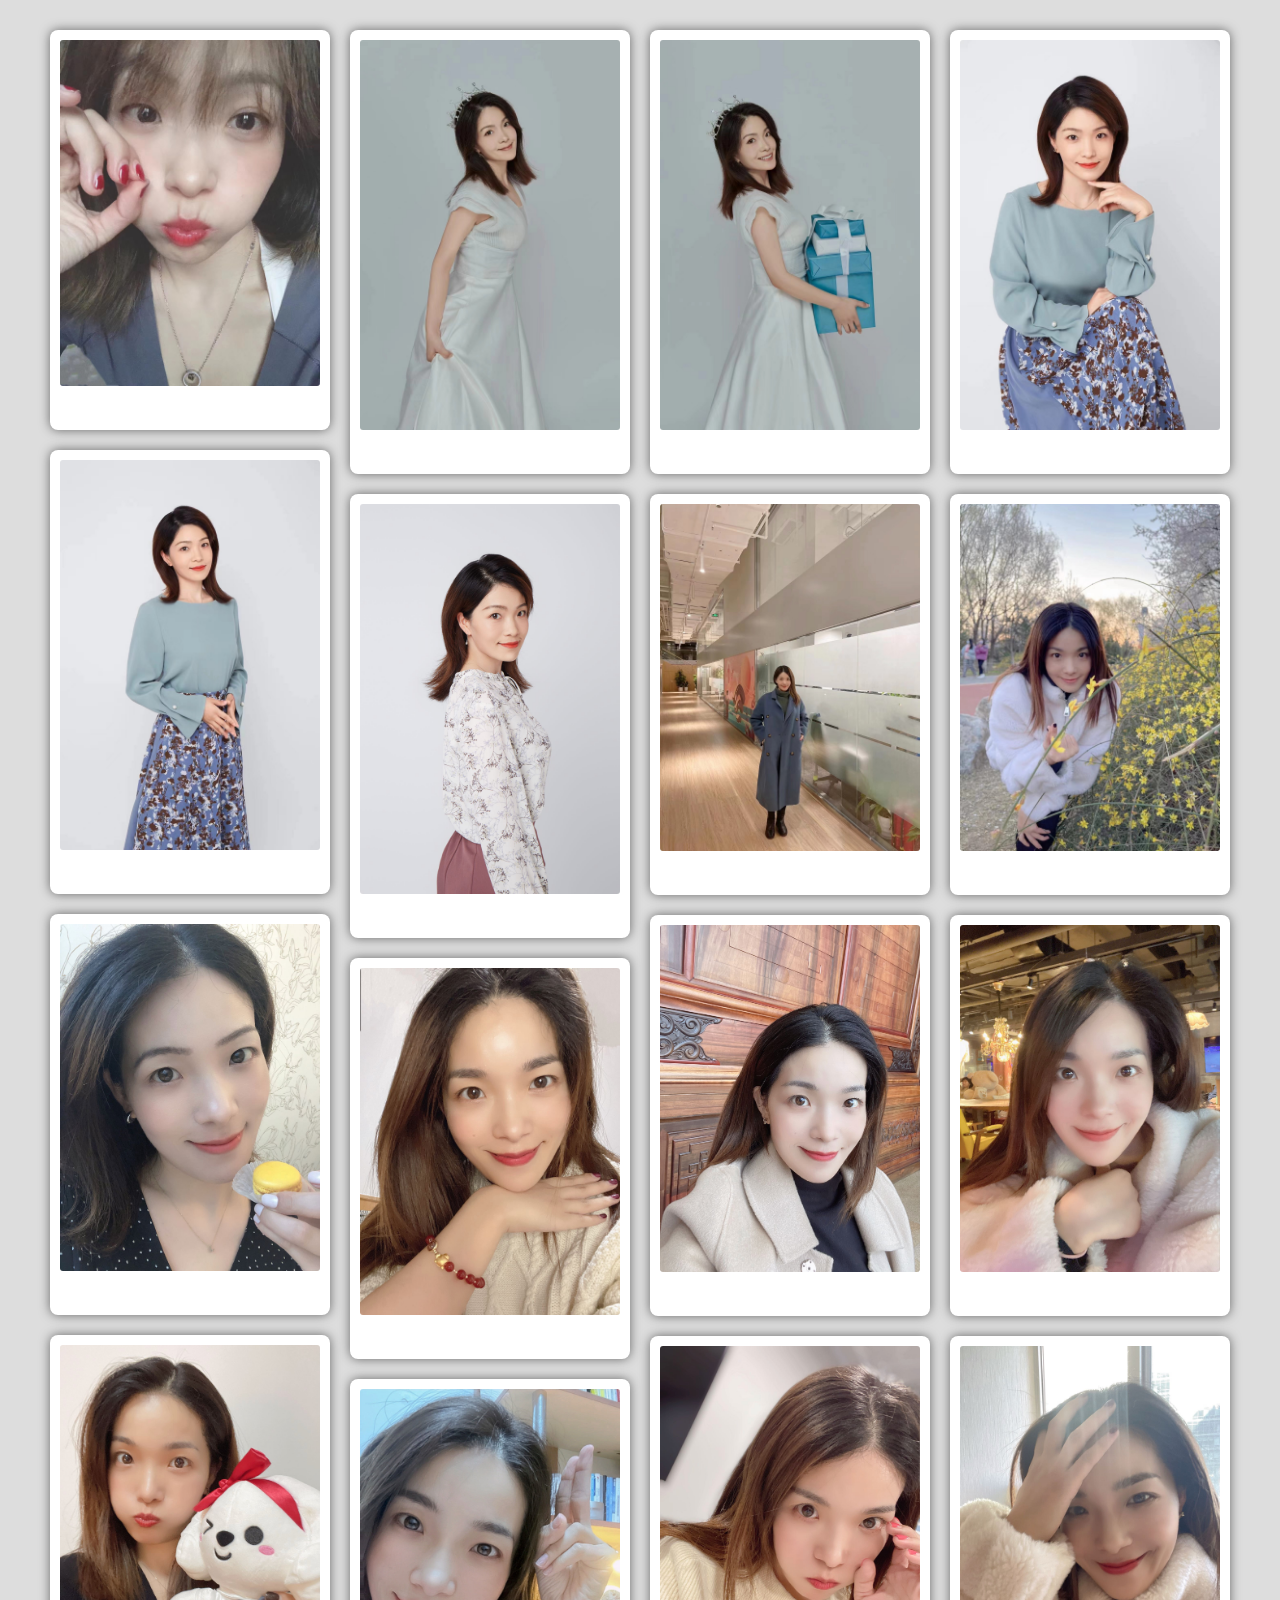
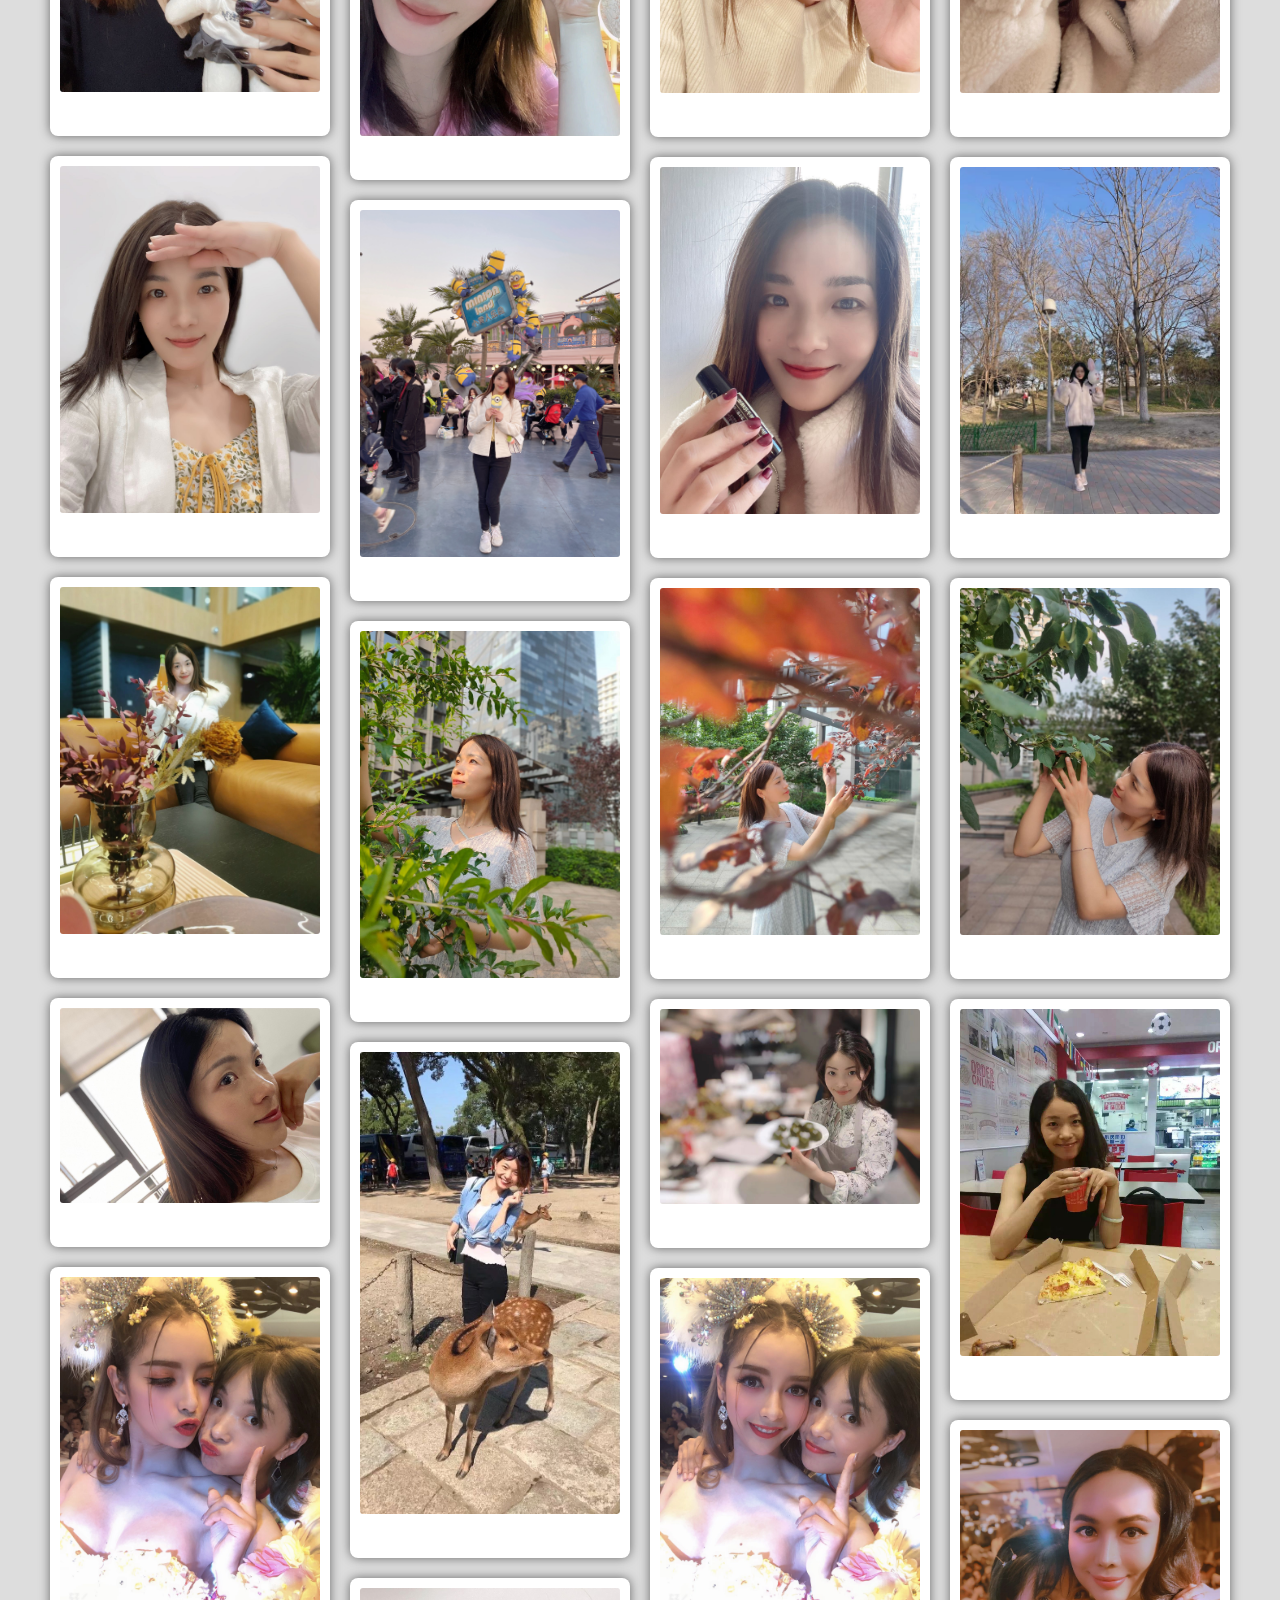
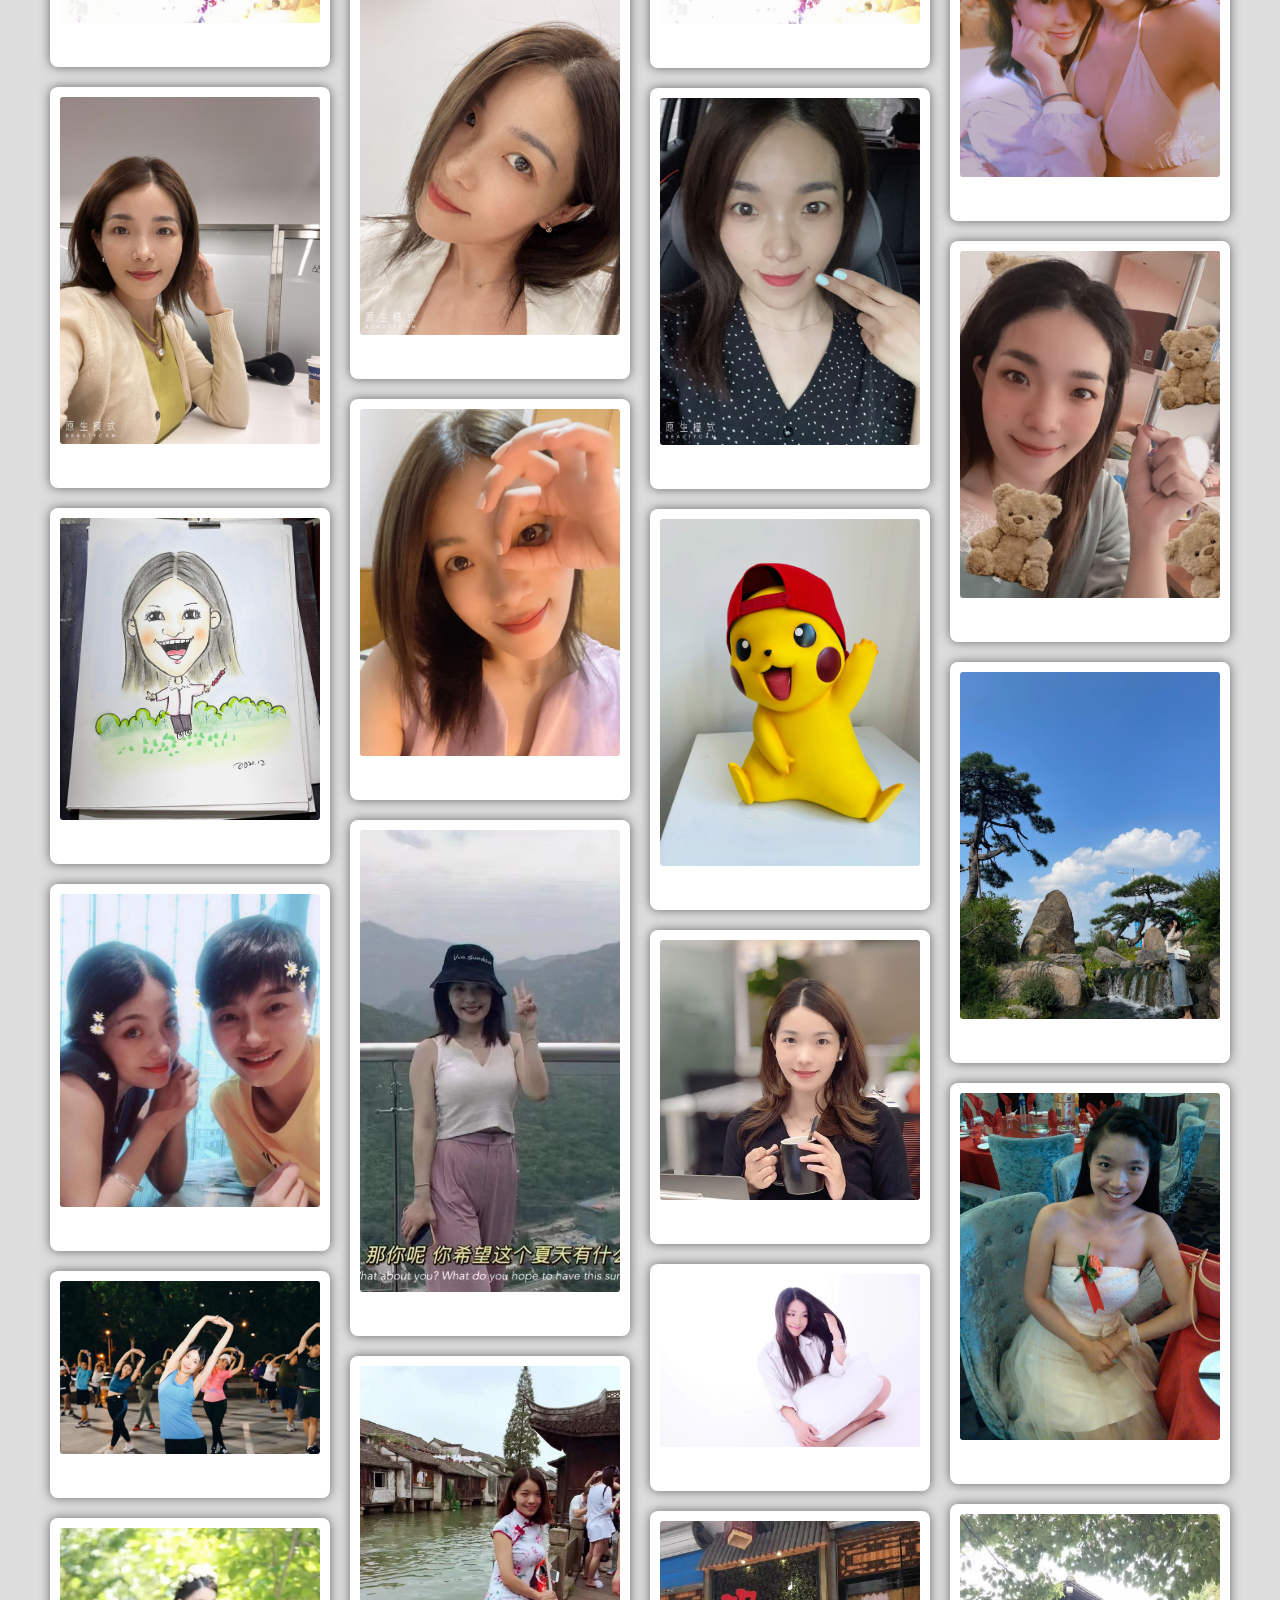
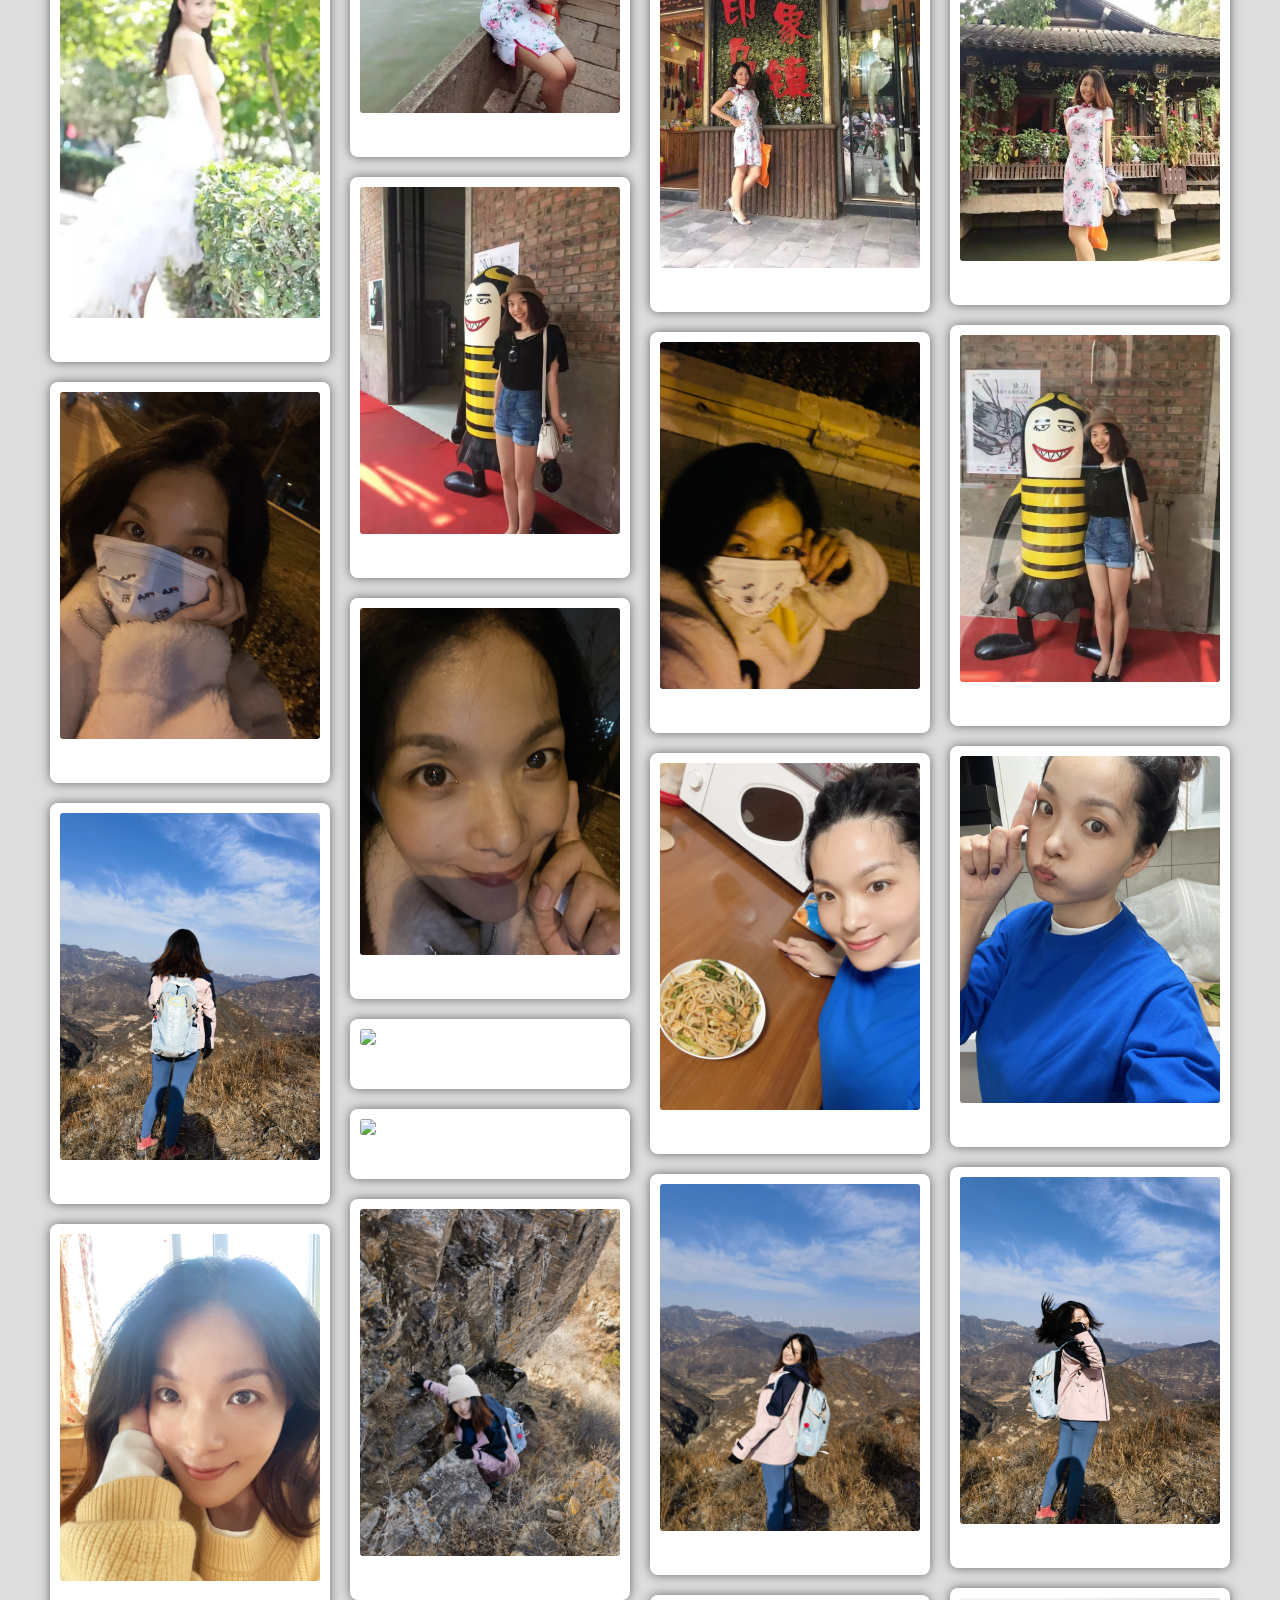
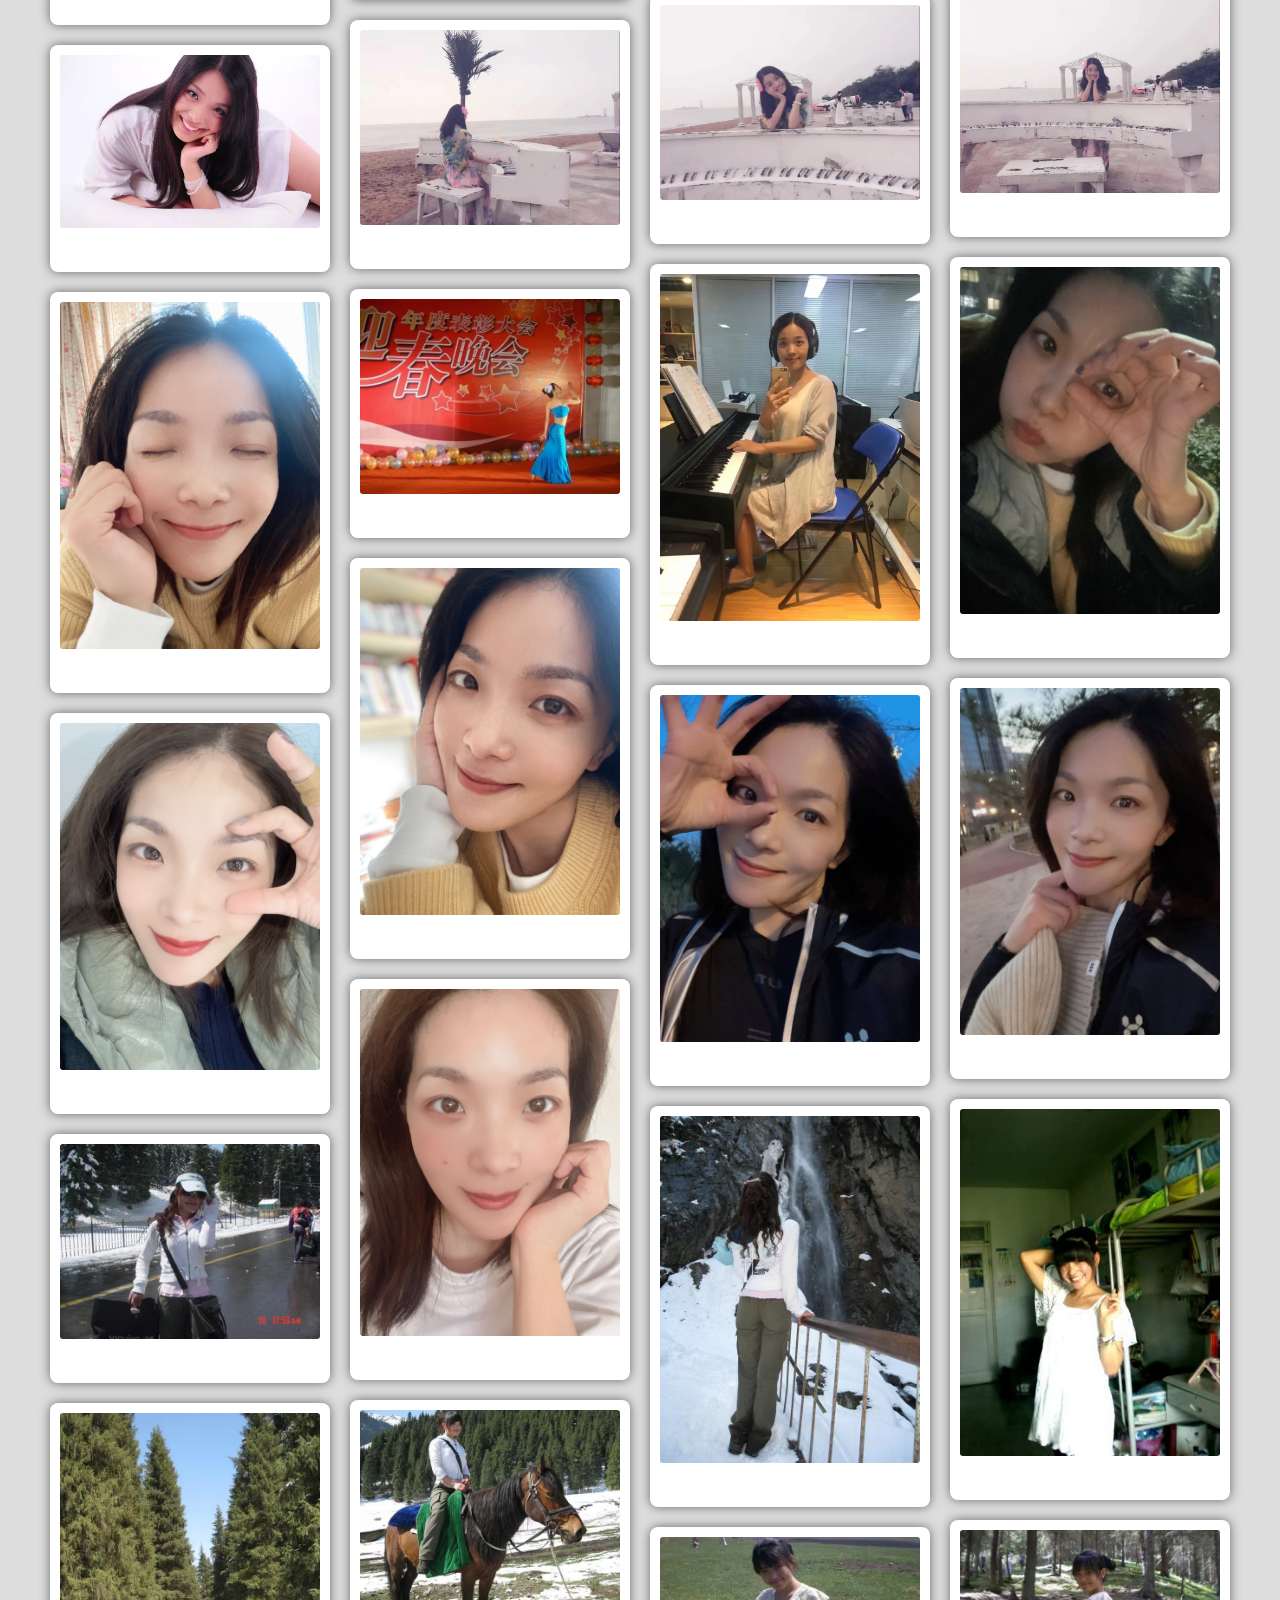
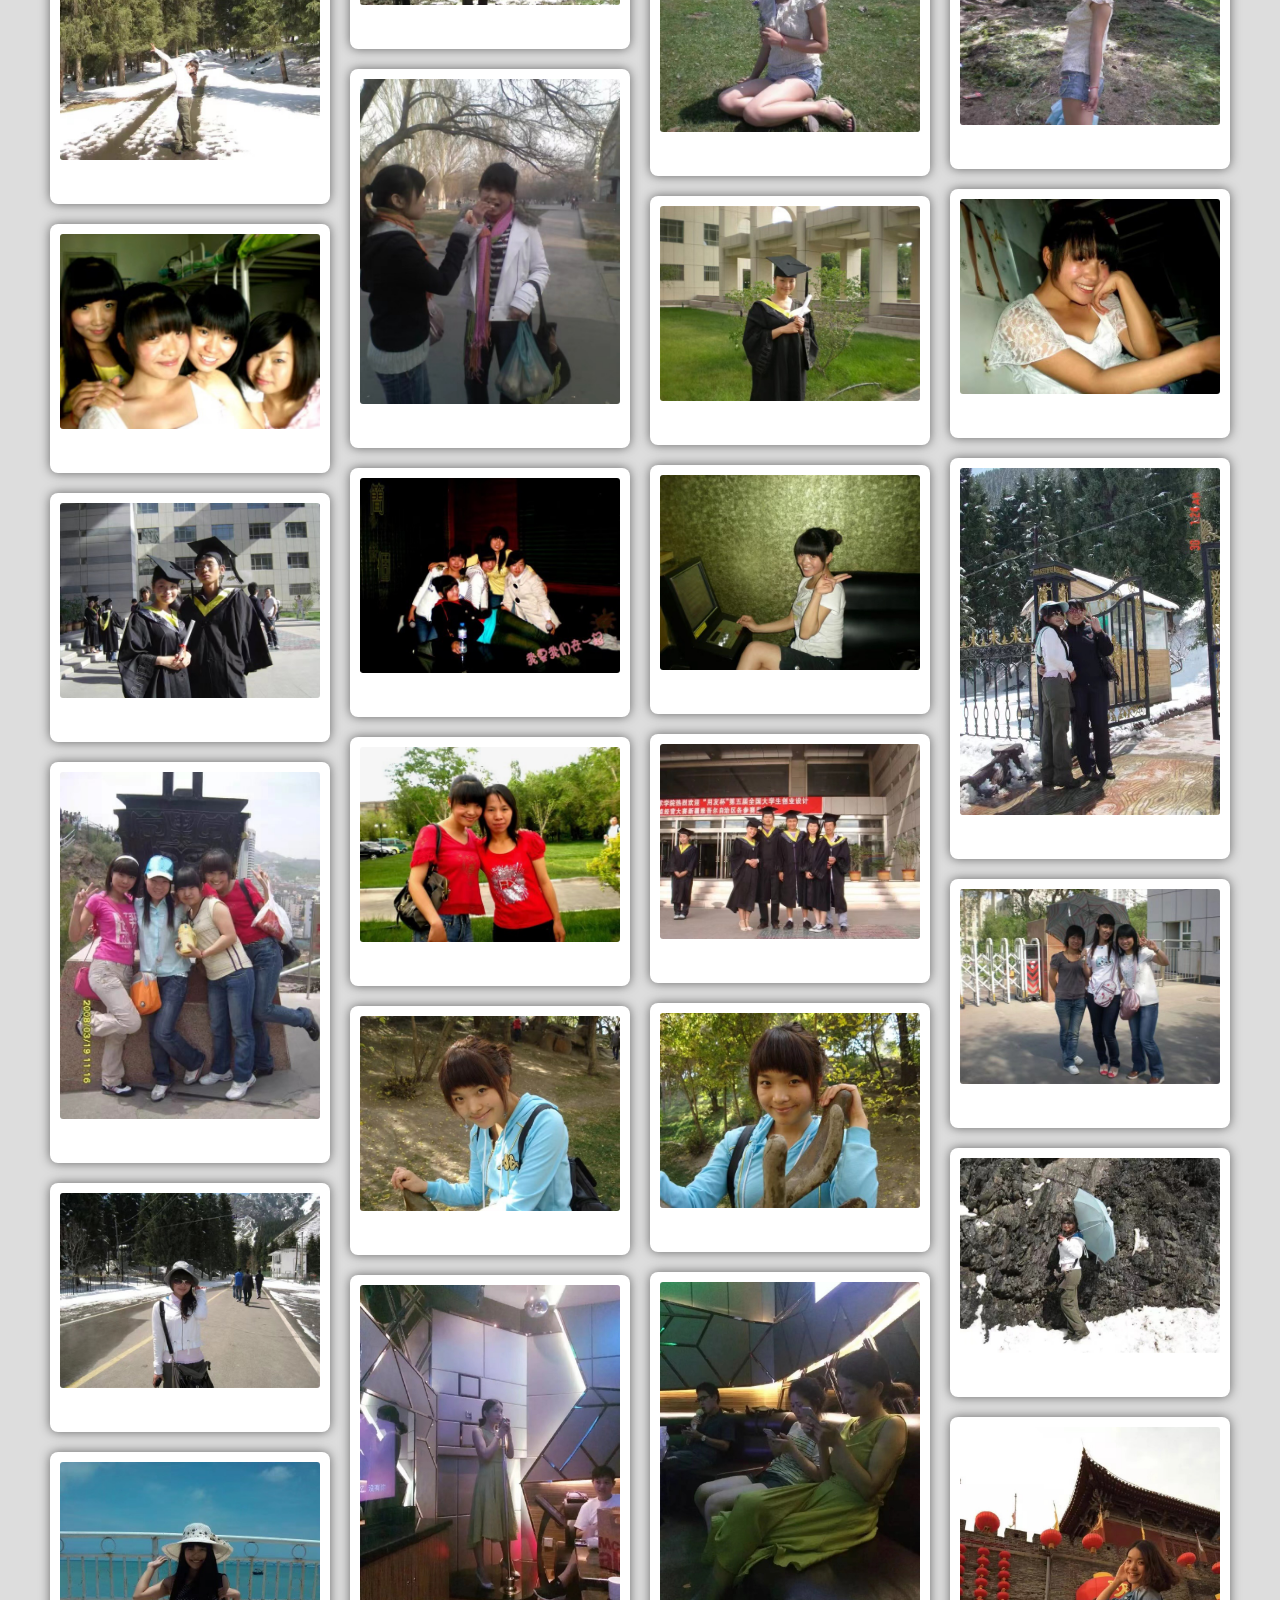
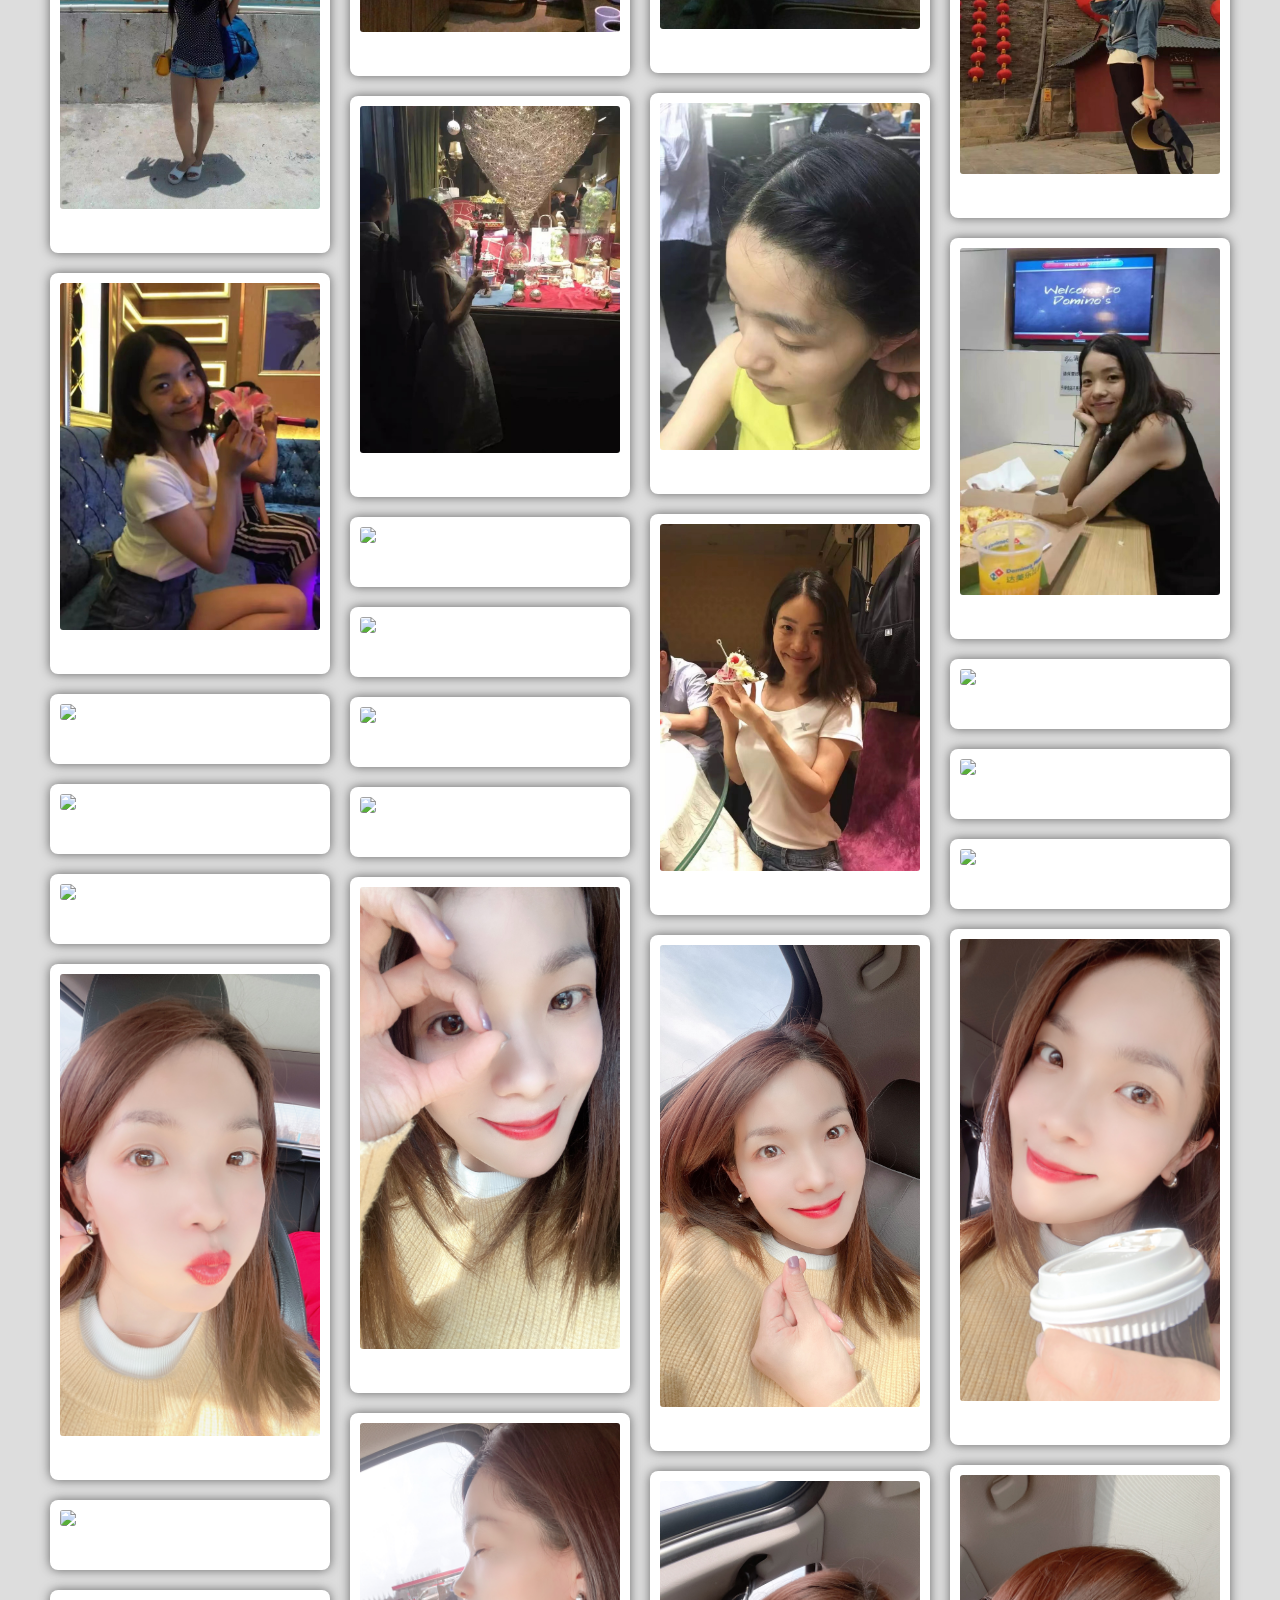
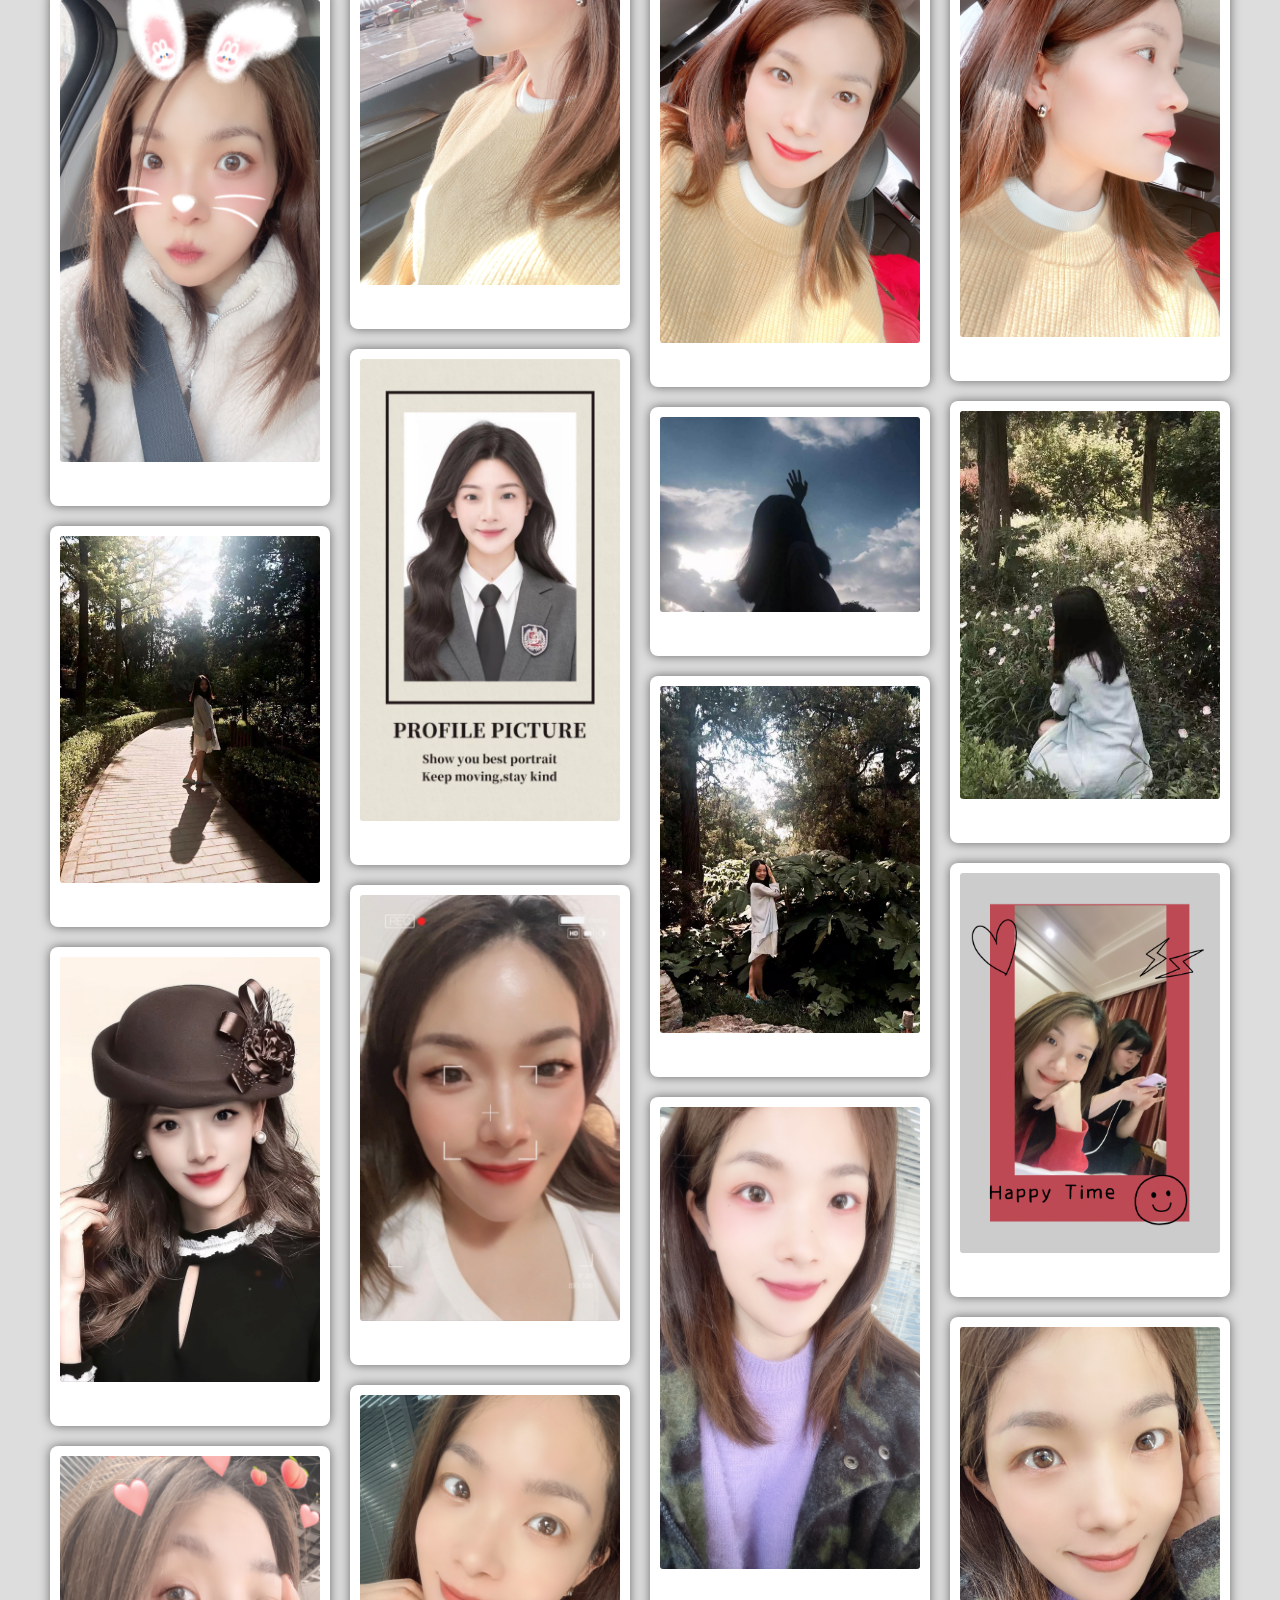
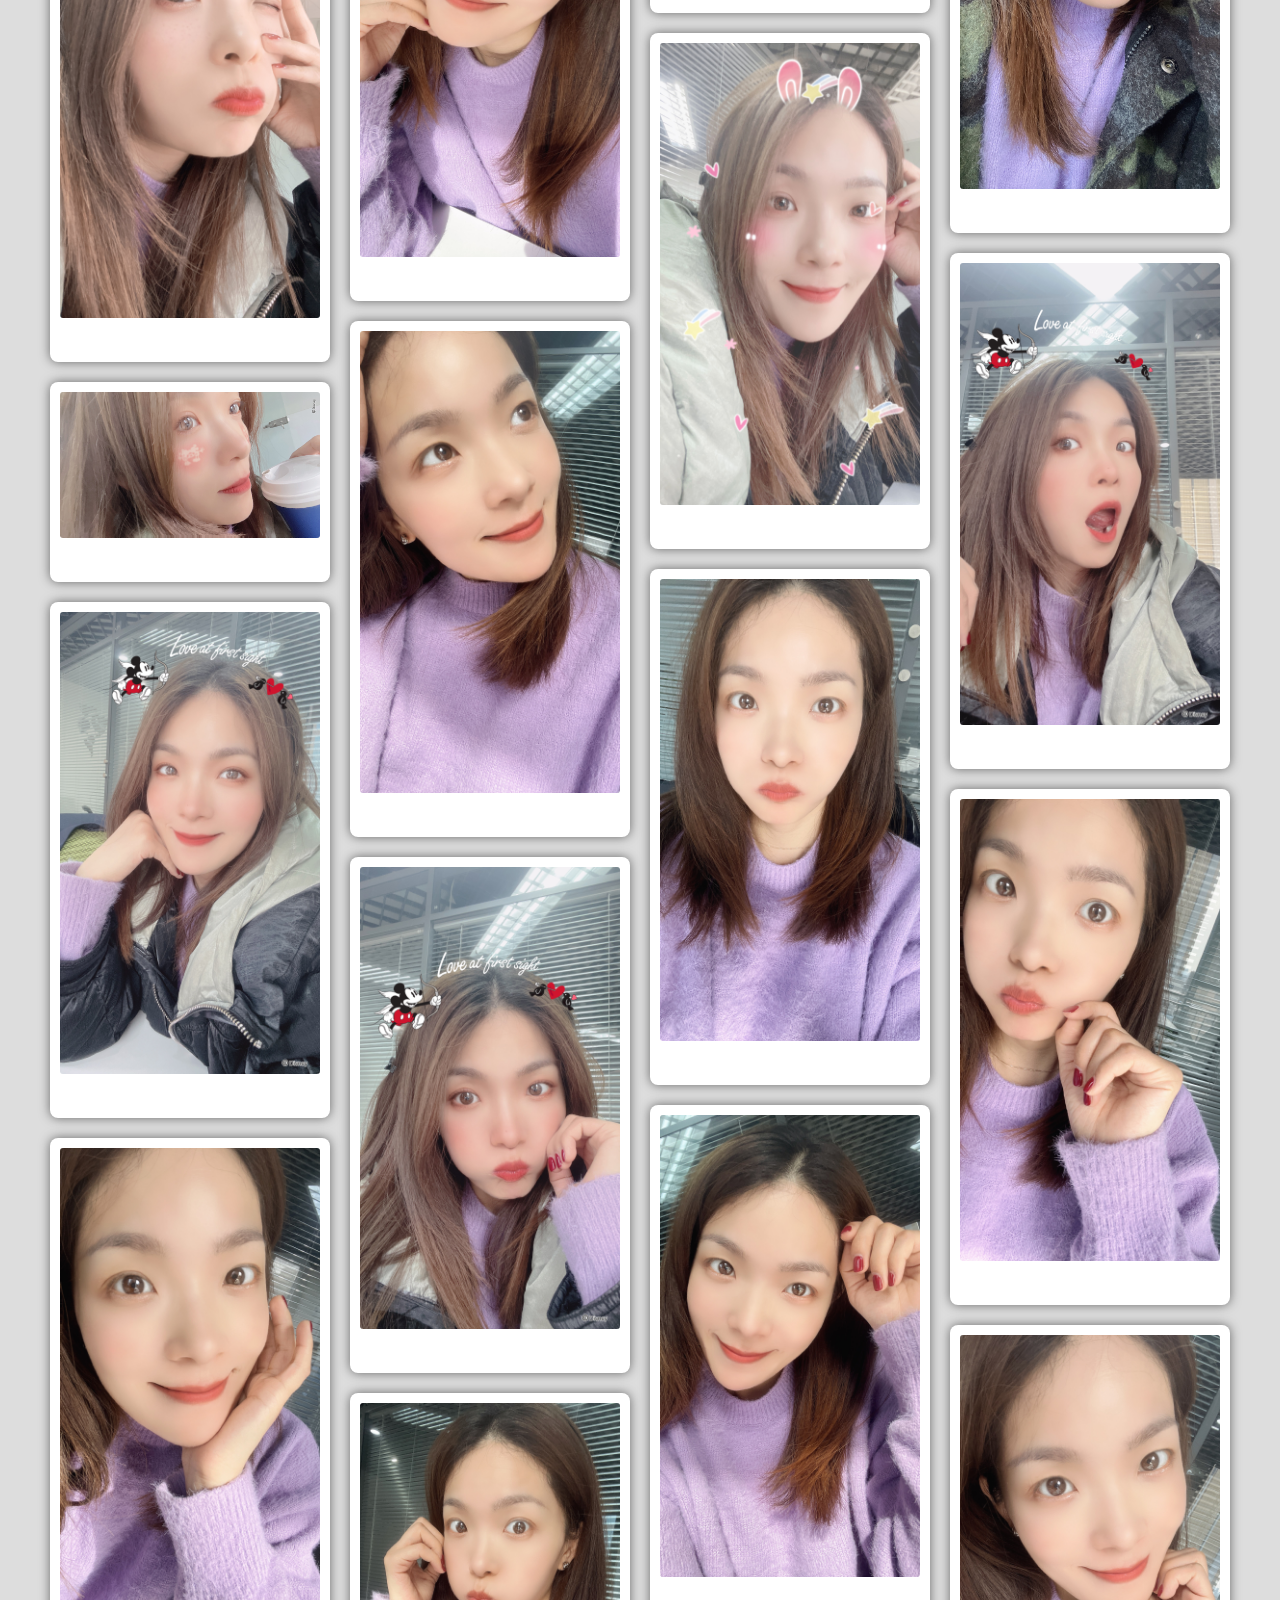
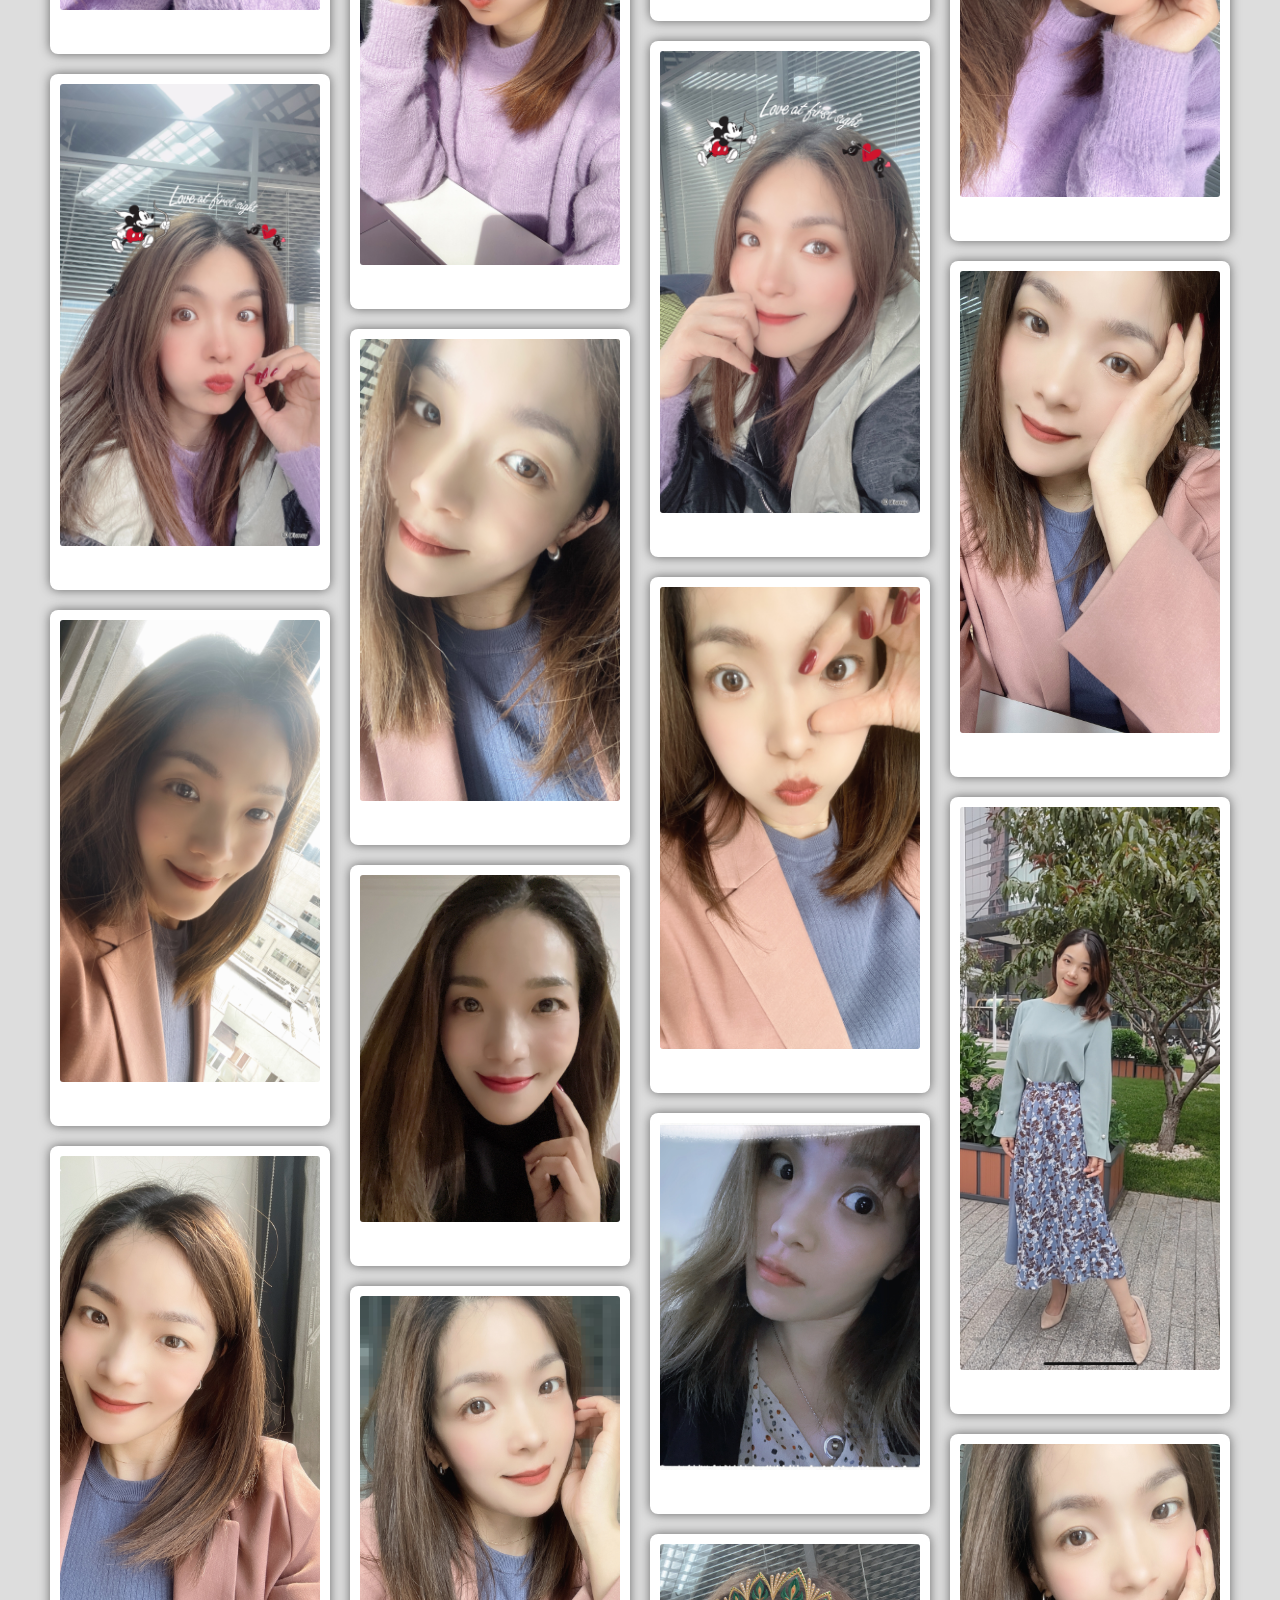
==== commit 1d6e108d: "Commit" ====
--- a/index.html
+++ b/index.html
@@ -2,7 +2,7 @@
 <html xmlns="http://www.w3.org/1999/xhtml">
 	<head>
 		<meta http-equiv="Content-Type" content="text/html; charset=utf-8" />
-		<title>jQuery懒加载图片的瀑布流插件</title>
+		<title>盘子钱</title>
 		<style type="text/css">
 			/* 标签重定义 */
             body{padding:0;margin:0;background:#ddd url(images/bg.jpeg) repeat;}
@@ -425,7 +425,6 @@
 	</head>
 	<body>
 		<section id="title">
-			<h2>瀑布流效果</h2>
 		</section>
 		<div id="wrap">
 			<div class="box">
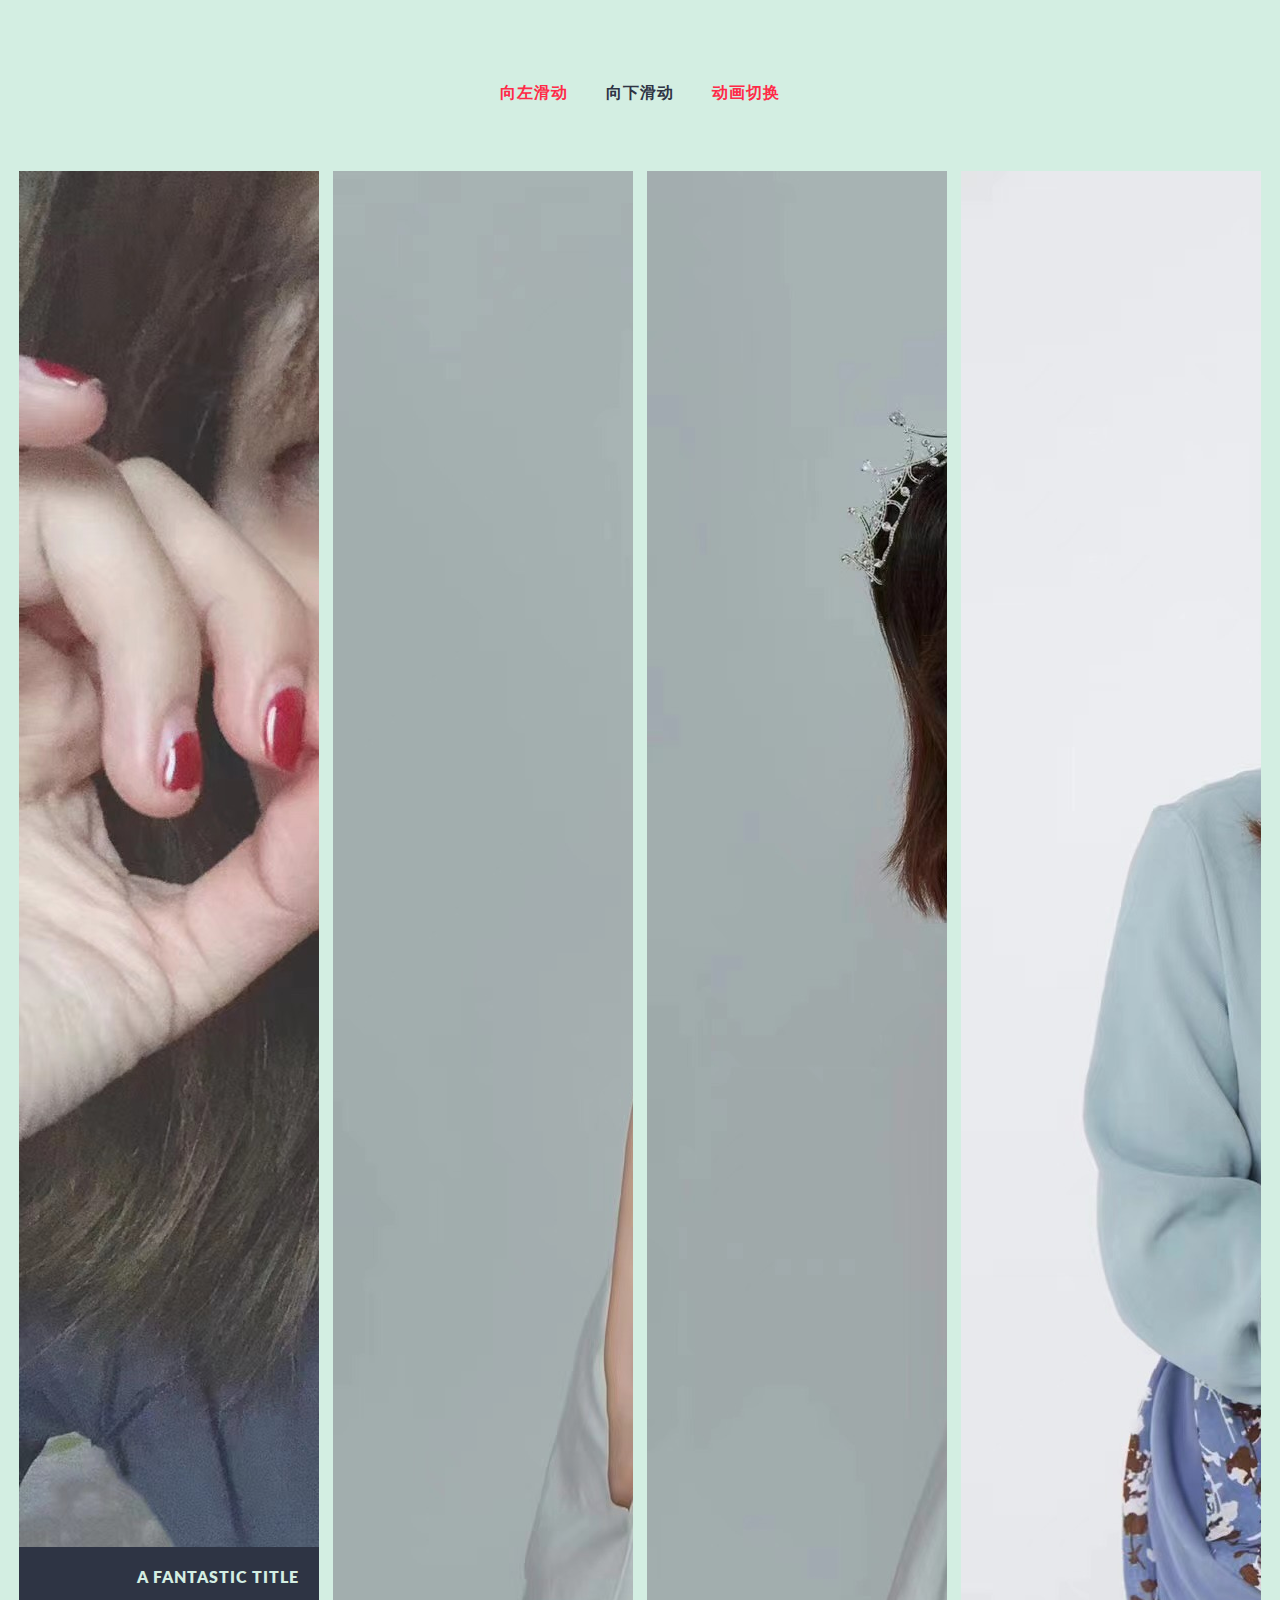
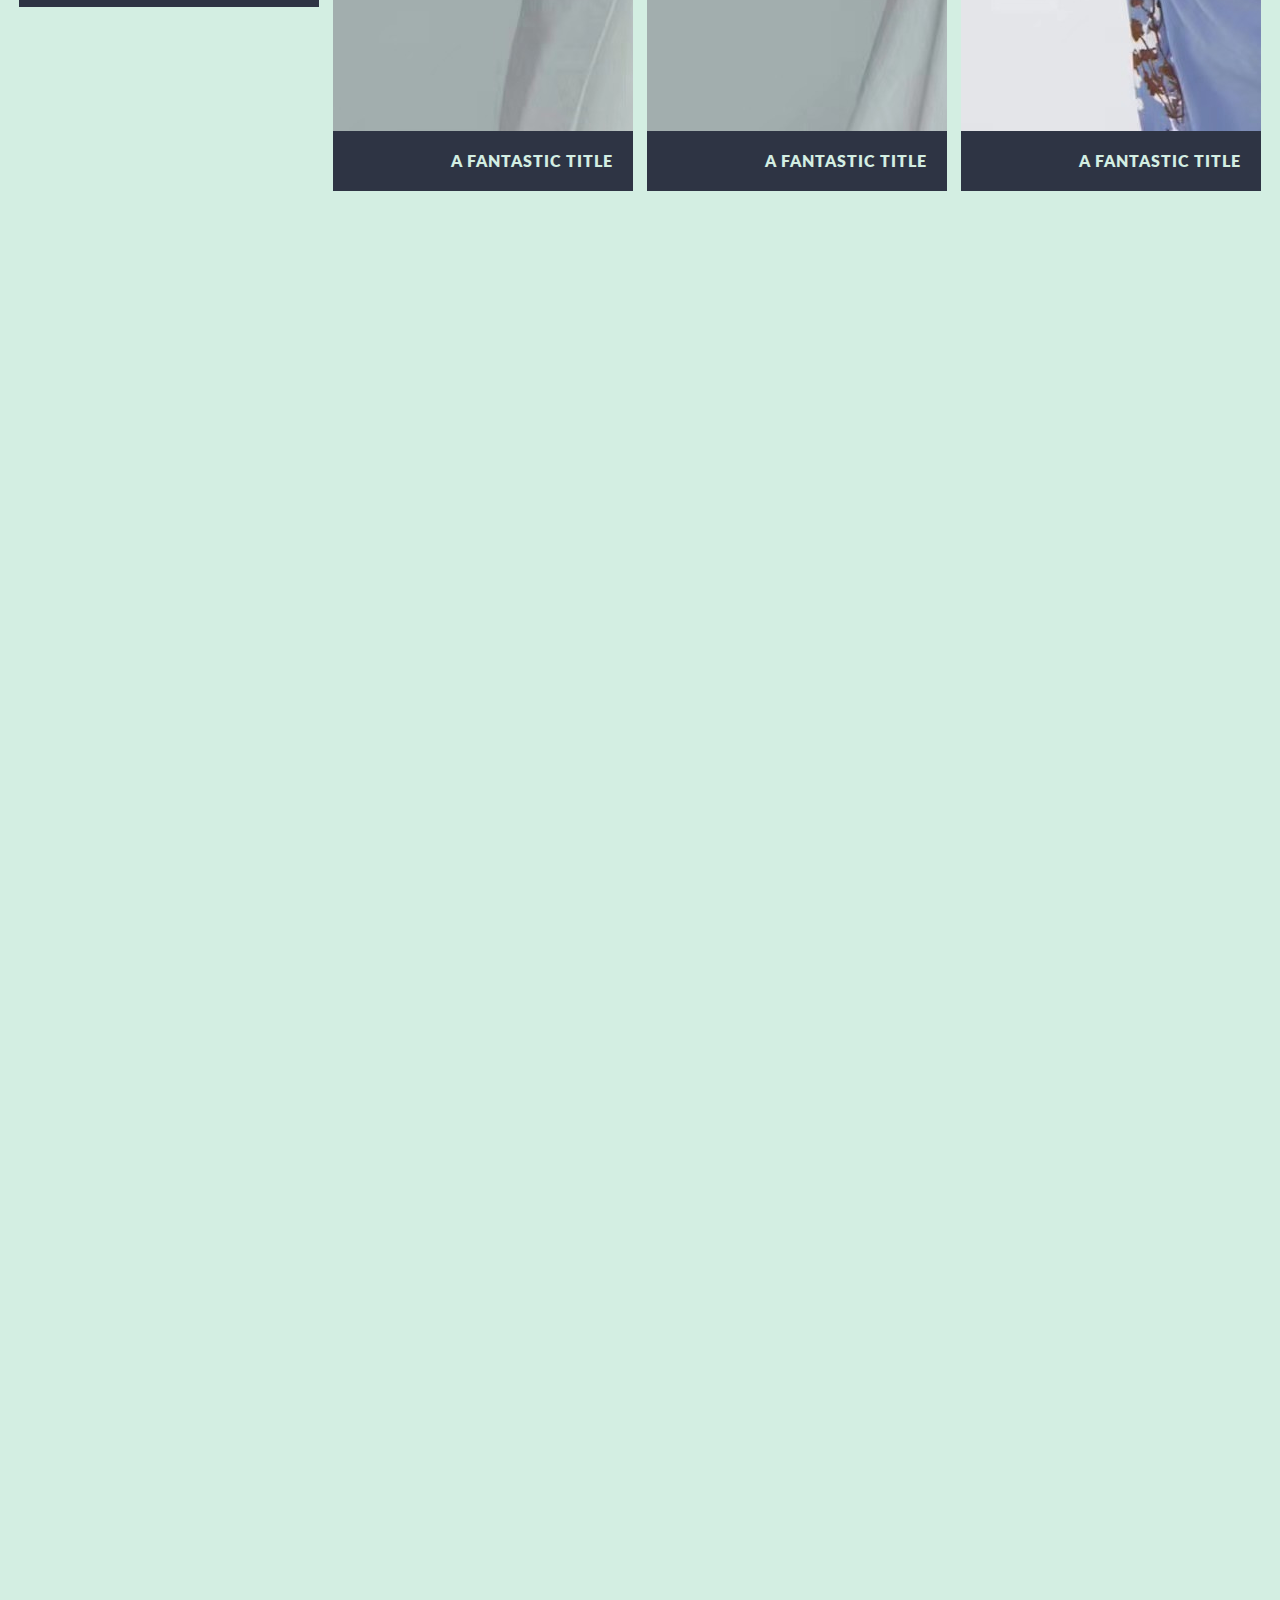
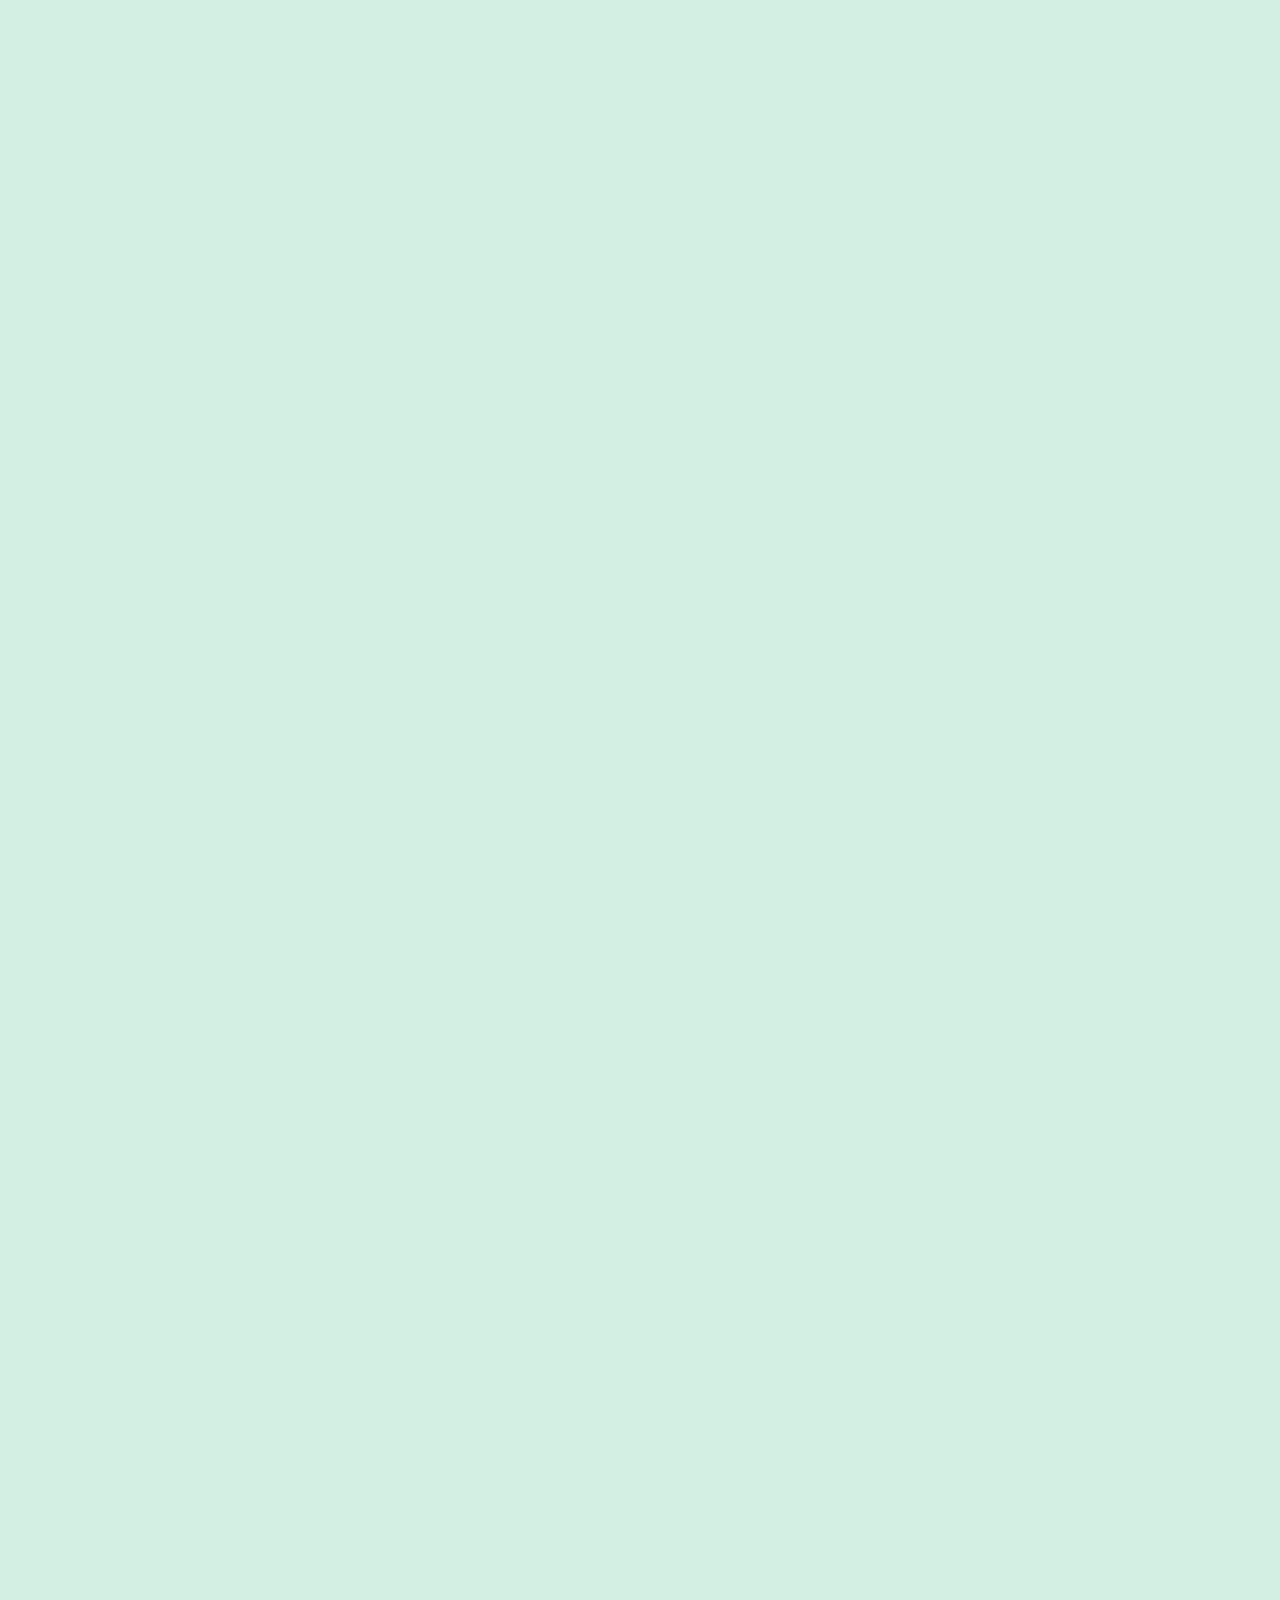
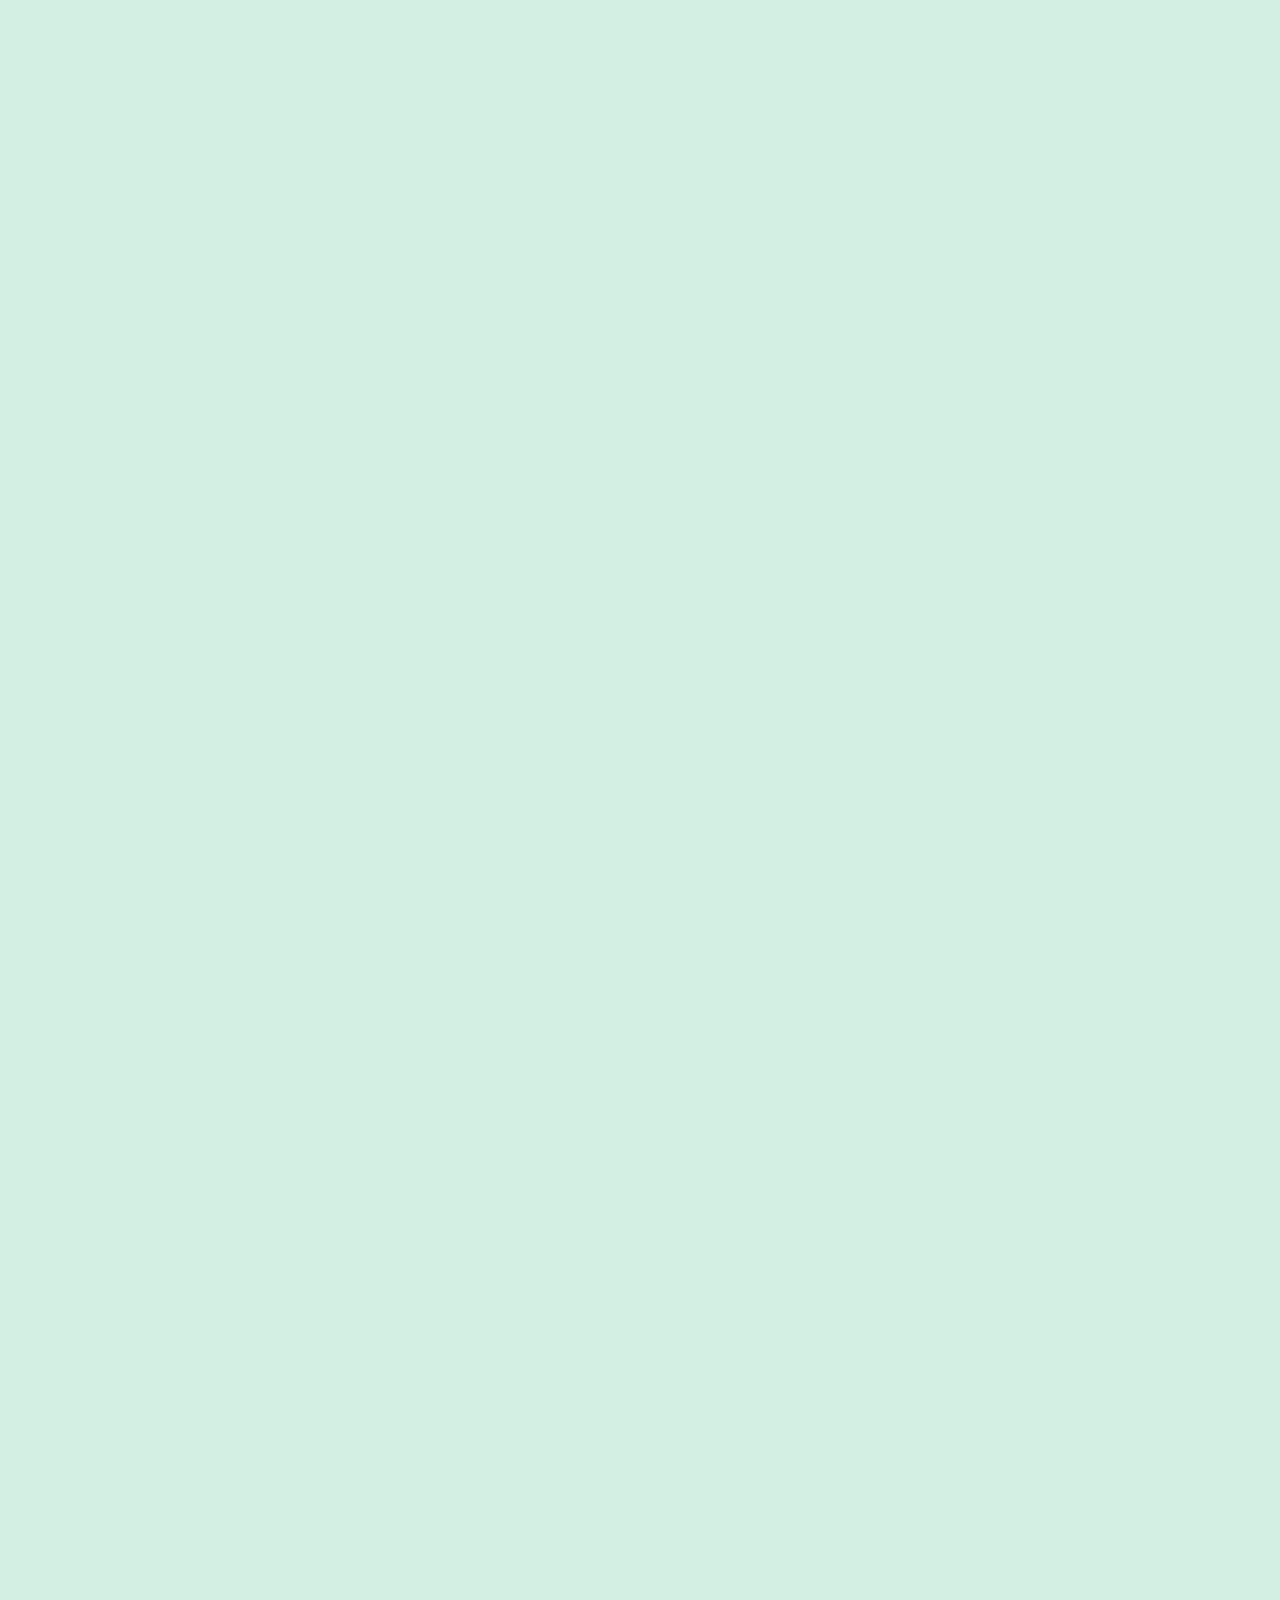
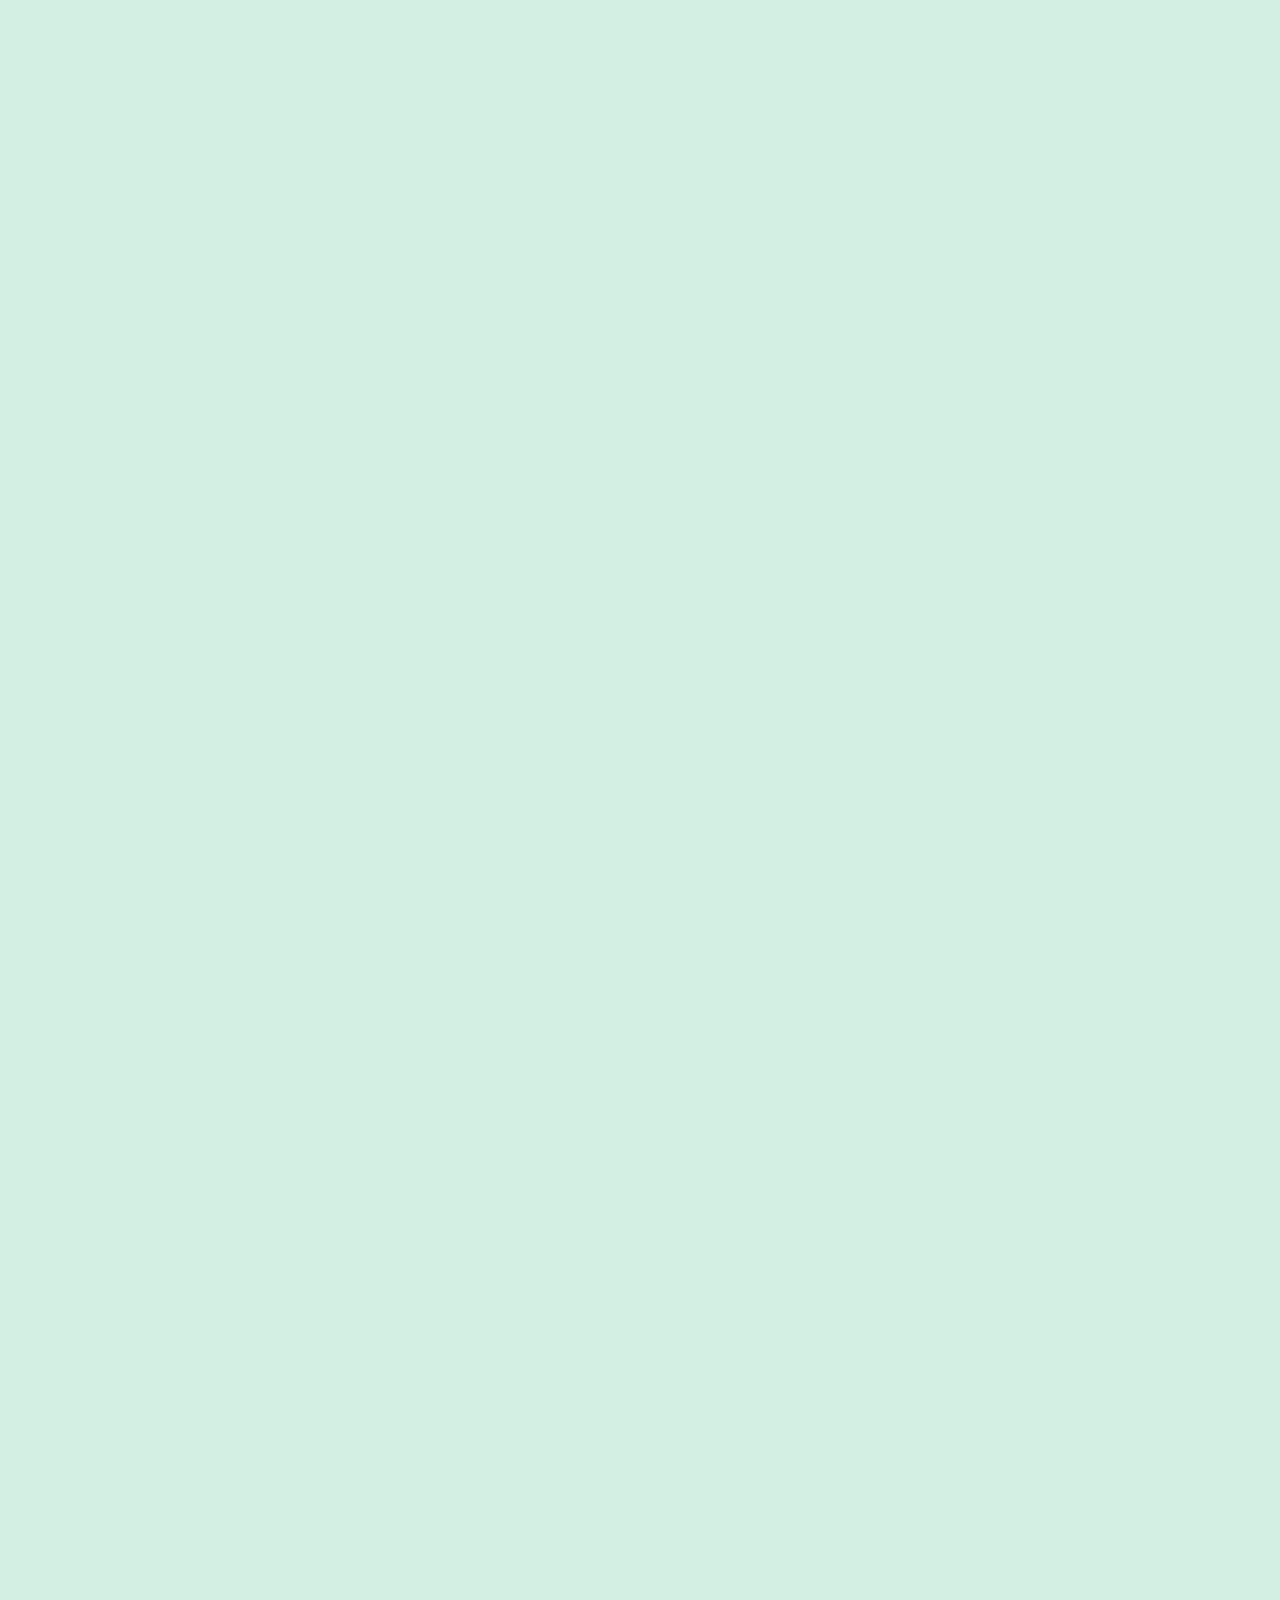
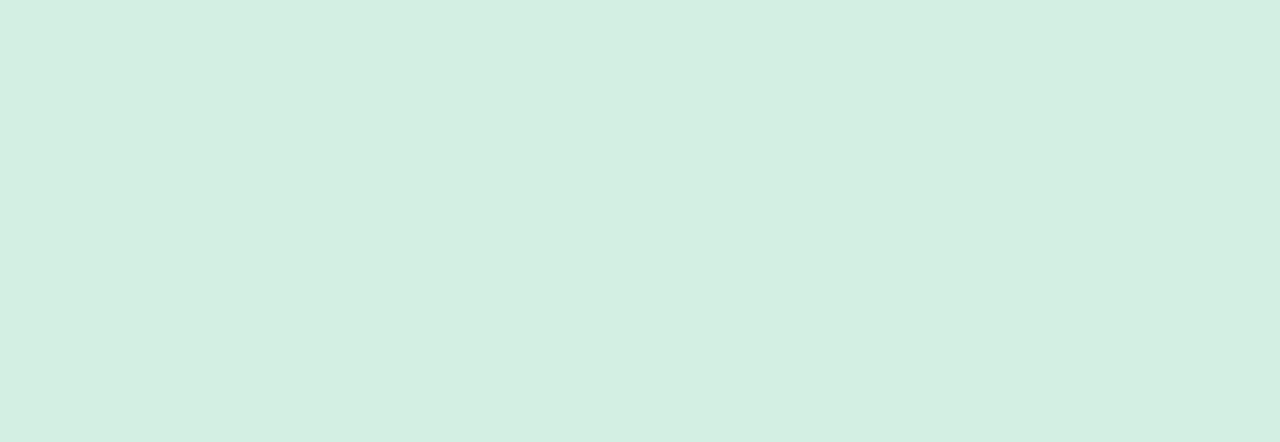
==== commit c6c23239: "Commit" ====
--- a/index.html
+++ b/index.html
@@ -1,1836 +1,57 @@
-﻿<!DOCTYPE html>
-<html xmlns="http://www.w3.org/1999/xhtml">
+<!DOCTYPE html>
+<html lang="en">
 	<head>
-		<meta http-equiv="Content-Type" content="text/html; charset=utf-8" />
-		<title>盘子钱</title>
-		<style type="text/css">
-			/* 标签重定义 */
-            body{padding:0;margin:0;background:#ddd url(images/bg.jpeg) repeat;}
-            img{border:none;}
-            a{text-decoration:none;color:#444;}
-            a:hover{color:#999;}
-            #title{width:600px;margin:20px auto;text-align:center;}
-            /* 定义关键帧 */
-            @-webkit-keyframes shade{
-                from{opacity:1;}
-                15%{opacity:0.4;}
-                to{opacity:1;}
-            }
-            @-moz-keyframes shade{
-                from{opacity:1;}
-                15%{opacity:0.4;}
-                to{opacity:1;}
-            }
-            @-ms-keyframes shade{
-                from{opacity:1;}
-                15%{opacity:0.4;}
-                to{opacity:1;}
-            }
-            @-o-keyframes shade{
-                from{opacity:1;}
-                15%{opacity:0.4;}
-                to{opacity:1;}
-            }
-            @keyframes shade{
-                from{opacity:1;}
-                15%{opacity:0.4;}
-                to{opacity:1;}
-            }
-            /* wrap */
-            #wrap{width:auto;height:auto;margin:0 auto;position:relative;}
-            #wrap .box{width:280px;height:auto;padding:10px;border:none;float:left;}
-            #wrap .box .info{width:280px;height:auto;border-radius:8px;box-shadow:0 0 11px #666;background:#fff;}
-            #wrap .box .info .pic{width:260px;height:auto;margin:0 auto;padding-top:10px;}
-            #wrap .box .info .pic:hover{
-                -webkit-animation:shade 3s ease-in-out 1;
-                -moz-animation:shade 3s ease-in-out 1;
-                -ms-animation:shade 3s ease-in-out 1;
-                -o-animation:shade 3s ease-in-out 1;
-                animation:shade 3s ease-in-out 1;
-            }
-            #wrap .box .info .pic img{width:260px;border-radius:3px;}
-            #wrap .box .info .title{width:260px;height:40px;margin:0 auto;line-height:40px;text-align:center;color:#666;font-size:18px;font-weight:bold;overflow:hidden;}
-		</style>
-		<script type="text/javascript" src="js/jquery.js"></script>
-		<script type="text/javascript">
-			window.onload = function() {
-                //运行瀑布流主函数
-                PBL('wrap', 'box');
-                //模拟数据(本人比较强迫症，为了好看初始给了52张图，10张其实都可以)
-                var data = [
-                {'src': '盘子钱-00101.jpeg', 'title': ''},
-                {'src': '盘子钱-00102.jpeg', 'title': ''},
-                {'src': '盘子钱-00103.jpeg', 'title': ''}, 
-                {'src': '盘子钱-00104.jpeg', 'title': ''},
-                {'src': '盘子钱-00105.jpeg', 'title': ''},
-                {'src': '盘子钱-00106.jpeg', 'title': ''}, 
-                {'src': '盘子钱-00107.jpeg', 'title': ''},
-                {'src': '盘子钱-00108.jpeg', 'title': ''},
-                {'src': '盘子钱-00109.jpeg', 'title': ''},
-                {'src': '盘子钱-00201.jpeg', 'title': ''},
-                {'src': '盘子钱-00202.jpeg', 'title': ''},
-                {'src': '盘子钱-00203.jpeg', 'title': ''},
-                {'src': '盘子钱-00204.jpeg', 'title': ''},
-                {'src': '盘子钱-00205.jpeg', 'title': ''},
-                {'src': '盘子钱-00206.jpeg', 'title': ''},
-                {'src': '盘子钱-00207.jpeg', 'title': ''},
-                {'src': '盘子钱-00208.jpeg', 'title': ''},
-                {'src': '盘子钱-00209.jpeg', 'title': ''},
-                {'src': '盘子钱-00301.jpeg', 'title': ''},
-                {'src': '盘子钱-00302.jpeg', 'title': ''},
-                {'src': '盘子钱-00303.jpeg', 'title': ''},
-                {'src': '盘子钱-00304.jpeg', 'title': ''},
-                {'src': '盘子钱-00305.jpeg', 'title': ''},
-                {'src': '盘子钱-00306.jpeg', 'title': ''},
-                {'src': '盘子钱-00307.jpeg', 'title': ''},
-                {'src': '盘子钱-00308.jpeg', 'title': ''},
-                {'src': '盘子钱-00309.jpeg', 'title': ''},
-                {'src': '盘子钱-00401.jpeg', 'title': ''},
-                {'src': '盘子钱-00402.jpeg', 'title': ''},
-                {'src': '盘子钱-00403.jpeg', 'title': ''},
-                {'src': '盘子钱-00404.jpeg', 'title': ''},
-                {'src': '盘子钱-00405.jpeg', 'title': ''},
-                {'src': '盘子钱-00406.jpeg', 'title': ''},
-                {'src': '盘子钱-00407.jpeg', 'title': ''},
-                {'src': '盘子钱-00408.jpeg', 'title': ''},
-                {'src': '盘子钱-00409.jpeg', 'title': ''},
-                {'src': '盘子钱-00501.jpeg', 'title': ''},
-                {'src': '盘子钱-00502.jpeg', 'title': ''},
-                {'src': '盘子钱-00503.jpeg', 'title': ''}, 
-                {'src': '盘子钱-00504.jpeg', 'title': ''},
-                {'src': '盘子钱-00505.jpeg', 'title': ''},
-                {'src': '盘子钱-00506.jpeg', 'title': ''}, 
-                {'src': '盘子钱-00507.jpeg', 'title': ''},
-                {'src': '盘子钱-00508.jpeg', 'title': ''},
-                {'src': '盘子钱-00509.jpeg', 'title': ''},
-                {'src': '盘子钱-00601.jpeg', 'title': ''},
-                {'src': '盘子钱-00602.jpeg', 'title': ''},
-                {'src': '盘子钱-00603.jpeg', 'title': ''},
-                {'src': '盘子钱-00604.jpeg', 'title': ''},
-                {'src': '盘子钱-00605.jpeg', 'title': ''},
-                {'src': '盘子钱-00606.jpeg', 'title': ''},
-                {'src': '盘子钱-00607.jpeg', 'title': ''},
-                {'src': '盘子钱-00608.jpeg', 'title': ''},
-                {'src': '盘子钱-00609.jpeg', 'title': ''},
-                {'src': '盘子钱-00701.jpeg', 'title': ''},
-                {'src': '盘子钱-00702.jpeg', 'title': ''},
-                {'src': '盘子钱-00703.jpeg', 'title': ''},
-                {'src': '盘子钱-00704.jpeg', 'title': ''},
-                {'src': '盘子钱-00705.jpeg', 'title': ''},
-                {'src': '盘子钱-00706.jpeg', 'title': ''},
-                {'src': '盘子钱-00707.jpeg', 'title': ''},
-                {'src': '盘子钱-00708.jpeg', 'title': ''},
-                {'src': '盘子钱-00709.jpeg', 'title': ''},
-                {'src': '盘子钱-00801.jpeg', 'title': ''},
-                {'src': '盘子钱-00802.jpeg', 'title': ''},
-                {'src': '盘子钱-00803.jpeg', 'title': ''},
-                {'src': '盘子钱-00804.jpeg', 'title': ''},
-                {'src': '盘子钱-00805.jpeg', 'title': ''},
-                {'src': '盘子钱-00806.jpeg', 'title': ''},
-                {'src': '盘子钱-00807.jpeg', 'title': ''},
-                {'src': '盘子钱-00808.jpeg', 'title': ''},
-                {'src': '盘子钱-00809.jpeg', 'title': ''},
-                {'src': '盘子钱-00901.jpeg', 'title': ''},
-                {'src': '盘子钱-00902.jpeg', 'title': ''},
-                {'src': '盘子钱-00903.jpeg', 'title': ''}, 
-                {'src': '盘子钱-00904.jpeg', 'title': ''},
-                {'src': '盘子钱-00905.jpeg', 'title': ''},
-                {'src': '盘子钱-00906.jpeg', 'title': ''}, 
-                {'src': '盘子钱-00907.jpeg', 'title': ''},
-                {'src': '盘子钱-00908.jpeg', 'title': ''},
-                {'src': '盘子钱-00909.jpeg', 'title': ''},
-                {'src': '盘子钱-01001.jpeg', 'title': ''},
-                {'src': '盘子钱-01002.jpeg', 'title': ''},
-                {'src': '盘子钱-01003.jpeg', 'title': ''},
-                {'src': '盘子钱-01004.jpeg', 'title': ''},
-                {'src': '盘子钱-01005.jpeg', 'title': ''},
-                {'src': '盘子钱-01006.jpeg', 'title': ''},
-                {'src': '盘子钱-01007.jpeg', 'title': ''},
-                {'src': '盘子钱-01008.jpeg', 'title': ''},
-                {'src': '盘子钱-01009.jpeg', 'title': ''},
-                {'src': '盘子钱-01101.jpeg', 'title': ''},
-                {'src': '盘子钱-01102.jpeg', 'title': ''},
-                {'src': '盘子钱-01103.jpeg', 'title': ''}, 
-                {'src': '盘子钱-01104.jpeg', 'title': ''},
-                {'src': '盘子钱-01105.jpeg', 'title': ''},
-                {'src': '盘子钱-01106.jpeg', 'title': ''}, 
-                {'src': '盘子钱-01107.jpeg', 'title': ''},
-                {'src': '盘子钱-01108.jpeg', 'title': ''},
-                {'src': '盘子钱-01109.jpeg', 'title': ''},
-                {'src': '盘子钱-01201.jpeg', 'title': ''},
-                {'src': '盘子钱-01202.jpeg', 'title': ''},
-                {'src': '盘子钱-01203.jpeg', 'title': ''},
-                {'src': '盘子钱-01204.jpeg', 'title': ''},
-                {'src': '盘子钱-01205.jpeg', 'title': ''},
-                {'src': '盘子钱-01206.jpeg', 'title': ''},
-                {'src': '盘子钱-01207.jpeg', 'title': ''},
-                {'src': '盘子钱-01208.jpeg', 'title': ''},
-                {'src': '盘子钱-01209.jpeg', 'title': ''},
-                {'src': '盘子钱-01301.jpeg', 'title': ''},
-                {'src': '盘子钱-01302.jpeg', 'title': ''},
-                {'src': '盘子钱-01303.jpeg', 'title': ''},
-                {'src': '盘子钱-01304.jpeg', 'title': ''},
-                {'src': '盘子钱-01305.jpeg', 'title': ''},
-                {'src': '盘子钱-01306.jpeg', 'title': ''},
-                {'src': '盘子钱-01307.jpeg', 'title': ''},
-                {'src': '盘子钱-01308.jpeg', 'title': ''},
-                {'src': '盘子钱-01309.jpeg', 'title': ''},
-                {'src': '盘子钱-01401.jpeg', 'title': ''},
-                {'src': '盘子钱-01402.jpeg', 'title': ''},
-                {'src': '盘子钱-01403.jpeg', 'title': ''},
-                {'src': '盘子钱-01404.jpeg', 'title': ''},
-                {'src': '盘子钱-01405.jpeg', 'title': ''},
-                {'src': '盘子钱-01406.jpeg', 'title': ''},
-                {'src': '盘子钱-01407.jpeg', 'title': ''},
-                {'src': '盘子钱-01408.jpeg', 'title': ''},
-                {'src': '盘子钱-01409.jpeg', 'title': ''},
-                {'src': '盘子钱-01501.jpeg', 'title': ''},
-                {'src': '盘子钱-01502.jpeg', 'title': ''},
-                {'src': '盘子钱-01503.jpeg', 'title': ''}, 
-                {'src': '盘子钱-01504.jpeg', 'title': ''},
-                {'src': '盘子钱-01505.jpeg', 'title': ''},
-                {'src': '盘子钱-01506.jpeg', 'title': ''}, 
-                {'src': '盘子钱-01507.jpeg', 'title': ''},
-                {'src': '盘子钱-01508.jpeg', 'title': ''},
-                {'src': '盘子钱-01509.jpeg', 'title': ''},
-                {'src': '盘子钱-01601.jpeg', 'title': ''},
-                {'src': '盘子钱-01602.jpeg', 'title': ''},
-                {'src': '盘子钱-01603.jpeg', 'title': ''},
-                {'src': '盘子钱-01604.jpeg', 'title': ''},
-                {'src': '盘子钱-01605.jpeg', 'title': ''},
-                {'src': '盘子钱-01606.jpeg', 'title': ''},
-                {'src': '盘子钱-01607.jpeg', 'title': ''},
-                {'src': '盘子钱-01608.jpeg', 'title': ''},
-                {'src': '盘子钱-01609.jpeg', 'title': ''},
-                {'src': '盘子钱-01701.jpeg', 'title': ''},
-                {'src': '盘子钱-01702.jpeg', 'title': ''},
-                {'src': '盘子钱-01703.jpeg', 'title': ''},
-                {'src': '盘子钱-01704.jpeg', 'title': ''},
-                {'src': '盘子钱-01705.jpeg', 'title': ''},
-                {'src': '盘子钱-01706.jpeg', 'title': ''},
-                {'src': '盘子钱-01707.jpeg', 'title': ''},
-                {'src': '盘子钱-01708.jpeg', 'title': ''},
-                {'src': '盘子钱-01709.jpeg', 'title': ''},
-                {'src': '盘子钱-01801.jpeg', 'title': ''},
-                {'src': '盘子钱-01802.jpeg', 'title': ''},
-                {'src': '盘子钱-01803.jpeg', 'title': ''},
-                {'src': '盘子钱-01804.jpeg', 'title': ''},
-                {'src': '盘子钱-01805.jpeg', 'title': ''},
-                {'src': '盘子钱-01806.jpeg', 'title': ''},
-                {'src': '盘子钱-01807.jpeg', 'title': ''},
-                {'src': '盘子钱-01808.jpeg', 'title': ''},
-                {'src': '盘子钱-01809.jpeg', 'title': ''},
-                {'src': '盘子钱-01901.jpeg', 'title': ''},
-                {'src': '盘子钱-01902.jpeg', 'title': ''},
-                {'src': '盘子钱-01903.jpeg', 'title': ''}, 
-                {'src': '盘子钱-01904.jpeg', 'title': ''},
-                {'src': '盘子钱-01905.jpeg', 'title': ''},
-                {'src': '盘子钱-01906.jpeg', 'title': ''}, 
-                {'src': '盘子钱-01907.jpeg', 'title': ''},
-                {'src': '盘子钱-01908.jpeg', 'title': ''},
-                {'src': '盘子钱-01909.jpeg', 'title': ''},
-                {'src': '盘子钱-02001.jpeg', 'title': ''},
-                {'src': '盘子钱-02002.jpeg', 'title': ''},
-                {'src': '盘子钱-02003.jpeg', 'title': ''},
-                {'src': '盘子钱-02004.jpeg', 'title': ''},
-                {'src': '盘子钱-02005.jpeg', 'title': ''},
-                {'src': '盘子钱-02006.jpeg', 'title': ''},
-                {'src': '盘子钱-02007.jpeg', 'title': ''},
-                {'src': '盘子钱-02008.jpeg', 'title': ''},
-                {'src': '盘子钱-02009.jpeg', 'title': ''},
-                {'src': '盘子钱-02101.jpeg', 'title': ''},
-                {'src': '盘子钱-02102.jpeg', 'title': ''},
-                {'src': '盘子钱-02103.jpeg', 'title': ''}, 
-                {'src': '盘子钱-02104.jpeg', 'title': ''},
-                {'src': '盘子钱-02105.jpeg', 'title': ''},
-                {'src': '盘子钱-02106.jpeg', 'title': ''}, 
-                {'src': '盘子钱-02107.jpeg', 'title': ''},
-                {'src': '盘子钱-02108.jpeg', 'title': ''},
-                {'src': '盘子钱-02109.jpeg', 'title': ''},
-                {'src': '盘子钱-02201.jpeg', 'title': ''},
-                {'src': '盘子钱-02202.jpeg', 'title': ''},
-                {'src': '盘子钱-02203.jpeg', 'title': ''},
-                {'src': '盘子钱-02204.jpeg', 'title': ''},
-                {'src': '盘子钱-02205.jpeg', 'title': ''},
-                {'src': '盘子钱-02206.jpeg', 'title': ''},
-                {'src': '盘子钱-02207.jpeg', 'title': ''},
-                {'src': '盘子钱-02208.jpeg', 'title': ''},
-                {'src': '盘子钱-02209.jpeg', 'title': ''},
-                {'src': '盘子钱-02301.jpeg', 'title': ''},
-                {'src': '盘子钱-02302.jpeg', 'title': ''},
-                {'src': '盘子钱-02303.jpeg', 'title': ''},
-                {'src': '盘子钱-02304.jpeg', 'title': ''},
-                {'src': '盘子钱-02305.jpeg', 'title': ''},
-                {'src': '盘子钱-02306.jpeg', 'title': ''},
-                {'src': '盘子钱-02307.jpeg', 'title': ''},
-                {'src': '盘子钱-02308.jpeg', 'title': ''},
-                {'src': '盘子钱-02309.jpeg', 'title': ''},
-                {'src': '盘子钱-02401.jpeg', 'title': ''},
-                {'src': '盘子钱-02402.jpeg', 'title': ''},
-                {'src': '盘子钱-02403.jpeg', 'title': ''},
-                {'src': '盘子钱-02404.jpeg', 'title': ''},
-                {'src': '盘子钱-02405.jpeg', 'title': ''},
-                {'src': '盘子钱-02406.jpeg', 'title': ''},
-                {'src': '盘子钱-02407.jpeg', 'title': ''},
-                {'src': '盘子钱-02408.jpeg', 'title': ''},
-                {'src': '盘子钱-02409.jpeg', 'title': ''},
-                {'src': '盘子钱-02501.jpeg', 'title': ''},
-                {'src': '盘子钱-02502.jpeg', 'title': ''},
-                {'src': '盘子钱-02503.jpeg', 'title': ''}, 
-                {'src': '盘子钱-02504.jpeg', 'title': ''},
-                {'src': '盘子钱-02505.jpeg', 'title': ''},
-                {'src': '盘子钱-02506.jpeg', 'title': ''}, 
-                {'src': '盘子钱-02507.jpeg', 'title': ''},
-                {'src': '盘子钱-02508.jpeg', 'title': ''},
-                {'src': '盘子钱-02509.jpeg', 'title': ''},
-                {'src': '盘子钱-02601.jpeg', 'title': ''},
-                {'src': '盘子钱-02602.jpeg', 'title': ''},
-                {'src': '盘子钱-02603.jpeg', 'title': ''},
-                {'src': '盘子钱-02604.jpeg', 'title': ''},
-                {'src': '盘子钱-02605.jpeg', 'title': ''},
-                {'src': '盘子钱-02606.jpeg', 'title': ''},
-                {'src': '盘子钱-02607.jpeg', 'title': ''},
-                {'src': '盘子钱-02608.jpeg', 'title': ''},
-                {'src': '盘子钱-02609.jpeg', 'title': ''}
-                ];
-
-
-                //设置滚动加载
-                window.onscroll = function() {
-                    //校验数据请求
-                    if (getCheck()) {
-                        var wrap = document.getElementById('wrap');
-                        for (i in data) {
-                            //创建box
-                            var box = document.createElement('div');
-                            box.className = 'box';
-                            wrap.appendChild(box);
-                            //创建info
-                            var info = document.createElement('div');
-                            info.className = 'info';
-                            box.appendChild(info);
-                            //创建pic
-                            var pic = document.createElement('div');
-                            pic.className = 'pic';
-                            info.appendChild(pic);
-                            //创建img
-                            var img = document.createElement('img');
-                            img.src = 'images/' + data[i].src;
-                            img.style.height = 'auto';
-                            pic.appendChild(img);
-                            //创建title
-                            var title = document.createElement('div');
-                            title.className = 'title';
-                            info.appendChild(title);
-                            //创建a标记
-                            var a = document.createElement('a');
-                            a.innerHTML = data[i].title;
-                            title.appendChild(a);
-                        }
-                        PBL('wrap', 'box');
-                    }
-                }
-            }
-            /**
-             * 瀑布流主函数
-             * @param  wrap	[Str] 外层元素的ID
-             * @param  box 	[Str] 每一个box的类名
-             */
-            function PBL(wrap, box) {
-                //	1.获得外层以及每一个box
-                var wrap = document.getElementById(wrap);
-                var boxs = getClass(wrap, box);
-                //	2.获得屏幕可显示的列数
-                var boxW = boxs[0].offsetWidth;
-                var colsNum = Math.floor(document.documentElement.clientWidth / boxW);
-                wrap.style.width = boxW * colsNum + 'px';//为外层赋值宽度
-                //	3.循环出所有的box并按照瀑布流排列
-                var everyH = [];//定义一个数组存储每一列的高度
-                for (var i = 0; i < boxs.length; i++) {
-                    if (i < colsNum) {
-                        everyH[i] = boxs[i].offsetHeight;
-                    } else {
-                        var minH = Math.min.apply(null, everyH);//获得最小的列的高度
-                        var minIndex = getIndex(minH, everyH); //获得最小列的索引
-                        getStyle(boxs[i], minH, boxs[minIndex].offsetLeft, i);
-                        everyH[minIndex] += boxs[i].offsetHeight;//更新最小列的高度
-                    }
-                }
-            }
-            /**
-             * 获取类元素
-             * @param  warp		[Obj] 外层
-             * @param  className	[Str] 类名
-             */
-            function getClass(wrap, className) {
-                var obj = wrap.getElementsByTagName('*');
-                var arr = [];
-                for (var i = 0; i < obj.length; i++) {
-                    if (obj[i].className == className) {
-                        arr.push(obj[i]);
-                    }
-                }
-                return arr;
-            }
-            /**
-             * 获取最小列的索引
-             * @param  minH	 [Num] 最小高度
-             * @param  everyH [Arr] 所有列高度的数组
-             */
-            function getIndex(minH, everyH) {
-                for (index in everyH) {
-                    if (everyH[index] == minH)
-                        return index;
-                }
-            }
-            /**
-             * 数据请求检验
-             */
-            function getCheck() {
-                var documentH = document.documentElement.clientHeight;
-                var scrollH = document.documentElement.scrollTop || document.body.scrollTop;
-                return documentH + scrollH >= getLastH() ? true : false;
-            }
-            /**
-             * 获得最后一个box所在列的高度
-             */
-            function getLastH() {
-                var wrap = document.getElementById('wrap');
-                var boxs = getClass(wrap, 'box');
-                return boxs[boxs.length - 1].offsetTop + boxs[boxs.length - 1].offsetHeight;
-            }
-            /**
-             * 设置加载样式
-             * @param  box 	[obj] 设置的Box
-             * @param  top 	[Num] box的top值
-             * @param  left 	[Num] box的left值
-             * @param  index [Num] box的第几个
-             */
-            var getStartNum = 0;//设置请求加载的条数的位置
-            function getStyle(box, top, left, index) {
-                if (getStartNum >= index)
-                    return;
-                $(box).css({
-                    'position': 'absolute',
-                    'top': top,
-                    "left": left,
-                    "opacity": "0"
-                });
-                $(box).stop().animate({
-                    "opacity": "1"
-                }, 999);
-                getStartNum = index;//更新请求数据的条数位置
-            }
-		</script>
+		<meta charset="UTF-8" />
+		<meta http-equiv="X-UA-Compatible" content="IE=edge"> 
+		<meta name="viewport" content="width=device-width, initial-scale=1"> 
+		<title>类似瀑布流效果边下拉页面边加载内容 | Demo 2</title>
+		<link rel="stylesheet" type="text/css" href="css/normalize.css" />
+		<link rel="stylesheet" type="text/css" href="css/demo.css" />
+		<link rel="stylesheet" type="text/css" href="css/component.css" />
+		<script src="js/modernizr.custom.js"></script>
 	</head>
 	<body>
-		<section id="title">
-		</section>
-		<div id="wrap">
-			<div class="box">
-				<div class="info">
-					<div class="pic"><img src="images/盘子钱-00101.jpeg"></div>
-					<div class="title"><a href="#"></a></div>
-				</div>
-			</div>
-			<div class="box">
-				<div class="info">
-					<div class="pic"><img src="images/盘子钱-00102.jpeg"></div>
-					<div class="title"><a href="#"></a></div>
-				</div>
-			</div>
-			<div class="box">
-				<div class="info">
-					<div class="pic"><img src="images/盘子钱-00103.jpeg"></div>
-					<div class="title"><a href="#"></a></div>
-				</div>
-			</div>
-			<div class="box">
-				<div class="info">
-					<div class="pic"><img src="images/盘子钱-00104.jpeg"></div>
-					<div class="title"><a href="#"></a></div>
-				</div>
-			</div>
-			<div class="box">
-				<div class="info">
-					<div class="pic"><img src="images/盘子钱-00105.jpeg"></div>
-					<div class="title"><a href="#"></a></div>
-				</div>
-			</div>
-			<div class="box">
-				<div class="info">
-					<div class="pic"><img src="images/盘子钱-00106.jpeg"></div>
-					<div class="title"><a href="#"></a></div>
-				</div>
-			</div>
-			<div class="box">
-				<div class="info">
-					<div class="pic"><img src="images/盘子钱-00107.jpeg"></div>
-					<div class="title"><a href="#"></a></div>
-				</div>
-			</div>
-			<div class="box">
-				<div class="info">
-					<div class="pic"><img src="images/盘子钱-00108.jpeg"></div>
-					<div class="title"><a href="#"></a></div>
-				</div>
-			</div>
-			<div class="box">
-				<div class="info">
-					<div class="pic"><img src="images/盘子钱-00109.jpeg"></div>
-					<div class="title"><a href="#"></a></div>
-				</div>
-			</div>
-			<div class="box">
-				<div class="info">
-					<div class="pic"><img src="images/盘子钱-00201.jpeg"></div>
-					<div class="title"><a href="#"></a></div>
-				</div>
-			</div>
-			<div class="box">
-				<div class="info">
-					<div class="pic"><img src="images/盘子钱-00202.jpeg"></div>
-					<div class="title"><a href="#"></a></div>
-				</div>
-			</div>
-			<div class="box">
-				<div class="info">
-					<div class="pic"><img src="images/盘子钱-00203.jpeg"></div>
-					<div class="title"><a href="#"></a></div>
-				</div>
-			</div>
-			<div class="box">
-				<div class="info">
-					<div class="pic"><img src="images/盘子钱-00204.jpeg"></div>
-					<div class="title"><a href="#"></a></div>
-				</div>
-			</div>
-			<div class="box">
-				<div class="info">
-					<div class="pic"><img src="images/盘子钱-00205.jpeg"></div>
-					<div class="title"><a href="#"></a></div>
-				</div>
-			</div>
-			<div class="box">
-				<div class="info">
-					<div class="pic"><img src="images/盘子钱-00206.jpeg"></div>
-					<div class="title"><a href="#"></a></div>
-				</div>
-			</div>
-			<div class="box">
-				<div class="info">
-					<div class="pic"><img src="images/盘子钱-00207.jpeg"></div>
-					<div class="title"><a href="#"></a></div>
-				</div>
-			</div>
-			<div class="box">
-				<div class="info">
-					<div class="pic"><img src="images/盘子钱-00208.jpeg"></div>
-					<div class="title"><a href="#"></a></div>
-				</div>
-			</div>
-			<div class="box">
-				<div class="info">
-					<div class="pic"><img src="images/盘子钱-00209.jpeg"></div>
-					<div class="title"><a href="#"></a></div>
-				</div>
-			</div>
-			<div class="box">
-				<div class="info">
-					<div class="pic"><img src="images/盘子钱-00301.jpeg"></div>
-					<div class="title"><a href="#"></a></div>
-				</div>
-			</div>
-			<div class="box">
-				<div class="info">
-					<div class="pic"><img src="images/盘子钱-00302.jpeg"></div>
-					<div class="title"><a href="#"></a></div>
-				</div>
-			</div>
-			<div class="box">
-				<div class="info">
-					<div class="pic"><img src="images/盘子钱-00303.jpeg"></div>
-					<div class="title"><a href="#"></a></div>
-				</div>
-			</div>
-			<div class="box">
-				<div class="info">
-					<div class="pic"><img src="images/盘子钱-00304.jpeg"></div>
-					<div class="title"><a href="#"></a></div>
-				</div>
-			</div>
-			<div class="box">
-				<div class="info">
-					<div class="pic"><img src="images/盘子钱-00305.jpeg"></div>
-					<div class="title"><a href="#"></a></div>
-				</div>
-			</div>
-			<div class="box">
-				<div class="info">
-					<div class="pic"><img src="images/盘子钱-00306.jpeg"></div>
-					<div class="title"><a href="#"></a></div>
-				</div>
-			</div>
-			<div class="box">
-				<div class="info">
-					<div class="pic"><img src="images/盘子钱-00307.jpeg"></div>
-					<div class="title"><a href="#"></a></div>
-				</div>
-			</div>
-			<div class="box">
-				<div class="info">
-					<div class="pic"><img src="images/盘子钱-00308.jpeg"></div>
-					<div class="title"><a href="#"></a></div>
-				</div>
-			</div>
-			<div class="box">
-				<div class="info">
-					<div class="pic"><img src="images/盘子钱-00309.jpeg"></div>
-					<div class="title"><a href="#"></a></div>
-				</div>
-			</div>
-			<div class="box">
-				<div class="info">
-					<div class="pic"><img src="images/盘子钱-00401.jpeg"></div>
-					<div class="title"><a href="#"></a></div>
-				</div>
-			</div>
-			<div class="box">
-				<div class="info">
-					<div class="pic"><img src="images/盘子钱-00402.jpeg"></div>
-					<div class="title"><a href="#"></a></div>
-				</div>
-			</div>
-			<div class="box">
-				<div class="info">
-					<div class="pic"><img src="images/盘子钱-00403.jpeg"></div>
-					<div class="title"><a href="#"></a></div>
-				</div>
-			</div>
-			<div class="box">
-				<div class="info">
-					<div class="pic"><img src="images/盘子钱-00404.jpeg"></div>
-					<div class="title"><a href="#"></a></div>
-				</div>
-			</div>
-			<div class="box">
-				<div class="info">
-					<div class="pic"><img src="images/盘子钱-00405.jpeg"></div>
-					<div class="title"><a href="#"></a></div>
-				</div>
-			</div>
-			<div class="box">
-				<div class="info">
-					<div class="pic"><img src="images/盘子钱-00406.jpeg"></div>
-					<div class="title"><a href="#"></a></div>
-				</div>
-			</div>
-			<div class="box">
-				<div class="info">
-					<div class="pic"><img src="images/盘子钱-00407.jpeg"></div>
-					<div class="title"><a href="#"></a></div>
-				</div>
-			</div>
-			<div class="box">
-				<div class="info">
-					<div class="pic"><img src="images/盘子钱-00408.jpeg"></div>
-					<div class="title"><a href="#"></a></div>
-				</div>
-			</div>
-			<div class="box">
-				<div class="info">
-					<div class="pic"><img src="images/盘子钱-00409.jpeg"></div>
-					<div class="title"><a href="#"></a></div>
-				</div>
-			</div>
-			<div class="box">
-				<div class="info">
-					<div class="pic"><img src="images/盘子钱-00501.jpeg"></div>
-					<div class="title"><a href="#"></a></div>
-				</div>
-			</div>
-			<div class="box">
-				<div class="info">
-					<div class="pic"><img src="images/盘子钱-00502.jpeg"></div>
-					<div class="title"><a href="#"></a></div>
-				</div>
-			</div>
-			<div class="box">
-				<div class="info">
-					<div class="pic"><img src="images/盘子钱-00503.jpeg"></div>
-					<div class="title"><a href="#"></a></div>
-				</div>
-			</div>
-			<div class="box">
-				<div class="info">
-					<div class="pic"><img src="images/盘子钱-00504.jpeg"></div>
-					<div class="title"><a href="#"></a></div>
-				</div>
-			</div>
-			<div class="box">
-				<div class="info">
-					<div class="pic"><img src="images/盘子钱-00505.jpeg"></div>
-					<div class="title"><a href="#"></a></div>
-				</div>
-			</div>
-			<div class="box">
-				<div class="info">
-					<div class="pic"><img src="images/盘子钱-00506.jpeg"></div>
-					<div class="title"><a href="#"></a></div>
-				</div>
-			</div>
-			<div class="box">
-				<div class="info">
-					<div class="pic"><img src="images/盘子钱-00507.jpeg"></div>
-					<div class="title"><a href="#"></a></div>
-				</div>
-			</div>
-			<div class="box">
-				<div class="info">
-					<div class="pic"><img src="images/盘子钱-00508.jpeg"></div>
-					<div class="title"><a href="#"></a></div>
-				</div>
-			</div>
-			<div class="box">
-				<div class="info">
-					<div class="pic"><img src="images/盘子钱-00509.jpeg"></div>
-					<div class="title"><a href="#"></a></div>
-				</div>
-			</div>
-			<div class="box">
-				<div class="info">
-					<div class="pic"><img src="images/盘子钱-00601.jpeg"></div>
-					<div class="title"><a href="#"></a></div>
-				</div>
-			</div>
-			<div class="box">
-				<div class="info">
-					<div class="pic"><img src="images/盘子钱-00602.jpeg"></div>
-					<div class="title"><a href="#"></a></div>
-				</div>
-			</div>
-			<div class="box">
-				<div class="info">
-					<div class="pic"><img src="images/盘子钱-00603.jpeg"></div>
-					<div class="title"><a href="#"></a></div>
-				</div>
-			</div>
-			<div class="box">
-				<div class="info">
-					<div class="pic"><img src="images/盘子钱-00604.jpeg"></div>
-					<div class="title"><a href="#"></a></div>
-				</div>
-			</div>
-			<div class="box">
-				<div class="info">
-					<div class="pic"><img src="images/盘子钱-00605.jpeg"></div>
-					<div class="title"><a href="#"></a></div>
-				</div>
-			</div>
-			<div class="box">
-				<div class="info">
-					<div class="pic"><img src="images/盘子钱-00606.jpeg"></div>
-					<div class="title"><a href="#"></a></div>
-				</div>
-			</div>
-			<div class="box">
-				<div class="info">
-					<div class="pic"><img src="images/盘子钱-00607.jpeg"></div>
-					<div class="title"><a href="#"></a></div>
-				</div>
-			</div>
-			<div class="box">
-				<div class="info">
-					<div class="pic"><img src="images/盘子钱-00608.jpeg"></div>
-					<div class="title"><a href="#"></a></div>
-				</div>
-			</div>
-			<div class="box">
-				<div class="info">
-					<div class="pic"><img src="images/盘子钱-00609.jpeg"></div>
-					<div class="title"><a href="#"></a></div>
-				</div>
-			</div>
-			<div class="box">
-				<div class="info">
-					<div class="pic"><img src="images/盘子钱-00701.jpeg"></div>
-					<div class="title"><a href="#"></a></div>
-				</div>
-			</div>
-			<div class="box">
-				<div class="info">
-					<div class="pic"><img src="images/盘子钱-00702.jpeg"></div>
-					<div class="title"><a href="#"></a></div>
-				</div>
-			</div>
-			<div class="box">
-				<div class="info">
-					<div class="pic"><img src="images/盘子钱-00703.jpeg"></div>
-					<div class="title"><a href="#"></a></div>
-				</div>
-			</div>
-			<div class="box">
-				<div class="info">
-					<div class="pic"><img src="images/盘子钱-00704.jpeg"></div>
-					<div class="title"><a href="#"></a></div>
-				</div>
-			</div>
-			<div class="box">
-				<div class="info">
-					<div class="pic"><img src="images/盘子钱-00705.jpeg"></div>
-					<div class="title"><a href="#"></a></div>
-				</div>
-			</div>
-			<div class="box">
-				<div class="info">
-					<div class="pic"><img src="images/盘子钱-00706.jpeg"></div>
-					<div class="title"><a href="#"></a></div>
-				</div>
-			</div>
-			<div class="box">
-				<div class="info">
-					<div class="pic"><img src="images/盘子钱-00707.jpeg"></div>
-					<div class="title"><a href="#"></a></div>
-				</div>
-			</div>
-			<div class="box">
-				<div class="info">
-					<div class="pic"><img src="images/盘子钱-00708.jpeg"></div>
-					<div class="title"><a href="#"></a></div>
-				</div>
-			</div>
-			<div class="box">
-				<div class="info">
-					<div class="pic"><img src="images/盘子钱-00709.jpeg"></div>
-					<div class="title"><a href="#"></a></div>
-				</div>
-			</div>
-			<div class="box">
-				<div class="info">
-					<div class="pic"><img src="images/盘子钱-00801.jpeg"></div>
-					<div class="title"><a href="#"></a></div>
-				</div>
-			</div>
-			<div class="box">
-				<div class="info">
-					<div class="pic"><img src="images/盘子钱-00802.jpeg"></div>
-					<div class="title"><a href="#"></a></div>
-				</div>
-			</div>
-			<div class="box">
-				<div class="info">
-					<div class="pic"><img src="images/盘子钱-00803.jpeg"></div>
-					<div class="title"><a href="#"></a></div>
-				</div>
-			</div>
-			<div class="box">
-				<div class="info">
-					<div class="pic"><img src="images/盘子钱-00804.jpeg"></div>
-					<div class="title"><a href="#"></a></div>
-				</div>
-			</div>
-			<div class="box">
-				<div class="info">
-					<div class="pic"><img src="images/盘子钱-00805.jpeg"></div>
-					<div class="title"><a href="#"></a></div>
-				</div>
-			</div>
-			<div class="box">
-				<div class="info">
-					<div class="pic"><img src="images/盘子钱-00806.jpeg"></div>
-					<div class="title"><a href="#"></a></div>
-				</div>
-			</div>
-			<div class="box">
-				<div class="info">
-					<div class="pic"><img src="images/盘子钱-00807.jpeg"></div>
-					<div class="title"><a href="#"></a></div>
-				</div>
-			</div>
-			<div class="box">
-				<div class="info">
-					<div class="pic"><img src="images/盘子钱-00808.jpeg"></div>
-					<div class="title"><a href="#"></a></div>
-				</div>
-			</div>
-			<div class="box">
-				<div class="info">
-					<div class="pic"><img src="images/盘子钱-00809.jpeg"></div>
-					<div class="title"><a href="#"></a></div>
-				</div>
-			</div>
-			<div class="box">
-				<div class="info">
-					<div class="pic"><img src="images/盘子钱-00901.jpeg"></div>
-					<div class="title"><a href="#"></a></div>
-				</div>
-			</div>
-			<div class="box">
-				<div class="info">
-					<div class="pic"><img src="images/盘子钱-00902.jpeg"></div>
-					<div class="title"><a href="#"></a></div>
-				</div>
-			</div>
-			<div class="box">
-				<div class="info">
-					<div class="pic"><img src="images/盘子钱-00903.jpeg"></div>
-					<div class="title"><a href="#"></a></div>
-				</div>
-			</div>
-			<div class="box">
-				<div class="info">
-					<div class="pic"><img src="images/盘子钱-00904.jpeg"></div>
-					<div class="title"><a href="#"></a></div>
-				</div>
-			</div>
-			<div class="box">
-				<div class="info">
-					<div class="pic"><img src="images/盘子钱-00905.jpeg"></div>
-					<div class="title"><a href="#"></a></div>
-				</div>
-			</div>
-			<div class="box">
-				<div class="info">
-					<div class="pic"><img src="images/盘子钱-00906.jpeg"></div>
-					<div class="title"><a href="#"></a></div>
-				</div>
-			</div>
-			<div class="box">
-				<div class="info">
-					<div class="pic"><img src="images/盘子钱-00907.jpeg"></div>
-					<div class="title"><a href="#"></a></div>
-				</div>
-			</div>
-			<div class="box">
-				<div class="info">
-					<div class="pic"><img src="images/盘子钱-00908.jpeg"></div>
-					<div class="title"><a href="#"></a></div>
-				</div>
-			</div>
-			<div class="box">
-				<div class="info">
-					<div class="pic"><img src="images/盘子钱-00909.jpeg"></div>
-					<div class="title"><a href="#"></a></div>
-				</div>
-			</div>
-			<div class="box">
-				<div class="info">
-					<div class="pic"><img src="images/盘子钱-01001.jpeg"></div>
-					<div class="title"><a href="#"></a></div>
-				</div>
-			</div>
-			<div class="box">
-				<div class="info">
-					<div class="pic"><img src="images/盘子钱-01002.jpeg"></div>
-					<div class="title"><a href="#"></a></div>
-				</div>
-			</div>
-			<div class="box">
-				<div class="info">
-					<div class="pic"><img src="images/盘子钱-01003.jpeg"></div>
-					<div class="title"><a href="#"></a></div>
-				</div>
-			</div>
-			<div class="box">
-				<div class="info">
-					<div class="pic"><img src="images/盘子钱-01004.jpeg"></div>
-					<div class="title"><a href="#"></a></div>
-				</div>
-			</div>
-			<div class="box">
-				<div class="info">
-					<div class="pic"><img src="images/盘子钱-01005.jpeg"></div>
-					<div class="title"><a href="#"></a></div>
-				</div>
-			</div>
-			<div class="box">
-				<div class="info">
-					<div class="pic"><img src="images/盘子钱-01006.jpeg"></div>
-					<div class="title"><a href="#"></a></div>
-				</div>
-			</div>
-			<div class="box">
-				<div class="info">
-					<div class="pic"><img src="images/盘子钱-01007.jpeg"></div>
-					<div class="title"><a href="#"></a></div>
-				</div>
-			</div>
-			<div class="box">
-				<div class="info">
-					<div class="pic"><img src="images/盘子钱-01008.jpeg"></div>
-					<div class="title"><a href="#"></a></div>
-				</div>
-			</div>
-			<div class="box">
-				<div class="info">
-					<div class="pic"><img src="images/盘子钱-01009.jpeg"></div>
-					<div class="title"><a href="#"></a></div>
-				</div>
-			</div>
-			<div class="box">
-				<div class="info">
-					<div class="pic"><img src="images/盘子钱-01101.jpeg"></div>
-					<div class="title"><a href="#"></a></div>
-				</div>
-			</div>
-			<div class="box">
-				<div class="info">
-					<div class="pic"><img src="images/盘子钱-01102.jpeg"></div>
-					<div class="title"><a href="#"></a></div>
-				</div>
-			</div>
-			<div class="box">
-				<div class="info">
-					<div class="pic"><img src="images/盘子钱-01103.jpeg"></div>
-					<div class="title"><a href="#"></a></div>
-				</div>
-			</div>
-			<div class="box">
-				<div class="info">
-					<div class="pic"><img src="images/盘子钱-01104.jpeg"></div>
-					<div class="title"><a href="#"></a></div>
-				</div>
-			</div>
-			<div class="box">
-				<div class="info">
-					<div class="pic"><img src="images/盘子钱-01105.jpeg"></div>
-					<div class="title"><a href="#"></a></div>
-				</div>
-			</div>
-			<div class="box">
-				<div class="info">
-					<div class="pic"><img src="images/盘子钱-01106.jpeg"></div>
-					<div class="title"><a href="#"></a></div>
-				</div>
-			</div>
-			<div class="box">
-				<div class="info">
-					<div class="pic"><img src="images/盘子钱-01107.jpeg"></div>
-					<div class="title"><a href="#"></a></div>
-				</div>
-			</div>
-			<div class="box">
-				<div class="info">
-					<div class="pic"><img src="images/盘子钱-01108.jpeg"></div>
-					<div class="title"><a href="#"></a></div>
-				</div>
-			</div>
-			<div class="box">
-				<div class="info">
-					<div class="pic"><img src="images/盘子钱-01109.jpeg"></div>
-					<div class="title"><a href="#"></a></div>
-				</div>
-			</div>
-			<div class="box">
-				<div class="info">
-					<div class="pic"><img src="images/盘子钱-01201.jpeg"></div>
-					<div class="title"><a href="#"></a></div>
-				</div>
-			</div>
-			<div class="box">
-				<div class="info">
-					<div class="pic"><img src="images/盘子钱-01202.jpeg"></div>
-					<div class="title"><a href="#"></a></div>
-				</div>
-			</div>
-			<div class="box">
-				<div class="info">
-					<div class="pic"><img src="images/盘子钱-01203.jpeg"></div>
-					<div class="title"><a href="#"></a></div>
-				</div>
-			</div>
-			<div class="box">
-				<div class="info">
-					<div class="pic"><img src="images/盘子钱-01204.jpeg"></div>
-					<div class="title"><a href="#"></a></div>
-				</div>
-			</div>
-			<div class="box">
-				<div class="info">
-					<div class="pic"><img src="images/盘子钱-01205.jpeg"></div>
-					<div class="title"><a href="#"></a></div>
-				</div>
-			</div>
-			<div class="box">
-				<div class="info">
-					<div class="pic"><img src="images/盘子钱-01206.jpeg"></div>
-					<div class="title"><a href="#"></a></div>
-				</div>
-			</div>
-			<div class="box">
-				<div class="info">
-					<div class="pic"><img src="images/盘子钱-01207.jpeg"></div>
-					<div class="title"><a href="#"></a></div>
-				</div>
-			</div>
-			<div class="box">
-				<div class="info">
-					<div class="pic"><img src="images/盘子钱-01208.jpeg"></div>
-					<div class="title"><a href="#"></a></div>
-				</div>
-			</div>
-			<div class="box">
-				<div class="info">
-					<div class="pic"><img src="images/盘子钱-01209.jpeg"></div>
-					<div class="title"><a href="#"></a></div>
-				</div>
-			</div>
-			<div class="box">
-				<div class="info">
-					<div class="pic"><img src="images/盘子钱-01301.jpeg"></div>
-					<div class="title"><a href="#"></a></div>
-				</div>
-			</div>
-			<div class="box">
-				<div class="info">
-					<div class="pic"><img src="images/盘子钱-01302.jpeg"></div>
-					<div class="title"><a href="#"></a></div>
-				</div>
-			</div>
-			<div class="box">
-				<div class="info">
-					<div class="pic"><img src="images/盘子钱-01303.jpeg"></div>
-					<div class="title"><a href="#"></a></div>
-				</div>
-			</div>
-			<div class="box">
-				<div class="info">
-					<div class="pic"><img src="images/盘子钱-01304.jpeg"></div>
-					<div class="title"><a href="#"></a></div>
-				</div>
-			</div>
-			<div class="box">
-				<div class="info">
-					<div class="pic"><img src="images/盘子钱-01305.jpeg"></div>
-					<div class="title"><a href="#"></a></div>
-				</div>
-			</div>
-			<div class="box">
-				<div class="info">
-					<div class="pic"><img src="images/盘子钱-01306.jpeg"></div>
-					<div class="title"><a href="#"></a></div>
-				</div>
-			</div>
-			<div class="box">
-				<div class="info">
-					<div class="pic"><img src="images/盘子钱-01307.jpeg"></div>
-					<div class="title"><a href="#"></a></div>
-				</div>
-			</div>
-			<div class="box">
-				<div class="info">
-					<div class="pic"><img src="images/盘子钱-01308.jpeg"></div>
-					<div class="title"><a href="#"></a></div>
-				</div>
-			</div>
-			<div class="box">
-				<div class="info">
-					<div class="pic"><img src="images/盘子钱-01309.jpeg"></div>
-					<div class="title"><a href="#"></a></div>
-				</div>
-			</div>
-			<div class="box">
-				<div class="info">
-					<div class="pic"><img src="images/盘子钱-01401.jpeg"></div>
-					<div class="title"><a href="#"></a></div>
-				</div>
-			</div>
-			<div class="box">
-				<div class="info">
-					<div class="pic"><img src="images/盘子钱-01402.jpeg"></div>
-					<div class="title"><a href="#"></a></div>
-				</div>
-			</div>
-			<div class="box">
-				<div class="info">
-					<div class="pic"><img src="images/盘子钱-01403.jpeg"></div>
-					<div class="title"><a href="#"></a></div>
-				</div>
-			</div>
-			<div class="box">
-				<div class="info">
-					<div class="pic"><img src="images/盘子钱-01404.jpeg"></div>
-					<div class="title"><a href="#"></a></div>
-				</div>
-			</div>
-			<div class="box">
-				<div class="info">
-					<div class="pic"><img src="images/盘子钱-01405.jpeg"></div>
-					<div class="title"><a href="#"></a></div>
-				</div>
-			</div>
-			<div class="box">
-				<div class="info">
-					<div class="pic"><img src="images/盘子钱-01406.jpeg"></div>
-					<div class="title"><a href="#"></a></div>
-				</div>
-			</div>
-			<div class="box">
-				<div class="info">
-					<div class="pic"><img src="images/盘子钱-01407.jpeg"></div>
-					<div class="title"><a href="#"></a></div>
-				</div>
-			</div>
-			<div class="box">
-				<div class="info">
-					<div class="pic"><img src="images/盘子钱-01408.jpeg"></div>
-					<div class="title"><a href="#"></a></div>
-				</div>
-			</div>
-			<div class="box">
-				<div class="info">
-					<div class="pic"><img src="images/盘子钱-01409.jpeg"></div>
-					<div class="title"><a href="#"></a></div>
-				</div>
-			</div>
-			<div class="box">
-				<div class="info">
-					<div class="pic"><img src="images/盘子钱-01501.jpeg"></div>
-					<div class="title"><a href="#"></a></div>
-				</div>
-			</div>
-			<div class="box">
-				<div class="info">
-					<div class="pic"><img src="images/盘子钱-01502.jpeg"></div>
-					<div class="title"><a href="#"></a></div>
-				</div>
-			</div>
-			<div class="box">
-				<div class="info">
-					<div class="pic"><img src="images/盘子钱-01503.jpeg"></div>
-					<div class="title"><a href="#"></a></div>
-				</div>
-			</div>
-			<div class="box">
-				<div class="info">
-					<div class="pic"><img src="images/盘子钱-01504.jpeg"></div>
-					<div class="title"><a href="#"></a></div>
-				</div>
-			</div>
-			<div class="box">
-				<div class="info">
-					<div class="pic"><img src="images/盘子钱-01505.jpeg"></div>
-					<div class="title"><a href="#"></a></div>
-				</div>
-			</div>
-			<div class="box">
-				<div class="info">
-					<div class="pic"><img src="images/盘子钱-01506.jpeg"></div>
-					<div class="title"><a href="#"></a></div>
-				</div>
-			</div>
-			<div class="box">
-				<div class="info">
-					<div class="pic"><img src="images/盘子钱-01507.jpeg"></div>
-					<div class="title"><a href="#"></a></div>
-				</div>
-			</div>
-			<div class="box">
-				<div class="info">
-					<div class="pic"><img src="images/盘子钱-01508.jpeg"></div>
-					<div class="title"><a href="#"></a></div>
-				</div>
-			</div>
-			<div class="box">
-				<div class="info">
-					<div class="pic"><img src="images/盘子钱-01509.jpeg"></div>
-					<div class="title"><a href="#"></a></div>
-				</div>
-			</div>
-			<div class="box">
-				<div class="info">
-					<div class="pic"><img src="images/盘子钱-01601.jpeg"></div>
-					<div class="title"><a href="#"></a></div>
-				</div>
-			</div>
-			<div class="box">
-				<div class="info">
-					<div class="pic"><img src="images/盘子钱-01602.jpeg"></div>
-					<div class="title"><a href="#"></a></div>
-				</div>
-			</div>
-			<div class="box">
-				<div class="info">
-					<div class="pic"><img src="images/盘子钱-01603.jpeg"></div>
-					<div class="title"><a href="#"></a></div>
-				</div>
-			</div>
-			<div class="box">
-				<div class="info">
-					<div class="pic"><img src="images/盘子钱-01604.jpeg"></div>
-					<div class="title"><a href="#"></a></div>
-				</div>
-			</div>
-			<div class="box">
-				<div class="info">
-					<div class="pic"><img src="images/盘子钱-01605.jpeg"></div>
-					<div class="title"><a href="#"></a></div>
-				</div>
-			</div>
-			<div class="box">
-				<div class="info">
-					<div class="pic"><img src="images/盘子钱-01606.jpeg"></div>
-					<div class="title"><a href="#"></a></div>
-				</div>
-			</div>
-			<div class="box">
-				<div class="info">
-					<div class="pic"><img src="images/盘子钱-01607.jpeg"></div>
-					<div class="title"><a href="#"></a></div>
-				</div>
-			</div>
-			<div class="box">
-				<div class="info">
-					<div class="pic"><img src="images/盘子钱-01608.jpeg"></div>
-					<div class="title"><a href="#"></a></div>
-				</div>
-			</div>
-			<div class="box">
-				<div class="info">
-					<div class="pic"><img src="images/盘子钱-01609.jpeg"></div>
-					<div class="title"><a href="#"></a></div>
-				</div>
-			</div>
-			<div class="box">
-				<div class="info">
-					<div class="pic"><img src="images/盘子钱-01701.jpeg"></div>
-					<div class="title"><a href="#"></a></div>
-				</div>
-			</div>
-			<div class="box">
-				<div class="info">
-					<div class="pic"><img src="images/盘子钱-01702.jpeg"></div>
-					<div class="title"><a href="#"></a></div>
-				</div>
-			</div>
-			<div class="box">
-				<div class="info">
-					<div class="pic"><img src="images/盘子钱-01703.jpeg"></div>
-					<div class="title"><a href="#"></a></div>
-				</div>
-			</div>
-			<div class="box">
-				<div class="info">
-					<div class="pic"><img src="images/盘子钱-01704.jpeg"></div>
-					<div class="title"><a href="#"></a></div>
-				</div>
-			</div>
-			<div class="box">
-				<div class="info">
-					<div class="pic"><img src="images/盘子钱-01705.jpeg"></div>
-					<div class="title"><a href="#"></a></div>
-				</div>
-			</div>
-			<div class="box">
-				<div class="info">
-					<div class="pic"><img src="images/盘子钱-01706.jpeg"></div>
-					<div class="title"><a href="#"></a></div>
-				</div>
-			</div>
-			<div class="box">
-				<div class="info">
-					<div class="pic"><img src="images/盘子钱-01707.jpeg"></div>
-					<div class="title"><a href="#"></a></div>
-				</div>
-			</div>
-			<div class="box">
-				<div class="info">
-					<div class="pic"><img src="images/盘子钱-01708.jpeg"></div>
-					<div class="title"><a href="#"></a></div>
-				</div>
-			</div>
-			<div class="box">
-				<div class="info">
-					<div class="pic"><img src="images/盘子钱-01709.jpeg"></div>
-					<div class="title"><a href="#"></a></div>
-				</div>
-			</div>
-			<div class="box">
-				<div class="info">
-					<div class="pic"><img src="images/盘子钱-01801.jpeg"></div>
-					<div class="title"><a href="#"></a></div>
-				</div>
-			</div>
-			<div class="box">
-				<div class="info">
-					<div class="pic"><img src="images/盘子钱-01802.jpeg"></div>
-					<div class="title"><a href="#"></a></div>
-				</div>
-			</div>
-			<div class="box">
-				<div class="info">
-					<div class="pic"><img src="images/盘子钱-01803.jpeg"></div>
-					<div class="title"><a href="#"></a></div>
-				</div>
-			</div>
-			<div class="box">
-				<div class="info">
-					<div class="pic"><img src="images/盘子钱-01804.jpeg"></div>
-					<div class="title"><a href="#"></a></div>
-				</div>
-			</div>
-			<div class="box">
-				<div class="info">
-					<div class="pic"><img src="images/盘子钱-01805.jpeg"></div>
-					<div class="title"><a href="#"></a></div>
-				</div>
-			</div>
-			<div class="box">
-				<div class="info">
-					<div class="pic"><img src="images/盘子钱-01806.jpeg"></div>
-					<div class="title"><a href="#"></a></div>
-				</div>
-			</div>
-			<div class="box">
-				<div class="info">
-					<div class="pic"><img src="images/盘子钱-01807.jpeg"></div>
-					<div class="title"><a href="#"></a></div>
-				</div>
-			</div>
-			<div class="box">
-				<div class="info">
-					<div class="pic"><img src="images/盘子钱-01808.jpeg"></div>
-					<div class="title"><a href="#"></a></div>
-				</div>
-			</div>
-			<div class="box">
-				<div class="info">
-					<div class="pic"><img src="images/盘子钱-01809.jpeg"></div>
-					<div class="title"><a href="#"></a></div>
-				</div>
-			</div>
-			<div class="box">
-				<div class="info">
-					<div class="pic"><img src="images/盘子钱-01901.jpeg"></div>
-					<div class="title"><a href="#"></a></div>
-				</div>
-			</div>
-			<div class="box">
-				<div class="info">
-					<div class="pic"><img src="images/盘子钱-01902.jpeg"></div>
-					<div class="title"><a href="#"></a></div>
-				</div>
-			</div>
-			<div class="box">
-				<div class="info">
-					<div class="pic"><img src="images/盘子钱-01903.jpeg"></div>
-					<div class="title"><a href="#"></a></div>
-				</div>
-			</div>
-			<div class="box">
-				<div class="info">
-					<div class="pic"><img src="images/盘子钱-01904.jpeg"></div>
-					<div class="title"><a href="#"></a></div>
-				</div>
-			</div>
-			<div class="box">
-				<div class="info">
-					<div class="pic"><img src="images/盘子钱-01905.jpeg"></div>
-					<div class="title"><a href="#"></a></div>
-				</div>
-			</div>
-			<div class="box">
-				<div class="info">
-					<div class="pic"><img src="images/盘子钱-01906.jpeg"></div>
-					<div class="title"><a href="#"></a></div>
-				</div>
-			</div>
-			<div class="box">
-				<div class="info">
-					<div class="pic"><img src="images/盘子钱-01907.jpeg"></div>
-					<div class="title"><a href="#"></a></div>
-				</div>
-			</div>
-			<div class="box">
-				<div class="info">
-					<div class="pic"><img src="images/盘子钱-01908.jpeg"></div>
-					<div class="title"><a href="#"></a></div>
-				</div>
-			</div>
-			<div class="box">
-				<div class="info">
-					<div class="pic"><img src="images/盘子钱-01909.jpeg"></div>
-					<div class="title"><a href="#"></a></div>
-				</div>
-			</div>
-			<div class="box">
-				<div class="info">
-					<div class="pic"><img src="images/盘子钱-02001.jpeg"></div>
-					<div class="title"><a href="#"></a></div>
-				</div>
-			</div>
-			<div class="box">
-				<div class="info">
-					<div class="pic"><img src="images/盘子钱-02002.jpeg"></div>
-					<div class="title"><a href="#"></a></div>
-				</div>
-			</div>
-			<div class="box">
-				<div class="info">
-					<div class="pic"><img src="images/盘子钱-02003.jpeg"></div>
-					<div class="title"><a href="#"></a></div>
-				</div>
-			</div>
-			<div class="box">
-				<div class="info">
-					<div class="pic"><img src="images/盘子钱-02004.jpeg"></div>
-					<div class="title"><a href="#"></a></div>
-				</div>
-			</div>
-			<div class="box">
-				<div class="info">
-					<div class="pic"><img src="images/盘子钱-02005.jpeg"></div>
-					<div class="title"><a href="#"></a></div>
-				</div>
-			</div>
-			<div class="box">
-				<div class="info">
-					<div class="pic"><img src="images/盘子钱-02006.jpeg"></div>
-					<div class="title"><a href="#"></a></div>
-				</div>
-			</div>
-			<div class="box">
-				<div class="info">
-					<div class="pic"><img src="images/盘子钱-02007.jpeg"></div>
-					<div class="title"><a href="#"></a></div>
-				</div>
-			</div>
-			<div class="box">
-				<div class="info">
-					<div class="pic"><img src="images/盘子钱-02008.jpeg"></div>
-					<div class="title"><a href="#"></a></div>
-				</div>
-			</div>
-			<div class="box">
-				<div class="info">
-					<div class="pic"><img src="images/盘子钱-02009.jpeg"></div>
-					<div class="title"><a href="#"></a></div>
-				</div>
-			</div>
-			<div class="box">
-				<div class="info">
-					<div class="pic"><img src="images/盘子钱-02101.jpeg"></div>
-					<div class="title"><a href="#"></a></div>
-				</div>
-			</div>
-			<div class="box">
-				<div class="info">
-					<div class="pic"><img src="images/盘子钱-02102.jpeg"></div>
-					<div class="title"><a href="#"></a></div>
-				</div>
-			</div>
-			<div class="box">
-				<div class="info">
-					<div class="pic"><img src="images/盘子钱-02103.jpeg"></div>
-					<div class="title"><a href="#"></a></div>
-				</div>
-			</div>
-			<div class="box">
-				<div class="info">
-					<div class="pic"><img src="images/盘子钱-02104.jpeg"></div>
-					<div class="title"><a href="#"></a></div>
-				</div>
-			</div>
-			<div class="box">
-				<div class="info">
-					<div class="pic"><img src="images/盘子钱-02105.jpeg"></div>
-					<div class="title"><a href="#"></a></div>
-				</div>
-			</div>
-			<div class="box">
-				<div class="info">
-					<div class="pic"><img src="images/盘子钱-02106.jpeg"></div>
-					<div class="title"><a href="#"></a></div>
-				</div>
-			</div>
-			<div class="box">
-				<div class="info">
-					<div class="pic"><img src="images/盘子钱-02107.jpeg"></div>
-					<div class="title"><a href="#"></a></div>
-				</div>
-			</div>
-			<div class="box">
-				<div class="info">
-					<div class="pic"><img src="images/盘子钱-02108.jpeg"></div>
-					<div class="title"><a href="#"></a></div>
-				</div>
-			</div>
-			<div class="box">
-				<div class="info">
-					<div class="pic"><img src="images/盘子钱-02109.jpeg"></div>
-					<div class="title"><a href="#"></a></div>
-				</div>
-			</div>
-			<div class="box">
-				<div class="info">
-					<div class="pic"><img src="images/盘子钱-02201.jpeg"></div>
-					<div class="title"><a href="#"></a></div>
-				</div>
-			</div>
-			<div class="box">
-				<div class="info">
-					<div class="pic"><img src="images/盘子钱-02202.jpeg"></div>
-					<div class="title"><a href="#"></a></div>
-				</div>
-			</div>
-			<div class="box">
-				<div class="info">
-					<div class="pic"><img src="images/盘子钱-02203.jpeg"></div>
-					<div class="title"><a href="#"></a></div>
-				</div>
-			</div>
-			<div class="box">
-				<div class="info">
-					<div class="pic"><img src="images/盘子钱-02204.jpeg"></div>
-					<div class="title"><a href="#"></a></div>
-				</div>
-			</div>
-			<div class="box">
-				<div class="info">
-					<div class="pic"><img src="images/盘子钱-02205.jpeg"></div>
-					<div class="title"><a href="#"></a></div>
-				</div>
-			</div>
-			<div class="box">
-				<div class="info">
-					<div class="pic"><img src="images/盘子钱-02206.jpeg"></div>
-					<div class="title"><a href="#"></a></div>
-				</div>
-			</div>
-			<div class="box">
-				<div class="info">
-					<div class="pic"><img src="images/盘子钱-02207.jpeg"></div>
-					<div class="title"><a href="#"></a></div>
-				</div>
-			</div>
-			<div class="box">
-				<div class="info">
-					<div class="pic"><img src="images/盘子钱-02208.jpeg"></div>
-					<div class="title"><a href="#"></a></div>
-				</div>
-			</div>
-			<div class="box">
-				<div class="info">
-					<div class="pic"><img src="images/盘子钱-02209.jpeg"></div>
-					<div class="title"><a href="#"></a></div>
-				</div>
-			</div>
-			<div class="box">
-				<div class="info">
-					<div class="pic"><img src="images/盘子钱-02301.jpeg"></div>
-					<div class="title"><a href="#"></a></div>
-				</div>
-			</div>
-			<div class="box">
-				<div class="info">
-					<div class="pic"><img src="images/盘子钱-02302.jpeg"></div>
-					<div class="title"><a href="#"></a></div>
-				</div>
-			</div>
-			<div class="box">
-				<div class="info">
-					<div class="pic"><img src="images/盘子钱-02303.jpeg"></div>
-					<div class="title"><a href="#"></a></div>
-				</div>
-			</div>
-			<div class="box">
-				<div class="info">
-					<div class="pic"><img src="images/盘子钱-02304.jpeg"></div>
-					<div class="title"><a href="#"></a></div>
-				</div>
-			</div>
-			<div class="box">
-				<div class="info">
-					<div class="pic"><img src="images/盘子钱-02305.jpeg"></div>
-					<div class="title"><a href="#"></a></div>
-				</div>
-			</div>
-			<div class="box">
-				<div class="info">
-					<div class="pic"><img src="images/盘子钱-02306.jpeg"></div>
-					<div class="title"><a href="#"></a></div>
-				</div>
-			</div>
-			<div class="box">
-				<div class="info">
-					<div class="pic"><img src="images/盘子钱-02307.jpeg"></div>
-					<div class="title"><a href="#"></a></div>
-				</div>
-			</div>
-			<div class="box">
-				<div class="info">
-					<div class="pic"><img src="images/盘子钱-02308.jpeg"></div>
-					<div class="title"><a href="#"></a></div>
-				</div>
-			</div>
-			<div class="box">
-				<div class="info">
-					<div class="pic"><img src="images/盘子钱-02309.jpeg"></div>
-					<div class="title"><a href="#"></a></div>
-				</div>
-			</div>
-			<div class="box">
-				<div class="info">
-					<div class="pic"><img src="images/盘子钱-02401.jpeg"></div>
-					<div class="title"><a href="#"></a></div>
-				</div>
-			</div>
-			<div class="box">
-				<div class="info">
-					<div class="pic"><img src="images/盘子钱-02402.jpeg"></div>
-					<div class="title"><a href="#"></a></div>
-				</div>
-			</div>
-			<div class="box">
-				<div class="info">
-					<div class="pic"><img src="images/盘子钱-02403.jpeg"></div>
-					<div class="title"><a href="#"></a></div>
-				</div>
-			</div>
-			<div class="box">
-				<div class="info">
-					<div class="pic"><img src="images/盘子钱-02404.jpeg"></div>
-					<div class="title"><a href="#"></a></div>
-				</div>
-			</div>
-			<div class="box">
-				<div class="info">
-					<div class="pic"><img src="images/盘子钱-02405.jpeg"></div>
-					<div class="title"><a href="#"></a></div>
-				</div>
-			</div>
-			<div class="box">
-				<div class="info">
-					<div class="pic"><img src="images/盘子钱-02406.jpeg"></div>
-					<div class="title"><a href="#"></a></div>
-				</div>
-			</div>
-			<div class="box">
-				<div class="info">
-					<div class="pic"><img src="images/盘子钱-02407.jpeg"></div>
-					<div class="title"><a href="#"></a></div>
-				</div>
-			</div>
-			<div class="box">
-				<div class="info">
-					<div class="pic"><img src="images/盘子钱-02408.jpeg"></div>
-					<div class="title"><a href="#"></a></div>
-				</div>
-			</div>
-			<div class="box">
-				<div class="info">
-					<div class="pic"><img src="images/盘子钱-02409.jpeg"></div>
-					<div class="title"><a href="#"></a></div>
-				</div>
-			</div>
-			<div class="box">
-				<div class="info">
-					<div class="pic"><img src="images/盘子钱-02501.jpeg"></div>
-					<div class="title"><a href="#"></a></div>
-				</div>
-			</div>
-			<div class="box">
-				<div class="info">
-					<div class="pic"><img src="images/盘子钱-02502.jpeg"></div>
-					<div class="title"><a href="#"></a></div>
-				</div>
-			</div>
-			<div class="box">
-				<div class="info">
-					<div class="pic"><img src="images/盘子钱-02503.jpeg"></div>
-					<div class="title"><a href="#"></a></div>
-				</div>
-			</div>
-			<div class="box">
-				<div class="info">
-					<div class="pic"><img src="images/盘子钱-02504.jpeg"></div>
-					<div class="title"><a href="#"></a></div>
-				</div>
-			</div>
-			<div class="box">
-				<div class="info">
-					<div class="pic"><img src="images/盘子钱-02505.jpeg"></div>
-					<div class="title"><a href="#"></a></div>
-				</div>
-			</div>
-			<div class="box">
-				<div class="info">
-					<div class="pic"><img src="images/盘子钱-02506.jpeg"></div>
-					<div class="title"><a href="#"></a></div>
-				</div>
-			</div>
-			<div class="box">
-				<div class="info">
-					<div class="pic"><img src="images/盘子钱-02507.jpeg"></div>
-					<div class="title"><a href="#"></a></div>
-				</div>
-			</div>
-			<div class="box">
-				<div class="info">
-					<div class="pic"><img src="images/盘子钱-02508.jpeg"></div>
-					<div class="title"><a href="#"></a></div>
-				</div>
-			</div>
-			<div class="box">
-				<div class="info">
-					<div class="pic"><img src="images/盘子钱-02509.jpeg"></div>
-					<div class="title"><a href="#"></a></div>
-				</div>
-			</div>
-			<div class="box">
-				<div class="info">
-					<div class="pic"><img src="images/盘子钱-02601.jpeg"></div>
-					<div class="title"><a href="#"></a></div>
-				</div>
-			</div>
-			<div class="box">
-				<div class="info">
-					<div class="pic"><img src="images/盘子钱-02602.jpeg"></div>
-					<div class="title"><a href="#"></a></div>
-				</div>
-			</div>
-			<div class="box">
-				<div class="info">
-					<div class="pic"><img src="images/盘子钱-02603.jpeg"></div>
-					<div class="title"><a href="#"></a></div>
-				</div>
-			</div>
-			<div class="box">
-				<div class="info">
-					<div class="pic"><img src="images/盘子钱-02604.jpeg"></div>
-					<div class="title"><a href="#"></a></div>
-				</div>
-			</div>
-			<div class="box">
-				<div class="info">
-					<div class="pic"><img src="images/盘子钱-02605.jpeg"></div>
-					<div class="title"><a href="#"></a></div>
-				</div>
-			</div>
-			<div class="box">
-				<div class="info">
-					<div class="pic"><img src="images/盘子钱-02606.jpeg"></div>
-					<div class="title"><a href="#"></a></div>
-				</div>
-			</div>
-			<div class="box">
-				<div class="info">
-					<div class="pic"><img src="images/盘子钱-02607.jpeg"></div>
-					<div class="title"><a href="#"></a></div>
-				</div>
-			</div>
-			<div class="box">
-				<div class="info">
-					<div class="pic"><img src="images/盘子钱-02608.jpeg"></div>
-					<div class="title"><a href="#"></a></div>
-				</div>
-			</div>
-			<div class="box">
-				<div class="info">
-					<div class="pic"><img src="images/盘子钱-02609.jpeg"></div>
-					<div class="title"><a href="#"></a></div>
-				</div>
-			</div>
-		</div>
+		<div class="container">
+			<header class="codrops-header">
+				<nav class="codrops-demos">
+					<a href="index.html">向左滑动</a>
+					<a class="current-demo" href="index2.html">向下滑动</a>
+					<a href="index3.html">动画切换</a>
+				</nav>
+			</header>
+			<section class="grid-wrap">
+				<ul class="grid swipe-down" id="grid">
+					<li><a href="#"><img src="image/盘子钱-00101.jpeg" alt="dummy"><h3>A fantastic title</h3></a></li>
+					<li><a href="#"><img src="image/盘子钱-00102.jpeg" alt="dummy"><h3>A fantastic title</h3></a></li>
+					<li><a href="#"><img src="image/盘子钱-00103.jpeg" alt="dummy"><h3>A fantastic title</h3></a></li>
+					<li><a href="#"><img src="image/盘子钱-00104.jpeg" alt="dummy"><h3>A fantastic title</h3></a></li>
+					<li><a href="#"><img src="image/盘子钱-00105.jpeg" alt="dummy"><h3>A fantastic title</h3></a></li>
+					<li><a href="#"><img src="image/盘子钱-00106.jpeg" alt="dummy"><h3>A fantastic title</h3></a></li>
+					<li><a href="#"><img src="image/盘子钱-00107.jpeg" alt="dummy"><h3>A fantastic title</h3></a></li>
+					<li><a href="#"><img src="image/盘子钱-00108.jpeg" alt="dummy"><h3>A fantastic title</h3></a></li>
+					<li><a href="#"><img src="image/盘子钱-00109.jpeg" alt="dummy"><h3>A fantastic title</h3></a></li>
+					<li><a href="#"><img src="image/盘子钱-00201.jpeg" alt="dummy"><h3>A fantastic title</h3></a></li>
+					<li><a href="#"><img src="image/盘子钱-00202.jpeg" alt="dummy"><h3>A fantastic title</h3></a></li>
+					<li><a href="#"><img src="image/盘子钱-00203.jpeg" alt="dummy"><h3>A fantastic title</h3></a></li>
+					<li><a href="#"><img src="image/盘子钱-00204.jpeg" alt="dummy"><h3>A fantastic title</h3></a></li>
+					<li><a href="#"><img src="image/盘子钱-00205.jpeg" alt="dummy"><h3>A fantastic title</h3></a></li>
+					<li><a href="#"><img src="image/盘子钱-00206.jpeg" alt="dummy"><h3>A fantastic title</h3></a></li>
+					<li><a href="#"><img src="image/盘子钱-00207.jpeg" alt="dummy"><h3>A fantastic title</h3></a></li>
+					<li><a href="#"><img src="image/盘子钱-00208.jpeg" alt="dummy"><h3>A fantastic title</h3></a></li>
+					<li><a href="#"><img src="image/盘子钱-00209.jpeg" alt="dummy"><h3>A fantastic title</h3></a></li>
+				</ul>
+			</section>
+
+		</div><!-- /container -->
+		<script src="js/masonry.pkgd.min.js"></script>
+		<script src="js/imagesloaded.pkgd.min.js"></script>
+		<script src="js/classie.js"></script>
+		<script src="js/colorfinder-1.1.js"></script>
+		<script src="js/gridScrollFx.js"></script>
+		<script>
+			new GridScrollFx( document.getElementById( 'grid' ), {
+				viewportFactor : 0.4
+			} );
+		</script>
 	</body>
 </html>--- a/css/demo.css
+++ b/css/demo.css
@@ -0,0 +1,169 @@
+@import url(http://fonts.googleapis.com/css?family=Lato:300,400,900);
+@font-face {
+	font-weight: normal;
+	font-style: normal;
+	font-family: 'codropsicons';
+	src:url('../fonts/codropsicons/codropsicons.eot');
+	src:url('../fonts/codropsicons/codropsicons.eot?#iefix') format('embedded-opentype'),
+		url('../fonts/codropsicons/codropsicons.woff') format('woff'),
+		url('../fonts/codropsicons/codropsicons.ttf') format('truetype'),
+		url('../fonts/codropsicons/codropsicons.svg#codropsicons') format('svg');
+}
+/* ��������������֮�� www.lanrenzhijia.com */
+*, *:after, *:before { -webkit-box-sizing: border-box; -moz-box-sizing: border-box; box-sizing: border-box; }
+.clearfix:before, .clearfix:after { content: ''; display: table; }
+.clearfix:after { clear: both; }
+
+body {
+	background: #D3EEE2;
+	color: #2E3444;
+	font-size: 100%;
+	line-height: 1.25;
+	font-family: 'Lato', sans-serif;
+	font-weight: 300;
+}
+
+a {
+	color: #FF2A48;
+	text-decoration: none;
+	outline: none;
+}
+
+a:hover, a:focus {
+	color: #2E3444;
+}
+
+.codrops-header {
+	margin: 0 auto;
+	padding: 2em;
+	text-align: center;
+}
+
+.codrops-header h1 {
+	margin: 0;
+	font-size: 2.5em;
+	font-weight: 900;
+}
+
+.codrops-header h1 span {
+	display: block;
+	padding: 0.2em 0 0.6em 0.1em;
+	font-size: 0.6em;
+	font-weight: 300;
+}
+
+/* Demo links */
+.codrops-demos {
+	padding-top: 50px;
+}
+
+.codrops-demos a {
+	text-transform: uppercase;
+	letter-spacing: 1px;
+	margin: 15px;
+	padding: 5px 2px;
+	font-weight: 900;
+}
+
+.codrops-demos a.current-demo {
+	color: #2E3444;
+}
+
+/* To Navigation Style */
+.codrops-top {
+	width: 100%;
+	text-transform: uppercase;
+	font-weight: 800;
+	font-style: normal;
+	font-size: 0.69em;
+	line-height: 2.2;
+}
+
+.codrops-top a {
+	display: inline-block;
+	padding: 0 1em;
+	text-decoration: none;
+	letter-spacing: 1px;
+}
+
+.codrops-top span.right {
+	float: right;
+}
+
+.codrops-top span.right a {
+	display: block;
+	float: left;
+}
+
+.codrops-icon:before {
+	margin: 0 4px;
+	text-transform: none;
+	font-weight: normal;
+	font-style: normal;
+	font-variant: normal;
+	font-family: 'codropsicons';
+	line-height: 1;
+	speak: none;
+	-webkit-font-smoothing: antialiased;
+}
+
+.codrops-icon-drop:before {
+	content: "\e001";
+}
+
+.codrops-icon-prev:before {
+	content: "\e004";
+}
+
+section {
+	padding: 1em;
+	text-align: center;
+}
+
+.related {
+	padding: 15em 0 3em;
+	clear: both;
+}
+
+.related p {
+	font-size: 1.5em;
+}
+
+.related > a {
+	border: 1px solid #2E3444;
+	display: inline-block;
+	text-align: center;
+	margin: 20px 10px;
+	padding: 25px;
+	color: #2E3444;
+}
+
+.related a:hover {
+	border-color: #FF2A48;
+	color: #FF2A48;
+}
+
+.related a img {
+	max-width: 100%;
+	opacity: 0.8;
+}
+
+.related a:hover img,
+.related a:active img {
+	opacity: 1;
+}
+/* ��������������֮�� www.lanrenzhijia.com */
+.related a h3 {
+	margin: 0;
+	padding: 0.5em 0 0.3em;
+	max-width: 300px;
+	text-align: left;
+}
+
+@media screen and (max-width: 25em) {
+
+	.codrops-icon span {
+		display: none;
+	}
+
+}--- a/css/component.css
+++ b/css/component.css
@@ -0,0 +1,272 @@
+/* ��������������֮�� www.lanrenzhijia.com */
+.grid-wrap {
+	clear: both;
+	margin: 0 auto;
+	padding: 0;
+	max-width: 1260px;
+}
+
+.grid {
+	margin: 30px auto;
+	padding: 0;
+	list-style: none;
+	min-height: 500px;
+}
+
+.js .grid {
+	background: url(../img/loading.gif) no-repeat 50% 100px;
+}
+
+.js .grid.loaded {
+	background: none;
+}
+
+.grid li {
+	display: inline-block;
+	overflow: hidden;
+	width: 314px;
+	text-align: left;
+	vertical-align: top;
+}
+
+.js .grid li {
+	display: none;
+	float: left;
+}
+
+.js .grid.loaded li {
+	display: block;
+}
+
+/* Title box */
+.title-box h2 {
+	display: block;
+	margin: 7px;
+	padding: 20px;
+	background: #2E3444;
+	color: #D3EEE2;
+	text-transform: uppercase;
+	letter-spacing: 1px;
+	font-weight: 300;
+}
+
+.title-box h2 a {
+	display: block;
+	font-weight: 900;
+}
+
+.title-box h2 a:hover {
+	color: #D3EEE2;
+}
+
+/* Anchor and image */
+.grid li > a,
+.grid li img {
+	display: block;
+	outline: none;
+	border: none;
+}
+
+.grid li > a {
+	position: relative;
+	overflow: hidden;
+	margin: 7px;
+}
+
+/* Curtain element */
+.grid .curtain {
+	position: absolute;
+	top: 0;
+	left: 0;
+	z-index: 100;
+	width: 100%;
+	height: 100%;
+	background: #96cdc8;
+}
+
+.grid.swipe-right .curtain {
+	-webkit-transform: translate3d(-100%,0,0);
+	transform: translate3d(-100%,0,0);
+}
+
+.grid.swipe-down .curtain {
+	-webkit-transform: translate3d(0,-100%,0);
+	transform: translate3d(0,-100%,0);
+}
+
+.grid.swipe-rotate .curtain {
+	width: 200%;
+	height: 200%;
+	-webkit-transform: rotate3d(0,0,1,90deg);
+	transform: rotate3d(0,0,1,90deg);
+	-webkit-transform-origin: top left;
+	transform-origin: top left;
+}
+
+/* Shadow */
+.grid .curtain::after {
+	position: absolute;
+	top: 0;
+	left: 0;
+	width: 100%;
+	height: 100%;
+	background: rgba(0,0,0,1);
+	content: '';
+}
+
+.grid.swipe-right .curtain::after,
+.grid.swipe-rotate .curtain::after {
+	left: -100%;
+}
+
+.grid.swipe-down .curtain::after {
+	top: -100%;
+}
+
+/* Title */
+.grid li h3 {
+	position: absolute;
+	bottom: 0;
+	left: 0;
+	margin: 0;
+	padding: 20px;
+	width: 100%;
+	background: #2E3444;
+	color: #D3EEE2;
+	text-align: right;
+	text-transform: uppercase;
+	letter-spacing: 1px;
+	font-weight: 800;
+	font-size: 1em;
+	-webkit-transition: -webkit-transform 0.2s, color 0.2s;
+	transition: transform 0.2s, color 0.2s;
+}
+
+/* Pseudo element for hover effect */
+.grid li > a::before {
+	position: absolute;
+	top: 0;
+	left: 0;
+	width: 100.5%;
+	height: 100.5%;
+	border: 0px solid transparent;
+	background: rgba(0,0,0,0);
+	content: '';
+	-webkit-transition: border-width 0.2s, border-color 0.2s;
+	transition: border-width 0.2s, border-color 0.2s;
+}
+
+/* Hover effects */
+.grid li.shown:hover h3 {
+	color: #fff;
+	-webkit-transform: translate3d(0,-30px,0);
+	transform: translate3d(0,-30px,0);
+}
+
+.grid li.shown:hover > a::before {
+	border-width: 14px;
+	border-color: #2E3444;
+}
+
+/* Animations */
+
+/* Swipe right */
+.grid.swipe-right li.animate .curtain {
+	-webkit-animation: swipeRight 1.5s cubic-bezier(0.6,0,0.4,1) forwards;
+	animation: swipeRight 1.5s cubic-bezier(0.6,0,0.4,1) forwards;
+}
+
+@-webkit-keyframes swipeRight {
+	0% {} /* fixes Chrome 35.0.1916.114 issue (easing breaks) */
+	50%, 60% { -webkit-transform: translate3d(0,0,0); }
+	100% { -webkit-transform: translate3d(100%,0,0); }
+}
+
+@keyframes swipeRight {
+	0% {}
+	50%, 60% { -webkit-transform: translate3d(0,0,0); transform: translate(0); }
+	100% { -webkit-transform: translate3d(100%,0,0); transform: translate3d(100%,0,0); }
+} 
+
+/* Swipe down */
+.grid.swipe-down li.animate .curtain {
+	-webkit-animation: swipeDown 1.5s cubic-bezier(0.6,0,0.4,1) forwards;
+	animation: swipeDown 1.5s cubic-bezier(0.6,0,0.4,1) forwards;
+}
+
+@-webkit-keyframes swipeDown {
+	0% {} /* fixes Chrome 35.0.1916.114 issue (easing breaks) */
+	50%, 60% { -webkit-transform: translate3d(0,0,0); }
+	100% { -webkit-transform: translate3d(0,100%,0); }
+}
+
+@keyframes swipeDown {
+	0% {}
+	50%, 60% { -webkit-transform: translate(0); transform: translate(0); }
+	100% { transform: translate3d(0,100%,0); transform: translate3d(0,100%,0); }
+}
+
+/* Swipe rotate */
+.grid.swipe-rotate li.animate .curtain {
+	-webkit-animation: swipeRotate 1.5s ease forwards;
+	animation: swipeRotate 1.5s ease forwards;
+}
+
+@-webkit-keyframes swipeRotate {
+	0% {} /* fixes Chrome 35.0.1916.114 issue (easing breaks) */
+	50%, 60% { -webkit-transform: rotate3d(0,0,1,0deg); }
+	100% { -webkit-transform: rotate3d(0,0,1,-90deg); }
+}
+
+@keyframes swipeRotate {
+	0% {}
+	50%, 60% { -webkit-transform: rotate3d(0,0,1,0deg); transform: rotate3d(0,0,1,0deg); }
+	100% { -webkit-transform: rotate3d(0,0,1,-90deg); transform: rotate3d(0,0,1,-90deg); }
+}
+
+/* Shadow */
+.grid li.animate .curtain::after {
+	-webkit-animation: fadeOut 1.5s ease forwards;
+	animation: fadeOut 1.5s ease forwards;
+	-webkit-animation-delay: inherit;
+	animation-delay: inherit;
+}
+
+@-webkit-keyframes fadeOut {
+	0% {} /* fixes Chrome 35.0.1916.114 issue (easing breaks) */
+	50%, 60% { opacity: 1; }
+	100% { opacity: 0; }
+}
+
+@keyframes fadeOut {
+	0% {}
+	50%, 60% { opacity: 1; }
+	100% { opacity: 0; }
+}
+
+/* Hide image and title and show at half time */
+.js .grid li img,
+.js .grid li h3 {
+	visibility: hidden;
+}
+
+.grid li.animate img,
+.grid li.animate h3 {
+	-webkit-animation: showMe 1.5s step-end forwards;
+	animation: showMe 1.5s step-end forwards;
+}
+
+@-webkit-keyframes showMe {
+	from { visibility: hidden; }
+	60%, 100% { visibility: visible; }
+}
+
+@keyframes showMe {
+	from { visibility: hidden; }
+	60%, 100% { visibility: visible; }
+}
+
+.grid li.shown img,
+.grid li.shown h3 {
+	visibility: visible;
+}/* ��������������֮�� www.lanrenzhijia.com */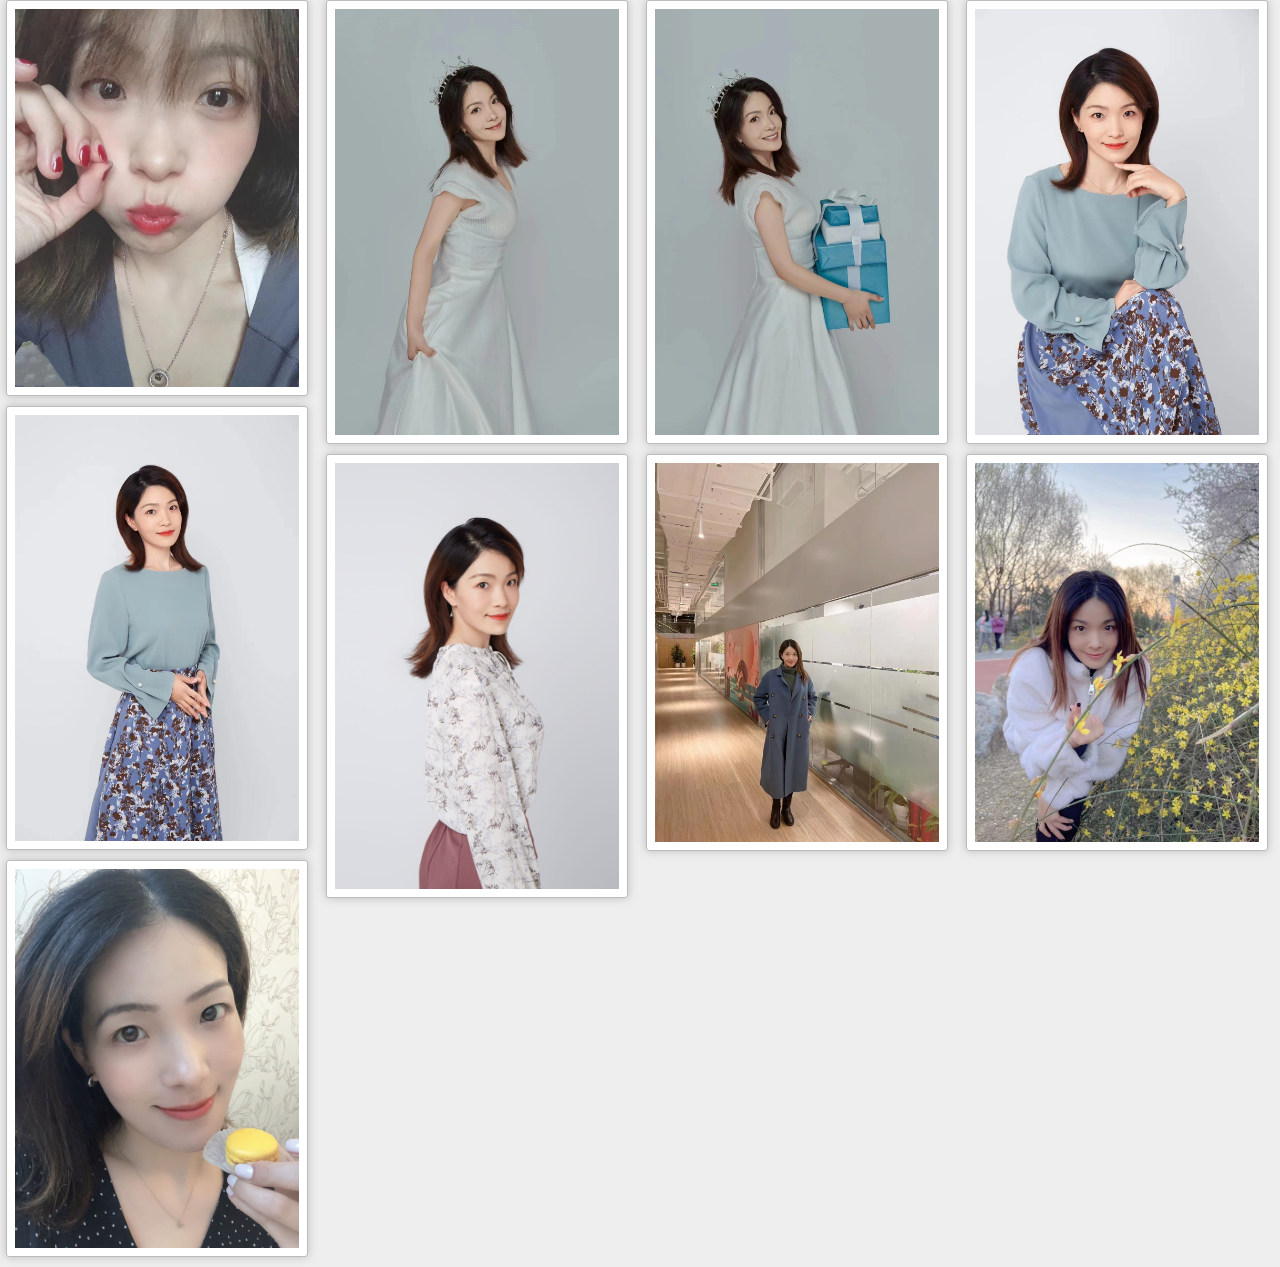
==== commit 7b6ceb84: "Commit" ====
--- a/index.html
+++ b/index.html
@@ -1,57 +1,188 @@
-<!DOCTYPE html>
-<html lang="en">
-	<head>
-		<meta charset="UTF-8" />
-		<meta http-equiv="X-UA-Compatible" content="IE=edge"> 
-		<meta name="viewport" content="width=device-width, initial-scale=1"> 
-		<title>类似瀑布流效果边下拉页面边加载内容 | Demo 2</title>
-		<link rel="stylesheet" type="text/css" href="css/normalize.css" />
-		<link rel="stylesheet" type="text/css" href="css/demo.css" />
-		<link rel="stylesheet" type="text/css" href="css/component.css" />
-		<script src="js/modernizr.custom.js"></script>
-	</head>
-	<body>
-		<div class="container">
-			<header class="codrops-header">
-				<nav class="codrops-demos">
-					<a href="index.html">向左滑动</a>
-					<a class="current-demo" href="index2.html">向下滑动</a>
-					<a href="index3.html">动画切换</a>
-				</nav>
-			</header>
-			<section class="grid-wrap">
-				<ul class="grid swipe-down" id="grid">
-					<li><a href="#"><img src="image/盘子钱-00101.jpeg" alt="dummy"><h3>A fantastic title</h3></a></li>
-					<li><a href="#"><img src="image/盘子钱-00102.jpeg" alt="dummy"><h3>A fantastic title</h3></a></li>
-					<li><a href="#"><img src="image/盘子钱-00103.jpeg" alt="dummy"><h3>A fantastic title</h3></a></li>
-					<li><a href="#"><img src="image/盘子钱-00104.jpeg" alt="dummy"><h3>A fantastic title</h3></a></li>
-					<li><a href="#"><img src="image/盘子钱-00105.jpeg" alt="dummy"><h3>A fantastic title</h3></a></li>
-					<li><a href="#"><img src="image/盘子钱-00106.jpeg" alt="dummy"><h3>A fantastic title</h3></a></li>
-					<li><a href="#"><img src="image/盘子钱-00107.jpeg" alt="dummy"><h3>A fantastic title</h3></a></li>
-					<li><a href="#"><img src="image/盘子钱-00108.jpeg" alt="dummy"><h3>A fantastic title</h3></a></li>
-					<li><a href="#"><img src="image/盘子钱-00109.jpeg" alt="dummy"><h3>A fantastic title</h3></a></li>
-					<li><a href="#"><img src="image/盘子钱-00201.jpeg" alt="dummy"><h3>A fantastic title</h3></a></li>
-					<li><a href="#"><img src="image/盘子钱-00202.jpeg" alt="dummy"><h3>A fantastic title</h3></a></li>
-					<li><a href="#"><img src="image/盘子钱-00203.jpeg" alt="dummy"><h3>A fantastic title</h3></a></li>
-					<li><a href="#"><img src="image/盘子钱-00204.jpeg" alt="dummy"><h3>A fantastic title</h3></a></li>
-					<li><a href="#"><img src="image/盘子钱-00205.jpeg" alt="dummy"><h3>A fantastic title</h3></a></li>
-					<li><a href="#"><img src="image/盘子钱-00206.jpeg" alt="dummy"><h3>A fantastic title</h3></a></li>
-					<li><a href="#"><img src="image/盘子钱-00207.jpeg" alt="dummy"><h3>A fantastic title</h3></a></li>
-					<li><a href="#"><img src="image/盘子钱-00208.jpeg" alt="dummy"><h3>A fantastic title</h3></a></li>
-					<li><a href="#"><img src="image/盘子钱-00209.jpeg" alt="dummy"><h3>A fantastic title</h3></a></li>
-				</ul>
-			</section>
-
-		</div><!-- /container -->
-		<script src="js/masonry.pkgd.min.js"></script>
-		<script src="js/imagesloaded.pkgd.min.js"></script>
-		<script src="js/classie.js"></script>
-		<script src="js/colorfinder-1.1.js"></script>
-		<script src="js/gridScrollFx.js"></script>
-		<script>
-			new GridScrollFx( document.getElementById( 'grid' ), {
-				viewportFactor : 0.4
-			} );
-		</script>
-	</body>
+<!doctype html>
+<html>
+<head>
+	<meta charset="UTF-8">
+	<meta name="viewport" content="width=device-width,minimum-scale=1.0,maximum-scale=1.0,user-scalable=no" />
+	<title>index</title>
+	<link rel="stylesheet" type="text/css" href="./style/base.css">
+	<link rel="stylesheet" type="text/css" href="./style/index.css">
+	<!--[if lt IE 9]>
+		<script src="./js/css3-mediaqueries.js"></script>
+	<![endif]-->
+	<script type="text/javascript" src="./js/jquery-1.8.3.min.js"></script>
+	<script type="text/javascript" src="./js/jQueryColor.js"></script>
+	<!--这个插件是瀑布流主插件函数必须-->
+	<script type="text/javascript" src="./js/jquery.masonry.min.js"></script>
+	<!--这个插件只是为了扩展jquery的animate函数动态效果可有可无-->
+	<script type="text/javascript" src="./js/jQeasing.js"></script>
+	<script type="text/javascript">
+	/*
+		抛开瀑布流布局各种乱七八糟的算法，基于masonry的瀑布流，很是简单的，而且通过扩展animate,能实现瀑布流布局的晃动、弹球等效果。
+		masonry还有很多参数我这里注解了常用的参数
+	 */
+		$(function(){
+				/*瀑布流开始*/
+				var container = $('.waterfull ul');
+				var loading=$('#imloading');
+				// 初始化loading状态
+				loading.data("on",true);
+				/*判断瀑布流最大布局宽度，最大为1280*/
+				function tores(){
+					var tmpWid=$(window).width();
+					if(tmpWid>1280){
+						tmpWid=1280;
+					}else{
+						var column=Math.floor(tmpWid/320);
+						tmpWid=column*320;
+					}
+					$('.waterfull').width(tmpWid);
+				}
+				tores();
+				$(window).resize(function(){
+					tores();
+				});
+				container.imagesLoaded(function(){
+				  container.masonry({
+				  	columnWidth: 320,
+				    itemSelector : '.item',
+				    isFitWidth: true,//是否根据浏览器窗口大小自动适应默认false
+				    isAnimated: true,//是否采用jquery动画进行重拍版
+				    isRTL:false,//设置布局的排列方式，即：定位砖块时，是从左向右排列还是从右向左排列。默认值为false，即从左向右
+				    isResizable: true,//是否自动布局默认true
+				    animationOptions: {
+						duration: 800,
+						easing: 'easeInOutBack',//如果你引用了jQeasing这里就可以添加对应的动态动画效果，如果没引用删除这行，默认是匀速变化
+						queue: false//是否队列，从一点填充瀑布流
+					}
+				  });
+				});
+				/*模拟从后台获取到的数据*/
+				var sqlJson=[
+				{'title':'','intro':'','src':'./image/盘子钱-00201.jpeg','writer':'','date':'','looked':321},
+				{'title':'','intro':'','src':'./image/盘子钱-00202.jpeg','writer':'','date':'','looked':321},
+				{'title':'','intro':'','src':'./image/盘子钱-00203.jpeg','writer':'','date':'','looked':321},
+				{'title':'','intro':'','src':'./image/盘子钱-00204.jpeg','writer':'','date':'','looked':321},
+				{'title':'','intro':'','src':'./image/盘子钱-00205.jpeg','writer':'','date':'','looked':321}
+				];
+				/*本应该通过ajax从后台请求过来类似sqljson的数据然后，便利，进行填充，这里我们用sqlJson来模拟一下数据*/
+				$(window).scroll(function(){
+					if(!loading.data("on")) return;
+					// 计算所有瀑布流块中距离顶部最大，进而在滚动条滚动时，来进行ajax请求，方法很多这里只列举最简单一种，最易理解一种
+					var itemNum=$('#waterfull').find('.item').length;
+					var itemArr=[];
+					itemArr[0]=$('#waterfull').find('.item').eq(itemNum-1).offset().top+$('#waterfull').find('.item').eq(itemNum-1)[0].offsetHeight;
+					itemArr[1]=$('#waterfull').find('.item').eq(itemNum-2).offset().top+$('#waterfull').find('.item').eq(itemNum-1)[0].offsetHeight;
+					itemArr[2]=$('#waterfull').find('.item').eq(itemNum-3).offset().top+$('#waterfull').find('.item').eq(itemNum-1)[0].offsetHeight;
+					var maxTop=Math.max.apply(null,itemArr);
+					if(maxTop<$(window).height()+$(document).scrollTop()){
+						//加载更多数据
+						loading.data("on",false).fadeIn(800);
+						(function(sqlJson){
+							/*这里会根据后台返回的数据来判断是否你进行分页或者数据加载完毕这里假设大于30就不在加载数据*/
+							if(itemNum>3000){
+								loading.text('就有这么多了！');
+							}else{
+								var html="";
+								for(var i in sqlJson){
+									html+="<li class='item'><a href='####' class='a-img'><img src='"+sqlJson[i].src+"'></a></li>";
+								}
+								/*模拟ajax请求数据时延时800毫秒*/
+								var time=setTimeout(function(){
+									$(html).find('img').each(function(index){
+										loadImage($(this).attr('src'));
+									})
+									var $newElems = $(html).css({ opacity: 0}).appendTo(container);
+									$newElems.imagesLoaded(function(){
+										$newElems.animate({ opacity: 1},800);
+										container.masonry( 'appended', $newElems,true);
+										loading.data("on",true).fadeOut();
+										clearTimeout(time);
+							        });
+								},800)
+							}
+						})(sqlJson);
+					}
+				});
+				function loadImage(url) {
+				     var img = new Image(); 
+				     //创建一个Image对象，实现图片的预下载
+				      img.src = url;
+				      if (img.complete) {
+				         return img.src;
+				      }
+				      img.onload = function () {
+				       	return img.src;
+				      };
+				 };
+				 loadImage('./images/one.jpeg',test());
+				/*item hover效果*/
+				var rbgB=['#71D3F5','#F0C179','#F28386','#8BD38B'];
+				$('#waterfull').on('mouseover','.item',function(){
+					var random=Math.floor(Math.random() * 4);
+					$(this).stop(true).animate({'backgroundColor':rbgB[random]},1000);
+				});
+				$('#waterfull').on('mouseout','.item',function(){
+					$(this).stop(true).animate({'backgroundColor':'#fff'},1000);
+				});
+		})
+    </script>
+</head>
+<body>
+	<div class="content">
+		<!-- 瀑布流样式开始 -->
+		<div class="waterfull clearfloat" id="waterfull">
+			<ul>
+				<li class="item">
+					<a href="####" class="a-img">
+						<img src="./image/盘子钱-00101.jpeg" alt="">
+					</a>
+				</li>
+				<li class="item">
+					<a href="####" class="a-img">
+						<img src="./image/盘子钱-00102.jpeg" alt="">
+					</a>
+				</li>
+				<li class="item">
+					<a href="####" class="a-img">
+						<img src="./image/盘子钱-00103.jpeg" alt="">
+					</a>
+				</li>
+				<li class="item">
+					<a href="####" class="a-img">
+						<img src="./image/盘子钱-00104.jpeg" alt="">
+					</a>
+				</li>
+				<li class="item">
+					<a href="####" class="a-img">
+						<img src="./image/盘子钱-00105.jpeg" alt="">
+					</a>
+				</li>
+				<li class="item">
+					<a href="####" class="a-img">
+						<img src="./image/盘子钱-00106.jpeg" alt="">
+					</a>
+				</li>
+				<li class="item">
+					<a href="####" class="a-img">
+						<img src="./image/盘子钱-00107.jpeg" alt="">
+					</a>
+				</li>
+				<li class="item">
+					<a href="####" class="a-img">
+						<img src="./image/盘子钱-00108.jpeg" alt="">
+					</a>
+				</li>
+				<li class="item">
+					<a href="####" class="a-img">
+						<img src="./image/盘子钱-00109.jpeg" alt="">
+					</a>
+				</li>
+			</ul>
+		</div>
+		<!-- loading按钮自己通过样式调整 -->
+		<div id="imloading" style="width:150px;height:30px;line-height:30px;font-size:16px;text-align:center;border-radius:3px;opacity:0.7;background:#000;margin:10px auto 30px;color:#fff;display:none">
+			I'm Loading.....
+		</div>
+	</div>
+</body>
 </html>--- a/style/base.css
+++ b/style/base.css
@@ -0,0 +1,157 @@
+/*整体共公样式*/
+*{
+	margin: 0;
+	padding: 0;
+	font-family: "微软雅黑", "Lucida Grande", "Lucida Sans", Helvetica, Arial, Sans;
+}
+/*防止主题样式更改ie下背景*/
+input{
+	background:#fff;
+}
+input:focus {outline: none;}
+select:focus {outline: none;}
+textarea:focus {outline: none;}
+textarea{resize: none;}
+body{
+	background: #EEEEEE;
+	overflow-x: hidden;
+	font-size: 62.5%;
+}
+a{
+	text-decoration: none;
+}
+a:focus {
+    outline:none;
+}
+img{
+	border: none;
+}
+b{
+	font-weight:normal; 
+}
+ul{
+	list-style: none;
+}
+.fl{
+	float: left;
+}
+.fr{
+	float: right;
+}
+.ff{
+	font-family:"微软雅黑", "Lucida Grande", "Lucida Sans", Helvetica, Arial, Sans;
+}
+.fz_12{
+	font-size:12px;
+}
+.fz_13{
+	font-size:13px;
+}
+.fz_14{
+	font-size:14px;
+}
+.fz_16{
+	font-size:16px;
+}
+.fz_18{
+	font-size:18px;
+}
+.fz_red{
+	color:red;
+	font-weight:normal;
+}
+.fc_red{
+	font-size: 12px;
+	color: red;
+}
+.fc_blue{
+	color: #1892e8;
+}
+.fc_yellow{
+	font-size: 12px;
+	color: #fd9904;
+}
+.fc_green{
+	font-size: 12px;
+	color: #3ea406;
+}
+.fc_gray{
+	font-size: 12px;
+	color: #999;
+}
+.mr10{
+	margin-right:10px;
+}
+.pt14{
+	padding-top: 14px;
+}
+/*公用清除浮动样式*/
+.clear{
+   clear: both;	
+}
+.clearfloat:after{
+	clear: both;
+	display:block;
+	content:"";
+	overflow: hidden;
+	height:0px;
+}
+.clearfloat{
+	zoom:1;
+}
+.radius{
+	border-radius: 5px;
+}
+.bds{
+	box-shadow: 0 0 5px #cccccc;
+	-webkit-box-shadow: 0 0 5px #cccccc;
+	-moz-box-shadow: 0 0 5px #cccccc;
+	-ms-box-shadow: 0 0 5px #cccccc;
+}
+a.text_line{
+	text-decoration: underline;
+}
+a.a_t_line:hover{
+	text-decoration: underline;
+}
+.indet_10{
+	text-indent: 10px;
+}
+.t_d_18{
+	text-indent: 18px;
+}
+.t_d_12{
+	text-indent: 12px;
+}
+.t_d_10{
+	text-indent: 10px;
+}
+.t_d_8{
+	text-indent: 8px;
+}
+.t_d_6{
+	text-indent: 6px;
+}
+.t_d_5{
+	text-indent: 5px;
+}
+.pointer{
+	cursor: pointer;
+}
+.dis-none{
+	display: none;
+}
+.dis-block{
+	display: block;
+}
+/* 遮罩层 */
+#wrapper{
+	width: 100%;
+	background: #000;
+	opacity: 0;
+	filter:alpha(opacity=0);
+	position: absolute;
+	z-index: 100;
+	left: 0;
+	top: 0;
+}--- a/style/index.css
+++ b/style/index.css
@@ -0,0 +1,372 @@
+.content{
+	width: 1280px;
+	margin: 0 auto;
+}
+.content .rec_con ul li{
+	float: left;
+	width: 290px;
+	padding: 5px;
+	margin: 0 8px;
+	height: 200px;
+	background: #E8E8E8;
+	border-radius: 3px;
+	position: relative;
+	-webkit-transition: all .45s ease-in-out;
+	   -moz-transition: all .45s ease-in-out;
+	    -ms-transition: all .45s ease-in-out;
+	     -o-transition: all .45s ease-in-out;
+	        transition: all .45s ease-in-out;
+}
+.content .rec_con ul li.bd-1{
+	border:solid 1px #98D3E8;
+}
+.content .rec_con ul li.bd-1:hover{
+	background: #98D3E8;
+}
+.content .rec_con ul li.bd-2{
+	border:solid 1px #FFCB76;
+}
+.content .rec_con ul li.bd-2:hover{
+	background: #FFCB76;
+}
+.content .rec_con ul li.bd-3{
+	border:solid 1px #FF525A;
+}
+.content .rec_con ul li.bd-3:hover{
+	background: #FF525A;
+}
+.content .rec_con ul li.bd-4{
+	border:solid 1px #71C46F;
+}
+.content .rec_con ul li.bd-4:hover{
+	background: #71C46F;
+}
+.content .rec_con ul li img{
+	width: 290px;
+	height: 200px;
+	display: block;
+}
+.content .rec_con ul li .a-index{
+	position: absolute;
+	width: 290px;
+	height: 200px;
+	top: 5px;
+	left: 5px;
+	line-height: 20px;
+	text-align: center;
+	background: rgba(0,0,0,0.5);
+	color: #fff;
+}
+.content .rec_con ul li .a-index h2{
+	position: absolute;
+	z-index: 20;
+	top: 0; 
+	left: 0;
+	font-size: 2.0em;
+	line-height: 28px;
+	text-align: center;
+	text-shadow: 0 0px 2px rgba(255,255,255,0.7);
+	text-align: center;
+	margin-top: 0px;
+	width: 98%;
+	height: 200px;
+	margin-bottom: 0;
+	display: table;
+	padding: 0 1%;
+	letter-spacing: 2px;
+}
+.content .rec_con ul li .a-index h2.fc-1{
+	color:#98D3E8;
+}
+.content .rec_con ul li .a-index h2.fc-2{
+	color:#FFCB76;
+}
+.content .rec_con ul li .a-index h2.fc-3{
+	color:#FF525A;
+}
+.content .rec_con ul li .a-index h2.fc-4{
+	color:#71C46F;
+}
+.content .rec_con ul li .a-index h2 span{
+	display: table-cell;
+	vertical-align: middle;
+}
+@media screen and (max-width: 1024px){
+	.content{
+		width: 97%;
+		margin: 0 auto;
+	}
+	.content .rec_con ul li{
+		width: 225px;
+		padding: 2px;
+		margin: 0 6px;
+		height: 150px;
+	}
+	.content .rec_con ul li img{
+		width: 225px;
+		height: 150px;
+	}
+	.content .rec_con ul li .a-index{
+		width: 225px;
+		height: 150px;
+		top: 2px;
+		left: 2px;
+		line-height: 20px;
+	}
+	.content .rec_con ul li .a-index h2{
+		top: 0; 
+		left: 0;
+		font-size: 1.7em;
+		line-height: 24px;
+		width: 98%;
+		height: 150px;
+	}
+}
+@media screen and (max-width: 980px){
+	.content{
+		width: 95%;
+		margin: 0 auto;
+	}
+	.content .rec_con ul li{
+		width: 160px;
+		padding: 2px;
+		margin: 0 6px;
+		height: 140px;
+	}
+	.content .rec_con ul li img{
+		width: 160px;
+		height: 140px;
+	}
+	.content .rec_con ul li .a-index{
+		width: 160px;
+		height: 140px;
+		top: 2px;
+		left: 2px;
+		line-height: 20px;
+	}
+	.content .rec_con ul li .a-index h2{
+		top: 0; 
+		left: 0;
+		font-size: 1.6em;
+		line-height: 24px;
+		width: 98%;
+		height: 140px;
+	}
+}
+@media screen and (max-width: 720px){
+	.content{
+		width: 94%;
+		margin: 0 auto;
+	}
+	.content .rec_con ul li{
+		width: 255px;
+		height: 180px;
+		margin-top: 10px;
+	}
+	.content .rec_con ul li img{
+		width: 255px;
+		height: 180px;
+	}
+	.content .rec_con ul li .a-index{
+		width: 255px;
+		height: 180px;
+		line-height: 20px;
+	}
+	.content .rec_con ul li .a-index h2{
+		top: 0; 
+		left: 0;
+		font-size: 1.8em;
+		line-height: 28px;
+		width: 98%;
+		height: 180px;
+	}
+}
+@media only screen and (max-width: 720px) and (-webkit-min-device-pixel-ratio : 1.0) and (orientation:landscape){
+	.content .rec_con ul li{
+		width: 240px;
+		height: 180px;
+		margin-top: 10px;
+	}
+	.content .rec_con ul li img{
+		width: 240px;
+		height: 180px;
+	}
+	.content .rec_con ul li .a-index{
+		width: 240px;
+		height: 180px;
+		line-height: 20px;
+	}
+	.content .rec_con ul li .a-index h2{
+		top: 0; 
+		left: 0;
+		font-size: 1.8em;
+		line-height: 28px;
+		width: 98%;
+		height: 180px;
+	}
+}
+@media screen and (max-width: 480px){
+	.content{
+		width: 100%;
+	}
+	.content .rec_con ul li{
+		width: 45%;
+		height: 150px;
+		padding: 1%;
+		margin: 10px 1% 5px;
+	}
+	.content .rec_con ul li img{
+		width:100%;
+		height: 150px;
+	}
+	.content .rec_con ul li .a-index{
+		width: 98%;
+		left: 1%;
+		top: 2%;
+		height: 150px;
+		line-height: 20px;
+	}
+	.content .rec_con ul li .a-index h2{
+		top: 0; 
+		left: 0;
+		font-size: 1.8em;
+		line-height: 28px;
+		width: 98%;
+		height: 150px;
+	}
+}
+@media screen and (max-width: 380px){
+	.content{
+		width: 240px;
+	}
+	.content .rec_con ul li{
+		width: 98%;
+		height: 160px;
+		padding: 1%;
+		margin-top: 10px;
+	}
+	.content .rec_con ul li img{
+		width: 100%;
+		height: 160px;
+	}
+	.content .rec_con ul li .a-index{
+		width:98%;
+		height: 160px;
+		line-height: 20px;
+		top: 1.5%;
+		left: 1.5%;
+	}
+	.content .rec_con ul li .a-index h2{
+		top: 0; 
+		left: 0;
+		font-size: 1.8em;
+		line-height: 28px;
+		width: 98%;
+		height: 160px;
+	}
+}
+.progress_bar{
+	width: 98%;
+	border-radius: 4px;
+	background-color: #C6CBCB;
+	box-shadow: inset 0 1px 1px #c9c9c9,inset -1px 0 2px #b8b8b8;
+	display: block;
+	position: relative;
+	height: 5px;
+	padding: 0;
+	margin: 10px auto;
+}
+.progress_bar .progress_bar_x{
+	display: block;
+	width: 100%;
+	position: absolute;
+	z-index: 99;
+	top: 0;
+	bottom: 1px;
+	opacity: 0.9;
+	background-color: #5AB4F7;
+	border-radius: 8px 4px 4px 8px;
+}
+.waterfull{
+	margin: 0 auto;
+}
+.waterfull ul li{
+	float: left;
+	width: 284px;
+	padding: 8px;
+	margin: 0 6px 10px;
+	background: #fff;
+	border-radius: 3px;
+	position: relative;
+	overflow: hidden;
+	border:solid 1px #BCBCBC;
+	box-shadow: 0 0 10px #BCBCBC;
+}
+.waterfull ul li .a-img{
+	width: 284px;
+	display: block;
+	position: relative;
+}
+.waterfull ul li .a-img img{
+	width: 284px;
+	display: block;
+	min-height: 250px;
+}
+.waterfull ul li .li-title{
+	padding: 5px 0;
+	max-height: 48px;
+	overflow: hidden;
+	line-height: 24px;
+	color: #898686;
+	background: #fff;
+	border-bottom: solid 1px #DBDBDB;
+}
+.waterfull ul li .li-title:before {
+	border-color: rgba(0,0,0,0) rgba(0,0,0,0) #EEE;
+	border-style: solid;
+	border-width: 10px;
+	content: "";
+	display: block;
+	position: absolute;
+	margin: -24px 0 0 10px;
+	width: 0;
+}
+.waterfull ul li .description{
+	padding: 5px 0;
+	max-height: 66px;
+	overflow: hidden;
+	line-height: 22px;
+	color: #898686;
+	font-size: 1.3em;
+	text-indent: 10px;
+	background: #fff;
+	border-bottom: solid 1px #DBDBDB;
+}
+.waterfull ul li .qianm{
+	background: #fff;
+}
+.waterfull ul li .qianm .sp1{
+	float: left;
+	height: 30px;
+	line-height: 36px;
+	color: #898686;
+}
+.waterfull ul li .qianm .sp1 b{
+	color: #5DAA21;
+	font-weight: bold;
+	padding: 0 5px 0;
+	font-size: 1.3em;
+}
+.waterfull ul li .qianm .sp2{
+	float: right;
+	height: 30px;
+	padding: 0 5px;
+	line-height: 36px;
+	color: #898686;
+}
+.waterfull ul li .qianm .sp3{
+	float: right;
+	height: 30px;
+	line-height: 36px;
+	color: #898686;
+}